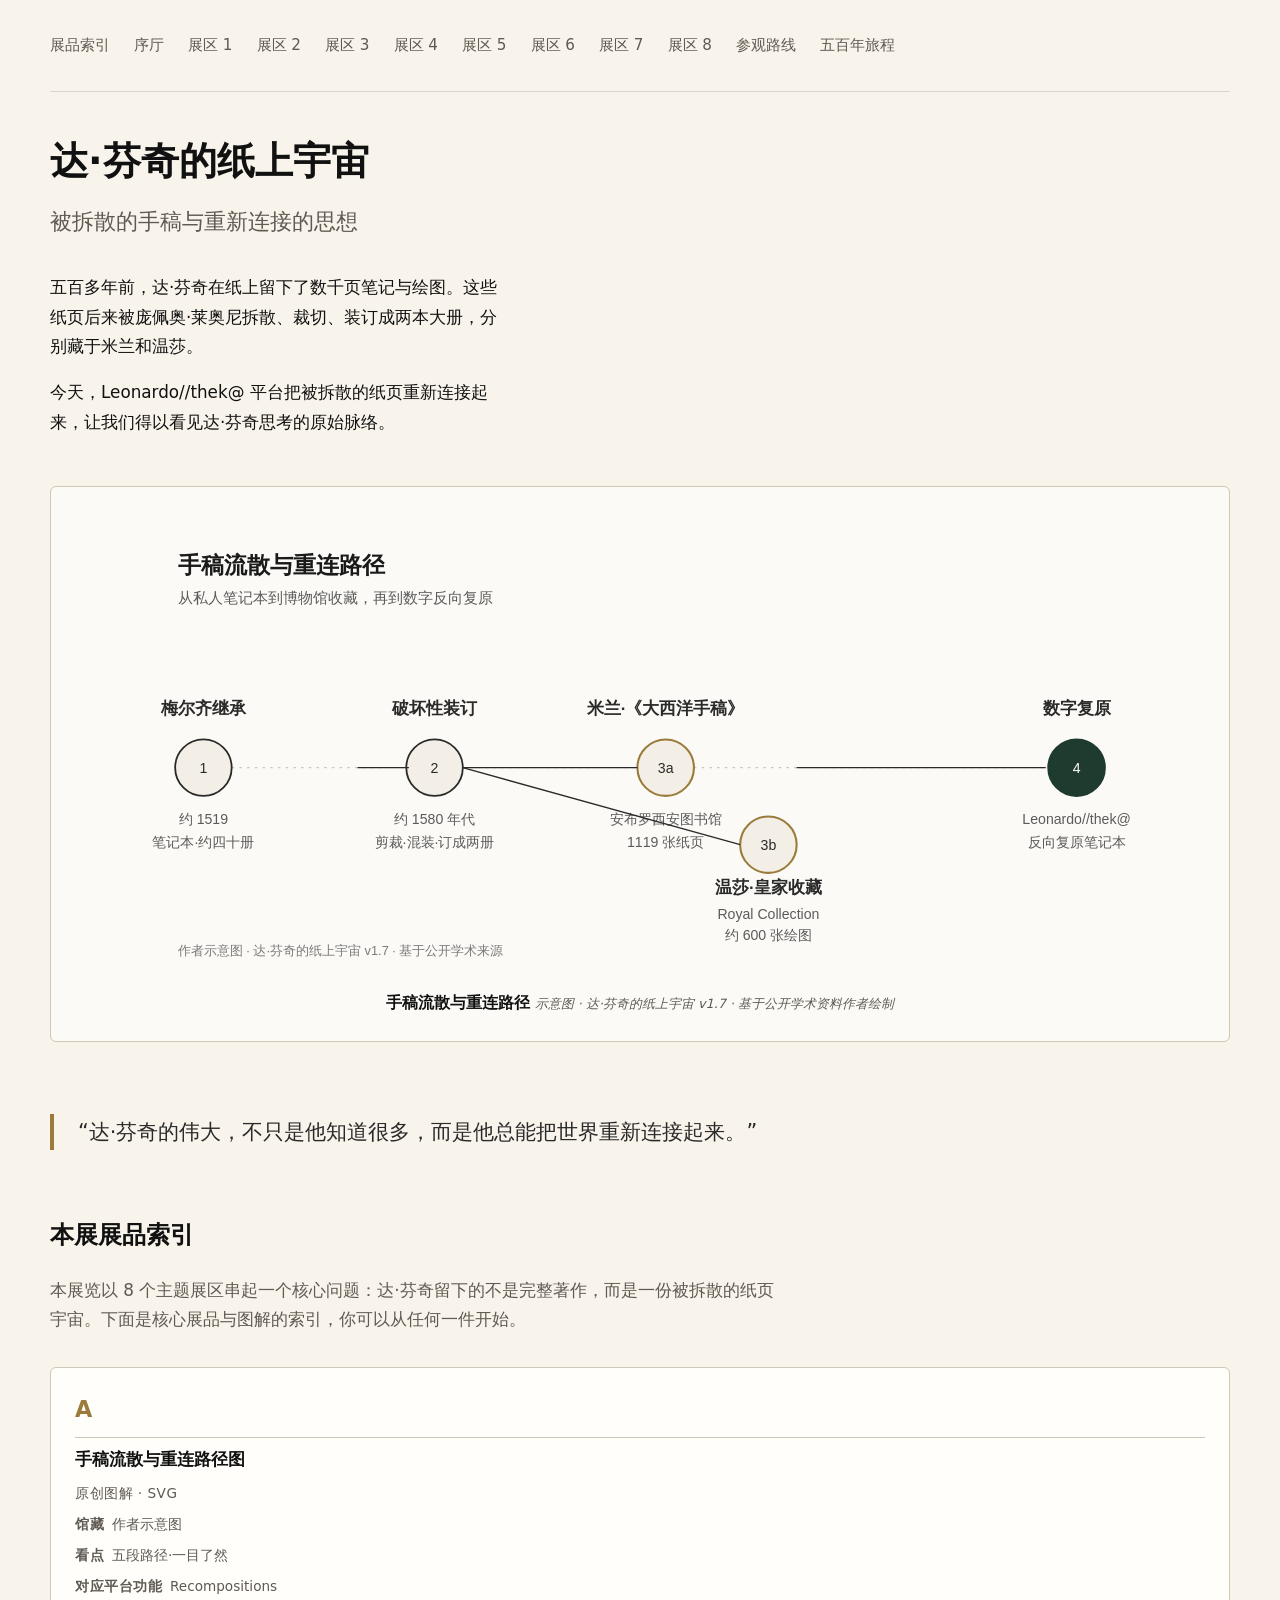
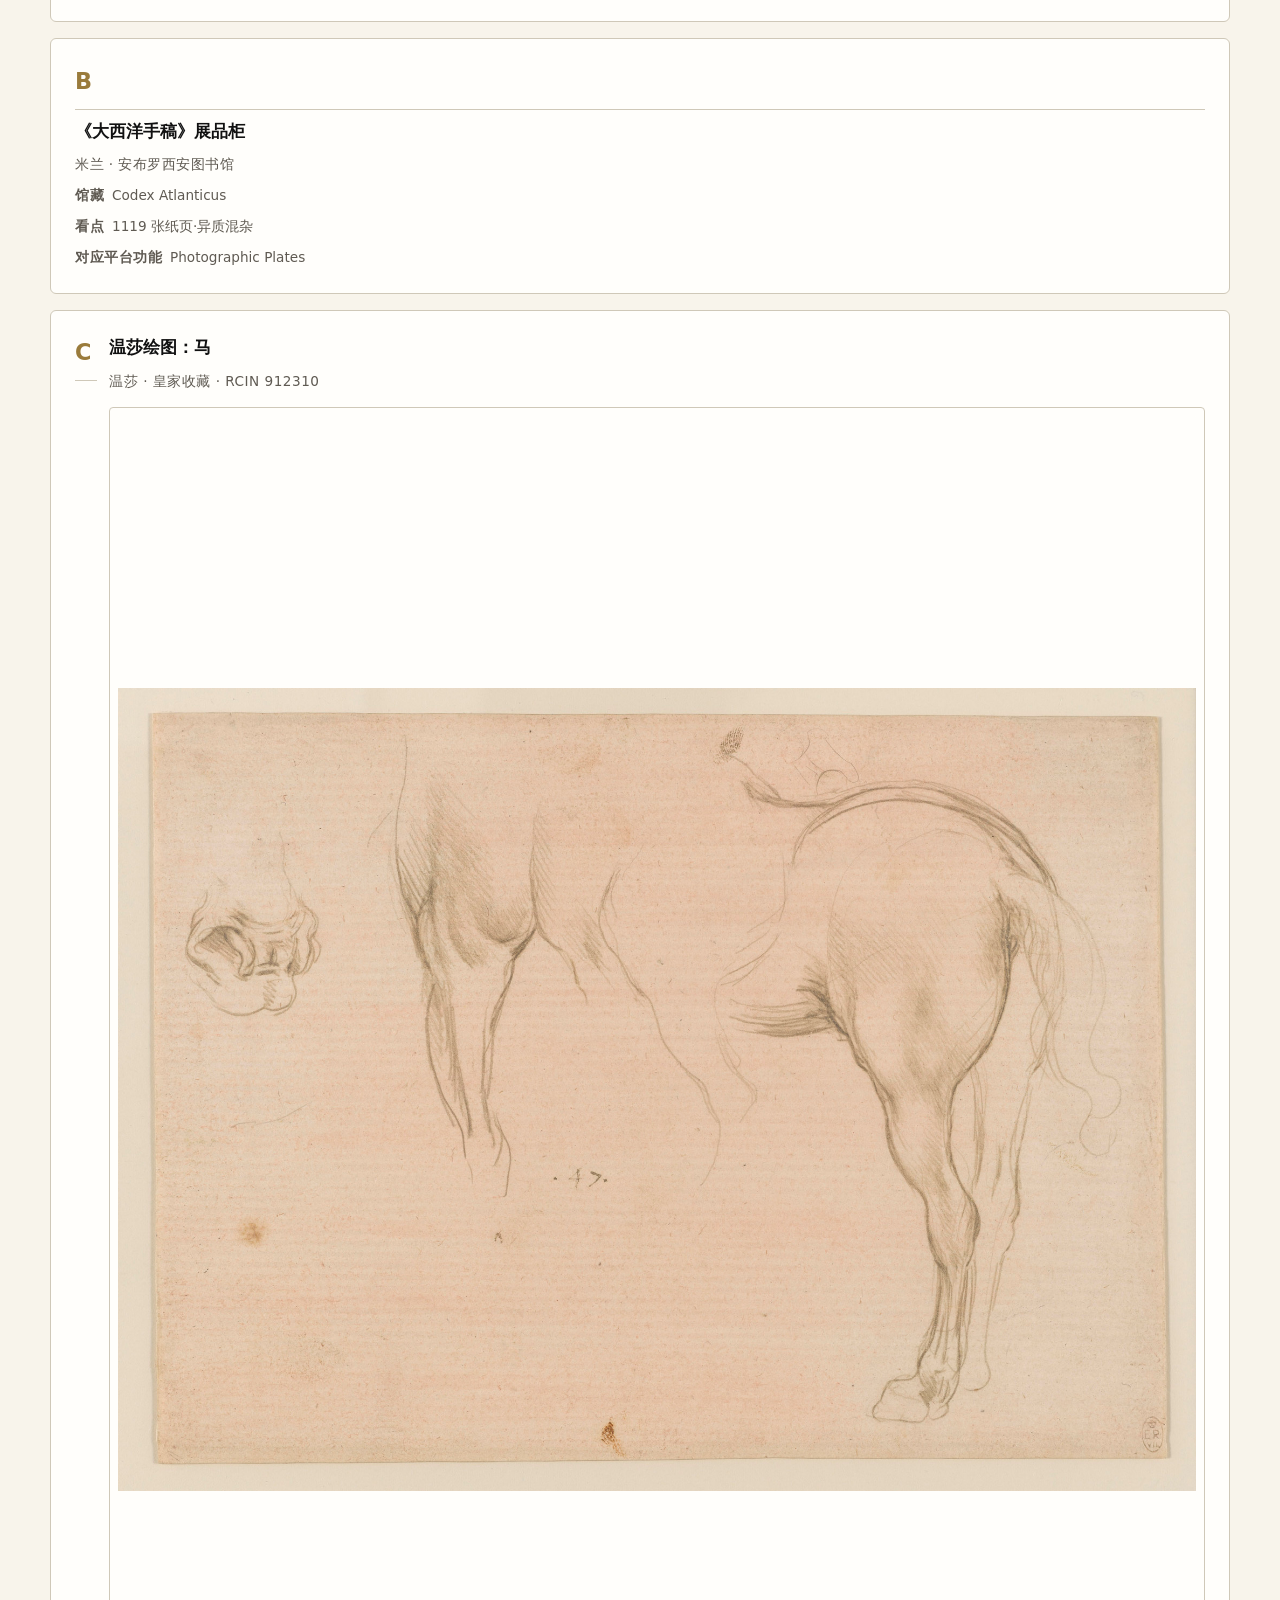
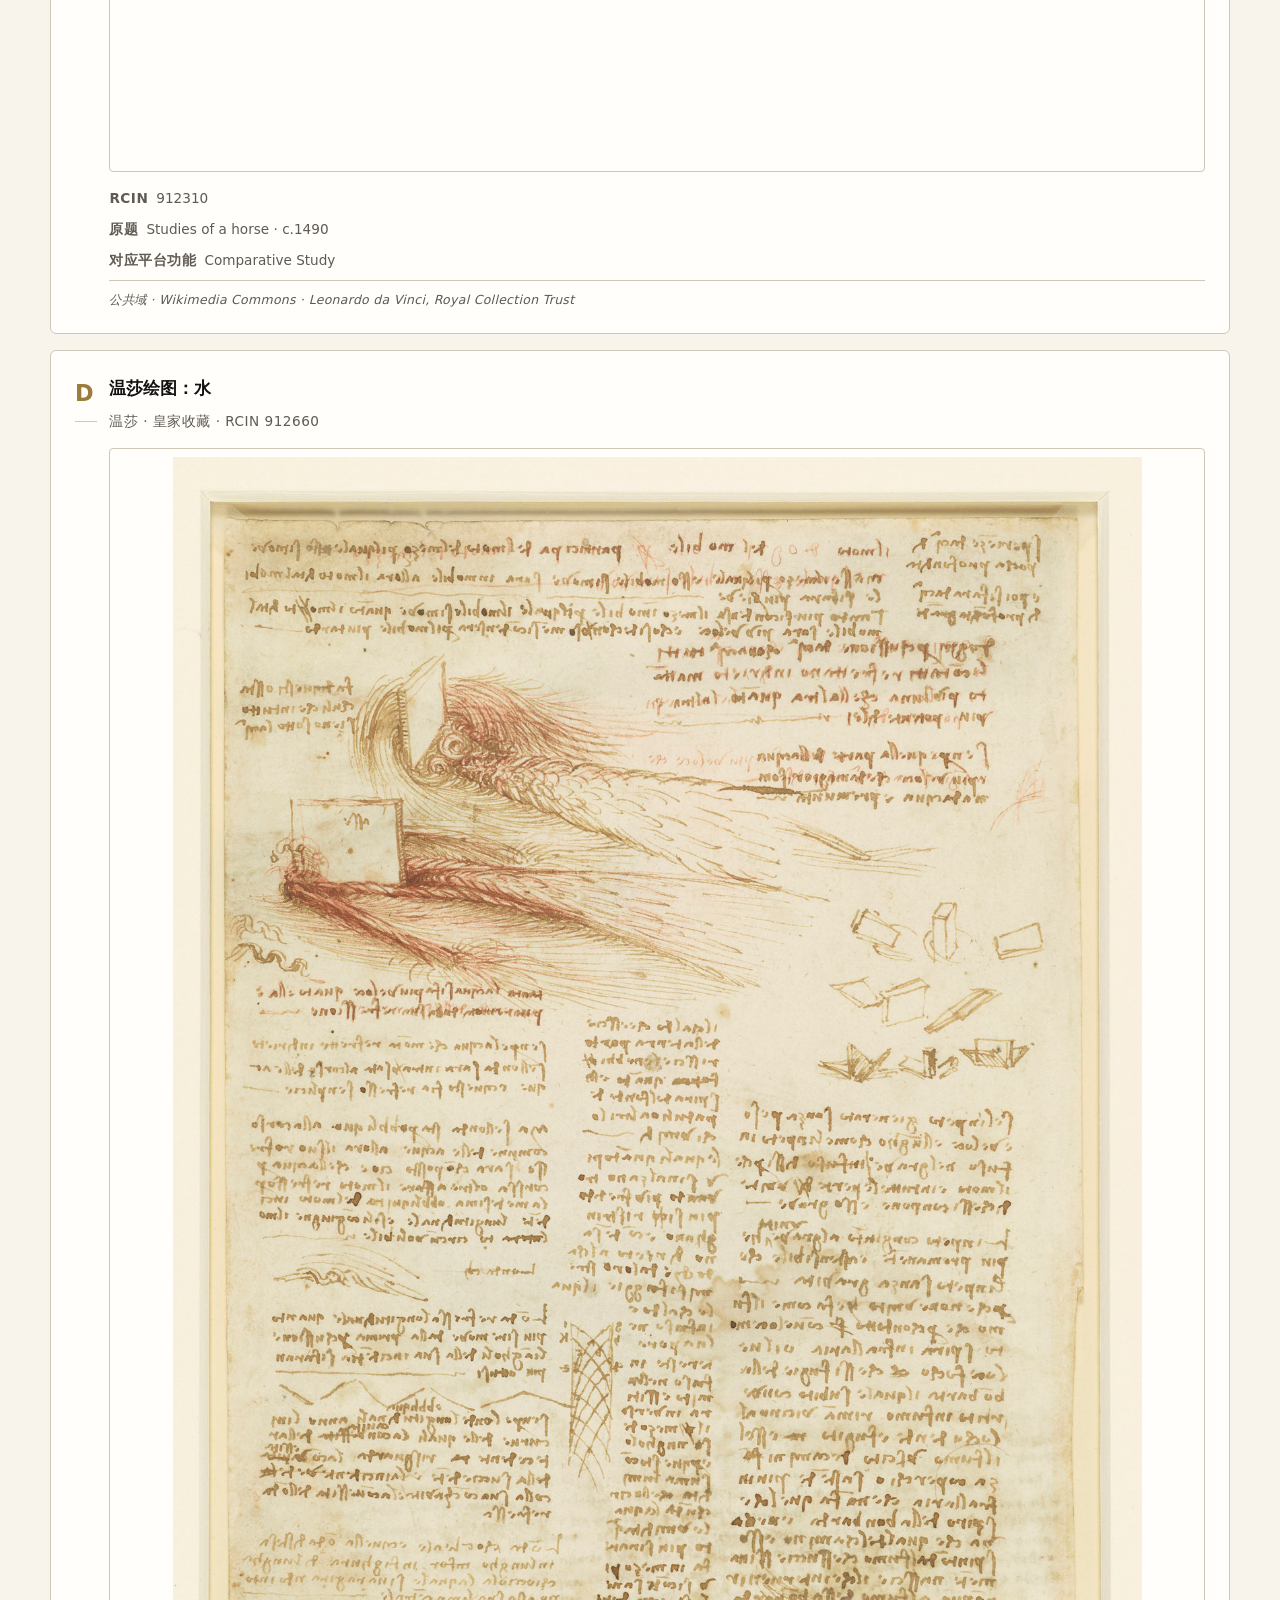
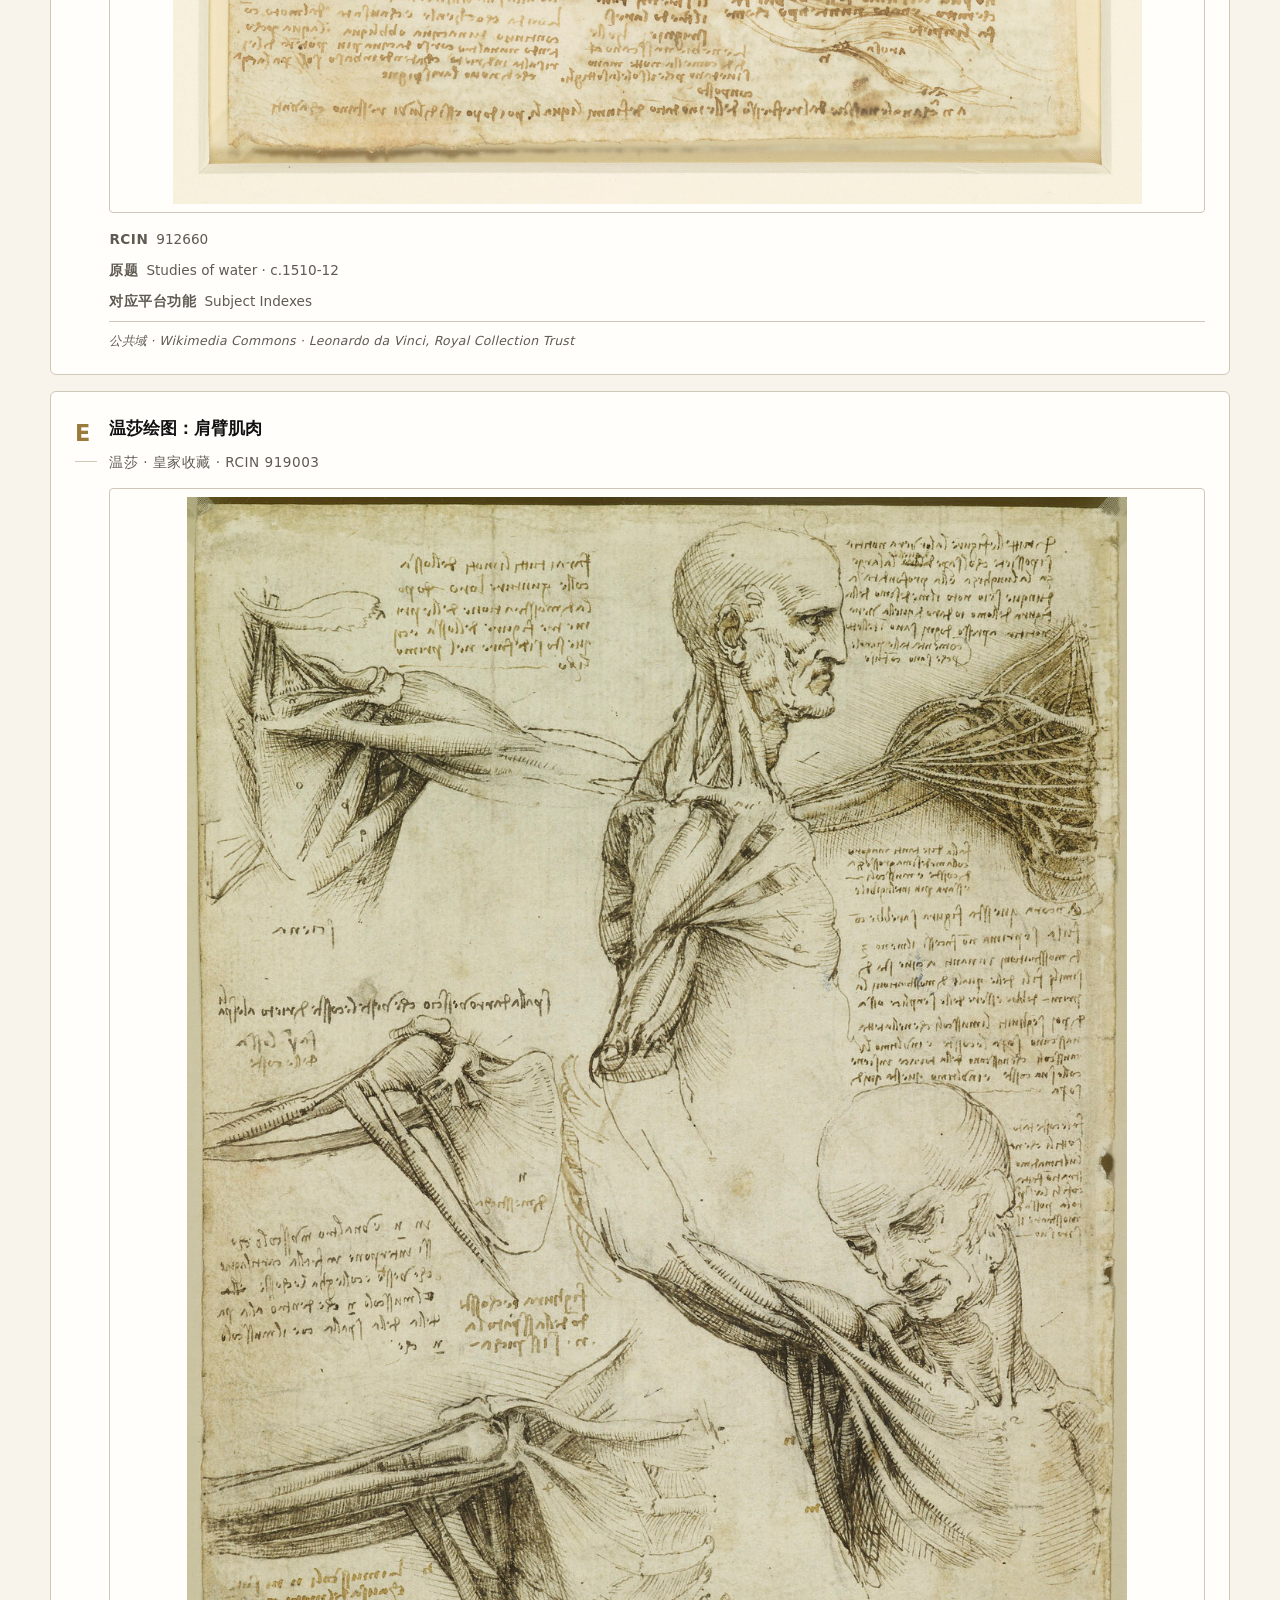
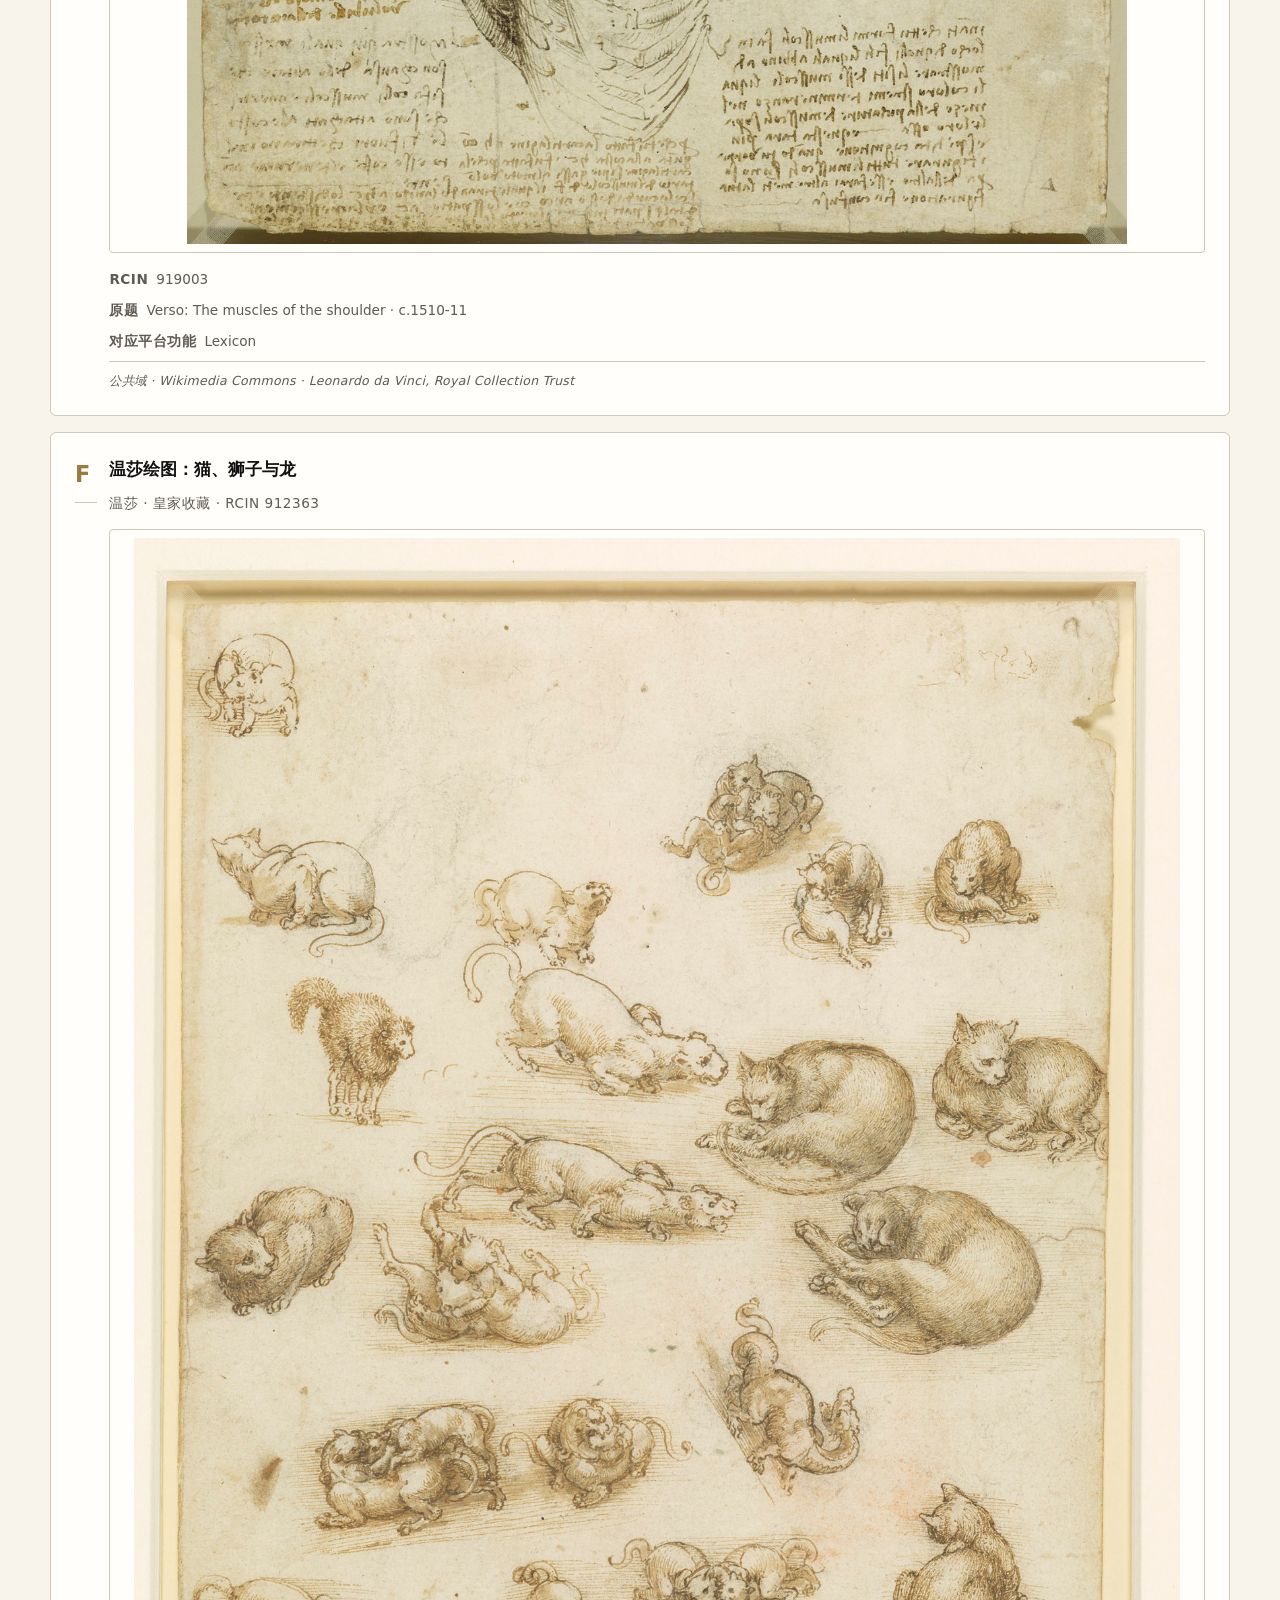
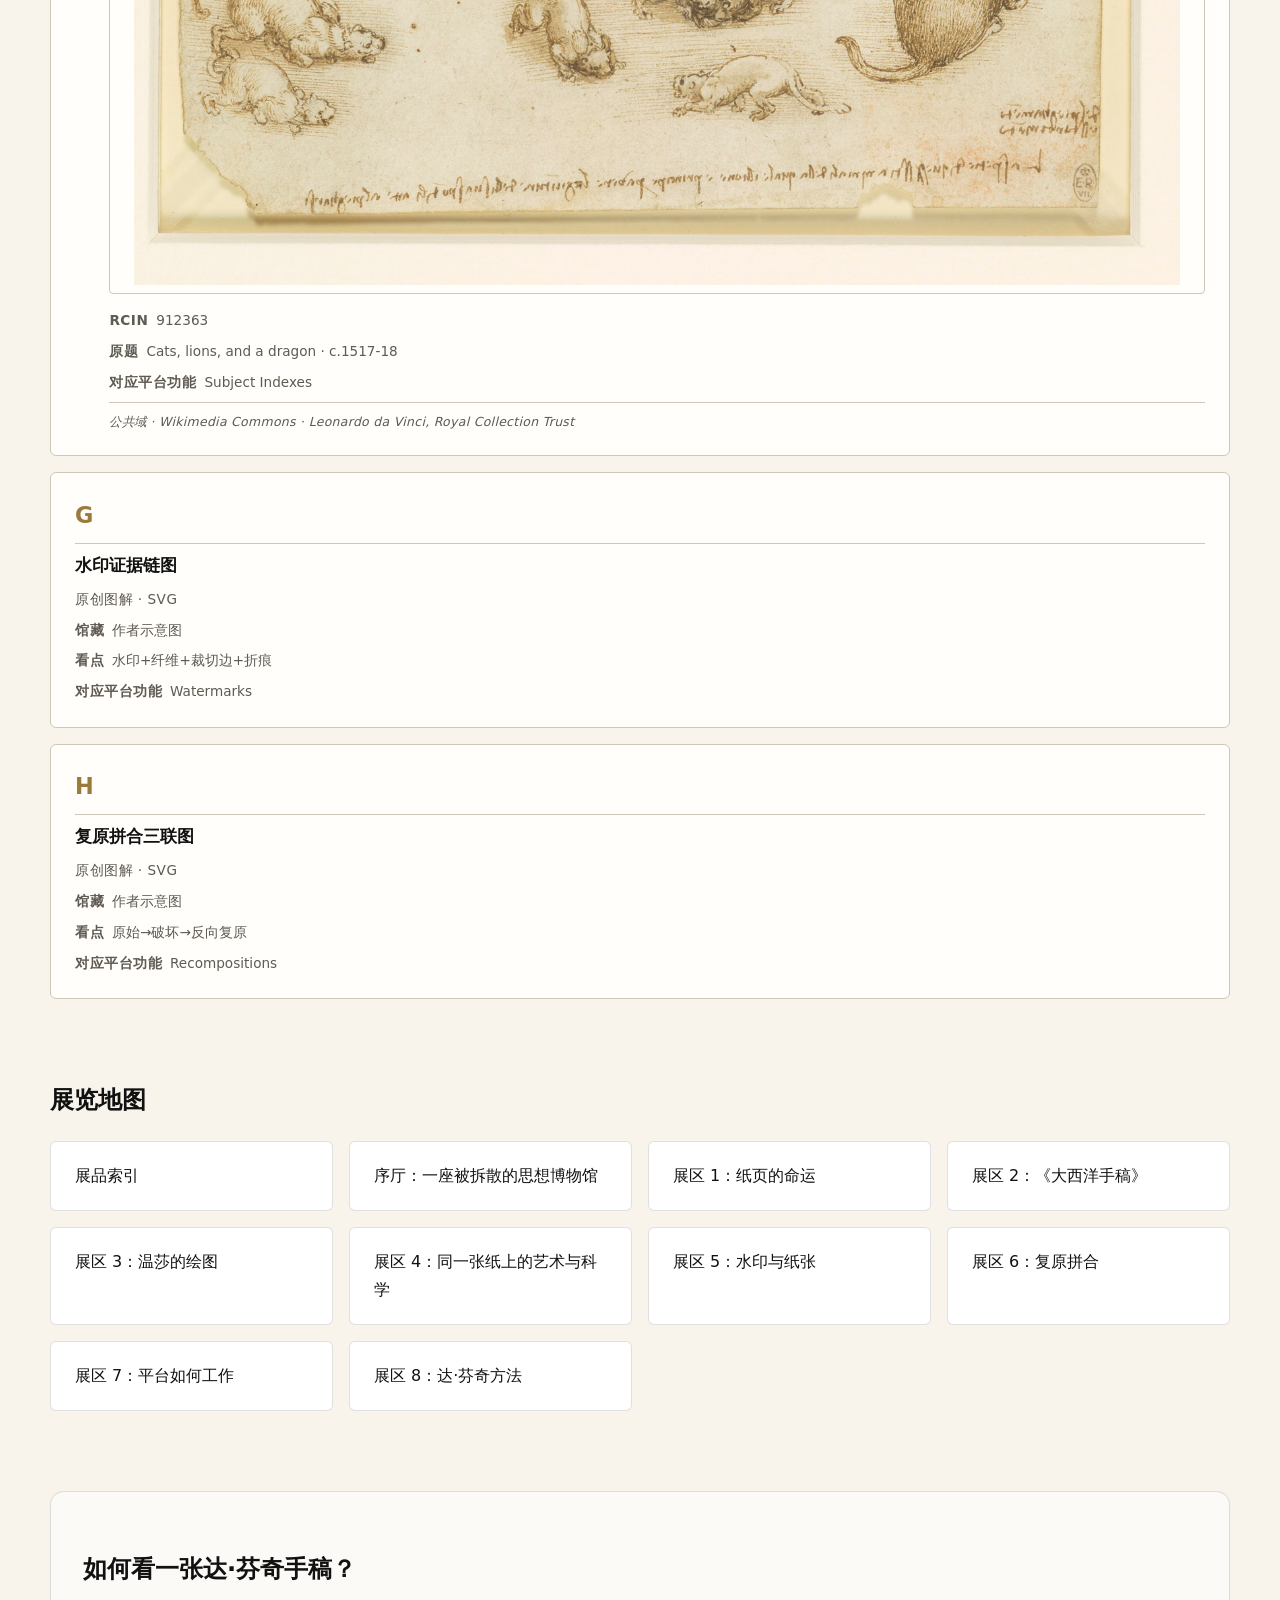
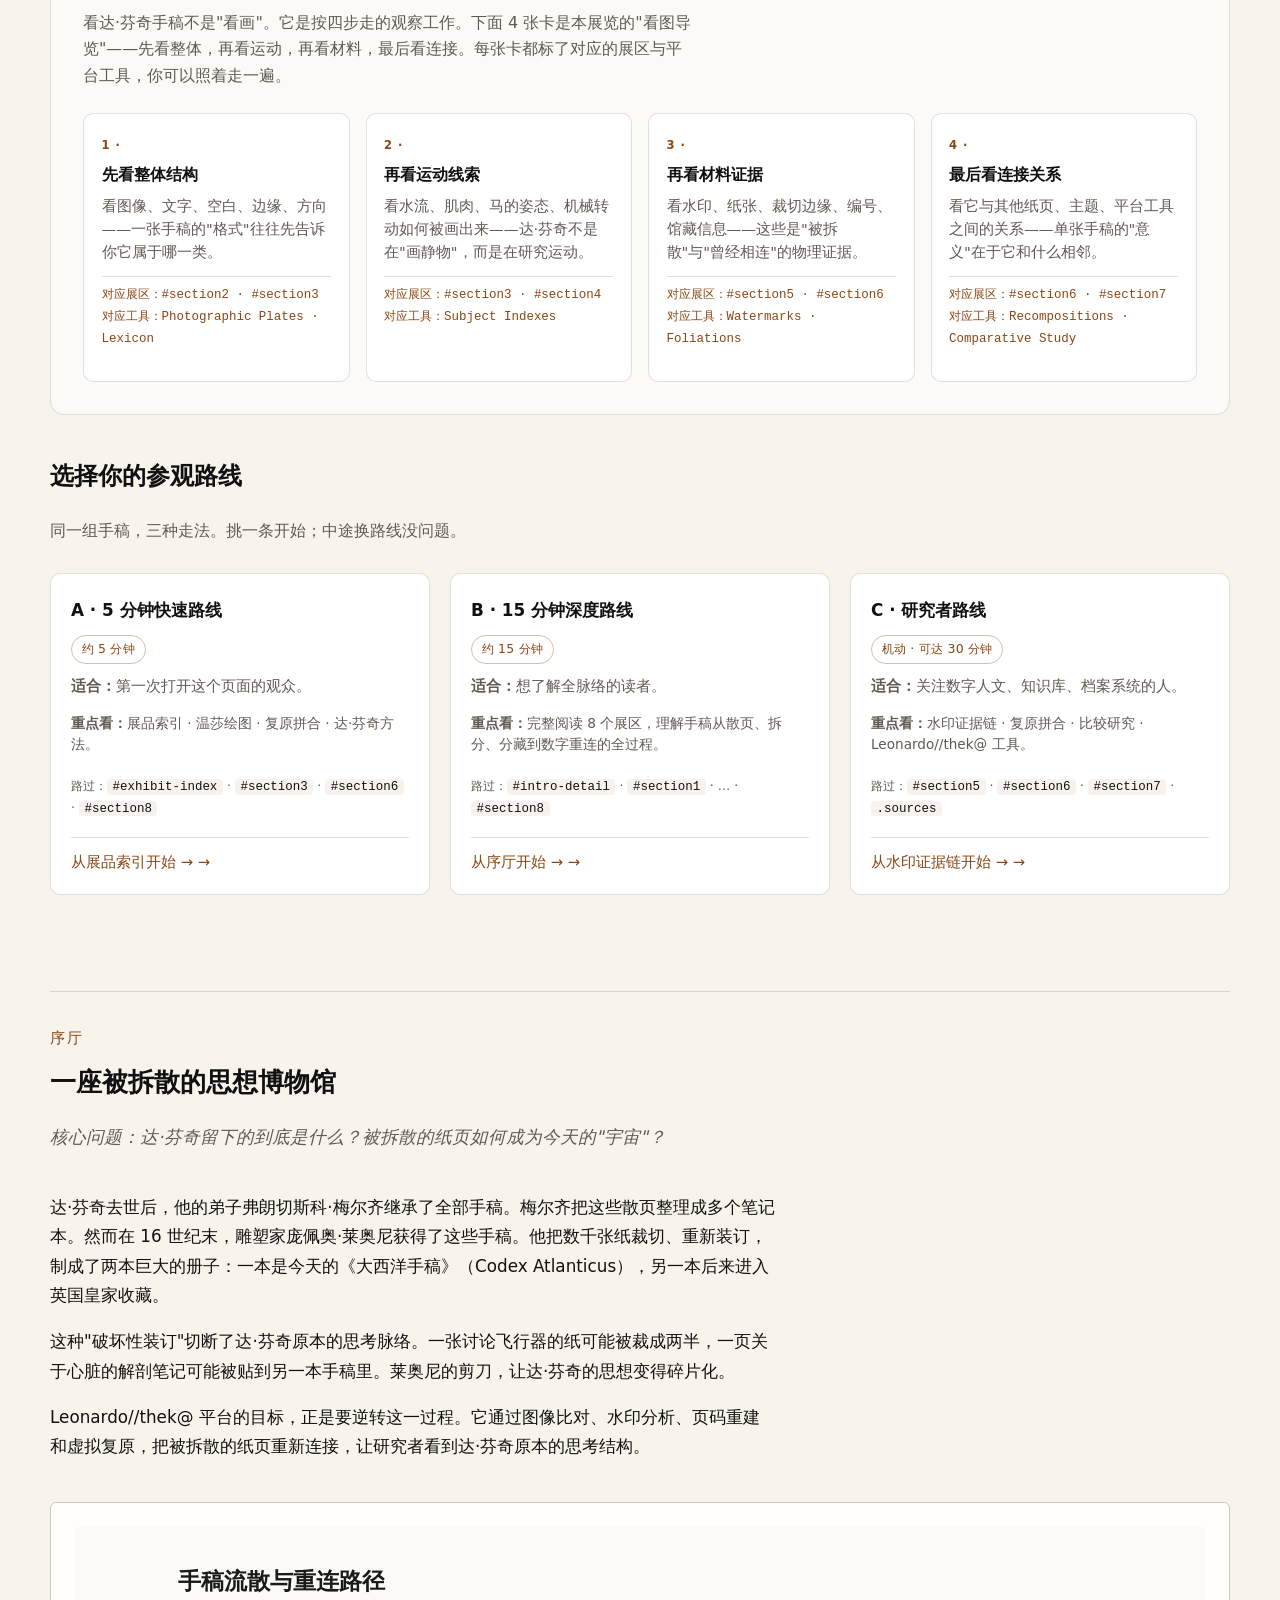
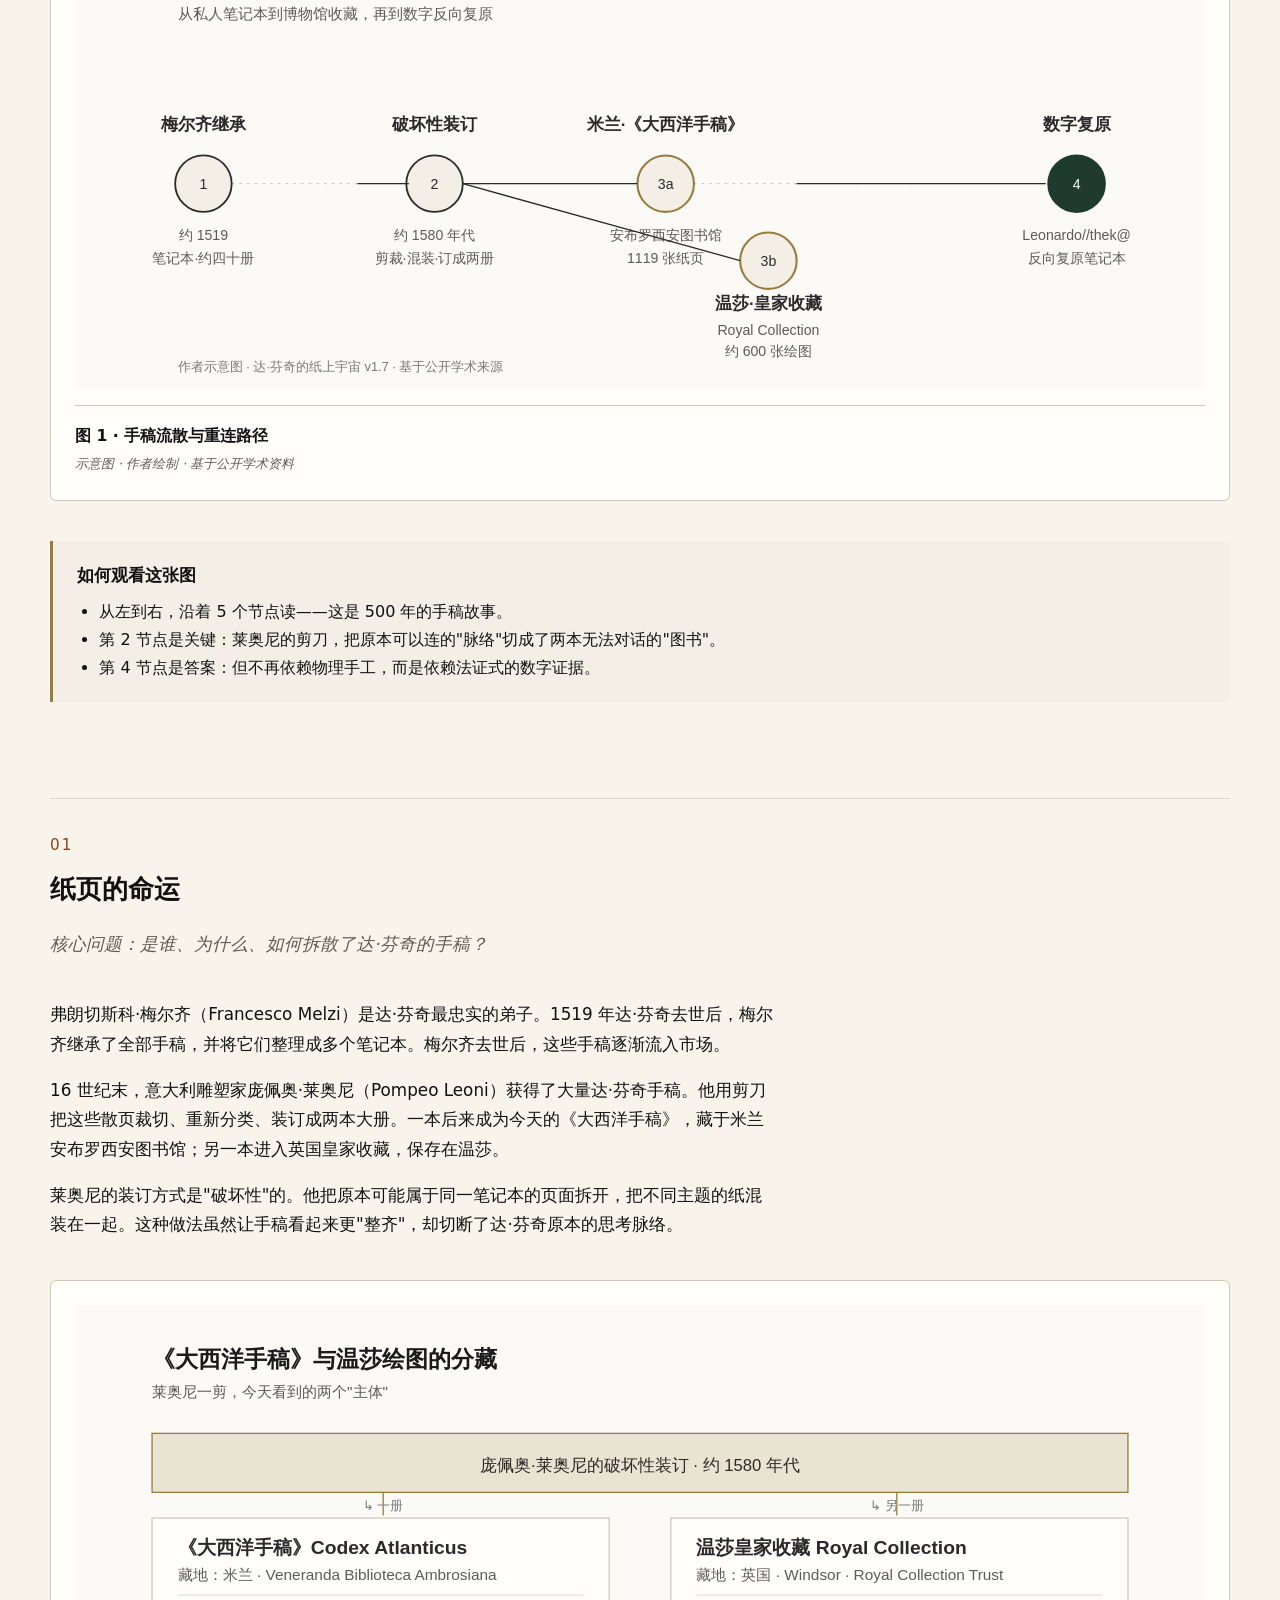
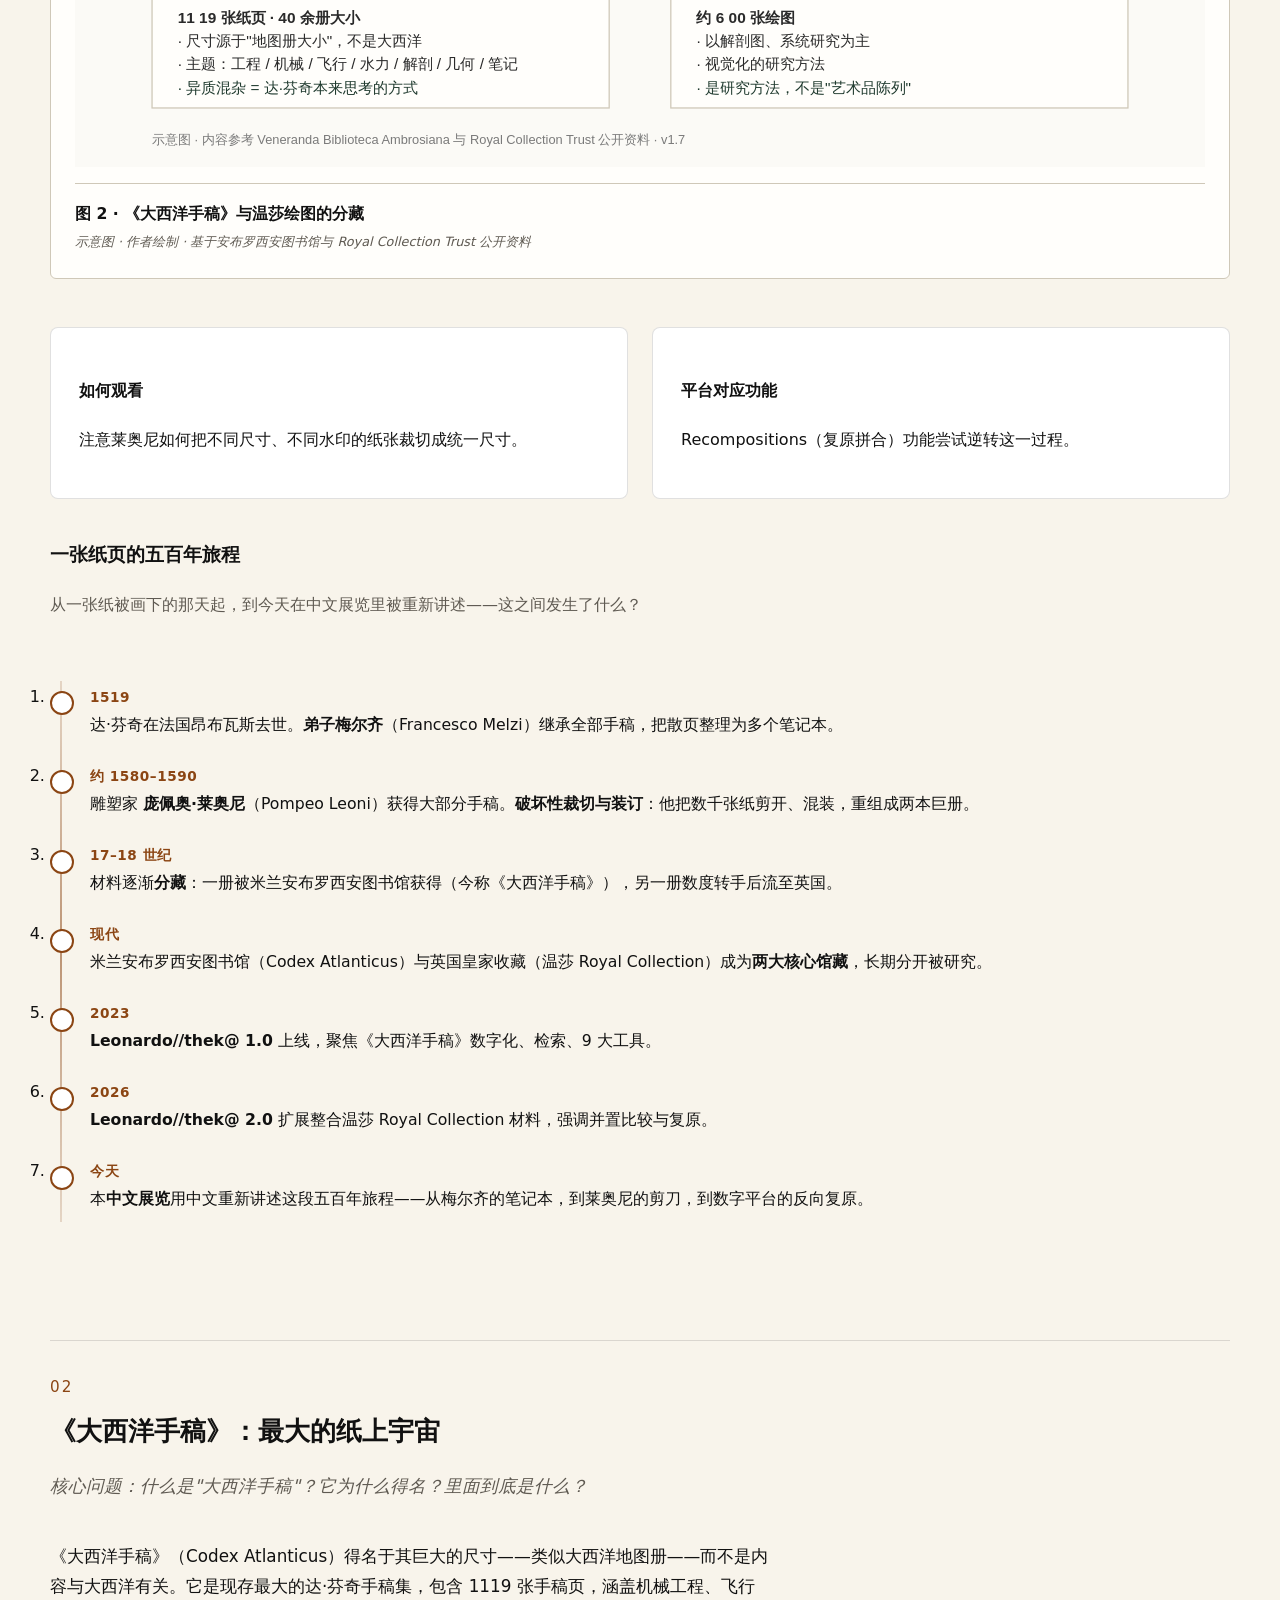
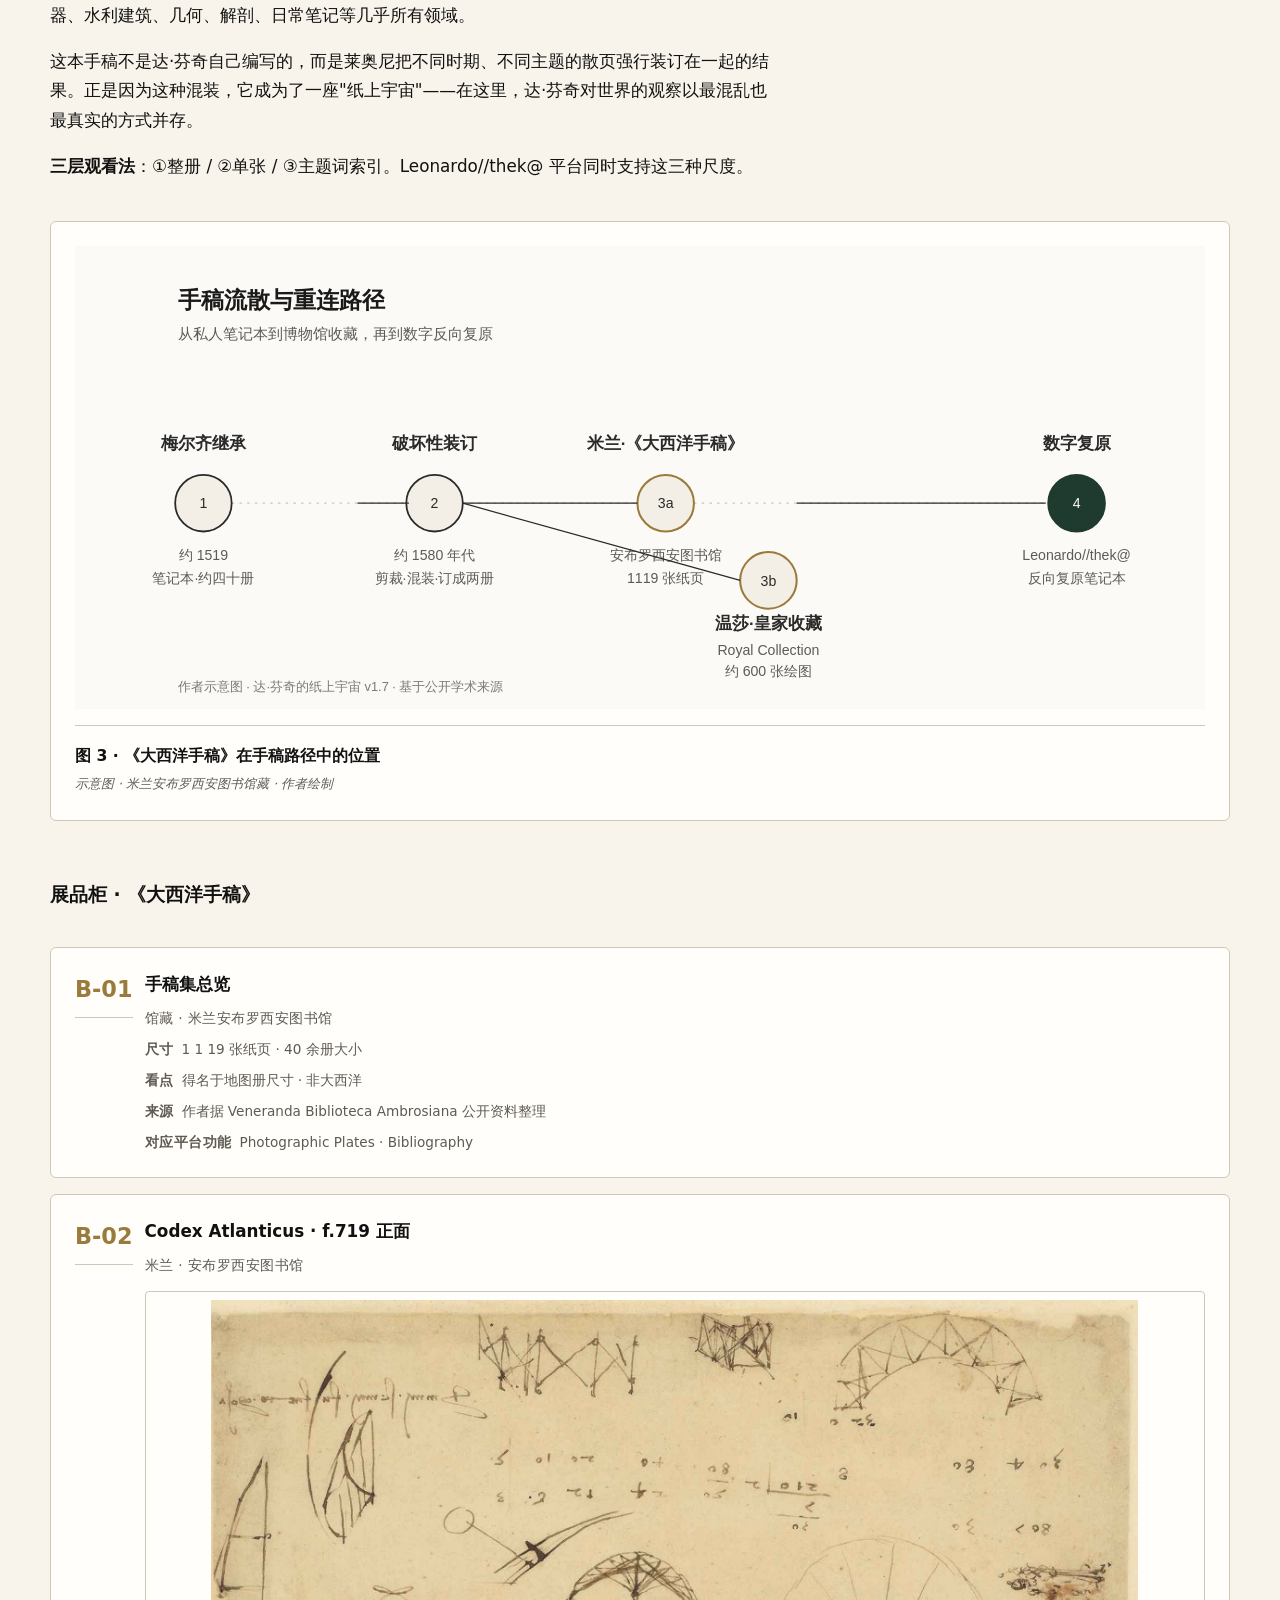
==== site/index.html @ c3c3e0ba "Add artifact annotation and glossary layer" ====
<!DOCTYPE html>
<html lang="zh-CN">
<head>
  <meta charset="UTF-8">
  <meta name="viewport" content="width=device-width, initial-scale=1.0">
  <title>达·芬奇的纸上宇宙：被拆散的手稿与重新连接的思想</title>
  <meta name="description" content="基于 Leonardo//thek@ 平台的中文数字展览，聚焦达·芬奇手稿的拆散与复原、纸张证据与研究工具。">
  <meta name="version" content="v1.5b-live-hotfix">
  <meta name="version" content="v1.7-exhibit-image-upgrade">
  <meta name="version" content="v1.8-real-image-integration">
  <meta name="version" content="v2.2-exhibition-experience-upgrade">
  <meta name="version" content="v2.3-platform-screenshot-upgrade">
  <meta name="version" content="v2.4-artifact-annotation-upgrade">
  <link rel="icon" type="image/svg+xml" href="assets/favicon.svg">
  <meta property="og:image" content="assets/og-cover.svg">
  <meta name="twitter:card" content="summary_large_image">
  <link rel="stylesheet" href="style.css">
</head>
<body>

<!-- leonardo-chinese-exhibition v1.5b-live-hotfix -->
<!-- leonardo-chinese-exhibition v1.7 exhibit image upgrade -->
<!-- leonardo-chinese-exhibition v1.8 real image integration -->
<!-- leonardo-chinese-exhibition v2.2 exhibition experience upgrade -->
<!-- leonardo-chinese-exhibition v2.3 platform screenshot upgrade -->
<!-- leonardo-chinese-exhibition v2.4 artifact annotation upgrade -->

<header>
  <nav>
    <a href="#exhibit-index">展品索引</a>
    <a href="#intro">序厅</a>
    <a href="#section1">展区 1</a>
    <a href="#section2">展区 2</a>
    <a href="#section3">展区 3</a>
    <a href="#section4">展区 4</a>
    <a href="#section5">展区 5</a>
    <a href="#section6">展区 6</a>
    <a href="#section7">展区 7</a>
    <a href="#section8">展区 8</a>
    <a href="#visit-routes">参观路线</a>
    <a href="#timeline">五百年旅程</a>
  </nav>
</header>

<section class="hero">
  <div class="hero-content">
    <h1>达·芬奇的纸上宇宙</h1>
    <p class="subtitle">被拆散的手稿与重新连接的思想</p>
    <div class="hero-text">
      <p>五百多年前，达·芬奇在纸上留下了数千页笔记与绘图。这些纸页后来被庞佩奥·莱奥尼拆散、裁切、装订成两本大册，分别藏于米兰和温莎。</p>
      <p>今天，Leonardo//thek@ 平台把被拆散的纸页重新连接起来，让我们得以看见达·芬奇思考的原始脉络。</p>
    </div>
  </div>
  <figure class="exhibit-hero">
    <img src="assets/diagrams/manuscript-journey.svg" alt="达·芬奇手稿流散与重连路径图：从梅尔齐继承到莱奥尼破坏性装订、再到米兰与温莎分藏，最后通过 Leonardo//thek@ 平台反向复原。">
    <figcaption>
      <span class="figure-title">手稿流散与重连路径</span>
      <span class="source-note">示意图 · 达·芬奇的纸上宇宙 v1.7 · 基于公开学术资料作者绘制</span>
    </figcaption>
  </figure>
</section>

<blockquote class="hero-quote">
  “达·芬奇的伟大，不只是他知道很多，而是他总能把世界重新连接起来。”
</blockquote>

<!-- 展品索引 -->
<section class="exhibit-index" id="exhibit-index">
  <h2>本展展品索引</h2>
  <p class="section-lead">本展览以 8 个主题展区串起一个核心问题：达·芬奇留下的不是完整著作，而是一份被拆散的纸页宇宙。下面是核心展品与图解的索引，你可以从任何一件开始。</p>
  <div class="exhibit-grid">
    <a class="artifact-card" href="#intro">
      <span class="exhibit-no">A</span>
      <span class="exhibit-title">手稿流散与重连路径图</span>
      <span class="exhibit-kind">原创图解 · SVG</span>
      <span class="exhibit-meta"><span class="label">馆藏</span><span class="value">作者示意图</span></span>
      <span class="exhibit-meta"><span class="label">看点</span><span class="value">五段路径·一目了然</span></span>
      <span class="exhibit-meta"><span class="label">对应平台功能</span><span class="value">Recompositions</span></span>
    </a>
    <a class="artifact-card" href="#section2">
      <span class="exhibit-no">B</span>
      <span class="exhibit-title">《大西洋手稿》展品柜</span>
      <span class="exhibit-kind">米兰 · 安布罗西安图书馆</span>
      <span class="exhibit-meta"><span class="label">馆藏</span><span class="value">Codex Atlanticus</span></span>
      <span class="exhibit-meta"><span class="label">看点</span><span class="value">1119 张纸页·异质混杂</span></span>
      <span class="exhibit-meta"><span class="label">对应平台功能</span><span class="value">Photographic Plates</span></span>
    </a>
    <a class="artifact-card image-card" href="#section3">
      <span class="exhibit-no">C</span>
      <span class="exhibit-title">温莎绘图：马</span>
      <span class="exhibit-kind">温莎 · 皇家收藏 · RCIN 912310</span>
      <figure class="artifact-image">
        <img src="assets/images/royal-collection/royal-horse-studies-rcin-912310.jpg" alt="温莎皇家收藏 · RCIN 912310：Studies of a horse，c.1490，钢笔与墨水，反复绘同一匹马的动态。"
             data-lightbox data-section="exhibit-index"
             data-title="Studies of a horse · 展品索引速览"
             data-subtitle="温莎 · 皇家收藏 · RCIN 912310 · 速览缩略"
             data-credit="公共域 · Wikimedia Commons · Leonardo da Vinci, Royal Collection Trust"
             data-viewing="展品索引卡——目的是让你一眼看到本展的核心展品全貌。点进展区 3 可以看到完整图注。">
      </figure>
      <span class="exhibit-meta"><span class="label">RCIN</span><span class="value">912310</span></span>
      <span class="exhibit-meta"><span class="label">原题</span><span class="value">Studies of a horse · c.1490</span></span>
      <span class="exhibit-meta"><span class="label">对应平台功能</span><span class="value">Comparative Study</span></span>
      <span class="credit-line">公共域 · Wikimedia Commons · Leonardo da Vinci, Royal Collection Trust</span>
    </a>
    <a class="artifact-card image-card" href="#section3">
      <span class="exhibit-no">D</span>
      <span class="exhibit-title">温莎绘图：水</span>
      <span class="exhibit-kind">温莎 · 皇家收藏 · RCIN 912660</span>
      <figure class="artifact-image">
        <img src="assets/images/royal-collection/royal-water-studies-rcin-912660.jpg" alt="温莎皇家收藏 · RCIN 912660：Studies of water，c.1510-12，连续的涡旋、笔触、投射。"
             data-lightbox data-section="exhibit-index"
             data-title="Studies of water · 展品索引速览"
             data-subtitle="温莎 · 皇家收藏 · RCIN 912660 · 速览缩略"
             data-credit="公共域 · Wikimedia Commons · Leonardo da Vinci, Royal Collection Trust"
             data-viewing="展品索引卡——点进展区 3 可以看到水的涡旋动力学如何被多次绘图逼近。">
      </figure>
      <span class="exhibit-meta"><span class="label">RCIN</span><span class="value">912660</span></span>
      <span class="exhibit-meta"><span class="label">原题</span><span class="value">Studies of water · c.1510-12</span></span>
      <span class="exhibit-meta"><span class="label">对应平台功能</span><span class="value">Subject Indexes</span></span>
      <span class="credit-line">公共域 · Wikimedia Commons · Leonardo da Vinci, Royal Collection Trust</span>
    </a>
    <a class="artifact-card image-card" href="#section3">
      <span class="exhibit-no">E</span>
      <span class="exhibit-title">温莎绘图：肩臂肌肉</span>
      <span class="exhibit-kind">温莎 · 皇家收藏 · RCIN 919003</span>
      <figure class="artifact-image">
        <img src="assets/images/royal-collection/royal-shoulder-arm-rcin-919003.jpg" alt="温莎皇家收藏 · RCIN 919003：Verso: The muscles of the shoulder，c.1510-11。"
             data-lightbox data-section="exhibit-index"
             data-title="The muscles of the shoulder · 展品索引速览"
             data-subtitle="温莎 · 皇家收藏 · RCIN 919003 · 速览缩略"
             data-credit="公共域 · Wikimedia Commons · Leonardo da Vinci, Royal Collection Trust"
             data-viewing="展品索引卡——点进展区 3 可以看到"运动解剖学"如何被达·芬奇画成机器图。">
      </figure>
      <span class="exhibit-meta"><span class="label">RCIN</span><span class="value">919003</span></span>
      <span class="exhibit-meta"><span class="label">原题</span><span class="value">Verso: The muscles of the shoulder · c.1510-11</span></span>
      <span class="exhibit-meta"><span class="label">对应平台功能</span><span class="value">Lexicon</span></span>
      <span class="credit-line">公共域 · Wikimedia Commons · Leonardo da Vinci, Royal Collection Trust</span>
    </a>
    <a class="artifact-card image-card" href="#section3">
      <span class="exhibit-no">F</span>
      <span class="exhibit-title">温莎绘图：猫、狮子与龙</span>
      <span class="exhibit-kind">温莎 · 皇家收藏 · RCIN 912363</span>
      <figure class="artifact-image">
        <img src="assets/images/royal-collection/royal-cats-lions-dragon-rcin-912363.jpg" alt="温莎皇家收藏 · RCIN 912363：Cats, lions, and a dragon，c.1517-18。"
             data-lightbox data-section="exhibit-index"
             data-title="Cats, lions, and a dragon · 展品索引速览"
             data-subtitle="温莎 · 皇家收藏 · RCIN 912363 · 速览缩略"
             data-credit="公共域 · Wikimedia Commons · Leonardo da Vinci, Royal Collection Trust"
             data-viewing="展品索引卡——点进展区 3 可以看到三种猛兽的姿态如何被"对照研究"。">
      </figure>
      <span class="exhibit-meta"><span class="label">RCIN</span><span class="value">912363</span></span>
      <span class="exhibit-meta"><span class="label">原题</span><span class="value">Cats, lions, and a dragon · c.1517-18</span></span>
      <span class="exhibit-meta"><span class="label">对应平台功能</span><span class="value">Subject Indexes</span></span>
      <span class="credit-line">公共域 · Wikimedia Commons · Leonardo da Vinci, Royal Collection Trust</span>
    </a>
    <a class="artifact-card" href="#section5">
      <span class="exhibit-no">G</span>
      <span class="exhibit-title">水印证据链图</span>
      <span class="exhibit-kind">原创图解 · SVG</span>
      <span class="exhibit-meta"><span class="label">馆藏</span><span class="value">作者示意图</span></span>
      <span class="exhibit-meta"><span class="label">看点</span><span class="value">水印+纤维+裁切边+折痕</span></span>
      <span class="exhibit-meta"><span class="label">对应平台功能</span><span class="value">Watermarks</span></span>
    </a>
    <a class="artifact-card" href="#section6">
      <span class="exhibit-no">H</span>
      <span class="exhibit-title">复原拼合三联图</span>
      <span class="exhibit-kind">原创图解 · SVG</span>
      <span class="exhibit-meta"><span class="label">馆藏</span><span class="value">作者示意图</span></span>
      <span class="exhibit-meta"><span class="label">看点</span><span class="value">原始→破坏→反向复原</span></span>
      <span class="exhibit-meta"><span class="label">对应平台功能</span><span class="value">Recompositions</span></span>
    </a>
  </div>
</section>

<section class="exhibition-map">
  <h2>展览地图</h2>
  <div class="map-grid">
    <a href="#exhibit-index">展品索引</a>
    <a href="#intro">序厅：一座被拆散的思想博物馆</a>
    <a href="#section1">展区 1：纸页的命运</a>
    <a href="#section2">展区 2：《大西洋手稿》</a>
    <a href="#section3">展区 3：温莎的绘图</a>
    <a href="#section4">展区 4：同一张纸上的艺术与科学</a>
    <a href="#section5">展区 5：水印与纸张</a>
    <a href="#section6">展区 6：复原拼合</a>
    <a href="#section7">展区 7：平台如何工作</a>
    <a href="#section8">展区 8：达·芬奇方法</a>
  </div>
</section>

<!-- v2.4 — 如何看一张达·芬奇手稿 -->
<section class="viewing-primer" id="viewing-primer">
  <h2>如何看一张达·芬奇手稿？</h2>
  <p class="primer-lede">看达·芬奇手稿不是"看画"。它是按四步走的观察工作。下面 4 张卡是本展览的"看图导览"——先看整体，再看运动，再看材料，最后看连接。每张卡都标了对应的展区与平台工具，你可以照着走一遍。</p>
  <div class="primer-grid">
    <article class="primer-card">
      <h3 class="primer-name">先看整体结构</h3>
      <p class="primer-text">看图像、文字、空白、边缘、方向——一张手稿的"格式"往往先告诉你它属于哪一类。</p>
      <p class="primer-meta">对应展区：#section2 · #section3<br/>对应工具：Photographic Plates · Lexicon</p>
    </article>
    <article class="primer-card">
      <h3 class="primer-name">再看运动线索</h3>
      <p class="primer-text">看水流、肌肉、马的姿态、机械转动如何被画出来——达·芬奇不是在"画静物"，而是在研究运动。</p>
      <p class="primer-meta">对应展区：#section3 · #section4<br/>对应工具：Subject Indexes</p>
    </article>
    <article class="primer-card">
      <h3 class="primer-name">再看材料证据</h3>
      <p class="primer-text">看水印、纸张、裁切边缘、编号、馆藏信息——这些是"被拆散"与"曾经相连"的物理证据。</p>
      <p class="primer-meta">对应展区：#section5 · #section6<br/>对应工具：Watermarks · Foliations</p>
    </article>
    <article class="primer-card">
      <h3 class="primer-name">最后看连接关系</h3>
      <p class="primer-text">看它与其他纸页、主题、平台工具之间的关系——单张手稿的"意义"在于它和什么相邻。</p>
      <p class="primer-meta">对应展区：#section6 · #section7<br/>对应工具：Recompositions · Comparative Study</p>
    </article>
  </div>
</section>

<!-- v2.2 — 参观路线 -->
<section class="visit-routes" id="visit-routes">
  <h2>选择你的参观路线</h2>
  <p class="route-lede">同一组手稿，三种走法。挑一条开始；中途换路线没问题。</p>
  <div class="route-grid">
    <article class="route-card">
      <h3 class="route-name">A · 5 分钟快速路线</h3>
      <span class="route-time">约 5 分钟</span>
      <p class="route-for"><strong>适合：</strong>第一次打开这个页面的观众。</p>
      <p class="route-stops">
        <strong>重点看：</strong>展品索引 · 温莎绘图 · 复原拼合 · 达·芬奇方法。
      </p>
      <p class="route-stops" style="font-size:0.78rem;">
        路过：<code>#exhibit-index</code> · <code>#section3</code> · <code>#section6</code> · <code>#section8</code>
      </p>
      <a class="route-cta" href="#exhibit-index">从展品索引开始 →</a>
    </article>

    <article class="route-card">
      <h3 class="route-name">B · 15 分钟深度路线</h3>
      <span class="route-time">约 15 分钟</span>
      <p class="route-for"><strong>适合：</strong>想了解全脉络的读者。</p>
      <p class="route-stops">
        <strong>重点看：</strong>完整阅读 8 个展区，理解手稿从散页、拆分、分藏到数字重连的全过程。
      </p>
      <p class="route-stops" style="font-size:0.78rem;">
        路过：<code>#intro-detail</code> · <code>#section1</code> · … · <code>#section8</code>
      </p>
      <a class="route-cta" href="#intro-detail">从序厅开始 →</a>
    </article>

    <article class="route-card">
      <h3 class="route-name">C · 研究者路线</h3>
      <span class="route-time">机动 · 可达 30 分钟</span>
      <p class="route-for"><strong>适合：</strong>关注数字人文、知识库、档案系统的人。</p>
      <p class="route-stops">
        <strong>重点看：</strong>水印证据链 · 复原拼合 · 比较研究 · Leonardo//thek@ 工具。
      </p>
      <p class="route-stops" style="font-size:0.78rem;">
        路过：<code>#section5</code> · <code>#section6</code> · <code>#section7</code> · <code>.sources</code>
      </p>
      <a class="route-cta" href="#section5">从水印证据链开始 →</a>
    </article>
  </div>
</section>

<!-- 序厅 -->
<section id="intro-detail" class="exhibition-section exhibit-hero-section">
  <div class="section-header">
    <span class="section-number">序厅</span>
    <h2>一座被拆散的思想博物馆</h2>
    <p class="core-question">核心问题：达·芬奇留下的到底是什么？被拆散的纸页如何成为今天的"宇宙"？</p>
  </div>

  <div class="section-content">
    <p>达·芬奇去世后，他的弟子弗朗切斯科·梅尔齐继承了全部手稿。梅尔齐把这些散页整理成多个笔记本。然而在 16 世纪末，雕塑家庞佩奥·莱奥尼获得了这些手稿。他把数千张纸裁切、重新装订，制成了两本巨大的册子：一本是今天的《大西洋手稿》（Codex Atlanticus），另一本后来进入英国皇家收藏。</p>
    <p>这种"破坏性装订"切断了达·芬奇原本的思考脉络。一张讨论飞行器的纸可能被裁成两半，一页关于心脏的解剖笔记可能被贴到另一本手稿里。莱奥尼的剪刀，让达·芬奇的思想变得碎片化。</p>
    <p>Leonardo//thek@ 平台的目标，正是要逆转这一过程。它通过图像比对、水印分析、页码重建和虚拟复原，把被拆散的纸页重新连接，让研究者看到达·芬奇原本的思考结构。</p>
  </div>

  <figure class="figure-large">
    <img src="assets/diagrams/manuscript-journey.svg" alt="手稿流散与重连路径图：从梅尔齐继承，经莱奥尼破坏性装订，分藏于米兰《大西洋手稿》与温莎皇家收藏，再经 Leonardo//thek@ 反向复原。">
    <figcaption>
      <span class="figure-title">图 1 · 手稿流散与重连路径</span>
      <span class="source-note">示意图 · 作者绘制 · 基于公开学术资料</span>
    </figcaption>
  </figure>

  <div class="viewing-guide">
    <h3>如何观看这张图</h3>
    <ul>
      <li>从左到右，沿着 5 个节点读——这是 500 年的手稿故事。</li>
      <li>第 2 节点是关键：莱奥尼的剪刀，把原本可以连的"脉络"切成了两本无法对话的"图书"。</li>
      <li>第 4 节点是答案：但不再依赖物理手工，而是依赖法证式的数字证据。</li>
    </ul>
  </div>
</section>

<!-- 展区 1 -->
<section id="section1" class="exhibition-section">
  <div class="section-header">
    <span class="section-number">01</span>
    <h2>纸页的命运</h2>
    <p class="core-question">核心问题：是谁、为什么、如何拆散了达·芬奇的手稿？</p>
  </div>

  <div class="section-content">
    <p>弗朗切斯科·梅尔齐（Francesco Melzi）是达·芬奇最忠实的弟子。1519 年达·芬奇去世后，梅尔齐继承了全部手稿，并将它们整理成多个笔记本。梅尔齐去世后，这些手稿逐渐流入市场。</p>
    <p>16 世纪末，意大利雕塑家庞佩奥·莱奥尼（Pompeo Leoni）获得了大量达·芬奇手稿。他用剪刀把这些散页裁切、重新分类、装订成两本大册。一本后来成为今天的《大西洋手稿》，藏于米兰安布罗西安图书馆；另一本进入英国皇家收藏，保存在温莎。</p>
    <p>莱奥尼的装订方式是"破坏性"的。他把原本可能属于同一笔记本的页面拆开，把不同主题的纸混装在一起。这种做法虽然让手稿看起来更"整齐"，却切断了达·芬奇原本的思考脉络。</p>
  </div>

  <figure class="figure-large">
    <img src="assets/diagrams/collection-split.svg" alt="《大西洋手稿》与温莎皇家收藏的分藏关系图：一组原本的手稿被莱奥尼剪裁后分装为两册。">
    <figcaption>
      <span class="figure-title">图 2 · 《大西洋手稿》与温莎绘图的分藏</span>
      <span class="source-note">示意图 · 作者绘制 · 基于安布罗西安图书馆与 Royal Collection Trust 公开资料</span>
    </figcaption>
  </figure>

  <div class="meta-cards">
    <div class="meta-card">
      <h4>如何观看</h4>
      <p>注意莱奥尼如何把不同尺寸、不同水印的纸张裁切成统一尺寸。</p>
    </div>
    <div class="meta-card">
      <h4>平台对应功能</h4>
      <p>Recompositions（复原拼合）功能尝试逆转这一过程。</p>
    </div>
  </div>

  <!-- v2.2 — 一张纸页的五百年旅程 (timeline) -->
  <h3 class="timeline-heading" id="timeline" style="margin-top:2.5rem;">一张纸页的五百年旅程</h3>
  <p style="margin-top:0.4rem;color:var(--text-secondary);">从一张纸被画下的那天起，到今天在中文展览里被重新讲述——这之间发生了什么？</p>
  <ol class="timeline">
    <li class="timeline-item">
      <span class="t-year">1519</span>
      <p class="t-text">达·芬奇在法国昂布瓦斯去世。<strong>弟子梅尔齐</strong>（Francesco Melzi）继承全部手稿，把散页整理为多个笔记本。</p>
    </li>
    <li class="timeline-item">
      <span class="t-year">约 1580–1590</span>
      <p class="t-text">雕塑家 <strong>庞佩奥·莱奥尼</strong>（Pompeo Leoni）获得大部分手稿。<strong>破坏性裁切与装订</strong>：他把数千张纸剪开、混装，重组成两本巨册。</p>
    </li>
    <li class="timeline-item">
      <span class="t-year">17–18 世纪</span>
      <p class="t-text">材料逐渐<strong>分藏</strong>：一册被米兰安布罗西安图书馆获得（今称《大西洋手稿》），另一册数度转手后流至英国。</p>
    </li>
    <li class="timeline-item">
      <span class="t-year">现代</span>
      <p class="t-text">米兰安布罗西安图书馆（Codex Atlanticus）与英国皇家收藏（温莎 Royal Collection）成为<strong>两大核心馆藏</strong>，长期分开被研究。</p>
    </li>
    <li class="timeline-item">
      <span class="t-year">2023</span>
      <p class="t-text"><strong>Leonardo//thek@ 1.0</strong> 上线，聚焦《大西洋手稿》数字化、检索、9 大工具。</p>
    </li>
    <li class="timeline-item">
      <span class="t-year">2026</span>
      <p class="t-text"><strong>Leonardo//thek@ 2.0</strong> 扩展整合温莎 Royal Collection 材料，强调并置比较与复原。</p>
    </li>
    <li class="timeline-item">
      <span class="t-year">今天</span>
      <p class="t-text">本<strong>中文展览</strong>用中文重新讲述这段五百年旅程——从梅尔齐的笔记本，到莱奥尼的剪刀，到数字平台的反向复原。</p>
    </li>
  </ol>
</section>
<!-- 展区 2 -->
<section id="section2" class="exhibition-section">
  <div class="section-header">
    <span class="section-number">02</span>
    <h2>《大西洋手稿》：最大的纸上宇宙</h2>
    <p class="core-question">核心问题：什么是"大西洋手稿"？它为什么得名？里面到底是什么？</p>
  </div>

  <div class="section-content">
    <p>《大西洋手稿》（Codex Atlanticus）得名于其巨大的尺寸——类似大西洋地图册——而不是内容与大西洋有关。它是现存最大的达·芬奇手稿集，包含 1119 张手稿页，涵盖机械工程、飞行器、水利建筑、几何、解剖、日常笔记等几乎所有领域。</p>
    <p>这本手稿不是达·芬奇自己编写的，而是莱奥尼把不同时期、不同主题的散页强行装订在一起的结果。正是因为这种混装，它成为了一座"纸上宇宙"——在这里，达·芬奇对世界的观察以最混乱也最真实的方式并存。</p>
    <p><strong>三层观看法</strong>：①整册 / ②单张 / ③主题词索引。Leonardo//thek@ 平台同时支持这三种尺度。</p>
  </div>

  <figure class="figure-large">
    <img src="assets/diagrams/manuscript-journey.svg" alt="《大西洋手稿》在米兰安布罗西安图书馆的具体节点（示意图）。">
    <figcaption>
      <span class="figure-title">图 3 · 《大西洋手稿》在手稿路径中的位置</span>
      <span class="source-note">示意图 · 米兰安布罗西安图书馆藏 · 作者绘制</span>
    </figcaption>
  </figure>

  <div class="exhibit-cabinet">
    <h3>展品柜 · 《大西洋手稿》</h3>
    <div class="artifact-card image-card">
      <span class="exhibit-no">B-01</span>
      <span class="exhibit-title">手稿集总览</span>
      <span class="exhibit-kind">馆藏 · 米兰安布罗西安图书馆</span>
      <span class="exhibit-meta"><span class="label">尺寸</span><span class="value">1 1 19 张纸页 · 40 余册大小</span></span>
      <span class="exhibit-meta"><span class="label">看点</span><span class="value">得名于地图册尺寸 · 非大西洋</span></span>
      <span class="exhibit-meta"><span class="label">来源</span><span class="value">作者据 Veneranda Biblioteca Ambrosiana 公开资料整理</span></span>
      <span class="exhibit-meta"><span class="label">对应平台功能</span><span class="value">Photographic Plates · Bibliography</span></span>
    </div>
    <article class="artifact-card image-card">
      <span class="exhibit-no">B-02</span>
      <span class="exhibit-title">Codex Atlanticus · f.719 正面</span>
      <span class="exhibit-kind">米兰 · 安布罗西安图书馆</span>
      <figure class="artifact-image">
        <img src="assets/images/codex-atlanticus/codex-atlanticus-f719-recto.jpg" alt="Codex Atlanticus f.719 recto：钢笔与墨水，包含机械与飞行器相关元素；本图为代表页之一。"
             data-lightbox
             data-title="Codex Atlanticus · f.719 正面"
             data-subtitle="钢笔与墨水 · 机械与飞行器 · 表格式布局"
             data-credit="公共域 · Wikimedia Commons · Codex Atlanticus, Veneranda Biblioteca Ambrosiana"
             data-viewing="同一页里塞了 8 个方向的草图——达·芬奇在做"组合优化"：让一页承担更多草稿想法。">
      </figure>
      <span class="exhibit-meta"><span class="label">folio</span><span class="value">f.719 recto</span></span>
      <span class="exhibit-meta"><span class="label">图注</span><span class="value">钢笔与墨水，混合机械图与飞行器元素。</span></span>
      <span class="exhibit-meta"><span class="label">看点</span><span class="value">一页中同时呈现工程与艺术的双重思考。</span></span>
      <span class="credit-line">公共域 · Wikimedia Commons · Codex Atlanticus, Veneranda Biblioteca Ambrosiana</span>
    </article>

    <!-- v2.4 — 展品注释：Codex Atlanticus f.719 -->
    <aside class="annotation-panel">
      <p class="annotation-tag">细读提示 · 展品 D</p>
      <h4 class="annotation-heading">Codex Atlanticus · f.719 正面 · 这张图在画什么</h4>
      <ul class="annotation-list">
        <li><strong>文字、草图、工程结构共存：</strong>同一页里出现了文字、平面草图、三维结构图——这不是"插图"，是"工作面"。</li>
        <li><strong>页面不是插图，而是工作现场：</strong>达·芬奇把"想清楚"和"画出来"放在同一处——纸就是他的"工作内存"。</li>
        <li><strong>同一张纸上多个主题并置：</strong>机械、力学、几何、注释，全部塞进同一页——这种"主题混杂"是莱奥尼剪裁后能拼合的物理基础。</li>
      </ul>
      <p class="annotation-so-what">《大西洋手稿》有 1119 张这样的页。它不是一本书，是一座"被剪裁的纸页博物馆"。Watermarks + Recompositions 是反向拆散它的工具。</p>
    </aside>
    <article class="artifact-card image-card">
      <span class="exhibit-no">B-03</span>
      <span class="exhibit-title">Codex Atlanticus · f.21 正面</span>
      <span class="exhibit-kind">米兰 · 安布罗西安图书馆</span>
      <figure class="artifact-image">
        <img src="assets/images/codex-atlanticus/codex-atlanticus-f21-recto.jpg" alt="Codex Atlanticus f.21 recto：早期笔记本中的混合主题页，常被用作"莱奥尼剪刀"研究的示例。"
             data-lightbox
             data-section="section2"
             data-title="Codex Atlanticus · f.21 正面"
             data-subtitle="早期笔记本 · 混合主题 · "莱奥尼剪刀"的典型样本"
             data-credit="公共域 · Wikimedia Commons · Codex Atlanticus, Veneranda Biblioteca Ambrosiana"
             data-viewing="把这张图当成"剪过的样本"：箭头方向、纸边折痕、擦除痕迹会告诉你莱奥尼从哪里下剪刀。">
      </figure>
      <span class="exhibit-meta"><span class="label">folio</span><span class="value">f.21 recto</span></span>
      <span class="exhibit-meta"><span class="label">图注</span><span class="value">早期笔记本中的混合主题页。</span></span>
      <span class="exhibit-meta"><span class="label">看点</span><span class="value">裁切与重新装订后，被分到不同"笔记本"——正是平台工作的反例。</span></span>
      <span class="credit-line">公共域 · Wikimedia Commons · Codex Atlanticus, Veneranda Biblioteca Ambrosiana</span>
    </article>
  </div>

  <p class="source-note">Codex Atlanticus f.719 / f.21 的高清数字影印来自 Wikimedia Commons（公共域），原物由米兰 Veneranda Biblioteca Ambrosiana 收藏。</p>

  <div class="meta-cards">
    <div class="meta-card">
      <h4>如何观看</h4>
      <p>不要把这本手稿当成"一本有主题的书"去看。把它当成一座按数字编号的展柜——每张纸都是独立的展位。</p>
    </div>
    <div class="meta-card">
      <h4>平台对应功能</h4>
      <p>Photographic Plates 是基底；Subject Indexes 与 Advanced Search 是检索层。</p>
    </div>
  </div>
</section>

<!-- 展区 3 -->
<section id="section3" class="exhibition-section">
  <div class="section-header">
    <span class="section-number">03</span>
    <h2>温莎的绘图</h2>
    <p class="core-question">核心问题：温莎手稿与《大西洋手稿》有什么不同？为什么不能把它们当成"另一种大西洋"？</p>
  </div>

  <div class="section-content">
    <p>温莎皇家图书馆收藏了约 600 张达·芬奇绘图，其中解剖图最为系统，动物与风景图最为生动。这些绘图不是单纯的"艺术作品"，而是达·芬奇用来观察和理解世界的工具。</p>
    <p>与《大西洋手稿》的工程笔记不同，温莎手稿更强调视觉记录。达·芬奇在这里反复描绘同一主题——马的运动、水的涡旋、猫的姿态、老人的面容——他用画笔进行研究。</p>
  </div>

  <div class="gallery image-grid">
    <article class="artifact-card image-card">
      <span class="exhibit-no">C</span>
      <span class="exhibit-title">马的研究</span>
      <span class="exhibit-kind">温莎 · 皇家收藏 · RCIN 912310</span>
      <figure class="artifact-image">
        <img src="assets/images/royal-collection/royal-horse-studies-rcin-912310.jpg" alt="温莎皇家收藏 · RCIN 912310：Studies of a horse，c.1490，钢笔与墨水，反复绘同一匹马的动态。"
             data-lightbox data-section="section3"
             data-title="Studies of a horse（马的研究）"
             data-subtitle="c.1490 · 温莎皇家收藏 · RCIN 912310"
             data-credit="公共域 · Wikimedia Commons · Leonardo da Vinci, Royal Collection Trust"
             data-viewing="同一匹马被画了 3–4 次，但每次都在不同动作状态：抬腿、行走、回头。把"同一个对象在动作中重复画"本身当成一种研究方法。">
      </figure>
      <span class="exhibit-meta"><span class="label">原题</span><span class="value">Studies of a horse · c.1490</span></span>
      <span class="exhibit-meta"><span class="label">图注</span><span class="value">同一匹马在不同运动状态下的反复描绘。</span></span>
      <span class="exhibit-meta"><span class="label">为什么重要</span><span class="value">把"重复描绘同一主题"提升为研究方法。</span></span>
      <span class="exhibit-meta"><span class="label">外链</span><span class="value"><a href="https://www.rct.uk/collection/912310" target="_blank" rel="noopener noreferrer">rct.uk/collection/912310</a></span></span>
      <span class="credit-line">公共域 · Wikimedia Commons · Leonardo da Vinci, Royal Collection Trust</span>
    </article>
    <article class="artifact-card image-card">
      <span class="exhibit-no">D</span>
      <span class="exhibit-title">水的研究</span>
      <span class="exhibit-kind">温莎 · 皇家收藏 · RCIN 912660</span>
      <figure class="artifact-image">
        <img src="assets/images/royal-collection/royal-water-studies-rcin-912660.jpg" alt="温莎皇家收藏 · RCIN 912660：Studies of water，c.1510-12，连续的涡旋、笔触、投射。"
             data-lightbox data-section="section3"
             data-title="Studies of water（水的涡旋）"
             data-subtitle="c.1510-12 · 温莎皇家收藏 · RCIN 912660"
             data-credit="公共域 · Wikimedia Commons · Leonardo da Vinci, Royal Collection Trust"
             data-viewing="把图竖起来：水是从底部往上流的，涡旋的"种子"在每次碰撞时重启。达·芬奇后来对"流体本质"的早期研究就是从这张开始的。">
      </figure>
      <span class="exhibit-meta"><span class="label">原题</span><span class="value">Studies of water · c.1510-12</span></span>
      <span class="exhibit-meta"><span class="label">图注</span><span class="value">连续的涡旋、笔触、投射，研究不同边界下的水运动。</span></span>
      <span class="exhibit-meta"><span class="label">为什么重要</span><span class="value">用绘图研究物理现象的早期科学方法。</span></span>
      <span class="exhibit-meta"><span class="label">外链</span><span class="value"><a href="https://www.rct.uk/collection/912660" target="_blank" rel="noopener noreferrer">rct.uk/collection/912660</a></span></span>
      <span class="credit-line">公共域 · Wikimedia Commons · Leonardo da Vinci, Royal Collection Trust</span>
    </article>

    <!-- v2.4 — 展品注释：Studies of water -->
    <aside class="annotation-panel">
      <p class="annotation-tag">细读提示 · 展品 A</p>
      <h4 class="annotation-heading">Studies of water · 这张图在画什么</h4>
      <ul class="annotation-list">
        <li><strong>障碍物周围的水流：</strong>每个涡旋的"种子"都画在一条流线落入障碍物的位置——这是一次关于"流体力学"的早期记录。</li>
        <li><strong>下落水柱与气泡：</strong>纸面上半部分那种"水柱断成滴再聚成线"的画法，是达·芬奇在揣测水与空气的边界。</li>
        <li><strong>波纹如何变成运动研究：</strong><span class="annotation-paren">（"稳定图案"概念）</span>同一张纸上重复 8–10 次画同一类涡旋——是实验，不是装饰。</li>
      </ul>
      <p class="annotation-so-what">达·芬奇在 1510 年前后没有"流体力学"这个学科，但他用画图做这件事。Leonardo//thek@ Subject Indexes 把同一类研究集中起来，让跨页比较成为可能。</p>
    </aside>
    <article class="artifact-card image-card">
      <span class="exhibit-no">E</span>
      <span class="exhibit-title">肩臂肌肉</span>
      <span class="exhibit-kind">温莎 · 皇家收藏 · RCIN 919003</span>
      <figure class="artifact-image">
        <img src="assets/images/royal-collection/royal-shoulder-arm-rcin-919003.jpg" alt="温莎皇家收藏 · RCIN 919003：Verso - The muscles of the shoulder，c.1510-11，剑士抬臂肌肉状态的精确记录。"
             data-lightbox data-section="section3"
             data-title="The muscles of the shoulder（肩臂肌肉）"
             data-subtitle="c.1510-11 · 温莎皇家收藏 · RCIN 919003 · Verso"
             data-credit="公共域 · Wikimedia Commons · Leonardo da Vinci, Royal Collection Trust"
             data-viewing="肩部肌肉的起点、韧带走向、呼吸结构——都画在同一笔。它不是艺术品，是运动解剖学示范。">
      </figure>
      <span class="exhibit-meta"><span class="label">原题</span><span class="value">Verso: The muscles of the shoulder · c.1510-11</span></span>
      <span class="exhibit-meta"><span class="label">图注</span><span class="value">剑士抬起手臂时肌肉状态的精确记录。</span></span>
      <span class="exhibit-meta"><span class="label">为什么重要</span><span class="value">不是艺术品，是运动解剖学的早期示范。</span></span>
      <span class="exhibit-meta"><span class="label">外链</span><span class="value"><a href="https://www.rct.uk/collection/919003" target="_blank" rel="noopener noreferrer">rct.uk/collection/919003</a></span></span>
      <span class="credit-line">公共域 · Wikimedia Commons · Leonardo da Vinci, Royal Collection Trust</span>
    </article>

    <!-- v2.4 — 展品注释：The muscles of the shoulder and arm -->
    <aside class="annotation-panel">
      <p class="annotation-tag">细读提示 · 展品 B</p>
      <h4 class="annotation-heading">The muscles of the shoulder · 这张图在画什么</h4>
      <ul class="annotation-list">
        <li><strong>肌肉层次：</strong>从最外层的三角肌到深层的冈上肌，达·芬奇用了"剥洋葱"的方式一层层展示。</li>
        <li><strong>骨骼结构：</strong>肩胛骨的隆起、锁骨的角度都被画进背景——他在画"带骨骼的肌肉"，而不是孤立的肌肉。</li>
        <li><strong>身体作为机械系统：</strong><span class="annotation-paren">（杠杆 · 滑轮 · 张力）</span>三头肌怎么"提"前臂、二头肌怎么"压"、三角肌怎么把力传到锁骨——这是一张早期的人体杠杆图。</li>
      </ul>
      <p class="annotation-so-what">这张图的"作品意识"很弱、"工程意识"很强。Leonardo//thek@ Lexicon 把"deltoid" "trapezius" 这类术语统一索引，跨页检索同一部位。</p>
    </aside>
    <article class="artifact-card image-card">
      <span class="exhibit-no">F</span>
      <span class="exhibit-title">猫、狮子与龙</span>
      <span class="exhibit-kind">温莎 · 皇家收藏 · RCIN 912363</span>
      <figure class="artifact-image">
        <img src="assets/images/royal-collection/royal-cats-lions-dragon-rcin-912363.jpg" alt="温莎皇家收藏 · RCIN 912363：Cats, lions, and a dragon，c.1517-18，猛兽的运动、肌肉、毛发对比。"
             data-lightbox data-section="section3"
             data-title="Cats, lions, and a dragon（猫、狮子与龙）"
             data-subtitle="c.1517-18 · 温莎皇家收藏 · RCIN 912363"
             data-credit="公共域 · Wikimedia Commons · Leonardo da Vinci, Royal Collection Trust"
             data-viewing="同一张纸里画了三种猛兽的姿态对比——猫在收缩、狮子在跃、龙在扭曲。这是达·芬奇晚期的"动物动力学总结"。">
      </figure>
      <span class="exhibit-meta"><span class="label">原题</span><span class="value">Cats, lions, and a dragon · c.1517-18</span></span>
      <span class="exhibit-meta"><span class="label">图注</span><span class="value">猛兽的运动、肌肉、毛发对比。</span></span>
      <span class="exhibit-meta"><span class="label">为什么重要</span><span class="value">温莎动物速写的代表——同一页画不同猛兽对比。</span></span>
      <span class="exhibit-meta"><span class="label">外链</span><span class="value"><a href="https://www.rct.uk/collection/912363" target="_blank" rel="noopener noreferrer">rct.uk/collection/912363</a></span></span>
      <span class="credit-line">公共域 · Wikimedia Commons · Leonardo da Vinci, Royal Collection Trust</span>
    </article>

    <!-- v2.4 — 展品注释：Cats, lions and a dragon -->
    <aside class="annotation-panel">
      <p class="annotation-tag">细读提示 · 展品 C</p>
      <h4 class="annotation-heading">Cats, lions and a dragon · 这张图在画什么</h4>
      <ul class="annotation-list">
        <li><strong>连续姿态：</strong>同一张纸画了三种"猛兽压缩身体再释放"的不同瞬间——这是把"运动分解成几帧"的最早做法。</li>
        <li><strong>生命观察：</strong>画里那种肌肉"卷起来再弹开"的曲线是真实的猫/狮瞬间的形状，不是想象。</li>
        <li><strong>想象动物与真实动物之间的关系：</strong><span class="annotation-paren">（龙 = 狮 + 蛇 + 蝙蝠）</span>龙的"存在"是建立在真实动物解剖学之上的——达·芬奇用 cat 的肩胛骨画龙翅、用蛇画龙身。</li>
      </ul>
      <p class="annotation-so-what">晚年的达·芬奇把"动物"当成"运动的几何形状"来研究。这正是 Comparative Study 想让跨馆藏并置展示的——同一类问题在不同馆藏里的不同画法。</p>
    </aside>
  </div>

  <div class="meta-cards">
    <div class="meta-card">
      <h4>如何观看</h4>
      <p>把温莎当作"达·芬奇的研究日志"——每一张都是一项实验。每张卡片都给出 RCIN，可以去 Royal Collection Trust 直接调阅高清图。</p>
    </div>
    <div class="meta-card">
      <h4>平台对应功能</h4>
      <p>Comparative Study（对比研究）让两张图并置比较；Subject Indexes 用主题词跨手稿检索。</p>
    </div>
  </div>

  <p class="source-note">本展厅所有 RCIN 编号与原题引自 Royal Collection Trust 公开在线收藏，访问时间 2026 年 7 月。</p>

  <!-- v2.2 — 展品细读 (close-reading module) -->
  <h3 class="close-reading-heading" id="close-reading" style="margin-top:2.5rem;">如何细读一张达·芬奇手稿？</h3>
  <p style="margin-top:0.4rem;color:var(--text-secondary);">下面两张温莎皇家收藏的图，作者提供"先看哪里 / 再看什么 / 最后理解什么"三步细读法。点击图片可放大查看。</p>
  <div class="reading-cards">
    <article class="reading-card">
      <figure class="reading-image">
        <img
          src="assets/images/royal-collection/royal-water-studies-rcin-912660.jpg"
          alt="温莎皇家收藏 · RCIN 912660：Studies of water，c.1510-12，连续的涡旋与笔触。"
          data-lightbox
          data-title="Studies of water（水的涡旋）"
          data-subtitle="c.1510-12 · 温莎皇家收藏 · RCIN 912660 · 钢笔与墨水"
          data-credit="公共域 · Wikimedia Commons · Leonardo da Vinci, Royal Collection Trust"
          data-viewing="把图竖过来看：水是从底部往上流的，涡旋的"种子"在每次碰撞时重新启动。达·芬奇在反复描摹同一类涡旋。">
      </figure>
      <h4 class="reading-title">A · Studies of water · 水的涡旋</h4>
      <p class="reading-meta">RCIN 912660 · c.1510-12 · 涡旋动力学</p>
      <ol class="reading-steps">
        <li><strong>先看哪里：</strong>每一个"涡旋头"都画在一条流线落入障碍物的位置。</li>
        <li><strong>再看什么：</strong>同一张纸上重复绘制 = 达·芬奇在试不同参数，而不是在"画一张完整的图"。</li>
        <li><strong>最后理解什么：</strong>他在研究"稳定图案"——水流如何绕过障碍并恢复稳定。</li>
      </ol>
      <p class="reading-method">与达·芬奇方法的关系：把自然观察变成运动研究，再用多次绘图逼近一个理论。这正是 Leonardo//thek@ Subject Indexes 试图在数字侧复现的工作。</p>
    </article>

    <article class="reading-card">
      <figure class="reading-image">
        <img
          src="assets/images/royal-collection/royal-shoulder-arm-rcin-919003.jpg"
          alt="温莎皇家收藏 · RCIN 919003：Verso - The muscles of the shoulder，剑士抬臂肌肉结构记录。"
          data-lightbox
          data-title="The muscles of the shoulder（肩臂肌肉）"
          data-subtitle="c.1510-11 · 温莎皇家收藏 · RCIN 919003 · Verso · 钢笔与红粉笔"
          data-credit="公共域 · Wikimedia Commons · Leonardo da Vinci, Royal Collection Trust"
          data-viewing="这是一张"反面"（Verso）——这张纸的两面都被达·芬奇画满了。肩部肌肉起点、韧带走向、呼吸结构都画在同一笔。">
      </figure>
      <h4 class="reading-title">B · The muscles of the shoulder · 肩臂肌肉</h4>
      <p class="reading-meta">RCIN 919003 · c.1510-11 · 解剖力学</p>
      <ol class="reading-steps">
        <li><strong>先看哪里：</strong>肩胛骨的隆起方向——它决定所有肩部肌肉的力学方向。</li>
        <li><strong>再看什么：</strong>肱二头肌、肱三头肌、三角肌如何在抬臂时同时被"分配工作"。</li>
        <li><strong>最后理解什么：</strong>解剖不是静态描摹，而是把骨骼、肌肉、呼吸整合成一张"动力图"。</li>
      </ol>
      <p class="reading-method">与达·芬奇方法的关系：把身体当作一台机器来理解，绘图是它的工程图。这正是他画《维特鲁威人》的同一套思维。</p>
    </article>
  </div>
</section>

<!-- 展区 4 -->
<section id="section4" class="exhibition-section">
  <div class="section-header">
    <span class="section-number">04</span>
    <h2>同一张纸上的艺术与科学</h2>
    <p class="core-question">核心问题：达·芬奇真的把"艺术"与"科学"分开了吗？还是他在同一张纸上同时做着两件事？</p>
  </div>

  <div class="section-content">
    <p>传统叙事里，达·芬奇是"艺术 + 科学"的代表人物。但如果只看《大西洋手稿》，你会发现：他没有把艺术和科学分开过——他把它们画在同一页上、同一个笔记本里、同一段笔记内。</p>
    <p>理解这一点，能让你重新认识他：他不是"既懂艺术又懂科学"的人，而是在<strong>同一张纸上同时构建两件事</strong>的人。纸页混杂，正是他思考的形状。</p>
  </div>

  <figure class="figure-large">
    <img src="assets/diagrams/thinking-map.svg" alt="达·芬奇视觉思考流程图：观察自然 → 画成结构 → 转化为机械或理论 → 输出新装置。">
    <figcaption>
      <span class="figure-title">图 4 · 图像即思考</span>
      <span class="source-note">示意图 · 作者绘制 · 强调"同一页"的多主题并存</span>
    </figcaption>
  </figure>

  <div class="comparison-strip">
    <div class="strip-cell">
      <span class="strip-label">观察自然</span>
      <p>水、肌肉、马、植物——达·芬奇回到自然反复看。</p>
    </div>
    <div class="strip-cell">
      <span class="strip-label">画成结构</span>
      <p>用钢笔与墨水，把观察抽象为可读的结构图。</p>
    </div>
    <div class="strip-cell">
      <span class="strip-label">转化为机械 / 理论</span>
      <p>从结构图直接推导出机器、装置、原理。</p>
    </div>
  </div>

  <div class="meta-cards">
    <div class="meta-card">
      <h4>如何观看</h4>
      <p>不要按"主题分类"去读手稿，而是按"哪一页同时出现了几种主题"去读。</p>
    </div>
    <div class="meta-card">
      <h4>平台对应功能</h4>
      <p>Lexicon 把达·芬奇使用的专业术语汇聚成可查询词表。</p>
    </div>
  </div>
</section>

<!-- 展区 5 -->
<section id="section5" class="exhibition-section">
  <div class="section-header">
    <span class="section-number">05</span>
    <h2>水印、纸张与隐藏证据</h2>
    <p class="core-question">核心问题：复原拼合可以靠"看着像"吗？不可以。证据来自哪里？</p>
  </div>

  <div class="section-content">
    <p>复原不是靠研究者主观判断"两张纸看起来属于同一笔记本"。它是靠物理证据的同向叠加。<strong>纸张</strong>，在这里不是背景，而是证据——水印像手稿的指纹，纤维暴露纸张年代，裁切边缘暴露了莱奥尼的剪刀痕迹。</p>
    <p>Leonardo//thek@ 平台上的 Watermarks（水印）模块，把欧洲 14-16 世纪不同造纸厂的水印编目成可查询数据库。研究者可以凭"水印形""纤维成分""纸张厚度"三条线索同时命中一个候选笔记本。</p>
  </div>

  <figure class="figure-large">
    <img src="assets/diagrams/watermark-evidence-chain.svg" alt="水印证据链图：水印、纤维、裁切边缘、折痕/装订孔四个证据同向汇聚到"复原判断"。">
    <figcaption>
      <span class="figure-title">图 5 · 水印与纸张证据链</span>
      <span class="source-note">示意图 · 作者绘制 · 强调多源证据同向</span>
    </figcaption>
  </figure>

  <!-- v2.3 — 真实平台截图：Watermarks 模块 -->
  <article class="platform-screenshot-card">
    <p class="platform-screenshot-tag">Leonardo//thek@ · 模块截图 · 关键</p>
    <h4 class="platform-screenshot-title">Watermarks 模块 · 水印目录</h4>
    <p class="platform-screenshot-subtitle">把欧洲 14–16 世纪不同造纸厂的水印编目成可查询数据库。研究者凭水印形、纤维成分、纸张厚度三条线索同时命中一个候选笔记本——这是"反向拆散"的核心判断层。</p>
    <figure class="platform-screenshot-frame">
      <img
        src="assets/images/platform/platform-watermarks.jpg"
        alt="Leonardo//thek@ 平台 Watermarks 模块的目录页面截图：按水印形、纤维成分、纸张厚度检索的目录表。"
        data-lightbox
        data-section="section5"
        data-title="Watermarks · 水印目录"
        data-subtitle="Leonardo//thek@ 模块 · teche.museogalileo.it/leonardo/filigrane"
        data-credit="截图 · Museo Galileo · Leonardo//thek@ 平台 · 公共文化资源"
        data-viewing="看第一列：每个水印对应一个制造厂和一段年代。研究者把候选纸的水印与目录比对——就是这里的工作。" />
      <figcaption class="figcaption">
        <span class="figure-title">Leonardo//thek@ · Watermarks 模块</span>
        <span class="source-note">截图自 teche.museogalileo.it/leonardo/filigrane · 2026-07-06 · 作者本地存档</span>
        <span class="credit-line">© Museo Galileo 2025 · Screenshot courtesy of Museo Galileo / Leonardo//thek@</span>
      </figcaption>
    </figure>

    <!-- v2.4 — 平台界面说明：Watermarks -->
    <div class="interface-note">
      <p class="interface-tag">研究界面说明 · Watermarks</p>
      <h4 class="interface-heading">这是 Leonardo//thek@ 的"水印目录"模块</h4>
      <dl class="interface-rows">
        <dt>这是什么</dt><dd>把欧洲 14–16 世纪不同造纸厂的水印编目成可查询数据库——每条记录对应一个"水印形 + 制造厂 + 时代"。</dd>
        <dt>解决什么</dt><dd>把"两张纸是否曾经属于同一本笔记本"这个问题，从"猜"变成"查"。</dd>
        <dt>看哪里</dt><dd>看第一列：水印形是主键。把候选纸的水印与目录比对——就是这里的工作。</dd>
        <dt>对应展区</dt><dd>#section5 · 与 #section6 的 Recompositions 联合使用。</dd>
      </dl>
    </div>
  </article>

  <div class="meta-cards">
    <div class="meta-card">
      <h4>如何观看</h4>
      <p>把水印当成"编号"。每张达·芬奇纸页都对应一个水印族，一个年代，一间造纸厂。</p>
    </div>
    <div class="meta-card">
      <h4>平台对应功能</h4>
      <p>Watermarks（水印）模块 + Comparative Study 用于并置比对。</p>
    </div>
  </div>
</section>

<!-- 展区 6 -->
<section id="section6" class="exhibition-section">
  <div class="section-header">
    <span class="section-number">06</span>
    <h2>复原拼合：把被拆散的页面接回去</h2>
    <p class="core-question">核心问题：数字工具能不能把"破坏性装订"反转？我们离答案还有多远？</p>
  </div>

  <div class="section-content">
    <p>复原拼合不是简单"把两张图放在一起"。它需要：① 候选笔记本结构（用页码、装订孔、纸张顺序推测原笔记本）；② 法证证据链（展区 5 讲过的水印、纤维、裁切边缘）；③ 数字工具（Recompositions 模块）。三件事缺一不可。</p>
    <p>平台目前仍处于"持续拼合"的状态——每一组证据新发现，都可能让一批纸页"回家"。这件事 500 年都没完成，今天正在被加速完成。</p>
  </div>

  <figure class="figure-large triptych-figure">
    <img src="assets/diagrams/recomposition-triptych.svg" alt="复原三联图：左·原始笔记本；中·莱奥尼破坏性装订；右·数字复原。">
    <figcaption>
      <span class="figure-title">图 6 · 复原三联图</span>
      <span class="source-note">示意图 · 作者绘制 · 三段式视觉证据</span>
    </figcaption>
  </figure>

  <!-- v2.3 — 真实平台截图：Recompositions 模块 -->
  <article class="platform-screenshot-card">
    <p class="platform-screenshot-tag">Leonardo//thek@ · 模块截图 · 关键</p>
    <h4 class="platform-screenshot-title">Recompositions 模块 · 复原拼合</h4>
    <p class="platform-screenshot-subtitle">Recompositions 不是"把两张图放在一起"。它结合候选笔记本结构（页码、装订孔、纸张顺序）、法证证据链（展区 5 的水印/纤维/裁切边缘）、与数字工具，输出可能被复原的页对。这是 500 年来第一次"反向拆散"有数字工具配套。</p>
    <figure class="platform-screenshot-frame">
      <img
        src="assets/images/platform/platform-recompositions.jpg"
        alt="Leonardo//thek@ 平台 Recompositions 模块的页面截图：候选纸页列表与可能复原关系图。"
        data-lightbox
        data-section="section6"
        data-title="Recompositions · 复原拼合"
        data-subtitle="Leonardo//thek@ 模块 · teche.museogalileo.it/leonardo/ricostruzioni"
        data-credit="截图 · Museo Galileo · Leonardo//thek@ 平台 · 公共文化资源"
        data-viewing="看顶部：候选纸按页码顺序排成序列。下面三组同时命中的候选——是 Recompositions 给出的"最可能曾经属于同一笔记本"集合。" />
      <figcaption class="figcaption">
        <span class="figure-title">Leonardo//thek@ · Recompositions 模块</span>
        <span class="source-note">截图自 teche.museogalileo.it/leonardo/ricostruzioni · 2026-07-06 · 作者本地存档</span>
        <span class="credit-line">© Museo Galileo 2025 · Screenshot courtesy of Museo Galileo / Leonardo//thek@</span>
      </figcaption>
    </figure>

    <!-- v2.4 — 平台界面说明：Recompositions -->
    <div class="interface-note">
      <p class="interface-tag">研究界面说明 · Recompositions</p>
      <h4 class="interface-heading">这是平台最核心的"反向拆散"工具</h4>
      <dl class="interface-rows">
        <dt>这是什么</dt><dd>把候选纸按页码、装订孔、纸张顺序排成序列——一组同时命中的候选，会被标记为"最可能曾经属于同一笔记本"。</dd>
        <dt>解决什么</dt><dd>把"被莱奥尼剪裁后分藏"的手稿，尝试用证据反向拼回原笔记本。</dd>
        <dt>看哪里</dt><dd>看顶部：候选纸序列。下面三组同时命中的候选——就是 Recompositions 给出的"最可能复原"集合。</dd>
        <dt>对应展区</dt><dd>#section6 · 与 #section5 的 Watermarks 联合使用。</dd>
      </dl>
    </div>
  </article>

  <div class="meta-cards">
    <div class="meta-card">
      <h4>如何观看</h4>
      <p>从左到右：原始关系 → 破坏性装订 → 数字复原。不是倒退，是先理解"破坏是什么"再修复它。</p>
    </div>
    <div class="meta-card">
      <h4>平台对应功能</h4>
      <p>Recompositions 是核心；Foliations 提供页码重建。</p>
    </div>
  </div>
</section>

<!-- 展区 7 -->
<section id="section7" class="exhibition-section">
  <div class="section-header">
    <span class="section-number">07</span>
    <h2>Leonardo//thek@ 如何工作</h2>
    <p class="core-question">核心问题：一个数字平台如何解决"被拆散的手稿"？它提供了哪些工具？</p>
  </div>

  <div class="section-content">
    <p>Leonardo//thek@ 把"反向拆散"拆成 9 个工具模块。它们彼此组合，构成一个研究者的"工作面"。本展重点：Watermarks（水印证据）与 Recompositions（数字复原）。</p>
  </div>

  <!-- v2.3 — 真实平台截图：首页 9 功能入口 -->
  <article class="platform-screenshot-card">
    <p class="platform-screenshot-tag">Leonardo//thek@ · 平台首页</p>
    <h4 class="platform-screenshot-title">首页 · 9 大研究工具入口</h4>
    <p class="platform-screenshot-subtitle">平台首页把全部 9 个研究工具横向铺开：Foliations · Subject Indexes · Photographic Plates · Lexicon · Watermarks · Recompositions · Bibliography · Advanced Search · Comparative Study。研究者从这里进入任何一个判断层。</p>
    <figure class="platform-screenshot-frame">
      <img
        src="assets/images/platform/platform-home-leonardotheka.jpg"
        alt="Leonardo//thek@ 平台首页截图：标题 'Leonardo Thek@' 与 Introduction 按钮，以及 9 大研究工具横向入口条带。"
        data-lightbox
        data-section="section7"
        data-title="Leonardo//thek@ 首页 · 9 大工具入口"
        data-subtitle="teche.museogalileo.it/leonardo/home/index_en.html"
        data-credit="截图 · Museo Galileo · Leonardo//thek@ 平台 · 公共文化资源"
        data-viewing="这是研究者的"主入口"——9 个工具每个都可以独立进入，但通常一次研究跨 2–4 个。本展重点是 Watermarks + Recompositions + Comparative Study。" />
      <figcaption class="figcaption">
        <span class="figure-title">Leonardo//thek@ · 平台首页</span>
        <span class="source-note">截图自 teche.museogalileo.it/leonardo/home/index_en.html · 2026-07-06 · 作者本地存档</span>
        <span class="credit-line">© Museo Galileo 2025 · Screenshot courtesy of Museo Galileo / Leonardo//thek@</span>
      </figcaption>
    </figure>

    <!-- v2.4 — 平台界面说明：首页 -->
    <div class="interface-note">
      <p class="interface-tag">研究界面说明 · 首页</p>
      <h4 class="interface-heading">这是研究者进入平台的"主入口"</h4>
      <dl class="interface-rows">
        <dt>这是什么</dt><dd>把 Leonardo//thek@ 的 9 大研究工具横向铺开——Foliations · Subject Indexes · Photographic Plates · Lexicon · Watermarks · Recompositions · Bibliography · Advanced Search · Comparative Study。</dd>
        <dt>解决什么</dt><dd>让任何研究者都能在 30 秒内找到一个"切入口"——按页码、按主题、按水印、按词条，按任意关键词。</dd>
        <dt>看哪里</dt><dd>看底部条带：9 个工具名字一行排开。本展重点是 Watermarks · Recompositions · Comparative Study。</dd>
        <dt>对应展区</dt><dd>#section7 · 整展的方法索引。</dd>
      </dl>
    </div>

    <!-- v2.4 — 研究界面档案：Comparative Study（research-asset） -->
    <div class="interface-note">
      <p class="interface-tag">研究界面档案 · Comparative Study</p>
      <h4 class="interface-heading">"并排比较"如何让跨馆藏研究成为可能</h4>
      <dl class="interface-rows">
        <dt>这是什么</dt><dd>Comparative Study（ricostruttore）把同一主题的不同手稿并置显示——一本地（米兰安布罗西安）、一异地（温莎皇家收藏），两图同屏。</dd>
        <dt>解决什么</dt><dd>"被拆散"的最直观症状就是同一主题散落两地。Comparative Study 让它们重逢。</dd>
        <dt>看哪里</dt><dd>看左右两栏的标题：左是 Codex Atlanticus 某页，右是温莎 RCIN 某页。中间对齐的不是行高，而是"同一主题的不同处理"。</dd>
        <dt>对应展区</dt><dd>#section4 · 同一张纸上的艺术与科学——同一种思想在不同馆藏里的不同表达。</dd>
      </dl>
    </div>

    <!-- v2.4 — 研究界面档案：Advanced Search（research-asset） -->
    <div class="interface-note">
      <p class="interface-tag">研究界面档案 · Advanced Search</p>
      <h4 class="interface-heading">让手稿进入"数据库式阅读"的高级检索</h4>
      <dl class="interface-rows">
        <dt>这是什么</dt><dd>Advanced Search（ricerca）让研究者按"水印 + 纤维 + 时代 + 馆藏"等多个字段同时检索——本质是把 1119 页《大西洋手稿》当成可 SQL 的数据库。</dd>
        <dt>解决什么</dt><dd>主题索引只能从已分类的词条进；高级检索让你从"我手上有这种纸"反向找到"哪些手稿可能与它同源"。</dd>
        <dt>看哪里</dt><dd>看左侧的字段面板：水印形、纤维成分、纸张厚度、页码范围、馆藏——每个字段都是独立筛选器。</dd>
        <dt>对应展区</dt><dd>#section7 · 当 Watermarks + Subject Indexes 都不够用时，进入这里。</dd>
      </dl>
    </div>
  </article>

  <figure class="figure-large tool-wall-figure">
    <img src="assets/diagrams/platform-tool-wall.svg" alt="Leonardo//thek@ 工具墙：Foliations、Subject Indexes、Photographic Plates、Lexicon、Watermarks、Recompositions、Bibliography、Advanced Search、Comparative Study 九个模块。">
    <figcaption>
      <span class="figure-title">图 7 · 工具墙 · 9 模块</span>
      <span class="source-note">示意图 · 作者基于平台公开信息绘制 · 本展重点：Watermarks 与 Recompositions</span>
    </figcaption>
  </figure>

  <div class="tool-wall">
    <div class="tool-cell" data-tool="Foliations"><h4>Foliations</h4><p>页码重建</p></div>
    <div class="tool-cell" data-tool="Subject Indexes"><h4>Subject Indexes</h4><p>主题索引</p></div>
    <div class="tool-cell" data-tool="Photographic Plates"><h4>Photographic Plates</h4><p>高清图像</p></div>
    <div class="tool-cell" data-tool="Lexicon"><h4>Lexicon</h4><p>术语库</p></div>
    <div class="tool-cell tool-cell--accent" data-tool="Watermarks"><h4>Watermarks</h4><p>水印·本展重点</p></div>
    <div class="tool-cell tool-cell--accent" data-tool="Recompositions"><h4>Recompositions</h4><p>复原·本展重点</p></div>
    <div class="tool-cell" data-tool="Bibliography"><h4>Bibliography</h4><p>研究文献</p></div>
    <div class="tool-cell" data-tool="Advanced Search"><h4>Advanced Search</h4><p>高级检索</p></div>
    <div class="tool-cell" data-tool="Comparative Study"><h4>Comparative Study</h4><p>对比研究</p></div>
  </div>

  <div class="meta-cards">
    <div class="meta-card">
      <h4>如何观看</h4>
      <p>9 个工具中，Watermarks 与 Recompositions 是关键。其余 7 个是支撑层。</p>
    </div>
    <div class="meta-card">
      <h4>平台对应功能</h4>
      <p>9 模块全图说明本平台就是"反向拆散"工具链。</p>
    </div>
  </div>

  <!-- v2.2 — 研究者如何使用 Leonardo//thek@？ -->
  <h3 class="research-scenarios-heading" id="research-scenarios" style="margin-top:2.5rem;">研究者如何使用 Leonardo//thek@？</h3>
  <p style="margin-top:0.4rem;color:var(--text-secondary);">四个真实的研究场景，每个对应一组平台工具。</p>
  <div class="research-scenarios">
    <article class="scenario-card">
      <p class="scenario-q">我想知道一张纸的原始编号</p>
      <p class="scenario-tool">对应工具：<strong>Foliations</strong>（页码重建）</p>
      <p class="scenario-out">复原在莱奥尼剪裁之前的页码顺序——比如两张今天看来不相关的纸，可能原本是同一册。</p>
      <p class="scenario-why">这是判断"这两张是否曾经相连"的最低门槛数据。</p>
    </article>

    <article class="scenario-card">
      <p class="scenario-q">我想按主题进入手稿</p>
      <p class="scenario-tool">对应工具：<strong>Subject Indexes</strong>（主题索引）</p>
      <p class="scenario-out">在 1100+ 张 Code Atlanticus 内按主题（水、机械、解剖、几何）跨页检索。</p>
      <p class="scenario-why">主题是研究者真正用的入口——不是按编号走，而是按问题走。</p>
    </article>

    <article class="scenario-card">
      <p class="scenario-q">我想判断两张纸是否原本相连</p>
      <p class="scenario-tool">对应工具：<strong>Watermarks</strong> + <strong>Recompositions</strong></p>
      <p class="scenario-out">水印、纤维、裁切边、折痕/装订孔四个证据同向汇聚 → 复原判断。</p>
      <p class="scenario-why">这是真正"反向拆散"的判断层——本展重点。</p>
    </article>

    <article class="scenario-card">
      <p class="scenario-q">我想并排比较米兰与温莎的材料</p>
      <p class="scenario-tool">对应工具：<strong>Comparative Study</strong>（对比研究）</p>
      <p class="scenario-out">两张图同一屏并列——一本地、一异地，看同一主题在不同手稿里的不同处理。</p>
      <p class="scenario-why">"被拆散"的最直观症状就是同一主题散落两地。Comparative Study 让它们重逢。</p>
    </article>
  </div>

  <p style="margin-top:1rem;color:var(--text-secondary);font-size:0.9rem;">平台 9 大工具（Foliations · Subject Indexes · Photographic Plates · Lexicon · Watermarks · Recompositions · Bibliography · Advanced Search · Comparative Study）构成完整研究工作台——上面 4 个场景只是研究者的"高频起点"。</p>
</section>

<!-- 展区 8 -->
<section id="section8" class="exhibition-section">
  <div class="section-header">
    <span class="section-number">08</span>
    <h2>达·芬奇方法：今天还能用吗？</h2>
    <p class="core-question">核心问题：一个 500 年前的人怎么思考问题？他的方法今天还能不能用？</p>
  </div>

  <div class="section-content">
    <p>达·芬奇没有把他思考的过程写成"理论"。他把思考的过程画在纸页上。我们能从他留下的方法里抽取四条核心观点，送给今天的创造者：</p>
  </div>

  <div class="method-cards">
    <div class="method-card">
      <h4>1 · 画图是思考</h4>
      <p>他不是先想清楚再画图，而是用画图来"想清楚"。今天我们仍然可以这样做：把待解问题画一遍，常常在画画过程中才发现答案。</p>
    </div>
    <div class="method-card">
      <h4>2 · 笔记不是记录结果，而是生成思想</h4>
      <p>他写笔记不是"保存已经想到的"，而是"在写字的过程中继续想"。这一点对所有内容创作都成立。</p>
    </div>
    <div class="method-card">
      <h4>3 · 好的知识库不是堆资料，而是建立关系</h4>
      <p>他把不同领域画在同一页，是在手动维护一组关系。今天做知识库的核心也不是收录量，而是关系网密度。</p>
    </div>
    <div class="method-card">
      <h4>4 · 跨学科不是拼接领域，而是重建连接</h4>
      <p>他没有"先做艺术，再做科学"。他在"做一件事"的同时调用两类材料。这就是他能比同时代人更深地看见自然的原因。</p>
    </div>
  </div>

  <figure class="figure-large">
    <img src="assets/diagrams/thinking-map.svg" alt="达·芬奇视觉思考方法循环图：观察→记录→连接→重组→新观察。">
    <figcaption>
      <span class="figure-title">图 8 · 视觉思考的循环</span>
      <span class="source-note">示意图 · 作者绘制 · 用于本展总结</span>
    </figcaption>
  </figure>

  <div class="meta-cards">
    <div class="meta-card">
      <h4>如何观看</h4>
      <p>不要把这四条当成"格言"。把它们当成"操作清单"——下次接到新课题的时候，按这四条走一遍。</p>
    </div>
    <div class="meta-card">
      <h4>对应平台功能</h4>
      <p>这套方法，今天已经被平台转化为工具。</p>
    </div>
  </div>

  <p>今天，当我们面对海量信息时，达·芬奇的方法依然有效：画图是思考，笔记是思维的延续，好的知识库不是堆资料，而是建立连接。</p>
</section>

<!-- v2.2 — 展后总结 -->
<section class="postscript" id="postscript">
  <h2>这不是一场关于天才的展览</h2>
  <p class="postscript-lede">
    本展览真正想展示的不是"达·芬奇很聪明"。它想展示的是：
  </p>
  <ul class="postscript-points">
    <li><strong>知识如何在纸上生成</strong>。纸页是达·芬奇的"工作内存"——不是抄写，是生成思想。</li>
    <li><strong>图像如何成为思考工具</strong>。画图不是为了展示，是为了"想清楚"。</li>
    <li><strong>被拆散的材料如何被数字平台重新连接</strong>。今天的 Leonardo//thek@ 9 大工具，正是按照达·芬奇的工作方式反推出来的。</li>
    <li><strong>今天的知识库和 AI 工具如何借鉴这种连接方式</strong>。好的知识库不是堆资料，而是建立关系网；好的 AI 不是替代思考，而是放大纸页的连接能力。</li>
  </ul>
  <p class="postscript-lede" style="margin-top:1rem;font-size:0.95rem;color:var(--text-secondary);">
    如果你走出这场展览后记住了一件事——希望你记住的不是"达·芬奇画马画得好"，而是"他用纸页把不同领域连在一起"。这就是这个展览的全部意义。
  </p>
</section>

<!-- v2.4 — 术语表 -->
<section class="glossary" id="glossary">
  <h2>术语表</h2>
  <p class="glossary-lede">本展览出现的专有名词和平台工具，按"中文名 + 英文/原名 + 一句话解释"的形式整理。读展览时遇到陌生词，可以回来查。</p>
  <div class="glossary-grid">
    <article class="glossary-item">
      <p class="glossary-term">Codex Atlanticus<span class="glossary-term-en">《大西洋手稿》</span></p>
      <p class="glossary-def">达·芬奇手稿的最大合集，共 1119 页，藏于米兰安布罗西安图书馆。"Atlanticus" 是因为它装订成地图册大小——和大西洋没关系。</p>
    </article>
    <article class="glossary-item">
      <p class="glossary-term">Royal Collection<span class="glossary-term-en">英国皇家收藏（温莎）</span></p>
      <p class="glossary-def">藏于温莎城堡的英国王室艺术收藏，其中约 600 张是达·芬奇手稿。温莎这部分更多是绘图和速写，工程笔记较少。</p>
    </article>
    <article class="glossary-item">
      <p class="glossary-term">Leonardo//thek@<span class="glossary-term-en">teche.museogalileo.it/leonardo</span></p>
      <p class="glossary-def">由 Museo Galileo 与意大利文化部合作运营的数字平台。把《大西洋手稿》与温莎手稿做数字化、检索、复原的工具集——本展览所有"平台截图"都来自这里。</p>
    </article>
    <article class="glossary-item">
      <p class="glossary-term">Foliations<span class="glossary-term-en">页码系统</span></p>
      <p class="glossary-def">复原在莱奥尼剪裁之前的页码顺序。研究者靠装订孔、纸张尺寸、墨水深浅推测"这张纸在原笔记本的哪一页"。</p>
    </article>
    <article class="glossary-item">
      <p class="glossary-term">Subject Indexes<span class="glossary-term-en">主题索引</span></p>
      <p class="glossary-def">按主题（水、机械、解剖、几何）跨页检索 1119 页《大西洋手稿》。主题词取自达·芬奇自己用过的拉丁/意大利语词。</p>
    </article>
    <article class="glossary-item">
      <p class="glossary-term">Watermarks<span class="glossary-term-en">水印</span></p>
      <p class="glossary-def">欧洲 14–16 世纪造纸厂在纸浆里留下的暗记——像纸的"指纹"。每种水印对应一间造纸厂和一段时代。Watermarks 模块把水印编目成可查询数据库。</p>
    </article>
    <article class="glossary-item">
      <p class="glossary-term">Recompositions<span class="glossary-term-en">复原拼合</span></p>
      <p class="glossary-def">用 Foliations + Watermarks + 候选笔记本结构，把"被莱奥尼剪裁后分藏"的纸页尝试拼回原笔记本。平台最核心的"反向拆散"工具。</p>
    </article>
    <article class="glossary-item">
      <p class="glossary-term">Comparative Study<span class="glossary-term-en">比较研究</span></p>
      <p class="glossary-def">把同一主题的不同手稿并置显示——例如 Codex Atlanticus 一页与温莎 RCIN 一页左右对照——看同一思想在不同馆藏的不同表达。</p>
    </article>
    <article class="glossary-item">
      <p class="glossary-term">Advanced Search<span class="glossary-term-en">高级检索</span></p>
      <p class="glossary-def">让研究者按水印 + 纤维 + 时代 + 馆藏等多个字段同时检索——本质是把 1119 页手稿当成可 SQL 查询的数据库。</p>
    </article>
    <article class="glossary-item">
      <p class="glossary-term">Photographic Plates<span class="glossary-term-en">摄影图版</span></p>
      <p class="glossary-def">高分辨率扫描的原始手稿图像——通常 6000+ 像素宽，是所有平台工具的"基底数据"。任何分析都从这里开始。</p>
    </article>
    <article class="glossary-item">
      <p class="glossary-term">Lexicon<span class="glossary-term-en">词汇索引</span></p>
      <p class="glossary-def">把达·芬奇用过的解剖学、植物学、机械学、几何学词汇统一索引——一个词条会指向它出现在哪几张手稿上。</p>
    </article>
    <article class="glossary-item">
      <p class="glossary-term">Bibliography<span class="glossary-term-en">书目</span></p>
      <p class="glossary-def">平台收录的与达·芬奇手稿相关的研究文献——按主题、年份、作者分类。研究者从这里找"别人已经做过什么"。</p>
    </article>
    <article class="glossary-item">
      <p class="glossary-term">Pompeo Leoni<span class="glossary-term-en">庞佩奥·莱奥尼</span></p>
      <p class="glossary-def">16 世纪末的意大利雕塑家。约 1580–1590 年获得达·芬奇手稿，进行了"破坏性裁切与装订"——把散页剪开、混装，重组成两本巨册。本展览的核心事件。</p>
    </article>
    <article class="glossary-item">
      <p class="glossary-term">Francesco Melzi<span class="glossary-term-en">弗朗切斯科·梅尔齐</span></p>
      <p class="glossary-def">达·芬奇最忠实的弟子。1519 年达·芬奇去世后，他继承了全部手稿并整理为多个笔记本。梅尔齐之后这些手稿逐渐流入市场。</p>
    </article>
  </div>
</section>

<!-- 资料来源 -->
<section class="sources">
  <h2>资料来源与延伸阅读</h2>
  <ul>
    <li>Royal Collection Trust · 温莎皇家收藏：<a href="https://www.rct.uk/collection/" target="_blank" rel="noopener noreferrer">rct.uk/collection/</a></li>
    <li>Veneranda Biblioteca Ambrosiana · 《大西洋手稿》：<a href="https://www.ambrosiana.it/" target="_blank" rel="noopener noreferrer">ambrosiana.it</a></li>
    <li>Leonardo//thek@ 平台：<a href="https://teche.museogalileo.it/leonardo/" target="_blank" rel="noopener noreferrer">teche.museogalileo.it/leonardo</a></li>
    <li>Museo Galileo 相关研究</li>
  </ul>
</section>

<footer>
  <p>本展览基于 Leonardo//thek@ 平台内容设计。温莎皇家收藏（Royal Collection Trust，RCIN 系列）与《大西洋手稿》（Codex Atlanticus，安布罗西安图书馆）的高清图像为公共域授权使用，全部通过 Wikimedia Commons 引用。原创图解（SVG）与展品卡片由作者设计。所有引用与外链均按学术规范给出。</p>
  <p class="version-footer">版本：v1.7 exhibit image upgrade / v1.8 real image integration / v2.2 exhibition experience upgrade / v2.3 platform screenshot upgrade / v2.4 artifact annotation upgrade</p>
</footer>

<script src="script.js"></script>

</body>
</html>
---- site/style.css ----
:root {
  --bg: #f8f4eb;
  --text: #111111;
  --text-secondary: #5f5a52;
  --accent: #8B4513;
  --card: #ffffff;
  --border: rgba(0,0,0,0.12);
}

body {
  font-family: system-ui, -apple-system, "PingFang SC", sans-serif;
  background: var(--bg);
  color: var(--text);
  max-width: 1180px;
  margin: 0 auto;
  padding: 0 2rem;
  line-height: 1.75;
}

header {
  padding: 2rem 0;
  border-bottom: 1px solid var(--border);
}

nav {
  display: flex;
  gap: 1.5rem;
  flex-wrap: wrap;
}

nav a {
  color: var(--text-secondary);
  text-decoration: none;
  font-size: 0.95rem;
}

nav a:hover {
  color: var(--accent);
}

.hero {
  display: grid;
  grid-template-columns: 1fr 1fr;
  gap: 4rem;
  padding: 6rem 0 4rem;
  align-items: center;
}

.hero h1 {
  font-size: 4.2rem;
  line-height: 1.1;
  margin: 0 0 1rem;
}

.hero .subtitle {
  font-size: 1.35rem;
  color: var(--text-secondary);
  margin-bottom: 2rem;
}

.hero-text {
  max-width: 42ch;
  font-size: 1.05rem;
}

.hero-actions {
  margin-top: 2.5rem;
}

.btn {
  display: inline-block;
  padding: 0.75rem 1.75rem;
  border: 1px solid var(--accent);
  color: var(--accent);
  text-decoration: none;
  border-radius: 4px;
  margin-right: 1rem;
  font-size: 0.95rem;
}

.btn.secondary {
  border-color: var(--border);
  color: var(--text-secondary);
}

.curatorial {
  max-width: 68ch;
  margin: 4rem auto;
}

.curatorial-text {
  font-size: 1.1rem;
}

blockquote {
  font-size: 1.35rem;
  border-left: 4px solid var(--accent);
  padding-left: 1.5rem;
  margin: 3rem 0;
  color: var(--text-secondary);
}

.exhibition-map {
  margin: 5rem 0;
}

.map-grid {
  display: grid;
  grid-template-columns: repeat(auto-fit, minmax(280px, 1fr));
  gap: 1rem;
}

.map-grid a {
  display: block;
  padding: 1.25rem 1.5rem;
  background: var(--card);
  border: 1px solid var(--border);
  border-radius: 6px;
  color: var(--text);
  text-decoration: none;
  transition: all 0.2s;
}

.map-grid a:hover {
  border-color: var(--accent);
  transform: translateY(-1px);
}

.exhibition-section {
  margin: 6rem 0;
  padding-top: 2rem;
  border-top: 1px solid var(--border);
}

.section-header {
  margin-bottom: 2.5rem;
}

.section-number {
  font-size: 0.95rem;
  color: var(--accent);
  letter-spacing: 2px;
}

.exhibition-section h2 {
  font-size: 2.1rem;
  margin: 0.5rem 0 1rem;
}

.core-question {
  font-size: 1.1rem;
  color: var(--text-secondary);
  font-style: italic;
}

.section-content {
  max-width: 68ch;
  font-size: 1.05rem;
}

.figure-block {
  margin: 3rem 0;
  background: var(--card);
  padding: 2rem;
  border: 1px solid var(--border);
  border-radius: 8px;
}

.figure-block img {
  width: 100%;
  height: auto;
  display: block;
}

figcaption {
  margin-top: 1rem;
  font-size: 0.95rem;
  color: var(--text-secondary);
  text-align: center;
}

.meta-cards {
  display: grid;
  grid-template-columns: repeat(auto-fit, minmax(280px, 1fr));
  gap: 1.5rem;
  margin-top: 3rem;
}

.meta-card {
  background: var(--card);
  border: 1px solid var(--border);
  padding: 1.75rem;
  border-radius: 8px;
}

.tool-grid {
  display: grid;
  grid-template-columns: repeat(auto-fit, minmax(260px, 1fr));
  gap: 1.25rem;
  margin-top: 2rem;
}

.tool-card {
  background: var(--card);
  border: 1px solid var(--border);
  padding: 1.5rem;
  border-radius: 8px;
}

.sources {
  margin-top: 6rem;
  padding-top: 3rem;
  border-top: 1px solid var(--border);
}

footer {
  margin-top: 5rem;
  padding-top: 2rem;
  border-top: 1px solid var(--border);
  font-size: 0.9rem;
  color: var(--text-secondary);
}

/* ====== v1.7 exhibit image upgrade ====== */

:root {
  --paper: #fbfaf6;
  --warm-line: #cfc8b8;
  --gold: #9a7b3b;
  --green: #1f3a2e;
  --paper-strong: #fffefb;
  --paper-soft: #f3efe6;
}

/* hero with figure */
.exhibit-hero {
  margin: 0;
  background: var(--paper);
  border: 1px solid var(--warm-line);
  border-radius: 6px;
  padding: 1.5rem;
}
.exhibit-hero img {
  width: 100%;
  height: auto;
  display: block;
}

/* section lead */
.section-lead {
  max-width: 68ch;
  color: var(--text-secondary);
  font-size: 1.05rem;
  margin-bottom: 2rem;
}

/* hero quote 朴实 */
.hero-quote {
  border-left: 4px solid var(--gold);
  font-size: 1.3rem;
  color: #2a2a2a;
  margin: 1.5rem 0 4rem;
  padding-left: 1.5rem;
  max-width: 68ch;
}

/* exhibit index grid */
.exhibit-index {
  margin: 4rem 0 2rem;
}
.exhibit-grid {
  display: grid;
  grid-template-columns: repeat(auto-fill, minmax(280px, 1fr));
  gap: 1rem;
}

/* artifact card */
.artifact-card {
  display: grid;
  grid-template-columns: auto 1fr;
  grid-template-rows: auto auto auto auto;
  grid-column-gap: 0.75rem;
  grid-row-gap: 0.45rem;
  padding: 1.4rem 1.5rem;
  background: var(--paper-strong);
  border: 1px solid var(--warm-line);
  border-radius: 6px;
  color: inherit;
  text-decoration: none;
  transition: border-color 0.18s ease, transform 0.18s ease;
}
.artifact-card:hover {
  border-color: var(--gold);
  transform: translateY(-1px);
}
.artifact-card[href]:hover {
  border-color: var(--gold);
}

.exhibit-no {
  grid-row: 1 / span 4;
  align-self: start;
  font-size: 1.4rem;
  font-weight: 600;
  color: var(--gold);
  border-right: 1px solid var(--warm-line);
  padding-right: 0.85rem;
  min-width: 1.4rem;
  text-align: center;
}
.exhibit-title {
  font-size: 1.05rem;
  font-weight: 600;
  color: var(--text);
}
.exhibit-kind {
  font-size: 0.85rem;
  color: var(--text-secondary);
  letter-spacing: 0.5px;
}
.exhibit-meta {
  display: flex;
  gap: 0.5rem;
  font-size: 0.85rem;
  color: var(--text-secondary);
  align-items: baseline;
}
.exhibit-meta .label {
  flex: 0 0 auto;
  color: var(--text-secondary);
  font-weight: 600;
  letter-spacing: 0.5px;
}
.exhibit-meta .value {
  flex: 1 1 auto;
  word-break: break-word;
}

/* gallery + cabinet containers */
.gallery {
  display: grid;
  grid-template-columns: repeat(auto-fit, minmax(300px, 1fr));
  gap: 1rem;
  margin: 2rem 0;
}
.exhibit-cabinet {
  margin: 2rem 0;
  display: grid;
  grid-template-columns: repeat(auto-fit, minmax(320px, 1fr));
  gap: 1rem;
}

/* large figure (different from .figure-block) */
.figure-large {
  margin: 2.5rem 0;
  background: var(--paper-strong);
  border: 1px solid var(--warm-line);
  padding: 1.5rem;
  border-radius: 6px;
}
.figure-large img {
  width: 100%;
  height: auto;
  display: block;
}
.figure-large figcaption {
  display: flex;
  flex-direction: column;
  gap: 0.25rem;
  margin-top: 1rem;
  text-align: left;
  padding-top: 1rem;
  border-top: 1px solid var(--warm-line);
}
.figure-title {
  font-weight: 600;
  color: var(--text);
  font-size: 0.98rem;
}
.source-note {
  font-size: 0.8rem;
  color: var(--text-secondary);
  font-style: italic;
}

/* viewing guide */
.viewing-guide {
  margin: 2rem 0;
  padding: 1.25rem 1.5rem;
  background: var(--paper-soft);
  border-left: 3px solid var(--gold);
  border-radius: 0 6px 6px 0;
}
.viewing-guide h3 {
  margin: 0 0 0.5rem;
  font-size: 1.05rem;
}
.viewing-guide ul {
  margin: 0.5rem 0 0;
  padding-left: 1.4rem;
}

/* comparison strip */
.comparison-strip {
  display: grid;
  grid-template-columns: repeat(auto-fit, minmax(220px, 1fr));
  gap: 1rem;
  margin: 2rem 0;
  counter-reset: strip;
}
.strip-cell {
  background: var(--paper-strong);
  border: 1px solid var(--warm-line);
  border-radius: 6px;
  padding: 1.25rem 1.5rem;
  position: relative;
}
.strip-cell .strip-label {
  display: block;
  font-weight: 600;
  margin-bottom: 0.4rem;
  color: var(--gold);
}
.strip-cell p {
  margin: 0;
  font-size: 0.95rem;
  color: var(--text-secondary);
}

/* tool wall 9-grid */
.tool-wall {
  display: grid;
  grid-template-columns: repeat(auto-fit, minmax(240px, 1fr));
  gap: 1rem;
  margin: 2rem 0;
}
.tool-cell {
  padding: 1.25rem 1.5rem;
  background: var(--paper-strong);
  border: 1px solid var(--warm-line);
  border-radius: 6px;
}
.tool-cell h4 {
  margin: 0 0 0.4rem;
  font-size: 1rem;
}
.tool-cell p {
  margin: 0;
  font-size: 0.92rem;
  color: var(--text-secondary);
}
.tool-cell--accent {
  background: var(--green);
  border-color: var(--green);
  color: var(--paper);
}
.tool-cell--accent h4 {
  color: var(--paper);
}
.tool-cell--accent p {
  color: var(--gold);
}

/* triptych figure emphasis */
.triptych-figure {
  border-color: var(--warm-line);
}

/* method cards */
.method-cards {
  display: grid;
  grid-template-columns: repeat(auto-fit, minmax(260px, 1fr));
  gap: 1rem;
  margin: 2rem 0;
}
.method-card {
  padding: 1.5rem;
  background: var(--paper-strong);
  border: 1px solid var(--warm-line);
  border-radius: 6px;
}
.method-card h4 {
  margin: 0 0 0.4rem;
  font-size: 1.05rem;
  color: var(--gold);
}
.method-card p {
  margin: 0;
  color: var(--text);
  font-size: 0.95rem;
}

/* version footer */
.version-footer {
  margin-top: 1rem;
  font-size: 0.85rem;
  color: var(--text-secondary);
  letter-spacing: 0.4px;
}

/* ====== v1.8 real image integration ====== */

/* image card (artifact card with leading figure) */
.artifact-card.image-card {
  display: grid;
  grid-template-columns: auto 1fr;
  grid-template-rows: auto auto auto auto auto auto;
  grid-column-gap: 0.75rem;
  grid-row-gap: 0.45rem;
}
.artifact-card.image-card .artifact-image {
  grid-column: 2 / 3;
  grid-row: 3 / 4;
  margin: 0.4rem 0 0.5rem;
}
.artifact-card.image-card .exhibit-no {
  grid-row: 1 / span 6;
}
.artifact-card.image-card .credit-line {
  grid-column: 2 / 3;
  font-size: 0.78rem;
  color: var(--text-secondary);
  border-top: 1px solid var(--warm-line);
  padding-top: 0.5rem;
  letter-spacing: 0.3px;
}

.artifact-image {
  margin: 0;
  background: var(--paper-strong);
  border: 1px solid var(--warm-line);
  border-radius: 4px;
  padding: 0.5rem;
  overflow: hidden;
}
.artifact-image img {
  display: block;
  width: 100%;
  height: auto;
  aspect-ratio: 1 / 1.25;       /* manuscript-sheet-friendly ratio */
  object-fit: contain;
  background: var(--paper-strong);
  border-radius: 2px;
}

/* image-grid container (gallery / cabinet) */
.image-grid {
  display: grid;
  grid-template-columns: repeat(auto-fit, minmax(280px, 1fr));
  gap: 1rem;
  margin: 2rem 0;
}

/* credit line class (used on its own, e.g. inside a card) */
.credit-line {
  display: block;
  font-size: 0.8rem;
  color: var(--text-secondary);
  font-style: italic;
}

/* image placeholder pro (screenshot-needed card) */
.image-placeholder-pro {
  display: block;
  margin: 2rem 0;
  padding: 1.5rem 1.75rem;
  background: var(--paper-soft);
  border: 1px dashed var(--gold);
  border-radius: 6px;
}
.image-placeholder-pro h4 {
  margin: 0.5rem 0;
  font-size: 1.1rem;
  color: var(--text);
}
.image-placeholder-pro p {
  margin: 0.4rem 0;
  color: var(--text);
  font-size: 0.95rem;
  line-height: 1.6;
}
.image-placeholder-pro p code {
  background: var(--paper-strong);
  padding: 0.1rem 0.4rem;
  border-radius: 3px;
  border: 1px solid var(--warm-line);
  font-size: 0.86rem;
}
.placeholder-tag {
  display: inline-block;
  font-size: 0.72rem;
  letter-spacing: 1.2px;
  text-transform: uppercase;
  color: var(--gold);
  font-weight: 600;
  margin-bottom: 0.4rem;
}

/* collection-label minor */
.collection-label {
  font-size: 0.78rem;
  color: var(--text-secondary);
  letter-spacing: 0.4px;
}

/* source-link small caption */
.source-link {
  font-size: 0.85rem;
  color: var(--text-secondary);
}

/* Responsive (mobile) — image cards */
@media (max-width: 720px) {
  .artifact-card.image-card {
    grid-template-columns: 1fr;
  }
  .artifact-card.image-card .exhibit-no {
    grid-row: auto;
    border-right: none;
    border-bottom: 1px solid var(--warm-line);
    padding: 0 0 0.5rem 0;
    text-align: left;
  }
  .artifact-card.image-card .artifact-image,
  .artifact-card.image-card .credit-line {
    grid-column: 1 / 2;
  }
  .image-grid {
    grid-template-columns: 1fr;
  }
}

  body {
    padding: 0 1rem;
  }
  .hero {
    grid-template-columns: 1fr;
    gap: 2rem;
    padding: 3rem 0;
  }
  .hero h1 {
    font-size: 2.4rem;
  }
  .exhibition-section h2 {
    font-size: 1.6rem;
  }
  .gallery,
  .exhibit-grid,
  .tool-wall,
  .exhibit-cabinet,
  .method-cards,
  .comparison-strip {
    grid-template-columns: 1fr;
  }
  .artifact-card {
    grid-template-columns: 1fr;
  }
  .exhibit-no {
    grid-row: auto;
    border-right: none;
    border-bottom: 1px solid var(--warm-line);
    padding: 0 0 0.5rem 0;
    text-align: left;
  }
  img {
    max-width: 100%;
  }
}

/* ============================================================
   v2.2 — Exhibition Experience Upgrade
   - visit-routes / route-card
   - timeline / timeline-item
   - reading-cards / reading-card
   - research-scenarios / scenario-card
   - postscript
   - lightbox / lightbox-panel / close-lightbox
   ============================================================ */

/* --- Visit routes (参观路线) ------------------------------- */
.visit-routes {
  background: rgba(255,255,255,0.55);
  border: 1px solid var(--border);
  border-radius: 14px;
  padding: 2.5rem 2rem;
  margin: 2.5rem 0;
}
.visit-routes .route-lede {
  margin: 0.25rem 0 1.75rem;
  color: var(--text-secondary);
  font-size: 1rem;
}
.route-grid {
  display: grid;
  grid-template-columns: repeat(3, minmax(0, 1fr));
  gap: 1.25rem;
}
.route-card {
  display: flex;
  flex-direction: column;
  gap: 0.6rem;
  padding: 1.4rem 1.25rem 1.2rem;
  background: var(--card);
  border: 1px solid var(--border);
  border-radius: 10px;
  transition: transform 0.18s ease, box-shadow 0.18s ease, border-color 0.18s ease;
}
.route-card:hover {
  transform: translateY(-2px);
  box-shadow: 0 6px 18px -10px rgba(17,17,17,0.18);
  border-color: rgba(139,69,19,0.35);
}
.route-card .route-name {
  font-size: 1.05rem;
  font-weight: 600;
  color: var(--text);
  margin: 0;
}
.route-card .route-time {
  display: inline-block;
  width: fit-content;
  font-size: 0.78rem;
  letter-spacing: 0.02em;
  color: var(--accent);
  border: 1px solid rgba(139,69,19,0.35);
  border-radius: 999px;
  padding: 0.15rem 0.6rem;
}
.route-card .route-for {
  font-size: 0.92rem;
  color: var(--text-secondary);
  margin: 0;
}
.route-card .route-stops {
  font-size: 0.85rem;
  color: var(--text-secondary);
  margin: 0.25rem 0 0.5rem;
  line-height: 1.55;
}
.route-card .route-stops code {
  font-size: 0.78rem;
  color: var(--text);
  background: rgba(139,69,19,0.07);
  padding: 0.05rem 0.35rem;
  border-radius: 4px;
}
.route-card .route-cta {
  margin-top: auto;
  font-size: 0.92rem;
  color: var(--accent);
  text-decoration: none;
  border-top: 1px solid var(--border);
  padding-top: 0.7rem;
}
.route-card .route-cta::after {
  content: " →";
  font-weight: 400;
}
.route-card .route-cta:hover {
  text-decoration: underline;
}

/* --- Timeline (一张纸页的五百年旅程) ------------------------ */
.timeline {
  position: relative;
  margin: 2.5rem 0;
  padding: 1rem 0;
}
.timeline::before {
  content: "";
  position: absolute;
  left: 0.6rem;
  top: 1.4rem;
  bottom: 1.4rem;
  width: 2px;
  background: linear-gradient(to bottom, rgba(139,69,19,0.18), rgba(139,69,19,0.55), rgba(139,69,19,0.18));
}
.timeline-item {
  position: relative;
  padding: 0.5rem 0 1rem 2.5rem;
}
.timeline-item::before {
  content: "";
  position: absolute;
  left: 0;
  top: 1.05rem;
  width: 1.25rem;
  height: 1.25rem;
  border-radius: 50%;
  background: var(--card);
  border: 2px solid var(--accent);
}
.timeline-item .t-year {
  display: block;
  font-size: 0.85rem;
  font-weight: 600;
  letter-spacing: 0.04em;
  color: var(--accent);
  margin-bottom: 0.15rem;
}
.timeline-item .t-text {
  font-size: 0.98rem;
  line-height: 1.65;
  color: var(--text);
  margin: 0;
}
.timeline-item .t-text strong {
  font-weight: 600;
}

/* --- Reading module (展品细读) ------------------------------ */
.reading-cards {
  display: grid;
  grid-template-columns: repeat(2, minmax(0, 1fr));
  gap: 1.5rem;
  margin: 1.75rem 0 0;
}
.reading-card {
  background: var(--card);
  border: 1px solid var(--border);
  border-radius: 12px;
  padding: 1.4rem;
  display: flex;
  flex-direction: column;
  gap: 0.7rem;
}
.reading-card .reading-image {
  margin: 0;
  border-radius: 8px;
  overflow: hidden;
  background: #efe9dc;
}
.reading-card .reading-image img {
  display: block;
  width: 100%;
  height: auto;
  object-fit: cover;
  max-height: 280px;
  cursor: zoom-in;
  transition: transform 0.18s ease;
}
.reading-card .reading-image img:hover {
  transform: scale(1.01);
}
.reading-card .reading-title {
  font-size: 1rem;
  font-weight: 600;
  margin: 0;
  color: var(--text);
}
.reading-card .reading-meta {
  font-size: 0.85rem;
  color: var(--text-secondary);
  margin: 0;
}
.reading-card ol.reading-steps {
  margin: 0.3rem 0 0;
  padding-left: 1.15rem;
  color: var(--text);
  font-size: 0.93rem;
  line-height: 1.7;
}
.reading-card ol.reading-steps li {
  margin: 0.15rem 0;
}
.reading-card ol.reading-steps li strong {
  color: var(--accent);
  font-weight: 600;
}
.reading-card .reading-method {
  margin-top: 0.4rem;
  padding-top: 0.7rem;
  border-top: 1px solid var(--border);
  font-size: 0.88rem;
  color: var(--text-secondary);
  font-style: italic;
}

/* --- Research scenarios (强化展区 7) ------------------------ */
.research-scenarios {
  display: grid;
  grid-template-columns: repeat(2, minmax(0, 1fr));
  gap: 1rem;
  margin: 1.5rem 0 0;
}
.scenario-card {
  background: var(--card);
  border: 1px solid var(--border);
  border-radius: 10px;
  padding: 1.2rem 1.25rem;
  display: flex;
  flex-direction: column;
  gap: 0.5rem;
}
.scenario-card .scenario-q {
  font-size: 1rem;
  font-weight: 600;
  color: var(--text);
  margin: 0;
  line-height: 1.4;
}
.scenario-card .scenario-q::before {
  content: "问：";
  color: var(--accent);
  font-weight: 600;
  margin-right: 0.2rem;
}
.scenario-card .scenario-tool {
  font-size: 0.85rem;
  color: var(--text-secondary);
  margin: 0;
  font-family: ui-monospace, "SF Mono", "Cascadia Code", Menlo, monospace;
}
.scenario-card .scenario-tool strong {
  color: var(--text);
  font-weight: 600;
}
.scenario-card .scenario-out,
.scenario-card .scenario-why {
  font-size: 0.9rem;
  color: var(--text-secondary);
  margin: 0;
  line-height: 1.6;
}
.scenario-card .scenario-out::before {
  content: "得到：";
  color: var(--accent);
  font-weight: 600;
}
.scenario-card .scenario-why::before {
  content: "为什么：";
  color: var(--accent);
  font-weight: 600;
}

/* --- Postscript (展后总结) --------------------------------- */
.postscript {
  background: linear-gradient(180deg, rgba(255,255,255,0.4), rgba(255,255,255,0));
  border-left: 3px solid var(--accent);
  border-radius: 0 12px 12px 0;
  padding: 2rem 2.25rem;
  margin: 2.5rem 0;
}
.postscript h2 {
  margin: 0 0 0.8rem;
  font-size: 1.6rem;
  letter-spacing: -0.005em;
}
.postscript .postscript-lede {
  font-size: 1.05rem;
  color: var(--text);
  margin: 0 0 1rem;
  line-height: 1.75;
}
.postscript ul.postscript-points {
  margin: 0.75rem 0 0;
  padding-left: 1.15rem;
  font-size: 0.98rem;
  color: var(--text);
  line-height: 1.7;
}
.postscript ul.postscript-points li {
  margin: 0.25rem 0;
}
.postscript ul.postscript-points li strong {
  color: var(--accent);
  font-weight: 600;
}

/* --- Lightbox (lightweight, native JS) --------------------- */
.lightbox {
  position: fixed;
  inset: 0;
  display: none;
  align-items: center;
  justify-content: center;
  padding: 2rem;
  background: rgba(17,17,17,0.78);
  z-index: 9999;
  animation: lb-fade 0.18s ease;
}
.lightbox[aria-hidden="false"] {
  display: flex;
}
@keyframes lb-fade {
  from { opacity: 0; }
  to   { opacity: 1; }
}
.lightbox-panel {
  position: relative;
  background: var(--bg);
  border-radius: 12px;
  max-width: min(1100px, 96vw);
  max-height: 92vh;
  display: grid;
  grid-template-columns: minmax(0, 1.5fr) minmax(280px, 1fr);
  overflow: hidden;
  box-shadow: 0 24px 60px -20px rgba(0,0,0,0.5);
}
.lightbox-image {
  background: #efe9dc;
  display: flex;
  align-items: center;
  justify-content: center;
  overflow: hidden;
}
.lightbox-image img {
  width: 100%;
  height: 100%;
  max-height: 92vh;
  object-fit: contain;
  display: block;
}
.lightbox-meta {
  padding: 2rem 1.75rem;
  display: flex;
  flex-direction: column;
  gap: 0.65rem;
  overflow-y: auto;
  background: var(--card);
}
.lightbox-meta .lb-tag {
  font-size: 0.75rem;
  letter-spacing: 0.08em;
  text-transform: uppercase;
  color: var(--accent);
  font-weight: 600;
  margin: 0;
}
.lightbox-meta .lb-title {
  font-size: 1.35rem;
  font-weight: 600;
  margin: 0;
  line-height: 1.35;
}
.lightbox-meta .lb-subtitle {
  font-size: 0.95rem;
  color: var(--text-secondary);
  margin: 0;
  line-height: 1.6;
  font-style: italic;
}
.lightbox-meta .lb-section-label {
  font-size: 0.82rem;
  text-transform: uppercase;
  letter-spacing: 0.05em;
  color: var(--text-secondary);
  margin: 0.65rem 0 0.15rem;
  border-top: 1px solid var(--border);
  padding-top: 0.7rem;
}
.lightbox-meta .lb-credit,
.lightbox-meta .lb-viewing {
  font-size: 0.9rem;
  color: var(--text-secondary);
  margin: 0;
  line-height: 1.6;
}
.lightbox-meta .lb-hint {
  margin-top: auto;
  font-size: 0.78rem;
  color: var(--text-secondary);
  opacity: 0.7;
}
.close-lightbox {
  position: absolute;
  top: 0.6rem;
  right: 0.6rem;
  width: 2.4rem;
  height: 2.4rem;
  border-radius: 50%;
  background: var(--card);
  border: 1px solid var(--border);
  cursor: pointer;
  font-size: 1.2rem;
  color: var(--text);
  display: flex;
  align-items: center;
  justify-content: center;
  transition: background 0.15s, transform 0.15s;
  z-index: 2;
}
.close-lightbox:hover {
  background: rgba(139,69,19,0.1);
  transform: scale(1.06);
}
body.lb-open {
  overflow: hidden;
}

/* Lightbox-enabled images get a subtle zoom-in cursor */
.artifact-image img,
.reading-image img {
  cursor: zoom-in;
}
.artifact-image img[role="button"]:focus-visible,
.reading-image img[role="button"]:focus-visible {
  outline: 3px solid var(--accent);
  outline-offset: 2px;
  border-radius: 4px;
}

/* ============================================================
   v2.2 — mobile additions (under existing @media block)
   ============================================================ */
@media (max-width: 720px) {
  .route-grid {
    grid-template-columns: 1fr;
  }
  .reading-cards,
  .research-scenarios {
    grid-template-columns: 1fr;
  }
  .timeline::before {
    left: 0.3rem;
  }
  .timeline-item {
    padding-left: 1.9rem;
  }
  .timeline-item::before {
    width: 1rem;
    height: 1rem;
  }
  .postscript {
    padding: 1.4rem 1.25rem;
  }
  /* Stack lightbox vertically on mobile */
  .lightbox-panel {
    grid-template-columns: 1fr;
    grid-template-rows: minmax(0, 60vh) minmax(0, 1fr);
    max-height: 96vh;
  }
  .lightbox-image img {
    max-height: 60vh;
  }
  .lightbox-meta {
    padding: 1.2rem 1.1rem;
  }
}

/* Tablet breakpoint for routes (2-col on tablet) */
@media (min-width: 721px) and (max-width: 1024px) {
  .route-grid {
    grid-template-columns: repeat(2, minmax(0, 1fr));
  }
}

/* ============================================================
   v2.3 — Platform Screenshot Cards
   Replacement for .image-placeholder-pro · genuine screenshots
   of teche.museogalileo.it/leonardo/* rendered into the page
   with proper figcaption + source-note + credit-line + lightbox.
   ============================================================ */
.platform-screenshot-card {
  margin: 1.75rem 0;
  padding: 1.2rem 1.25rem 1.1rem;
  background: var(--card);
  border: 1px solid var(--border);
  border-radius: 12px;
  display: flex;
  flex-direction: column;
  gap: 0.6rem;
}
.platform-screenshot-card .platform-screenshot-tag {
  display: inline-block;
  width: fit-content;
  font-size: 0.72rem;
  letter-spacing: 0.06em;
  text-transform: uppercase;
  color: var(--accent);
  font-weight: 600;
  border: 1px solid rgba(139,69,19,0.35);
  border-radius: 999px;
  padding: 0.18rem 0.65rem;
  margin: 0;
}
.platform-screenshot-card .platform-screenshot-title {
  font-size: 1.05rem;
  font-weight: 600;
  color: var(--text);
  margin: 0;
  line-height: 1.4;
}
.platform-screenshot-card .platform-screenshot-subtitle {
  font-size: 0.88rem;
  color: var(--text-secondary);
  margin: 0;
  line-height: 1.55;
}
.platform-screenshot-frame {
  margin: 0;
  border-radius: 8px;
  overflow: hidden;
  background: #efe9dc;
  border: 1px solid rgba(139,69,19,0.15);
  display: block;
}
.platform-screenshot-frame img {
  display: block;
  width: 100%;
  height: auto;
  max-width: 100%;
  cursor: zoom-in;
  transition: transform 0.18s ease, box-shadow 0.18s ease;
}
.platform-screenshot-frame img:hover {
  transform: scale(1.005);
  box-shadow: 0 8px 24px -12px rgba(0,0,0,0.18);
}
.platform-screenshot-frame .figcaption {
  padding: 0.7rem 0.25rem 0.05rem;
  display: flex;
  flex-direction: column;
  gap: 0.2rem;
  background: var(--card);
}
.platform-screenshot-frame .figcaption .figure-title {
  font-size: 0.9rem;
  color: var(--text);
  font-weight: 600;
}
.platform-screenshot-frame .figcaption .source-note {
  font-size: 0.78rem;
  color: var(--text-secondary);
  font-style: italic;
  margin-top: 0.15rem;
}
.platform-screenshot-frame .figcaption .credit-line {
  display: block;
  font-size: 0.78rem;
  color: var(--text-secondary);
  border-top: 1px dashed var(--border);
  padding-top: 0.4rem;
  margin-top: 0.4rem;
}

/* Tight stack on mobile — keep image full-width but smaller padding */
@media (max-width: 720px) {
  .platform-screenshot-card {
    padding: 1rem 0.9rem 0.85rem;
    margin: 1.25rem 0;
  }
  .platform-screenshot-card .platform-screenshot-title {
    font-size: 0.98rem;
  }
  .platform-screenshot-card .platform-screenshot-subtitle {
    font-size: 0.85rem;
  }
}

/* Once a placeholder card is fully replaced, the empty legacy state
   (`.image-placeholder-pro`) shouldn't be rendered. We keep it in the
   CSS file but make any leftover match a research entry card fallback
   (zero `.image-placeholder-pro` card should remain in v2.3+). */
.source-entry-card {
  margin: 1.5rem 0;
  padding: 1rem 1.15rem;
  background: rgba(255,255,255,0.6);
  border: 1px solid var(--border);
  border-left: 3px solid var(--accent);
  border-radius: 0 10px 10px 0;
}
.source-entry-card .source-entry-kind {
  font-size: 0.78rem;
  letter-spacing: 0.04em;
  text-transform: uppercase;
  color: var(--accent);
  font-weight: 600;
  margin: 0;
}
.source-entry-card .source-entry-text {
  font-size: 0.95rem;
  color: var(--text);
  margin: 0.35rem 0 0.2rem;
  line-height: 1.6;
}
.source-entry-card .source-entry-link {
  font-size: 0.85rem;
  color: var(--text-secondary);
  margin: 0;
  word-break: break-all;
}

/* ============================================================
   v2.4 — Artifact Annotation Upgrade
   - .viewing-primer (4-step guide before exhibits)
   - .primer-card (4 cards)
   - .annotation-panel (close-reading annotation block)
   - .annotation-list (3 bullets)
   - .interface-note (platform screenshot explanation)
   - .glossary + .glossary-grid + .glossary-item
   - .lightbox-viewing-label
   ============================================================ */

/* --- Viewing primer (导览) ------------------------------- */
.viewing-primer {
  margin: 2.5rem 0;
  padding: 2.25rem 2rem 2rem;
  background: rgba(255,255,255,0.55);
  border: 1px solid var(--border);
  border-radius: 14px;
}
.viewing-primer .primer-lede {
  margin: 0.25rem 0 1.5rem;
  color: var(--text-secondary);
  font-size: 1rem;
  line-height: 1.65;
  max-width: 60ch;
}
.primer-grid {
  display: grid;
  grid-template-columns: repeat(4, minmax(0, 1fr));
  gap: 1rem;
  counter-reset: primer;
}
.primer-card {
  position: relative;
  padding: 1.3rem 1.1rem 1.1rem;
  background: var(--card);
  border: 1px solid var(--border);
  border-radius: 10px;
  display: flex;
  flex-direction: column;
  gap: 0.55rem;
  counter-increment: primer;
}
.primer-card::before {
  content: counter(primer) " · ";
  font-size: 0.72rem;
  letter-spacing: 0.08em;
  color: var(--accent);
  font-weight: 600;
  text-transform: uppercase;
}
.primer-card .primer-name {
  font-size: 1rem;
  font-weight: 600;
  color: var(--text);
  margin: 0;
  line-height: 1.4;
}
.primer-card .primer-text {
  font-size: 0.92rem;
  color: var(--text-secondary);
  margin: 0;
  line-height: 1.55;
}
.primer-card .primer-meta {
  font-size: 0.78rem;
  color: var(--accent);
  border-top: 1px solid var(--border);
  padding-top: 0.5rem;
  margin-top: 0.25rem;
  font-family: ui-monospace, "SF Mono", "Cascadia Code", Menlo, monospace;
}

/* --- Annotation panel (展品细读) -------------------------- */
.annotation-panel {
  margin: 1.4rem 0 0;
  padding: 1.05rem 1.2rem 1.1rem;
  background: rgba(248,244,235,0.7);
  border: 1px solid var(--border);
  border-left: 3px solid var(--accent);
  border-radius: 0 10px 10px 0;
  display: flex;
  flex-direction: column;
  gap: 0.6rem;
}
.annotation-panel .annotation-tag {
  font-size: 0.72rem;
  letter-spacing: 0.08em;
  text-transform: uppercase;
  color: var(--accent);
  font-weight: 600;
  margin: 0;
}
.annotation-panel .annotation-heading {
  font-size: 0.95rem;
  font-weight: 600;
  color: var(--text);
  margin: 0;
  line-height: 1.45;
}
.annotation-list {
  margin: 0;
  padding: 0;
  list-style: none;
  display: flex;
  flex-direction: column;
  gap: 0.45rem;
}
.annotation-list li {
  position: relative;
  padding-left: 1.4rem;
  font-size: 0.9rem;
  line-height: 1.55;
  color: var(--text);
}
.annotation-list li::before {
  content: "◦";
  position: absolute;
  left: 0;
  top: 0;
  color: var(--accent);
  font-weight: 600;
  font-size: 1.1rem;
  line-height: 1.4;
}
.annotation-list li strong {
  color: var(--text);
  font-weight: 600;
}
.annotation-list li .annotation-paren {
  color: var(--text-secondary);
}
.annotation-panel .annotation-so-what {
  font-size: 0.86rem;
  font-style: italic;
  color: var(--text-secondary);
  border-top: 1px dashed var(--border);
  padding-top: 0.55rem;
  margin: 0.15rem 0 0;
  line-height: 1.55;
}
.annotation-panel .annotation-so-what::before {
  content: "这说明什么：";
  font-style: normal;
  font-weight: 600;
  color: var(--accent);
  margin-right: 0.2rem;
}

/* --- Interface note (平台截图解读) ----------------------- */
.interface-note {
  margin: 1.4rem 0 0;
  padding: 1.05rem 1.2rem;
  background: rgba(255,255,255,0.55);
  border: 1px solid var(--border);
  border-radius: 10px;
  display: flex;
  flex-direction: column;
  gap: 0.55rem;
}
.interface-note .interface-tag {
  font-size: 0.72rem;
  letter-spacing: 0.08em;
  text-transform: uppercase;
  color: var(--accent);
  font-weight: 600;
  margin: 0;
}
.interface-note .interface-heading {
  font-size: 0.95rem;
  font-weight: 600;
  color: var(--text);
  margin: 0;
  line-height: 1.45;
}
.interface-note .interface-rows {
  display: grid;
  grid-template-columns: minmax(120px, max-content) 1fr;
  gap: 0.35rem 0.9rem;
  margin: 0;
  font-size: 0.88rem;
  line-height: 1.55;
}
.interface-note .interface-rows dt {
  color: var(--accent);
  font-weight: 600;
  margin: 0;
}
.interface-note .interface-rows dd {
  color: var(--text);
  margin: 0;
}

/* --- Glossary (术语表) ------------------------------------ */
.glossary {
  margin: 2.5rem 0;
  padding: 2.25rem 2rem;
  background: rgba(255,255,255,0.55);
  border: 1px solid var(--border);
  border-radius: 14px;
}
.glossary .glossary-lede {
  margin: 0.25rem 0 1.5rem;
  color: var(--text-secondary);
  font-size: 0.98rem;
  line-height: 1.65;
  max-width: 60ch;
}
.glossary-grid {
  display: grid;
  grid-template-columns: repeat(2, minmax(0, 1fr));
  gap: 0.85rem 1.25rem;
}
.glossary-item {
  display: grid;
  grid-template-columns: minmax(140px, max-content) 1fr;
  gap: 0.6rem 1rem;
  padding: 0.85rem 1rem 0.8rem;
  background: var(--card);
  border: 1px solid var(--border);
  border-radius: 8px;
  align-items: start;
}
.glossary-item .glossary-term {
  font-weight: 600;
  color: var(--text);
  font-size: 0.95rem;
  line-height: 1.4;
  margin: 0;
}
.glossary-item .glossary-term .glossary-term-en {
  display: block;
  font-weight: 400;
  color: var(--text-secondary);
  font-size: 0.78rem;
  font-family: ui-monospace, "SF Mono", "Cascadia Code", Menlo, monospace;
  margin-top: 0.1rem;
}
.glossary-item .glossary-def {
  margin: 0;
  font-size: 0.88rem;
  line-height: 1.6;
  color: var(--text-secondary);
}

/* --- Lightbox viewing-label (mirror of HTML structure) --- */
.lightbox-meta .lightbox-viewing-label {
  font-size: 0.78rem;
  letter-spacing: 0.04em;
  color: var(--accent);
  font-weight: 600;
  margin: 0.6rem 0 0.2rem;
  border-top: 1px solid var(--border);
  padding-top: 0.6rem;
  text-transform: uppercase;
}

/* ============================================================
   v2.4 — mobile additions
   ============================================================ */
@media (max-width: 720px) {
  .primer-grid {
    grid-template-columns: 1fr;
  }
  .glossary-grid {
    grid-template-columns: 1fr;
  }
  .glossary-item {
    grid-template-columns: 1fr;
    gap: 0.25rem;
  }
  .viewing-primer,
  .glossary {
    padding: 1.4rem 1.2rem;
  }
  .annotation-panel,
  .interface-note {
    padding: 0.95rem 1rem;
  }
  .interface-note .interface-rows {
    grid-template-columns: 1fr;
    gap: 0.15rem 0;
  }
  .interface-note .interface-rows dt {
    margin-top: 0.3rem;
  }
}

/* Tablet: primer 2x2 */
@media (min-width: 721px) and (max-width: 1024px) {
  .primer-grid {
    grid-template-columns: repeat(2, minmax(0, 1fr));
  }
}
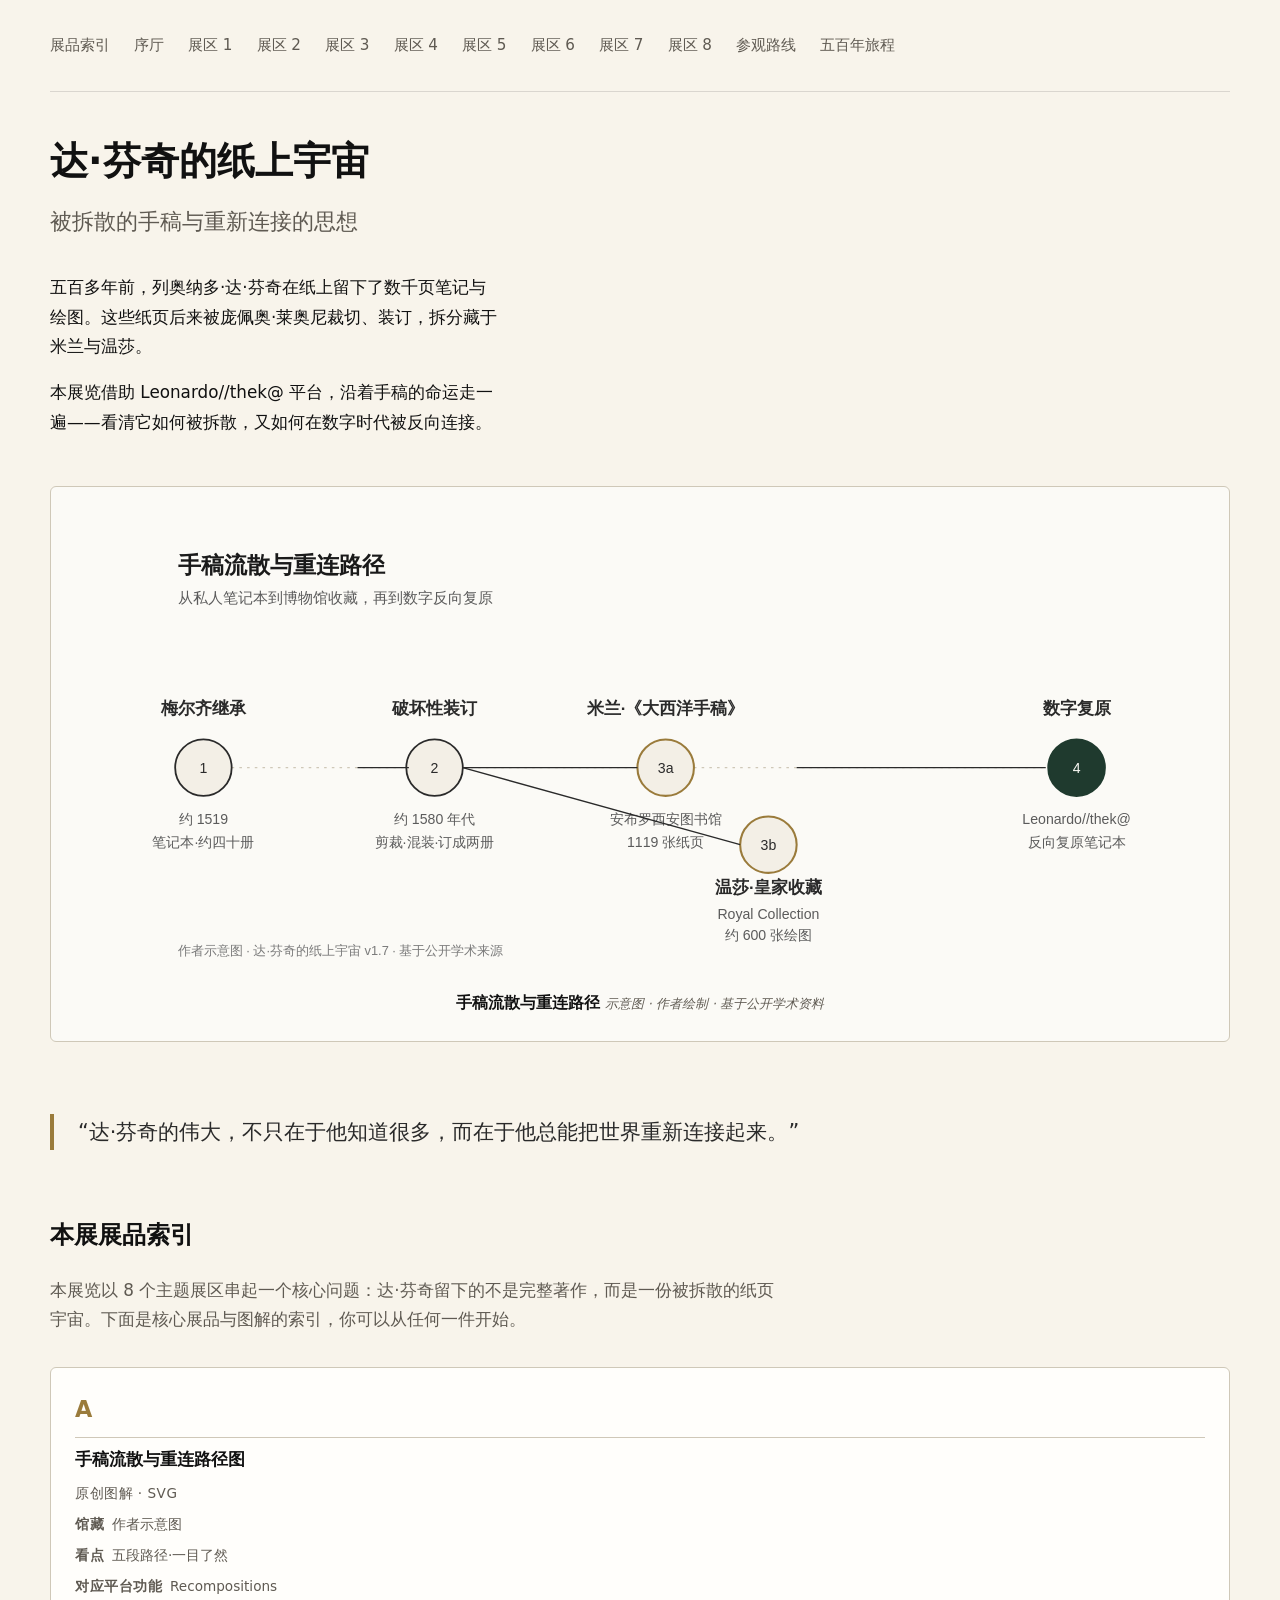
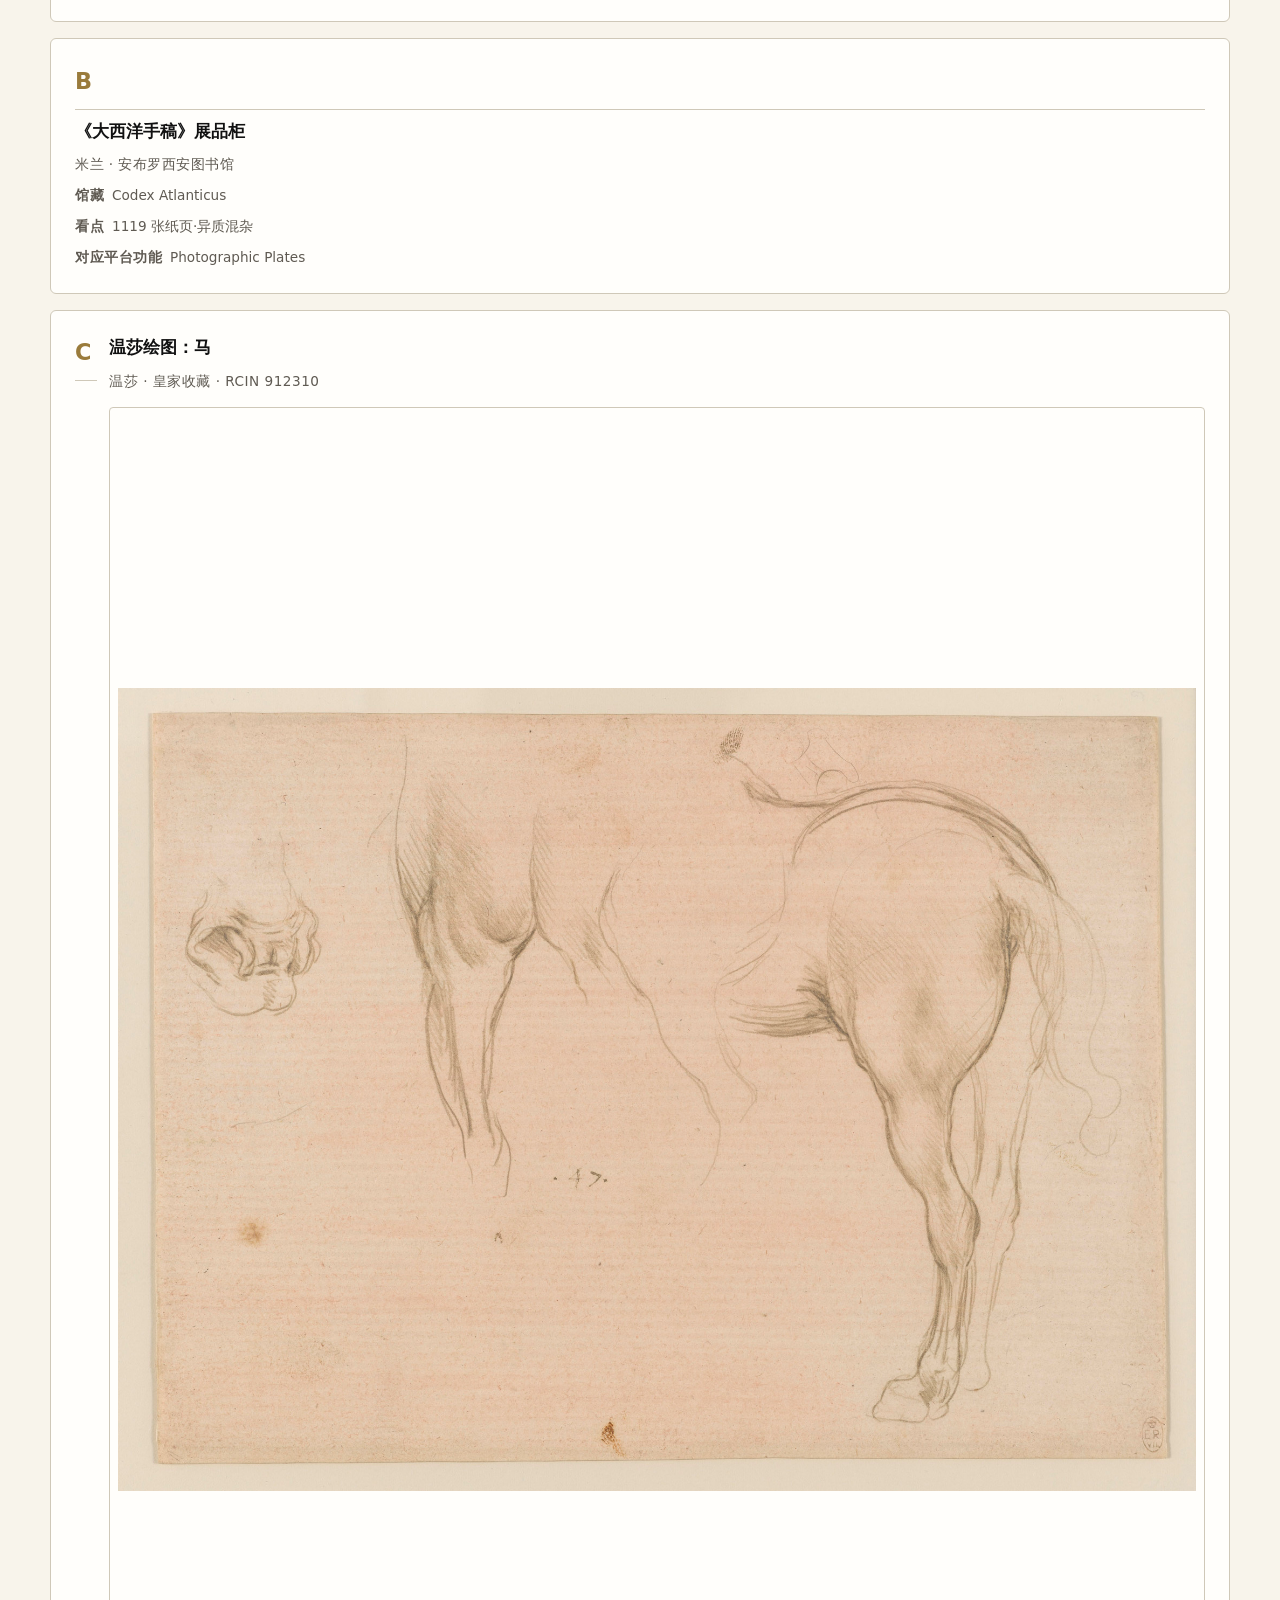
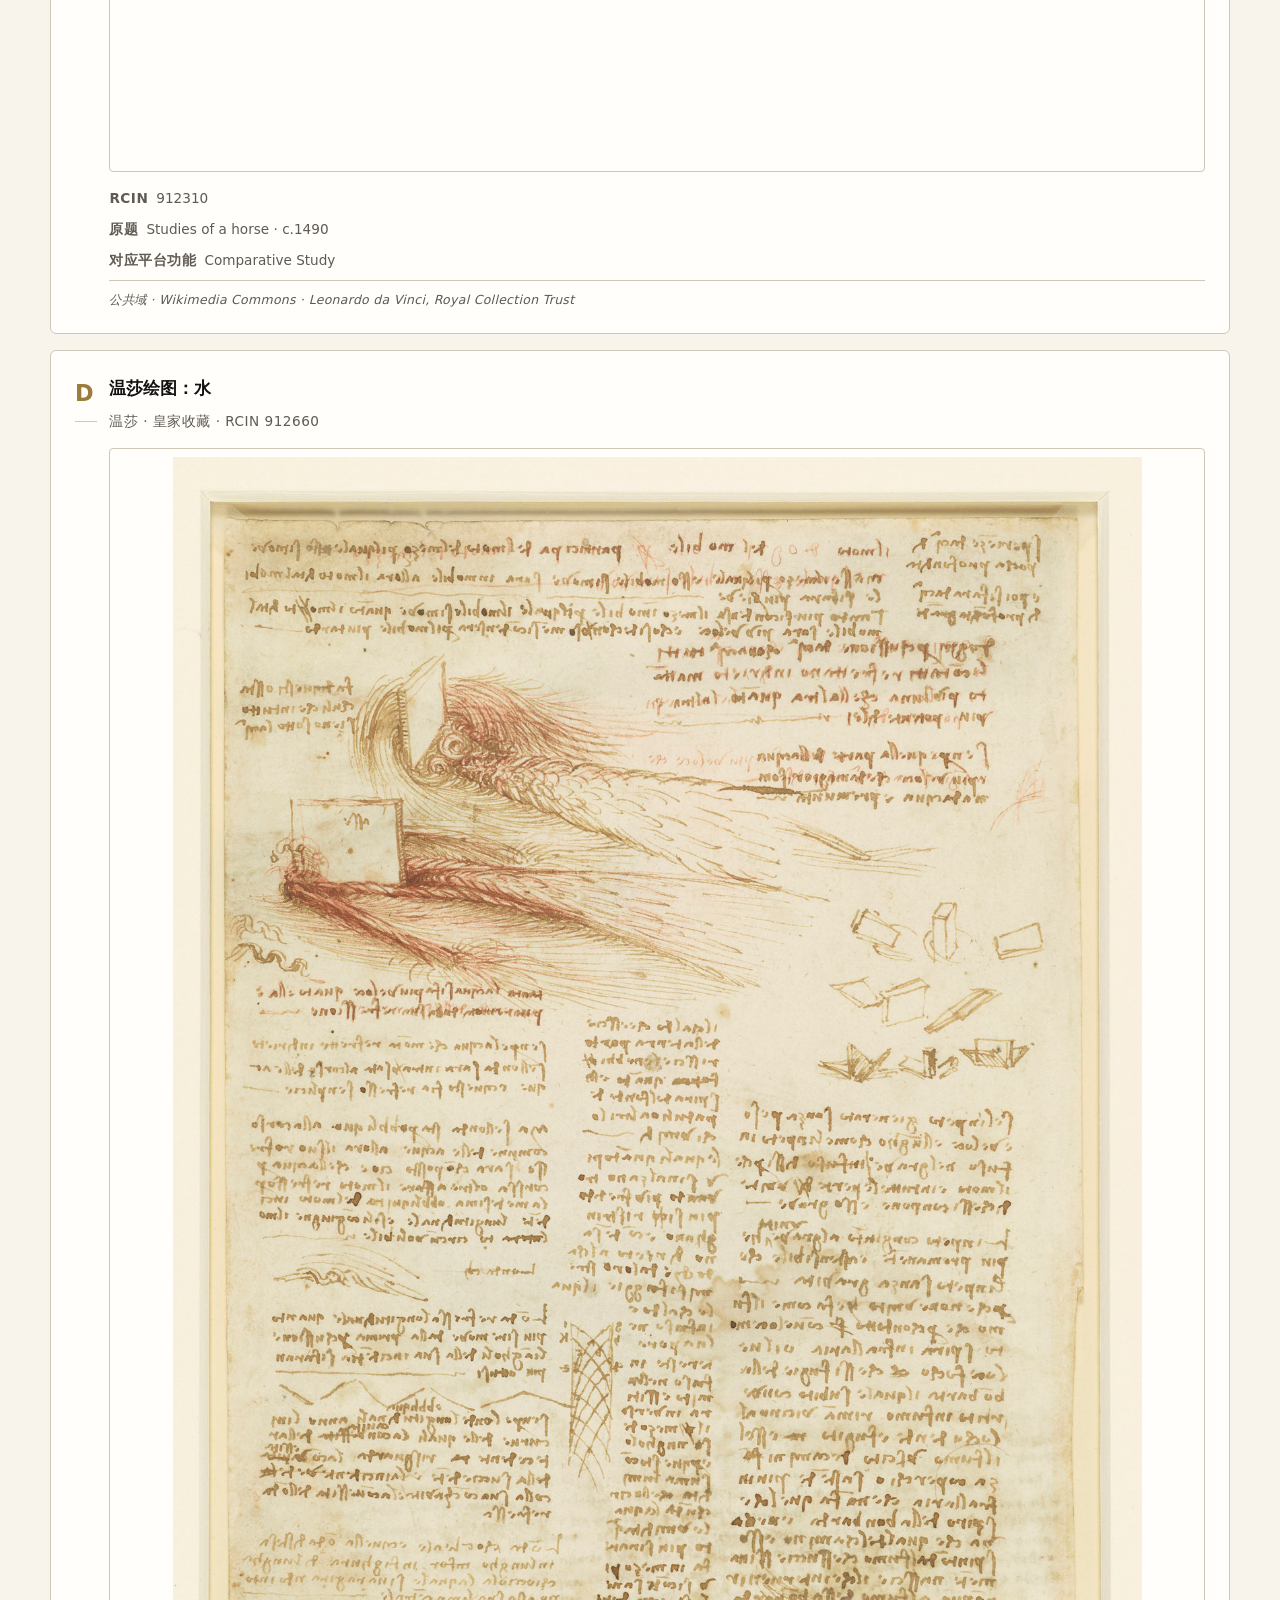
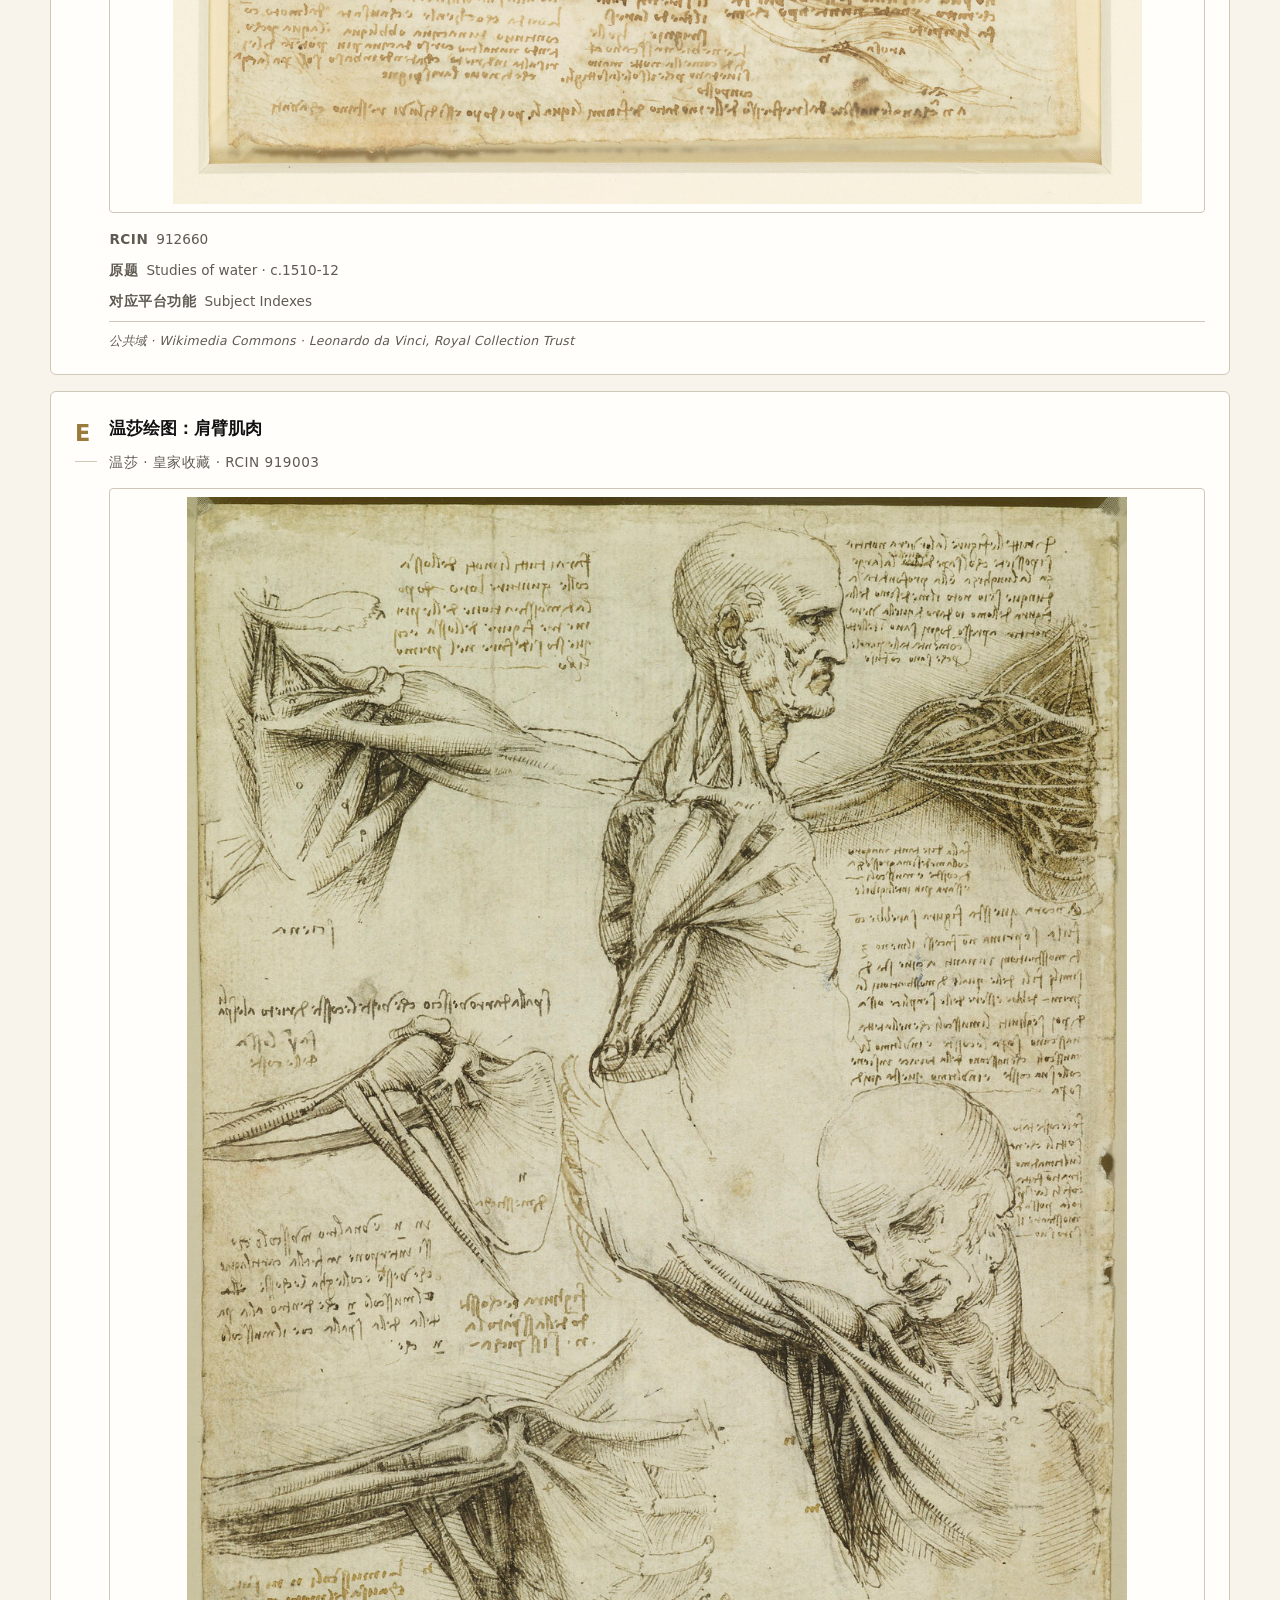
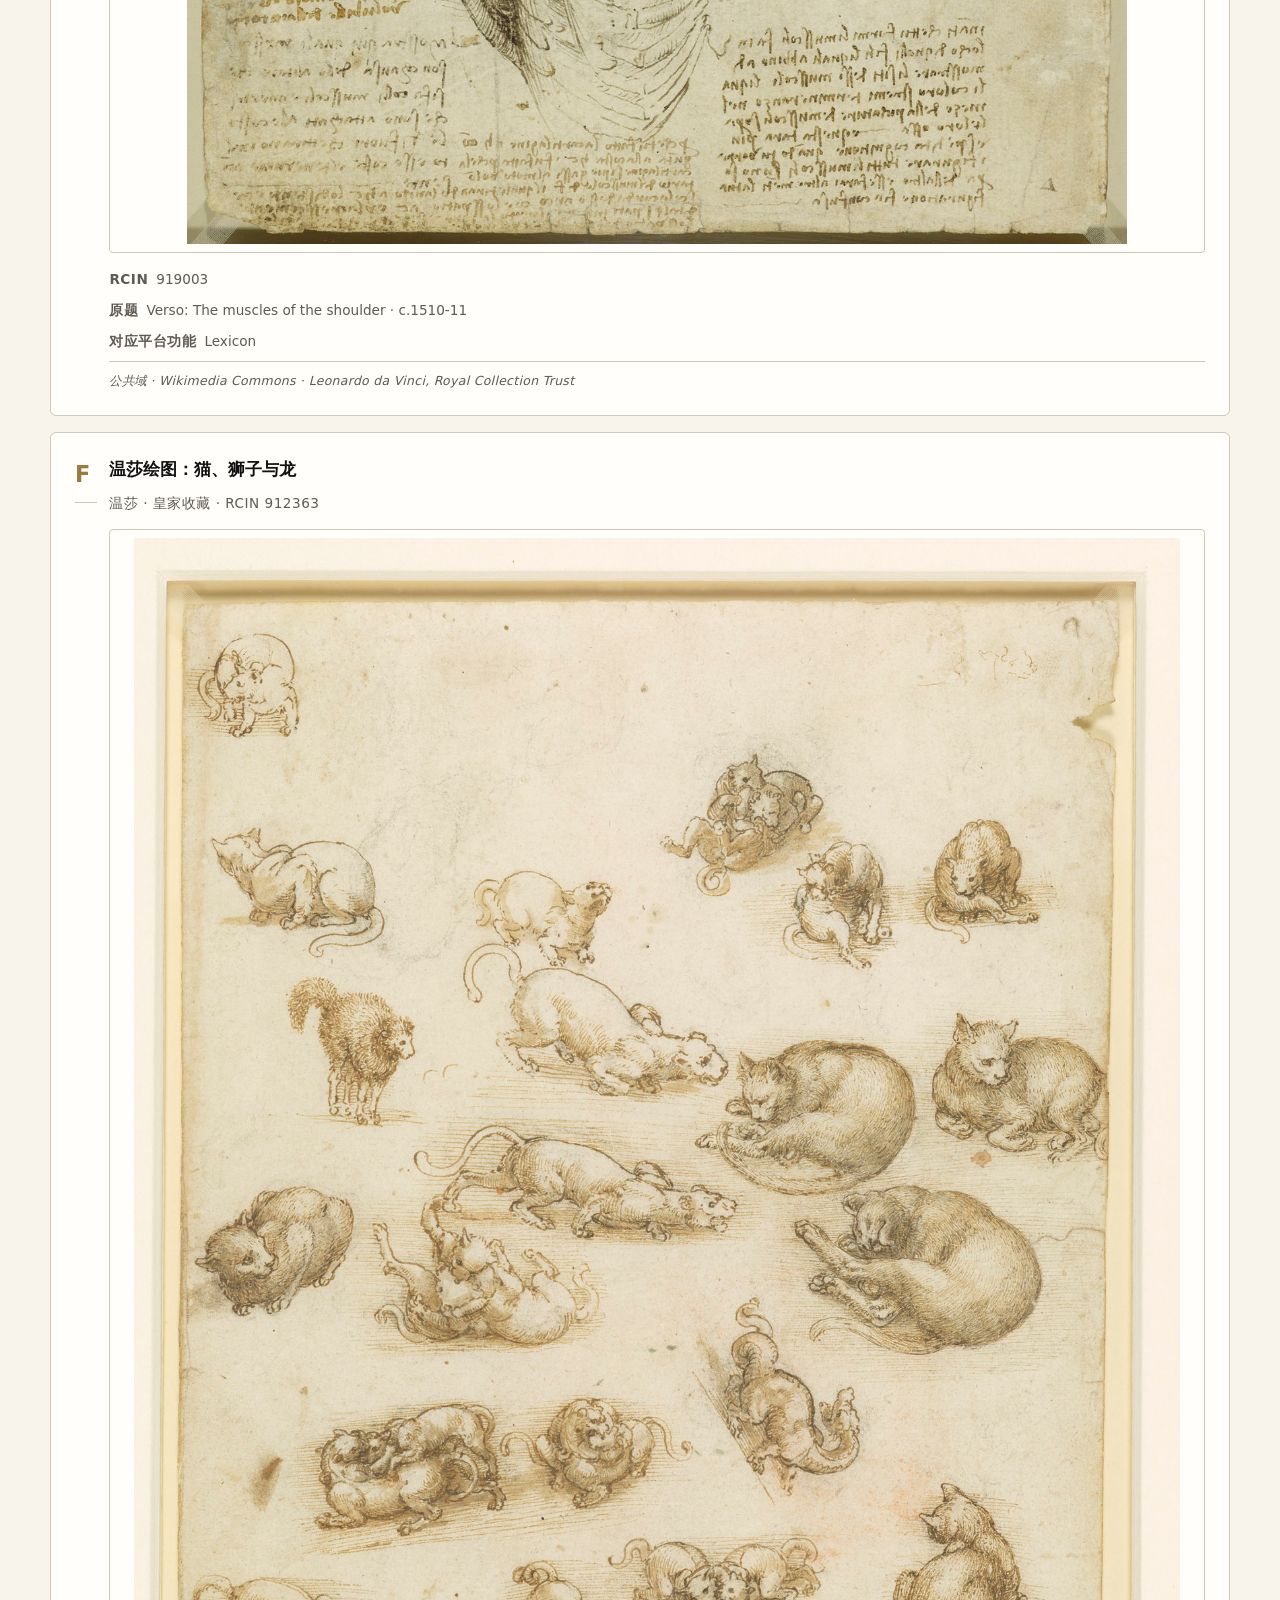
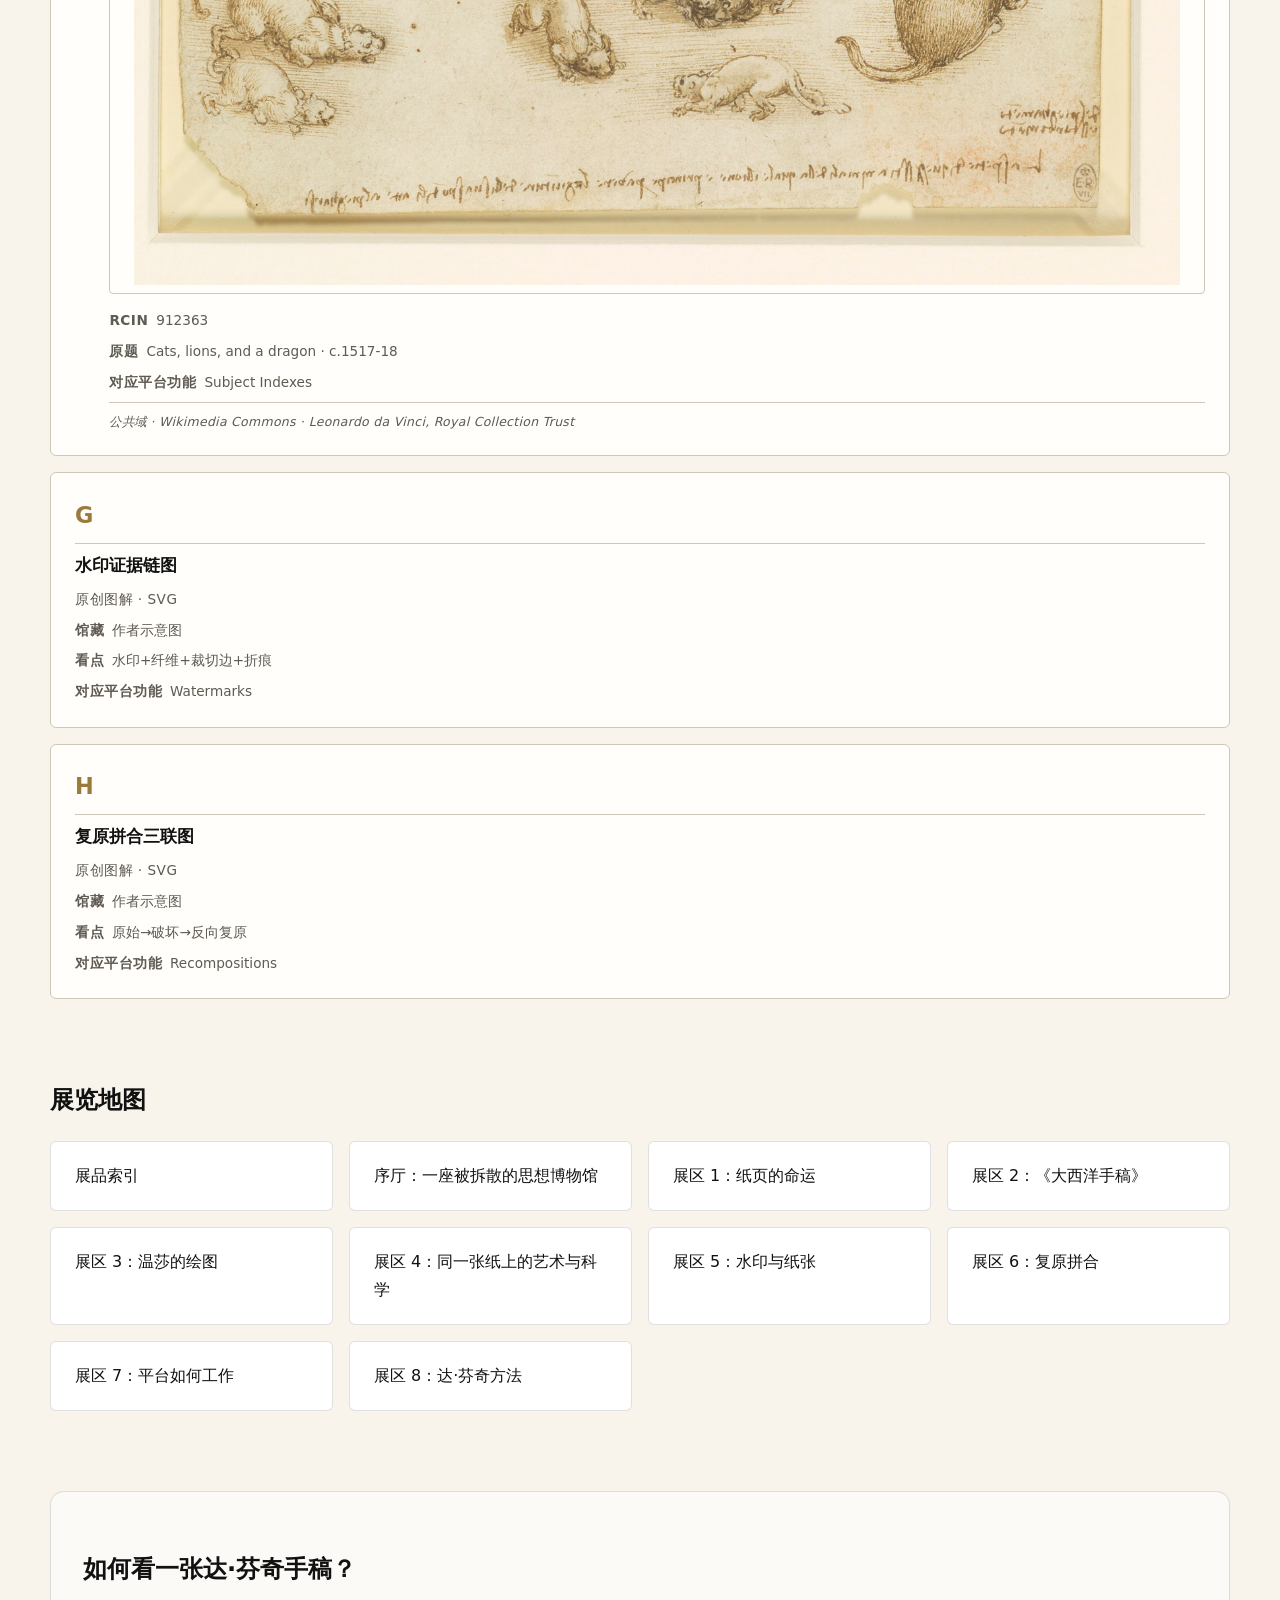
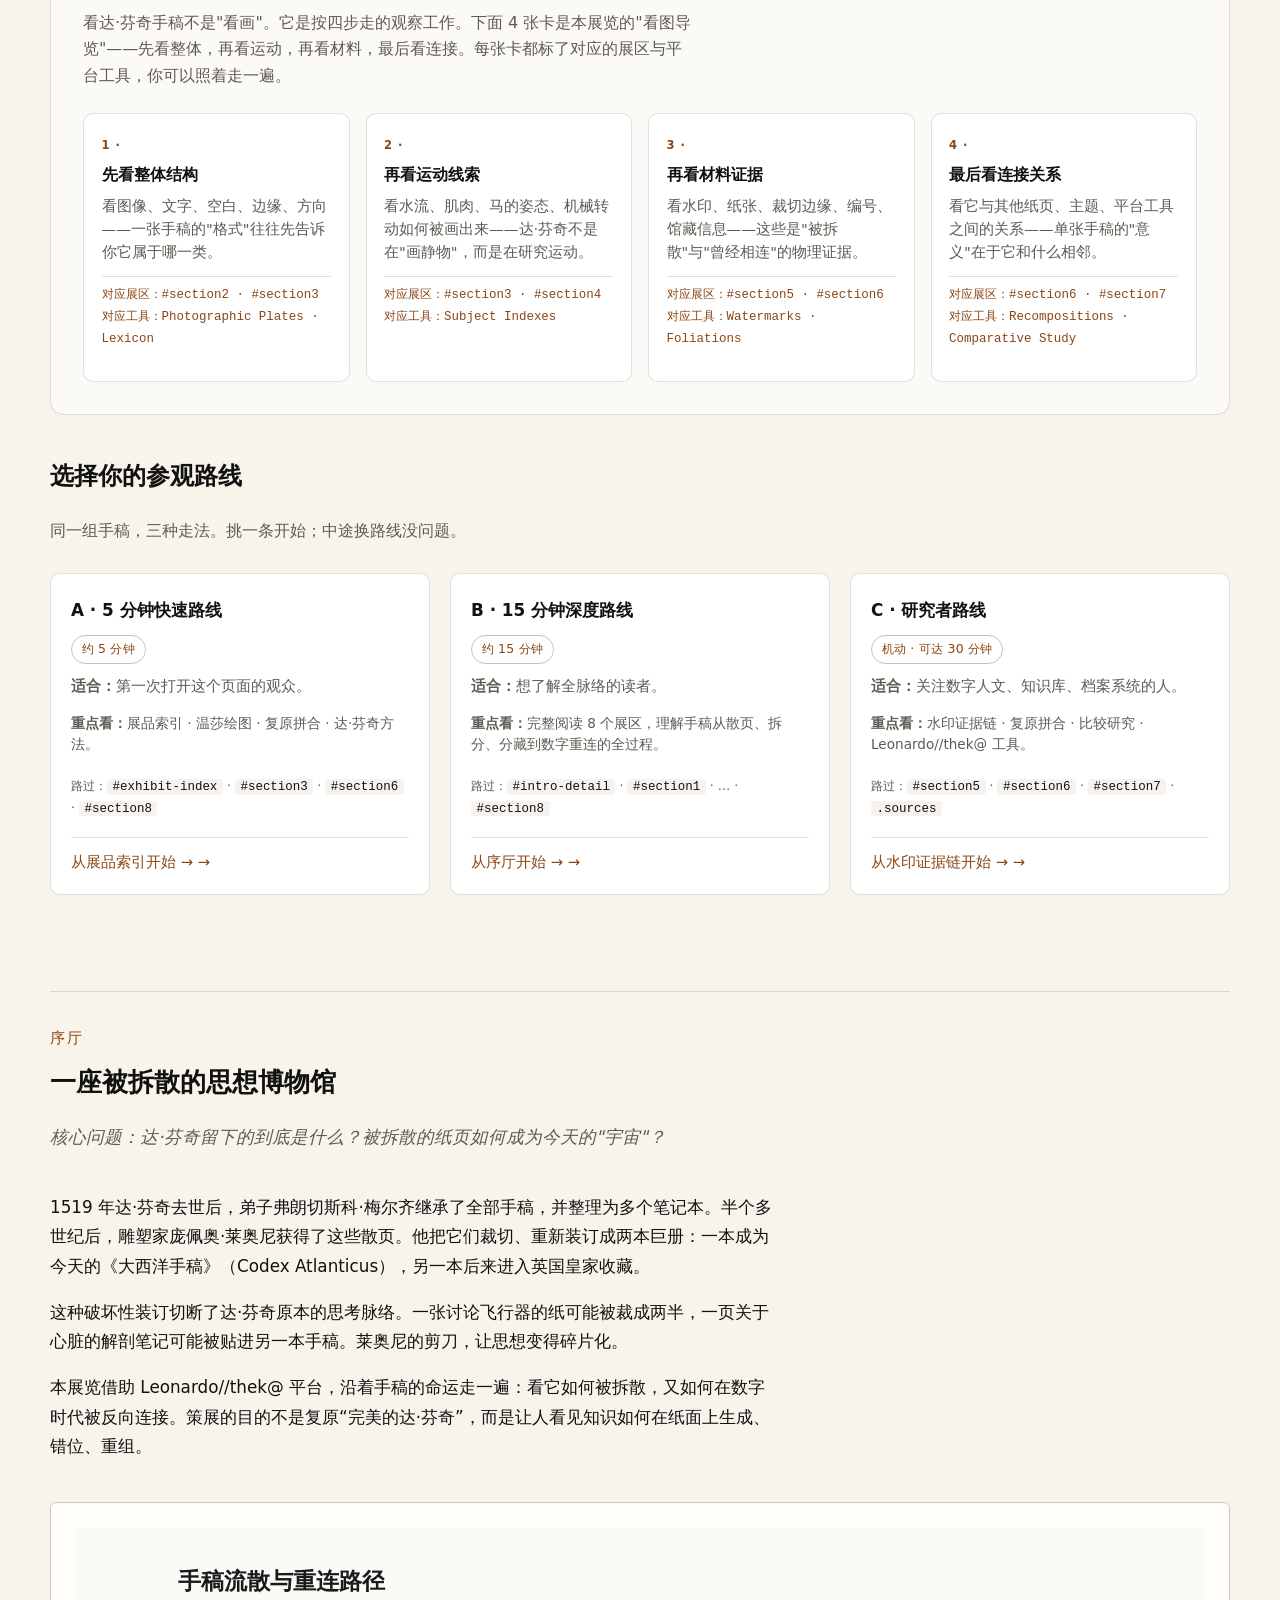
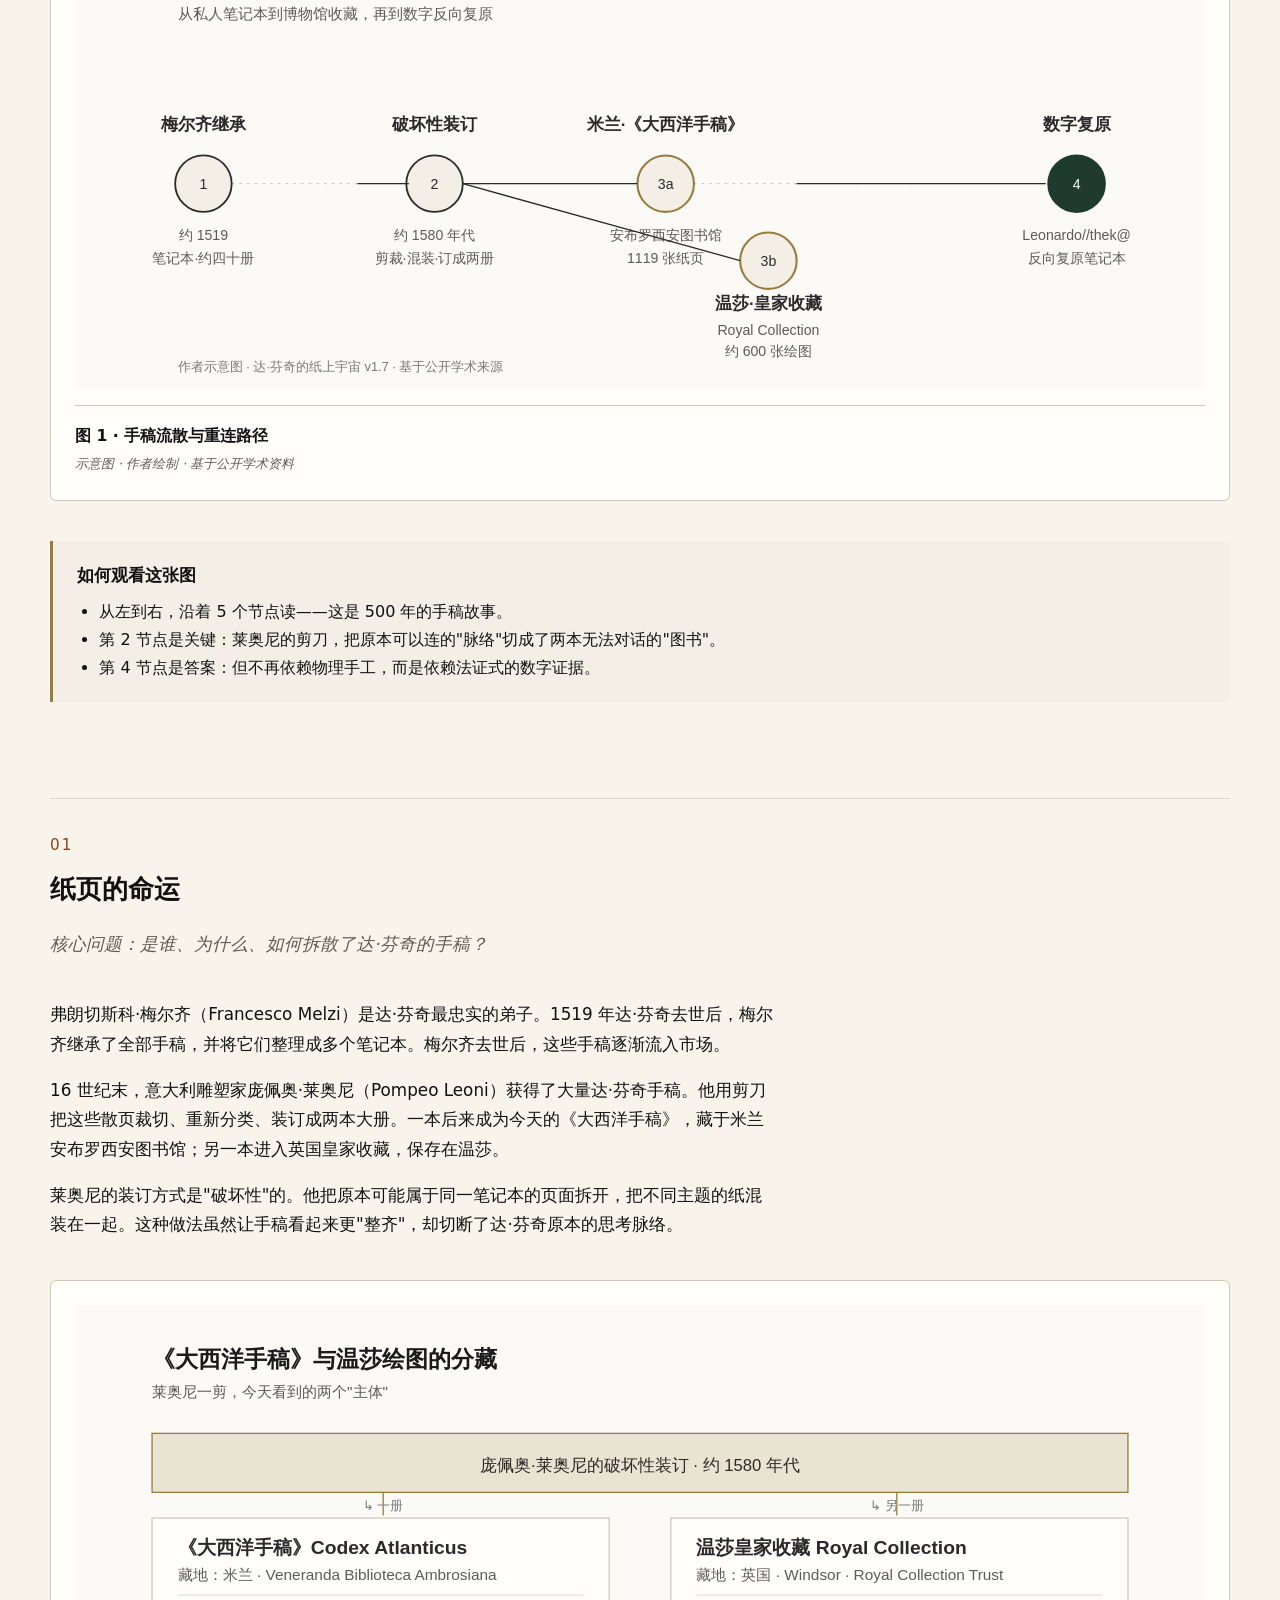
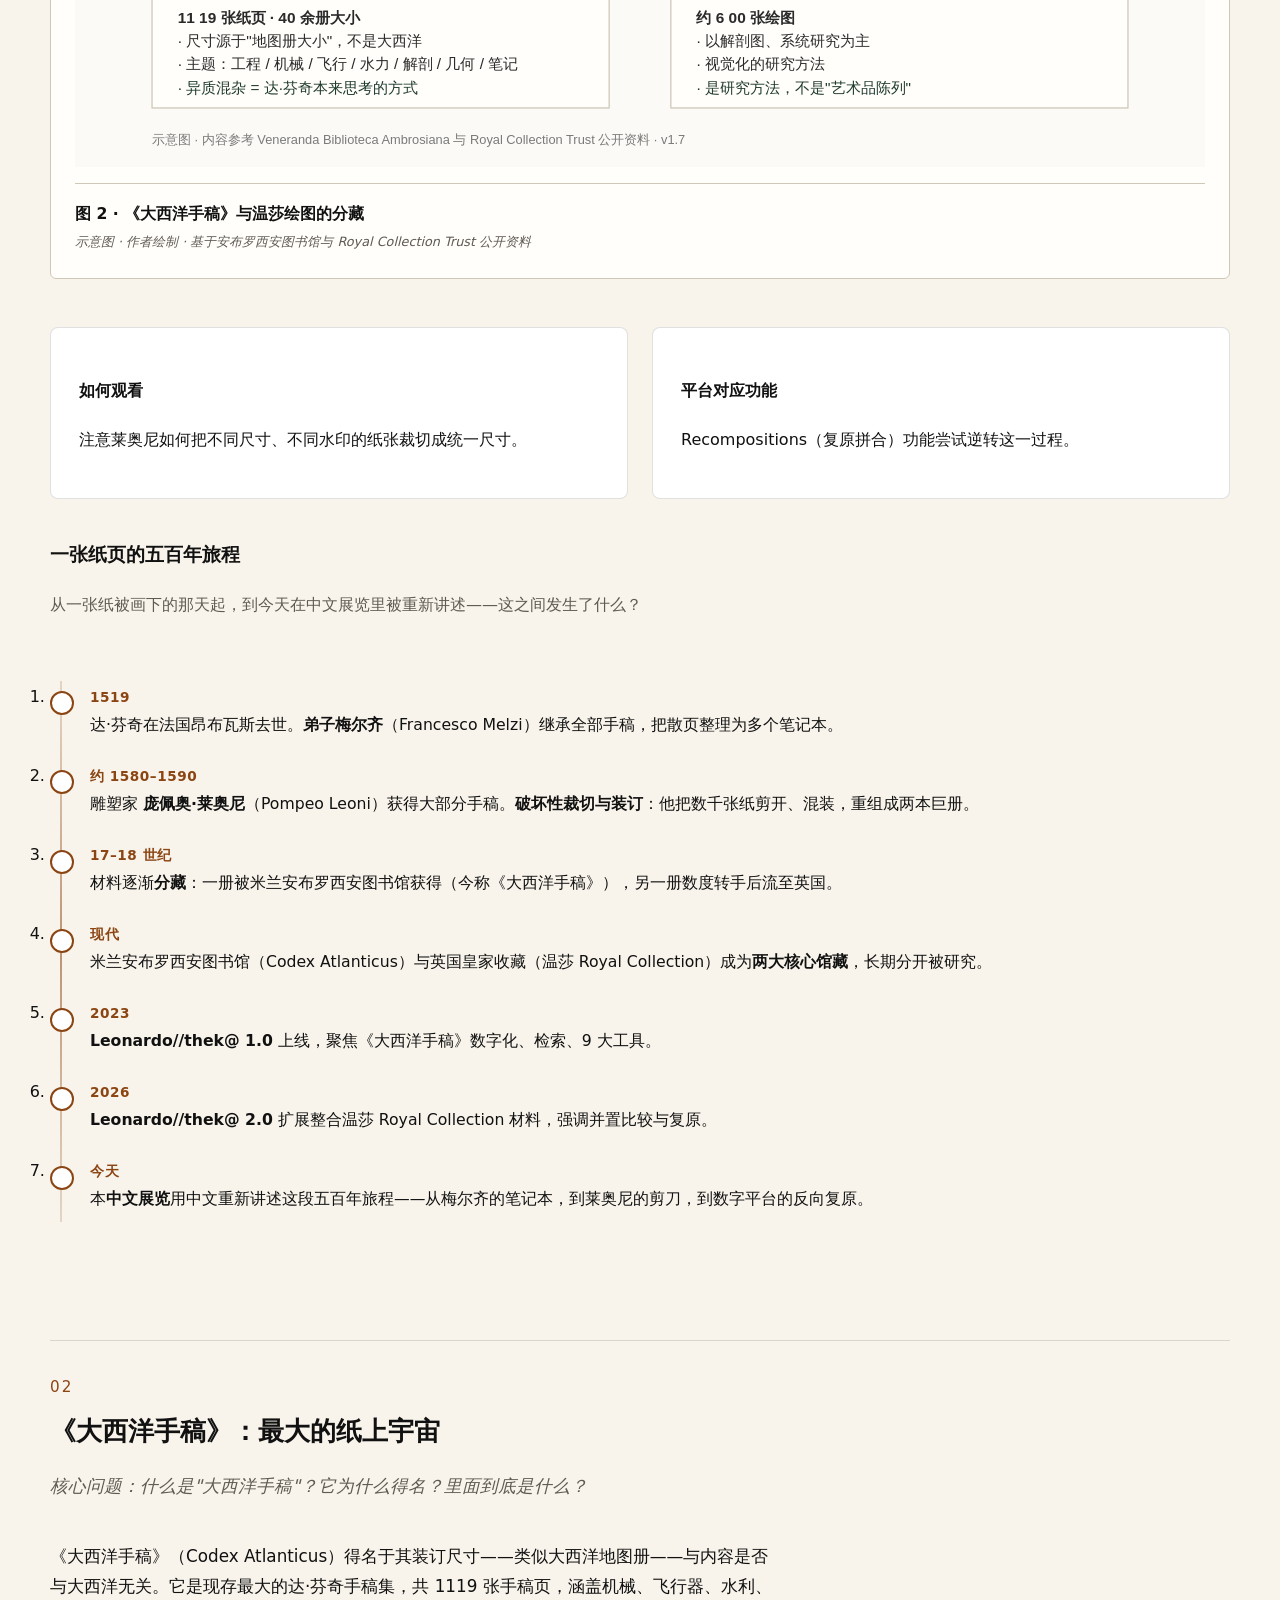
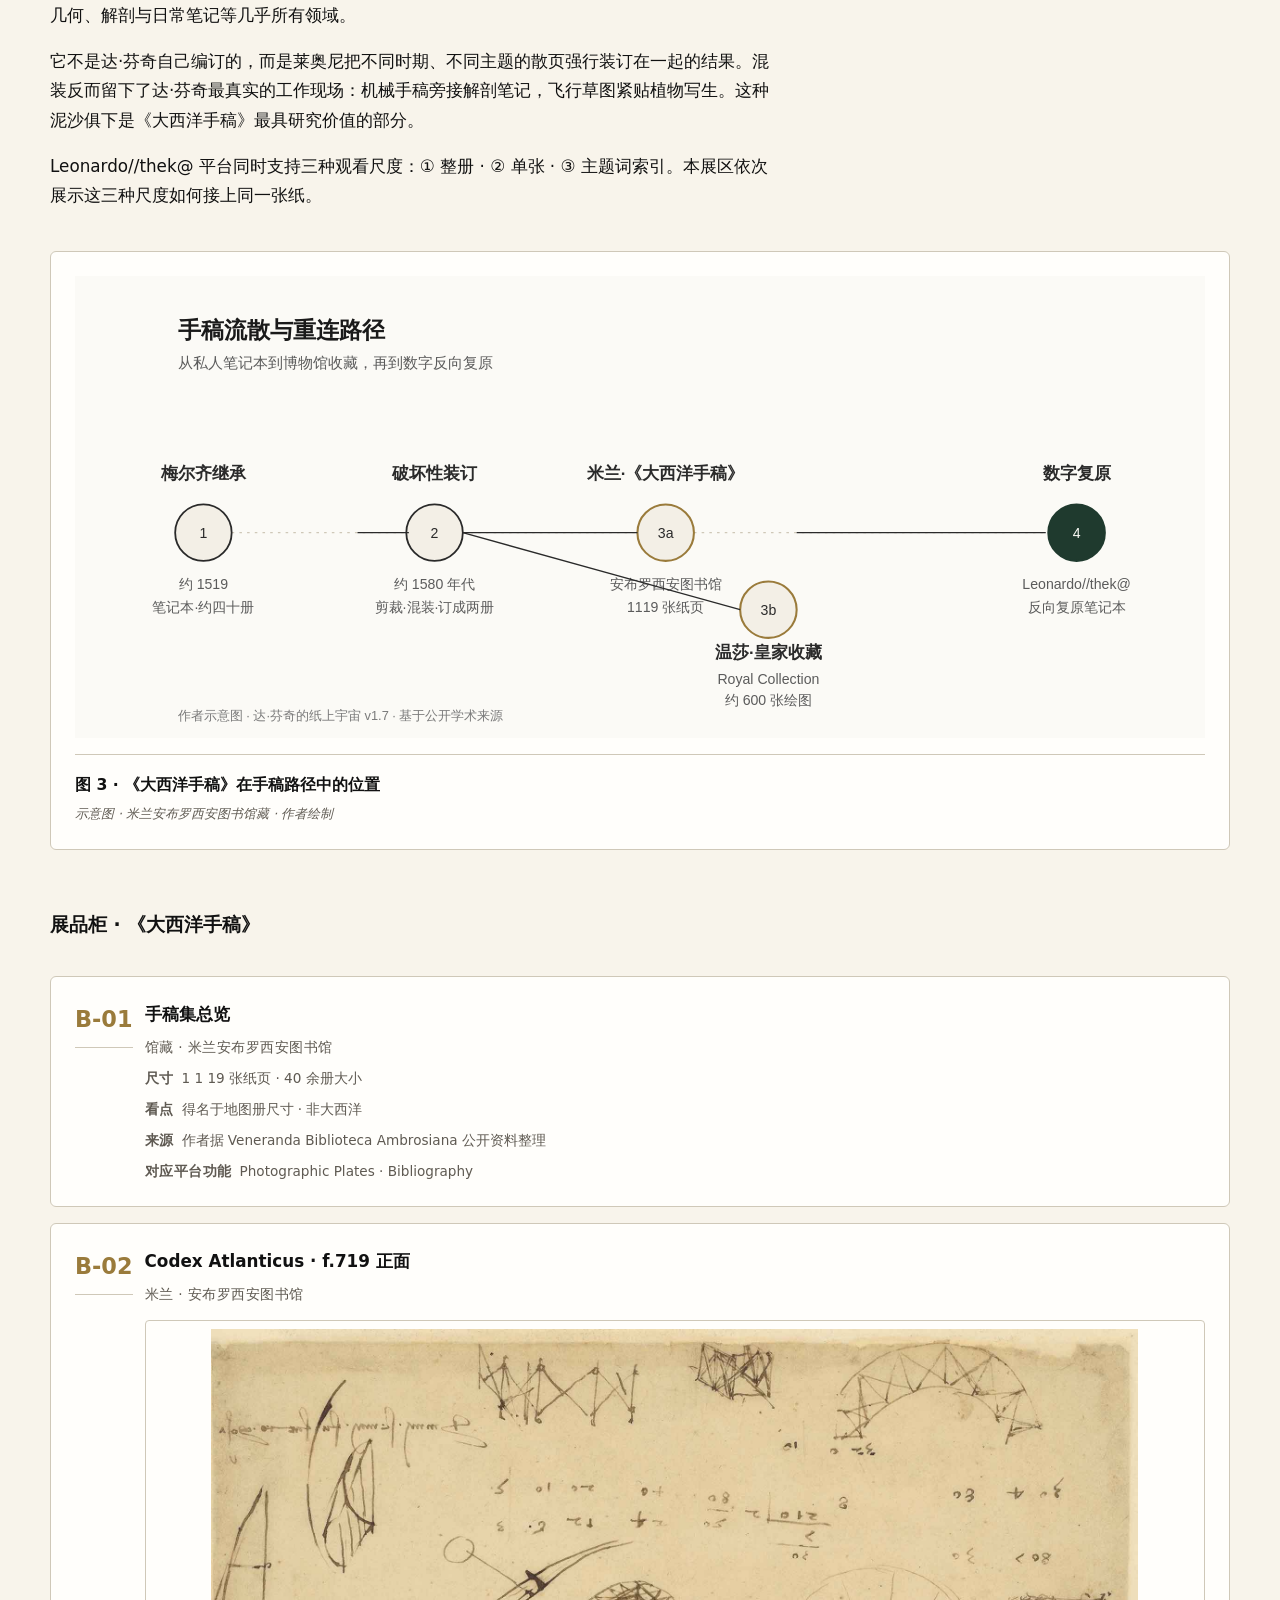
==== commit 31e51265: "Polish exhibition copy and terminology v2.7 content copy polish  site/index.html: - meta + HTML comm" ====
--- a/site/index.html
+++ b/site/index.html
@@ -11,6 +11,7 @@
   <meta name="version" content="v2.2-exhibition-experience-upgrade">
   <meta name="version" content="v2.3-platform-screenshot-upgrade">
   <meta name="version" content="v2.4-artifact-annotation-upgrade">
+<meta name="version" content="v2.7-content-copy-polish">
   <link rel="icon" type="image/svg+xml" href="assets/favicon.svg">
   <meta property="og:image" content="assets/og-cover.svg">
   <meta name="twitter:card" content="summary_large_image">
@@ -24,6 +25,7 @@
 <!-- leonardo-chinese-exhibition v2.2 exhibition experience upgrade -->
 <!-- leonardo-chinese-exhibition v2.3 platform screenshot upgrade -->
 <!-- leonardo-chinese-exhibition v2.4 artifact annotation upgrade -->
+<!-- leonardo-chinese-exhibition v2.7 content copy polish -->
 
 <header>
   <nav>
@@ -47,21 +49,21 @@
     <h1>达·芬奇的纸上宇宙</h1>
     <p class="subtitle">被拆散的手稿与重新连接的思想</p>
     <div class="hero-text">
-      <p>五百多年前，达·芬奇在纸上留下了数千页笔记与绘图。这些纸页后来被庞佩奥·莱奥尼拆散、裁切、装订成两本大册，分别藏于米兰和温莎。</p>
-      <p>今天，Leonardo//thek@ 平台把被拆散的纸页重新连接起来，让我们得以看见达·芬奇思考的原始脉络。</p>
+      <p>五百多年前，列奥纳多·达·芬奇在纸上留下了数千页笔记与绘图。这些纸页后来被庞佩奥·莱奥尼裁切、装订，拆分藏于米兰与温莎。</p>
+      <p>本展览借助 Leonardo//thek@ 平台，沿着手稿的命运走一遍——看清它如何被拆散，又如何在数字时代被反向连接。</p>
     </div>
   </div>
   <figure class="exhibit-hero">
     <img src="assets/diagrams/manuscript-journey.svg" alt="达·芬奇手稿流散与重连路径图：从梅尔齐继承到莱奥尼破坏性装订、再到米兰与温莎分藏，最后通过 Leonardo//thek@ 平台反向复原。">
     <figcaption>
       <span class="figure-title">手稿流散与重连路径</span>
-      <span class="source-note">示意图 · 达·芬奇的纸上宇宙 v1.7 · 基于公开学术资料作者绘制</span>
+      <span class="source-note">示意图 · 作者绘制 · 基于公开学术资料</span>
     </figcaption>
   </figure>
 </section>
 
 <blockquote class="hero-quote">
-  “达·芬奇的伟大，不只是他知道很多，而是他总能把世界重新连接起来。”
+  “达·芬奇的伟大，不只在于他知道很多，而在于他总能把世界重新连接起来。”
 </blockquote>
 
 <!-- 展品索引 -->
@@ -90,7 +92,7 @@
       <span class="exhibit-title">温莎绘图：马</span>
       <span class="exhibit-kind">温莎 · 皇家收藏 · RCIN 912310</span>
       <figure class="artifact-image">
-        <img src="assets/images/royal-collection/royal-horse-studies-rcin-912310.jpg" alt="温莎皇家收藏 · RCIN 912310：Studies of a horse，c.1490，钢笔与墨水，反复绘同一匹马的动态。"
+        <img src="assets/images/royal-collection/royal-horse-studies-rcin-912310.jpg" decoding="async" alt="温莎皇家收藏 · RCIN 912310：Studies of a horse，c.1490，钢笔与墨水，反复绘同一匹马的动态。"
              data-lightbox data-section="exhibit-index"
              data-title="Studies of a horse · 展品索引速览"
              data-subtitle="温莎 · 皇家收藏 · RCIN 912310 · 速览缩略"
@@ -107,7 +109,7 @@
       <span class="exhibit-title">温莎绘图：水</span>
       <span class="exhibit-kind">温莎 · 皇家收藏 · RCIN 912660</span>
       <figure class="artifact-image">
-        <img src="assets/images/royal-collection/royal-water-studies-rcin-912660.jpg" alt="温莎皇家收藏 · RCIN 912660：Studies of water，c.1510-12，连续的涡旋、笔触、投射。"
+        <img src="assets/images/royal-collection/royal-water-studies-rcin-912660.jpg" decoding="async" alt="温莎皇家收藏 · RCIN 912660：Studies of water，c.1510-12，连续的涡旋、笔触、投射。"
              data-lightbox data-section="exhibit-index"
              data-title="Studies of water · 展品索引速览"
              data-subtitle="温莎 · 皇家收藏 · RCIN 912660 · 速览缩略"
@@ -124,7 +126,7 @@
       <span class="exhibit-title">温莎绘图：肩臂肌肉</span>
       <span class="exhibit-kind">温莎 · 皇家收藏 · RCIN 919003</span>
       <figure class="artifact-image">
-        <img src="assets/images/royal-collection/royal-shoulder-arm-rcin-919003.jpg" alt="温莎皇家收藏 · RCIN 919003：Verso: The muscles of the shoulder，c.1510-11。"
+        <img src="assets/images/royal-collection/royal-shoulder-arm-rcin-919003.jpg" decoding="async" alt="温莎皇家收藏 · RCIN 919003：Verso: The muscles of the shoulder，c.1510-11。"
              data-lightbox data-section="exhibit-index"
              data-title="The muscles of the shoulder · 展品索引速览"
              data-subtitle="温莎 · 皇家收藏 · RCIN 919003 · 速览缩略"
@@ -141,7 +143,7 @@
       <span class="exhibit-title">温莎绘图：猫、狮子与龙</span>
       <span class="exhibit-kind">温莎 · 皇家收藏 · RCIN 912363</span>
       <figure class="artifact-image">
-        <img src="assets/images/royal-collection/royal-cats-lions-dragon-rcin-912363.jpg" alt="温莎皇家收藏 · RCIN 912363：Cats, lions, and a dragon，c.1517-18。"
+        <img src="assets/images/royal-collection/royal-cats-lions-dragon-rcin-912363.jpg" decoding="async" alt="温莎皇家收藏 · RCIN 912363：Cats, lions, and a dragon，c.1517-18。"
              data-lightbox data-section="exhibit-index"
              data-title="Cats, lions, and a dragon · 展品索引速览"
              data-subtitle="温莎 · 皇家收藏 · RCIN 912363 · 速览缩略"
@@ -271,13 +273,13 @@
   </div>
 
   <div class="section-content">
-    <p>达·芬奇去世后，他的弟子弗朗切斯科·梅尔齐继承了全部手稿。梅尔齐把这些散页整理成多个笔记本。然而在 16 世纪末，雕塑家庞佩奥·莱奥尼获得了这些手稿。他把数千张纸裁切、重新装订，制成了两本巨大的册子：一本是今天的《大西洋手稿》（Codex Atlanticus），另一本后来进入英国皇家收藏。</p>
-    <p>这种"破坏性装订"切断了达·芬奇原本的思考脉络。一张讨论飞行器的纸可能被裁成两半，一页关于心脏的解剖笔记可能被贴到另一本手稿里。莱奥尼的剪刀，让达·芬奇的思想变得碎片化。</p>
-    <p>Leonardo//thek@ 平台的目标，正是要逆转这一过程。它通过图像比对、水印分析、页码重建和虚拟复原，把被拆散的纸页重新连接，让研究者看到达·芬奇原本的思考结构。</p>
+    <p>1519 年达·芬奇去世后，弟子弗朗切斯科·梅尔齐继承了全部手稿，并整理为多个笔记本。半个多世纪后，雕塑家庞佩奥·莱奥尼获得了这些散页。他把它们裁切、重新装订成两本巨册：一本成为今天的《大西洋手稿》（Codex Atlanticus），另一本后来进入英国皇家收藏。</p>
+    <p>这种破坏性装订切断了达·芬奇原本的思考脉络。一张讨论飞行器的纸可能被裁成两半，一页关于心脏的解剖笔记可能被贴进另一本手稿。莱奥尼的剪刀，让思想变得碎片化。</p>
+    <p>本展览借助 Leonardo//thek@ 平台，沿着手稿的命运走一遍：看它如何被拆散，又如何在数字时代被反向连接。策展的目的不是复原“完美的达·芬奇”，而是让人看见知识如何在纸面上生成、错位、重组。</p>
   </div>
 
   <figure class="figure-large">
-    <img src="assets/diagrams/manuscript-journey.svg" alt="手稿流散与重连路径图：从梅尔齐继承，经莱奥尼破坏性装订，分藏于米兰《大西洋手稿》与温莎皇家收藏，再经 Leonardo//thek@ 反向复原。">
+    <img src="assets/diagrams/manuscript-journey.svg" decoding="async" alt="手稿流散与重连路径图：从梅尔齐继承，经莱奥尼破坏性装订，分藏于米兰《大西洋手稿》与温莎皇家收藏，再经 Leonardo//thek@ 反向复原。">
     <figcaption>
       <span class="figure-title">图 1 · 手稿流散与重连路径</span>
       <span class="source-note">示意图 · 作者绘制 · 基于公开学术资料</span>
@@ -309,7 +311,7 @@
   </div>
 
   <figure class="figure-large">
-    <img src="assets/diagrams/collection-split.svg" alt="《大西洋手稿》与温莎皇家收藏的分藏关系图：一组原本的手稿被莱奥尼剪裁后分装为两册。">
+    <img src="assets/diagrams/collection-split.svg" decoding="async" alt="《大西洋手稿》与温莎皇家收藏的分藏关系图：一组原本的手稿被莱奥尼剪裁后分装为两册。">
     <figcaption>
       <span class="figure-title">图 2 · 《大西洋手稿》与温莎绘图的分藏</span>
       <span class="source-note">示意图 · 作者绘制 · 基于安布罗西安图书馆与 Royal Collection Trust 公开资料</span>
@@ -370,13 +372,13 @@
   </div>
 
   <div class="section-content">
-    <p>《大西洋手稿》（Codex Atlanticus）得名于其巨大的尺寸——类似大西洋地图册——而不是内容与大西洋有关。它是现存最大的达·芬奇手稿集，包含 1119 张手稿页，涵盖机械工程、飞行器、水利建筑、几何、解剖、日常笔记等几乎所有领域。</p>
-    <p>这本手稿不是达·芬奇自己编写的，而是莱奥尼把不同时期、不同主题的散页强行装订在一起的结果。正是因为这种混装，它成为了一座"纸上宇宙"——在这里，达·芬奇对世界的观察以最混乱也最真实的方式并存。</p>
-    <p><strong>三层观看法</strong>：①整册 / ②单张 / ③主题词索引。Leonardo//thek@ 平台同时支持这三种尺度。</p>
+    <p>《大西洋手稿》（Codex Atlanticus）得名于其装订尺寸——类似大西洋地图册——与内容是否与大西洋无关。它是现存最大的达·芬奇手稿集，共 1119 张手稿页，涵盖机械、飞行器、水利、几何、解剖与日常笔记等几乎所有领域。</p>
+    <p>它不是达·芬奇自己编订的，而是莱奥尼把不同时期、不同主题的散页强行装订在一起的结果。混装反而留下了达·芬奇最真实的工作现场：机械手稿旁接解剖笔记，飞行草图紧贴植物写生。这种泥沙俱下是《大西洋手稿》最具研究价值的部分。</p>
+    <p>Leonardo//thek@ 平台同时支持三种观看尺度：① 整册 · ② 单张 · ③ 主题词索引。本展区依次展示这三种尺度如何接上同一张纸。</p>
   </div>
 
   <figure class="figure-large">
-    <img src="assets/diagrams/manuscript-journey.svg" alt="《大西洋手稿》在米兰安布罗西安图书馆的具体节点（示意图）。">
+    <img src="assets/diagrams/manuscript-journey.svg" decoding="async" alt="《大西洋手稿》在米兰安布罗西安图书馆的具体节点（示意图）。">
     <figcaption>
       <span class="figure-title">图 3 · 《大西洋手稿》在手稿路径中的位置</span>
       <span class="source-note">示意图 · 米兰安布罗西安图书馆藏 · 作者绘制</span>
@@ -399,7 +401,7 @@
       <span class="exhibit-title">Codex Atlanticus · f.719 正面</span>
       <span class="exhibit-kind">米兰 · 安布罗西安图书馆</span>
       <figure class="artifact-image">
-        <img src="assets/images/codex-atlanticus/codex-atlanticus-f719-recto.jpg" alt="Codex Atlanticus f.719 recto：钢笔与墨水，包含机械与飞行器相关元素；本图为代表页之一。"
+        <img src="assets/images/codex-atlanticus/codex-atlanticus-f719-recto.jpg" decoding="async" alt="Codex Atlanticus f.719 recto：钢笔与墨水，包含机械与飞行器相关元素；本图为代表页之一。"
              data-lightbox
              data-title="Codex Atlanticus · f.719 正面"
              data-subtitle="钢笔与墨水 · 机械与飞行器 · 表格式布局"
@@ -428,7 +430,7 @@
       <span class="exhibit-title">Codex Atlanticus · f.21 正面</span>
       <span class="exhibit-kind">米兰 · 安布罗西安图书馆</span>
       <figure class="artifact-image">
-        <img src="assets/images/codex-atlanticus/codex-atlanticus-f21-recto.jpg" alt="Codex Atlanticus f.21 recto：早期笔记本中的混合主题页，常被用作"莱奥尼剪刀"研究的示例。"
+        <img src="assets/images/codex-atlanticus/codex-atlanticus-f21-recto.jpg" decoding="async" alt="Codex Atlanticus f.21 recto：早期笔记本中的混合主题页，常被用作"莱奥尼剪刀"研究的示例。"
              data-lightbox
              data-section="section2"
              data-title="Codex Atlanticus · f.21 正面"
@@ -466,8 +468,8 @@
   </div>
 
   <div class="section-content">
-    <p>温莎皇家图书馆收藏了约 600 张达·芬奇绘图，其中解剖图最为系统，动物与风景图最为生动。这些绘图不是单纯的"艺术作品"，而是达·芬奇用来观察和理解世界的工具。</p>
-    <p>与《大西洋手稿》的工程笔记不同，温莎手稿更强调视觉记录。达·芬奇在这里反复描绘同一主题——马的运动、水的涡旋、猫的姿态、老人的面容——他用画笔进行研究。</p>
+    <p>温莎皇家图书馆收藏了约 600 张达·芬奇绘图，其中解剖图最系统，动物与风景图最生动。这些绘图不是艺术作品，而是达·芬奇用来观察与理解世界的工具。</p>
+    <p>与《大西洋手稿》的工程笔记不同，温莎手稿更强调视觉记录。达·芬奇在这里反复描绘同一主题——马的运动、水的涡旋、猫的姿态、老人的面容——他用画笔进行的是研究，不是创作。</p>
   </div>
 
   <div class="gallery image-grid">
@@ -476,7 +478,7 @@
       <span class="exhibit-title">马的研究</span>
       <span class="exhibit-kind">温莎 · 皇家收藏 · RCIN 912310</span>
       <figure class="artifact-image">
-        <img src="assets/images/royal-collection/royal-horse-studies-rcin-912310.jpg" alt="温莎皇家收藏 · RCIN 912310：Studies of a horse，c.1490，钢笔与墨水，反复绘同一匹马的动态。"
+        <img src="assets/images/royal-collection/royal-horse-studies-rcin-912310.jpg" decoding="async" alt="温莎皇家收藏 · RCIN 912310：Studies of a horse，c.1490，钢笔与墨水，反复绘同一匹马的动态。"
              data-lightbox data-section="section3"
              data-title="Studies of a horse（马的研究）"
              data-subtitle="c.1490 · 温莎皇家收藏 · RCIN 912310"
@@ -494,7 +496,7 @@
       <span class="exhibit-title">水的研究</span>
       <span class="exhibit-kind">温莎 · 皇家收藏 · RCIN 912660</span>
       <figure class="artifact-image">
-        <img src="assets/images/royal-collection/royal-water-studies-rcin-912660.jpg" alt="温莎皇家收藏 · RCIN 912660：Studies of water，c.1510-12，连续的涡旋、笔触、投射。"
+        <img src="assets/images/royal-collection/royal-water-studies-rcin-912660.jpg" decoding="async" alt="温莎皇家收藏 · RCIN 912660：Studies of water，c.1510-12，连续的涡旋、笔触、投射。"
              data-lightbox data-section="section3"
              data-title="Studies of water（水的涡旋）"
              data-subtitle="c.1510-12 · 温莎皇家收藏 · RCIN 912660"
@@ -524,7 +526,7 @@
       <span class="exhibit-title">肩臂肌肉</span>
       <span class="exhibit-kind">温莎 · 皇家收藏 · RCIN 919003</span>
       <figure class="artifact-image">
-        <img src="assets/images/royal-collection/royal-shoulder-arm-rcin-919003.jpg" alt="温莎皇家收藏 · RCIN 919003：Verso - The muscles of the shoulder，c.1510-11，剑士抬臂肌肉状态的精确记录。"
+        <img src="assets/images/royal-collection/royal-shoulder-arm-rcin-919003.jpg" decoding="async" alt="温莎皇家收藏 · RCIN 919003：Verso - The muscles of the shoulder，c.1510-11，剑士抬臂肌肉状态的精确记录。"
              data-lightbox data-section="section3"
              data-title="The muscles of the shoulder（肩臂肌肉）"
              data-subtitle="c.1510-11 · 温莎皇家收藏 · RCIN 919003 · Verso"
@@ -554,7 +556,7 @@
       <span class="exhibit-title">猫、狮子与龙</span>
       <span class="exhibit-kind">温莎 · 皇家收藏 · RCIN 912363</span>
       <figure class="artifact-image">
-        <img src="assets/images/royal-collection/royal-cats-lions-dragon-rcin-912363.jpg" alt="温莎皇家收藏 · RCIN 912363：Cats, lions, and a dragon，c.1517-18，猛兽的运动、肌肉、毛发对比。"
+        <img src="assets/images/royal-collection/royal-cats-lions-dragon-rcin-912363.jpg" decoding="async" alt="温莎皇家收藏 · RCIN 912363：Cats, lions, and a dragon，c.1517-18，猛兽的运动、肌肉、毛发对比。"
              data-lightbox data-section="section3"
              data-title="Cats, lions, and a dragon（猫、狮子与龙）"
              data-subtitle="c.1517-18 · 温莎皇家收藏 · RCIN 912363"
@@ -600,8 +602,7 @@
   <div class="reading-cards">
     <article class="reading-card">
       <figure class="reading-image">
-        <img
-          src="assets/images/royal-collection/royal-water-studies-rcin-912660.jpg"
+        <img src="assets/images/royal-collection/royal-water-studies-rcin-912660.jpg" decoding="async"
           alt="温莎皇家收藏 · RCIN 912660：Studies of water，c.1510-12，连续的涡旋与笔触。"
           data-lightbox
           data-title="Studies of water（水的涡旋）"
@@ -621,8 +622,7 @@
 
     <article class="reading-card">
       <figure class="reading-image">
-        <img
-          src="assets/images/royal-collection/royal-shoulder-arm-rcin-919003.jpg"
+        <img src="assets/images/royal-collection/royal-shoulder-arm-rcin-919003.jpg" decoding="async"
           alt="温莎皇家收藏 · RCIN 919003：Verso - The muscles of the shoulder，剑士抬臂肌肉结构记录。"
           data-lightbox
           data-title="The muscles of the shoulder（肩臂肌肉）"
@@ -656,7 +656,7 @@
   </div>
 
   <figure class="figure-large">
-    <img src="assets/diagrams/thinking-map.svg" alt="达·芬奇视觉思考流程图：观察自然 → 画成结构 → 转化为机械或理论 → 输出新装置。">
+    <img src="assets/diagrams/thinking-map.svg" decoding="async" alt="达·芬奇视觉思考流程图：观察自然 → 画成结构 → 转化为机械或理论 → 输出新装置。">
     <figcaption>
       <span class="figure-title">图 4 · 图像即思考</span>
       <span class="source-note">示意图 · 作者绘制 · 强调"同一页"的多主题并存</span>
@@ -704,7 +704,7 @@
   </div>
 
   <figure class="figure-large">
-    <img src="assets/diagrams/watermark-evidence-chain.svg" alt="水印证据链图：水印、纤维、裁切边缘、折痕/装订孔四个证据同向汇聚到"复原判断"。">
+    <img src="assets/diagrams/watermark-evidence-chain.svg" decoding="async" alt="水印证据链图：水印、纤维、裁切边缘、折痕/装订孔四个证据同向汇聚到"复原判断"。">
     <figcaption>
       <span class="figure-title">图 5 · 水印与纸张证据链</span>
       <span class="source-note">示意图 · 作者绘制 · 强调多源证据同向</span>
@@ -717,8 +717,7 @@
     <h4 class="platform-screenshot-title">Watermarks 模块 · 水印目录</h4>
     <p class="platform-screenshot-subtitle">把欧洲 14–16 世纪不同造纸厂的水印编目成可查询数据库。研究者凭水印形、纤维成分、纸张厚度三条线索同时命中一个候选笔记本——这是"反向拆散"的核心判断层。</p>
     <figure class="platform-screenshot-frame">
-      <img
-        src="assets/images/platform/platform-watermarks.jpg"
+      <img src="assets/images/platform/platform-watermarks.jpg" decoding="async"
         alt="Leonardo//thek@ 平台 Watermarks 模块的目录页面截图：按水印形、纤维成分、纸张厚度检索的目录表。"
         data-lightbox
         data-section="section5"
@@ -772,7 +771,7 @@
   </div>
 
   <figure class="figure-large triptych-figure">
-    <img src="assets/diagrams/recomposition-triptych.svg" alt="复原三联图：左·原始笔记本；中·莱奥尼破坏性装订；右·数字复原。">
+    <img src="assets/diagrams/recomposition-triptych.svg" decoding="async" alt="复原三联图：左·原始笔记本；中·莱奥尼破坏性装订；右·数字复原。">
     <figcaption>
       <span class="figure-title">图 6 · 复原三联图</span>
       <span class="source-note">示意图 · 作者绘制 · 三段式视觉证据</span>
@@ -785,8 +784,7 @@
     <h4 class="platform-screenshot-title">Recompositions 模块 · 复原拼合</h4>
     <p class="platform-screenshot-subtitle">Recompositions 不是"把两张图放在一起"。它结合候选笔记本结构（页码、装订孔、纸张顺序）、法证证据链（展区 5 的水印/纤维/裁切边缘）、与数字工具，输出可能被复原的页对。这是 500 年来第一次"反向拆散"有数字工具配套。</p>
     <figure class="platform-screenshot-frame">
-      <img
-        src="assets/images/platform/platform-recompositions.jpg"
+      <img src="assets/images/platform/platform-recompositions.jpg" decoding="async"
         alt="Leonardo//thek@ 平台 Recompositions 模块的页面截图：候选纸页列表与可能复原关系图。"
         data-lightbox
         data-section="section6"
@@ -844,8 +842,7 @@
     <h4 class="platform-screenshot-title">首页 · 9 大研究工具入口</h4>
     <p class="platform-screenshot-subtitle">平台首页把全部 9 个研究工具横向铺开：Foliations · Subject Indexes · Photographic Plates · Lexicon · Watermarks · Recompositions · Bibliography · Advanced Search · Comparative Study。研究者从这里进入任何一个判断层。</p>
     <figure class="platform-screenshot-frame">
-      <img
-        src="assets/images/platform/platform-home-leonardotheka.jpg"
+      <img src="assets/images/platform/platform-home-leonardotheka.jpg" decoding="async"
         alt="Leonardo//thek@ 平台首页截图：标题 'Leonardo Thek@' 与 Introduction 按钮，以及 9 大研究工具横向入口条带。"
         data-lightbox
         data-section="section7"
@@ -898,7 +895,7 @@
   </article>
 
   <figure class="figure-large tool-wall-figure">
-    <img src="assets/diagrams/platform-tool-wall.svg" alt="Leonardo//thek@ 工具墙：Foliations、Subject Indexes、Photographic Plates、Lexicon、Watermarks、Recompositions、Bibliography、Advanced Search、Comparative Study 九个模块。">
+    <img src="assets/diagrams/platform-tool-wall.svg" decoding="async" alt="Leonardo//thek@ 工具墙：Foliations、Subject Indexes、Photographic Plates、Lexicon、Watermarks、Recompositions、Bibliography、Advanced Search、Comparative Study 九个模块。">
     <figcaption>
       <span class="figure-title">图 7 · 工具墙 · 9 模块</span>
       <span class="source-note">示意图 · 作者基于平台公开信息绘制 · 本展重点：Watermarks 与 Recompositions</span>
@@ -996,7 +993,7 @@
   </div>
 
   <figure class="figure-large">
-    <img src="assets/diagrams/thinking-map.svg" alt="达·芬奇视觉思考方法循环图：观察→记录→连接→重组→新观察。">
+    <img src="assets/diagrams/thinking-map.svg" decoding="async" alt="达·芬奇视觉思考方法循环图：观察→记录→连接→重组→新观察。">
     <figcaption>
       <span class="figure-title">图 8 · 视觉思考的循环</span>
       <span class="source-note">示意图 · 作者绘制 · 用于本展总结</span>
@@ -1021,16 +1018,16 @@
 <section class="postscript" id="postscript">
   <h2>这不是一场关于天才的展览</h2>
   <p class="postscript-lede">
-    本展览真正想展示的不是"达·芬奇很聪明"。它想展示的是：
+    本展览展示的不是“达·芬奇很聪明”，而是：
   </p>
   <ul class="postscript-points">
-    <li><strong>知识如何在纸上生成</strong>。纸页是达·芬奇的"工作内存"——不是抄写，是生成思想。</li>
-    <li><strong>图像如何成为思考工具</strong>。画图不是为了展示，是为了"想清楚"。</li>
-    <li><strong>被拆散的材料如何被数字平台重新连接</strong>。今天的 Leonardo//thek@ 9 大工具，正是按照达·芬奇的工作方式反推出来的。</li>
-    <li><strong>今天的知识库和 AI 工具如何借鉴这种连接方式</strong>。好的知识库不是堆资料，而是建立关系网；好的 AI 不是替代思考，而是放大纸页的连接能力。</li>
+    <li><strong>知识如何在纸上生成。</strong>纸页是达·芬奇的工作内存——不是抄写，是生成思想。</li>
+    <li><strong>图像如何成为思考工具。</strong>画图不是为了展示，是为了“想清楚”。</li>
+    <li><strong>被拆散的材料如何被数字平台重新连接。</strong>Leonardo//thek@ 的九大工具，按达·芬奇的工作方式反推出来。</li>
+    <li><strong>今天的知识库与 AI 工具如何借鉴这种连接方式。</strong>好的知识库是建立关系网；好的 AI 是放大纸页的连接能力。</li>
   </ul>
   <p class="postscript-lede" style="margin-top:1rem;font-size:0.95rem;color:var(--text-secondary);">
-    如果你走出这场展览后记住了一件事——希望你记住的不是"达·芬奇画马画得好"，而是"他用纸页把不同领域连在一起"。这就是这个展览的全部意义。
+    如果你走出这场展览后记住一件事，希望不是“达·芬奇画马画得好”，而是“他用纸页把不同领域连在一起”。这就是这场展览的全部意义。
   </p>
 </section>
 
@@ -1111,7 +1108,7 @@
 
 <footer>
   <p>本展览基于 Leonardo//thek@ 平台内容设计。温莎皇家收藏（Royal Collection Trust，RCIN 系列）与《大西洋手稿》（Codex Atlanticus，安布罗西安图书馆）的高清图像为公共域授权使用，全部通过 Wikimedia Commons 引用。原创图解（SVG）与展品卡片由作者设计。所有引用与外链均按学术规范给出。</p>
-  <p class="version-footer">版本：v1.7 exhibit image upgrade / v1.8 real image integration / v2.2 exhibition experience upgrade / v2.3 platform screenshot upgrade / v2.4 artifact annotation upgrade</p>
+  <p class="version-footer">版本：v1.7 exhibit image upgrade / v1.8 real image integration / v2.2 exhibition experience upgrade / v2.3 platform screenshot upgrade / v2.4 artifact annotation upgrade / v2.7 content copy polish</p>
 </footer>
 
 <script src="script.js"></script>
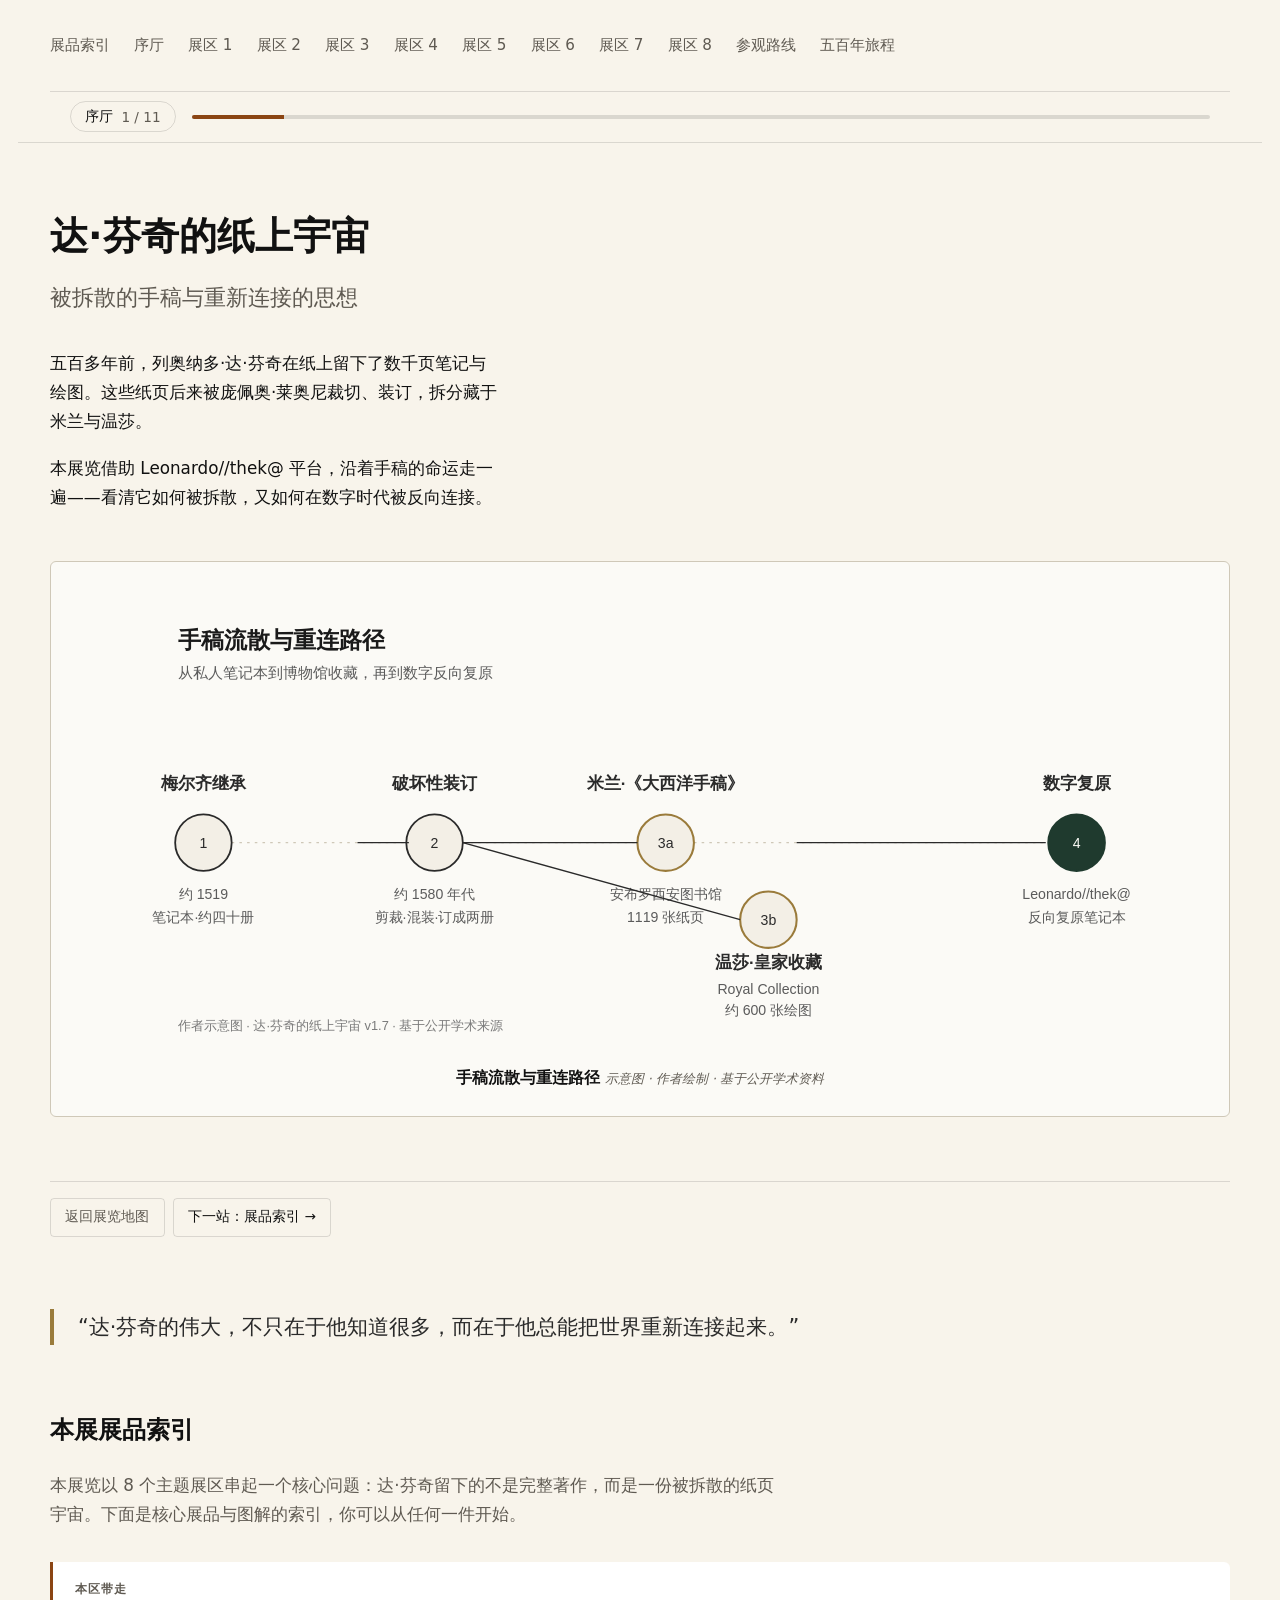
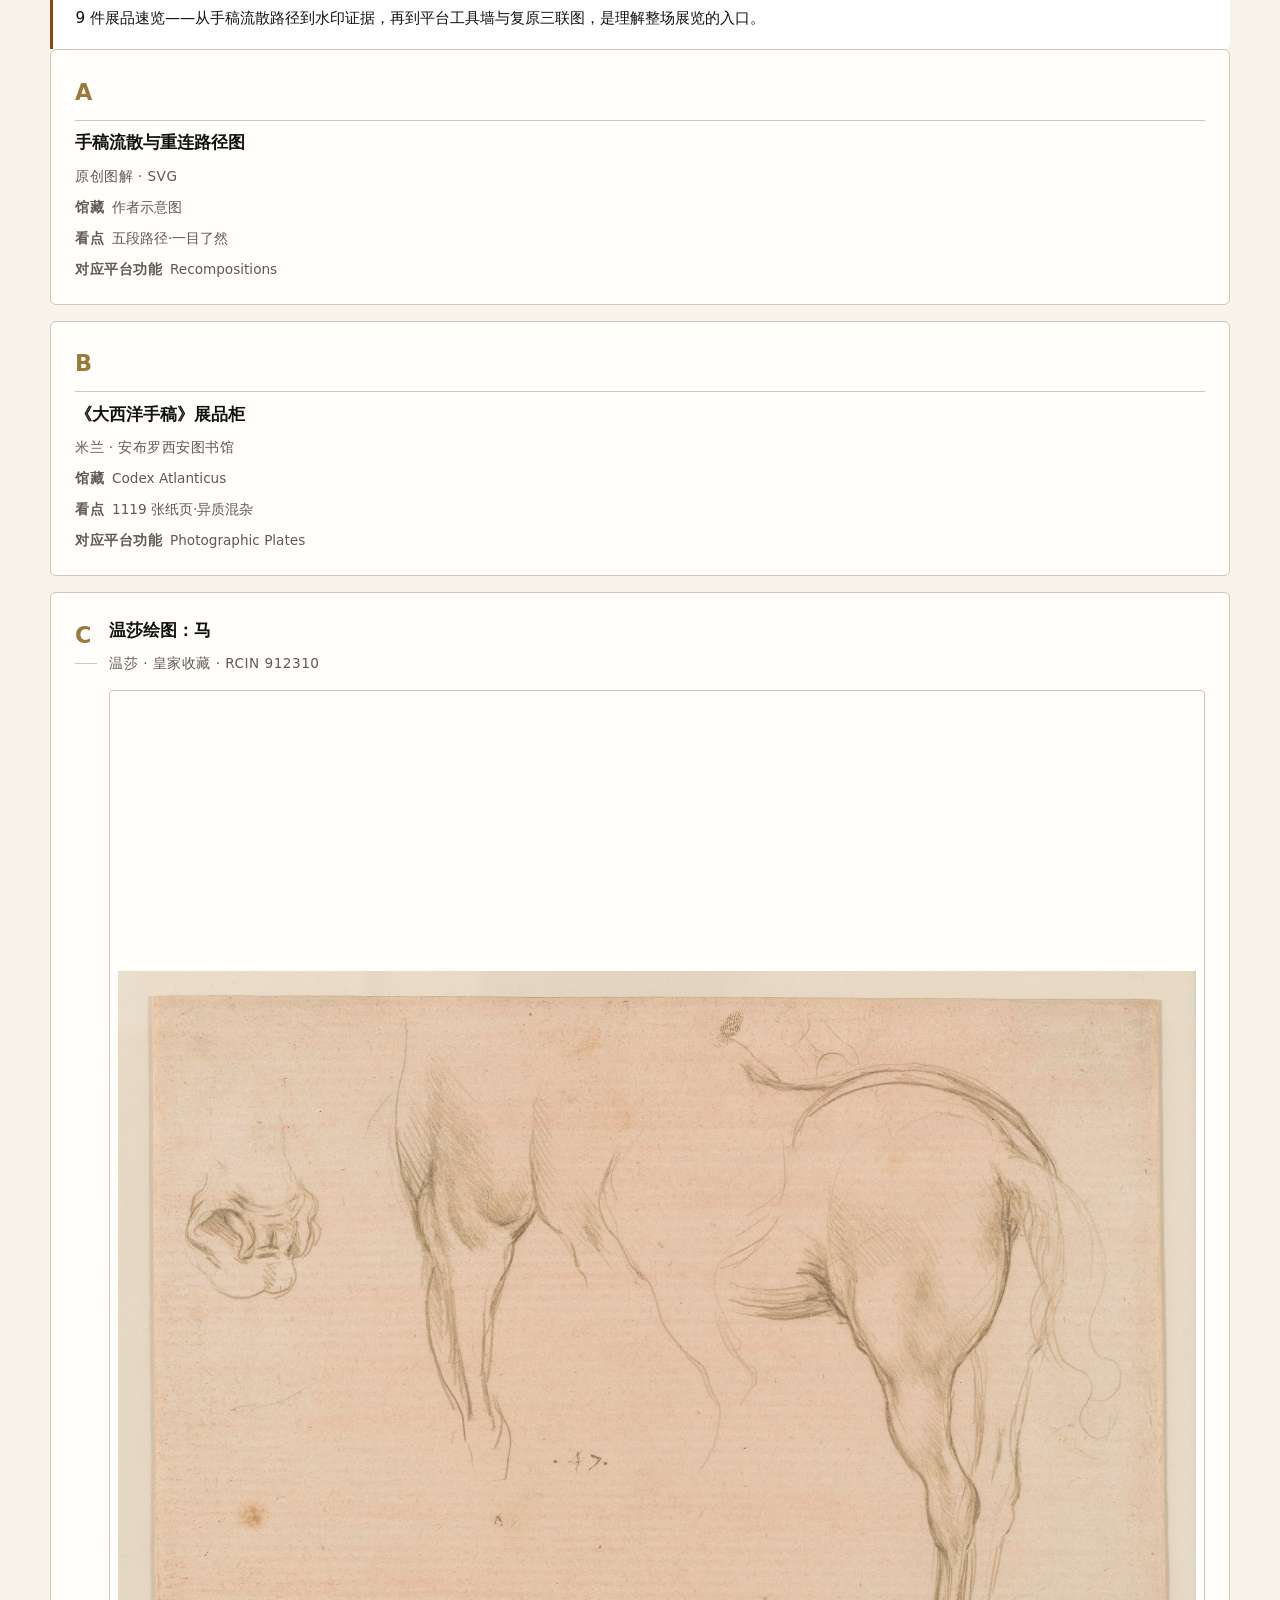
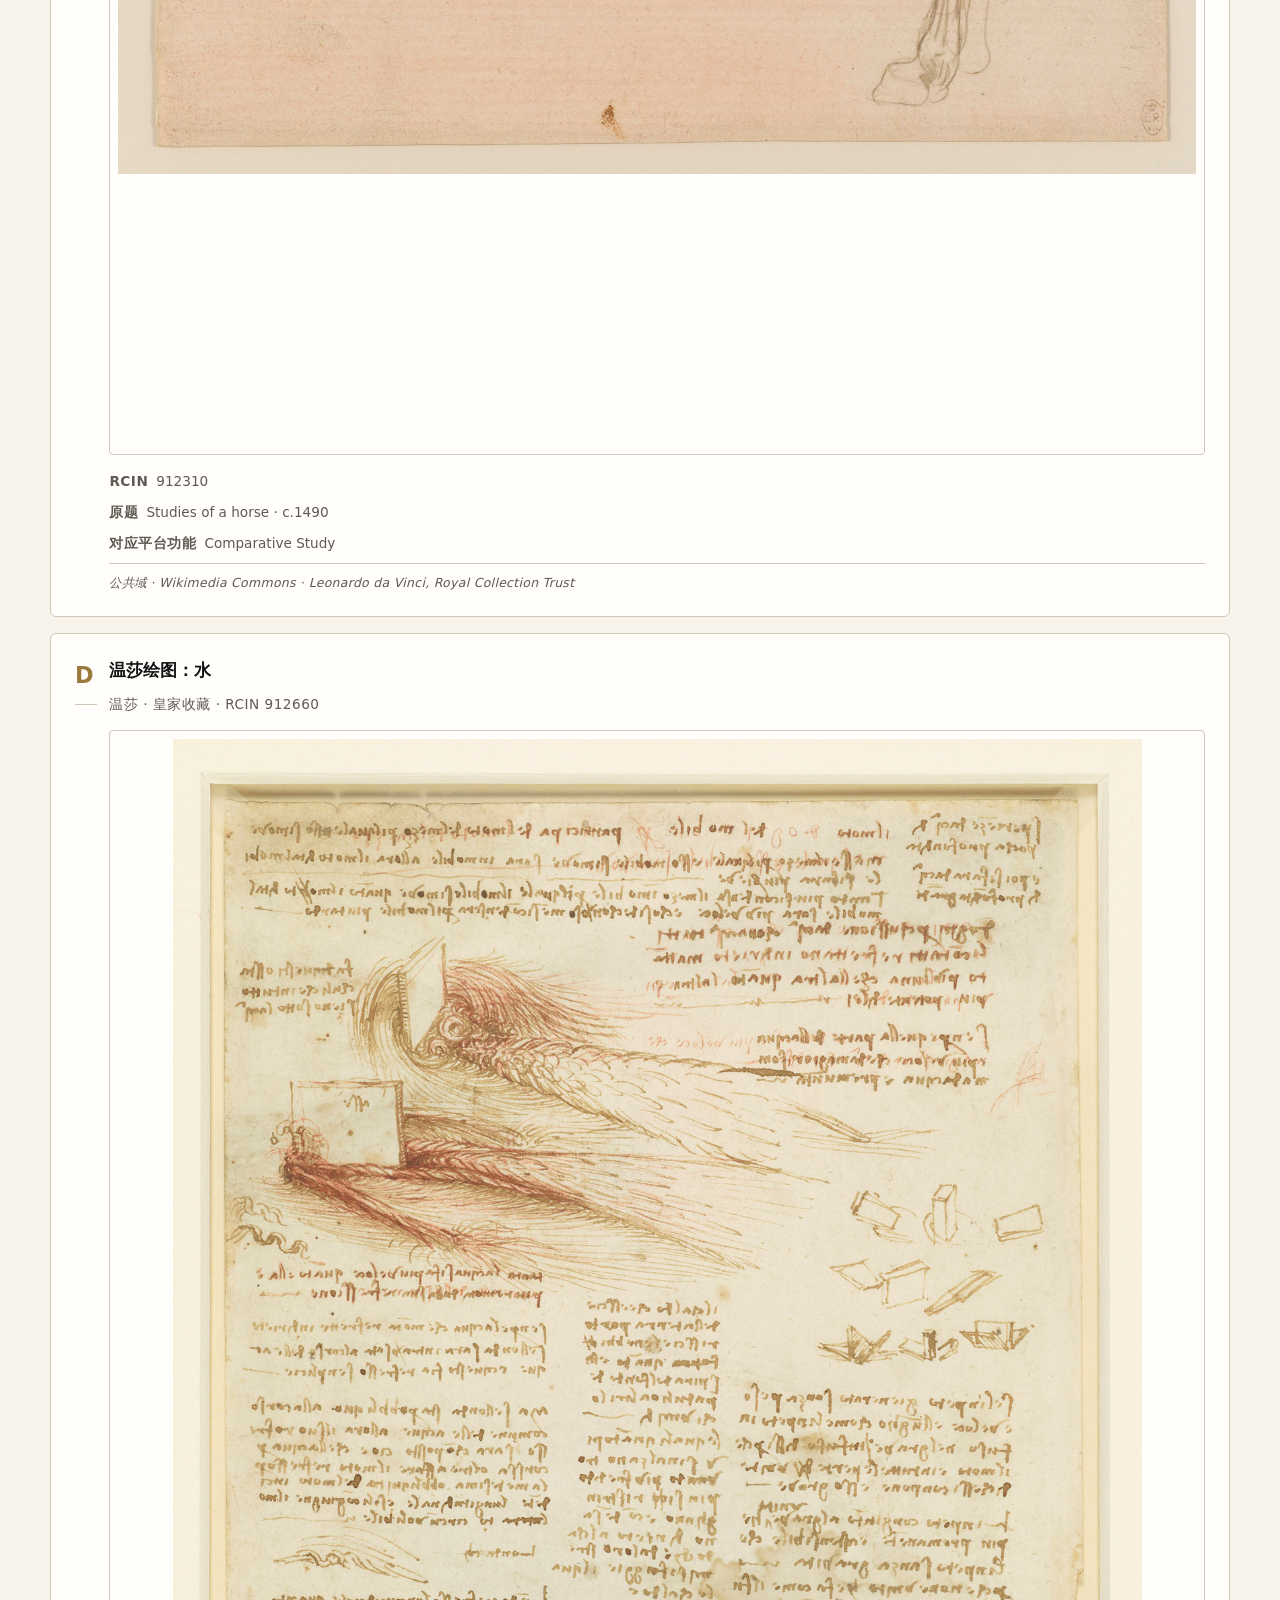
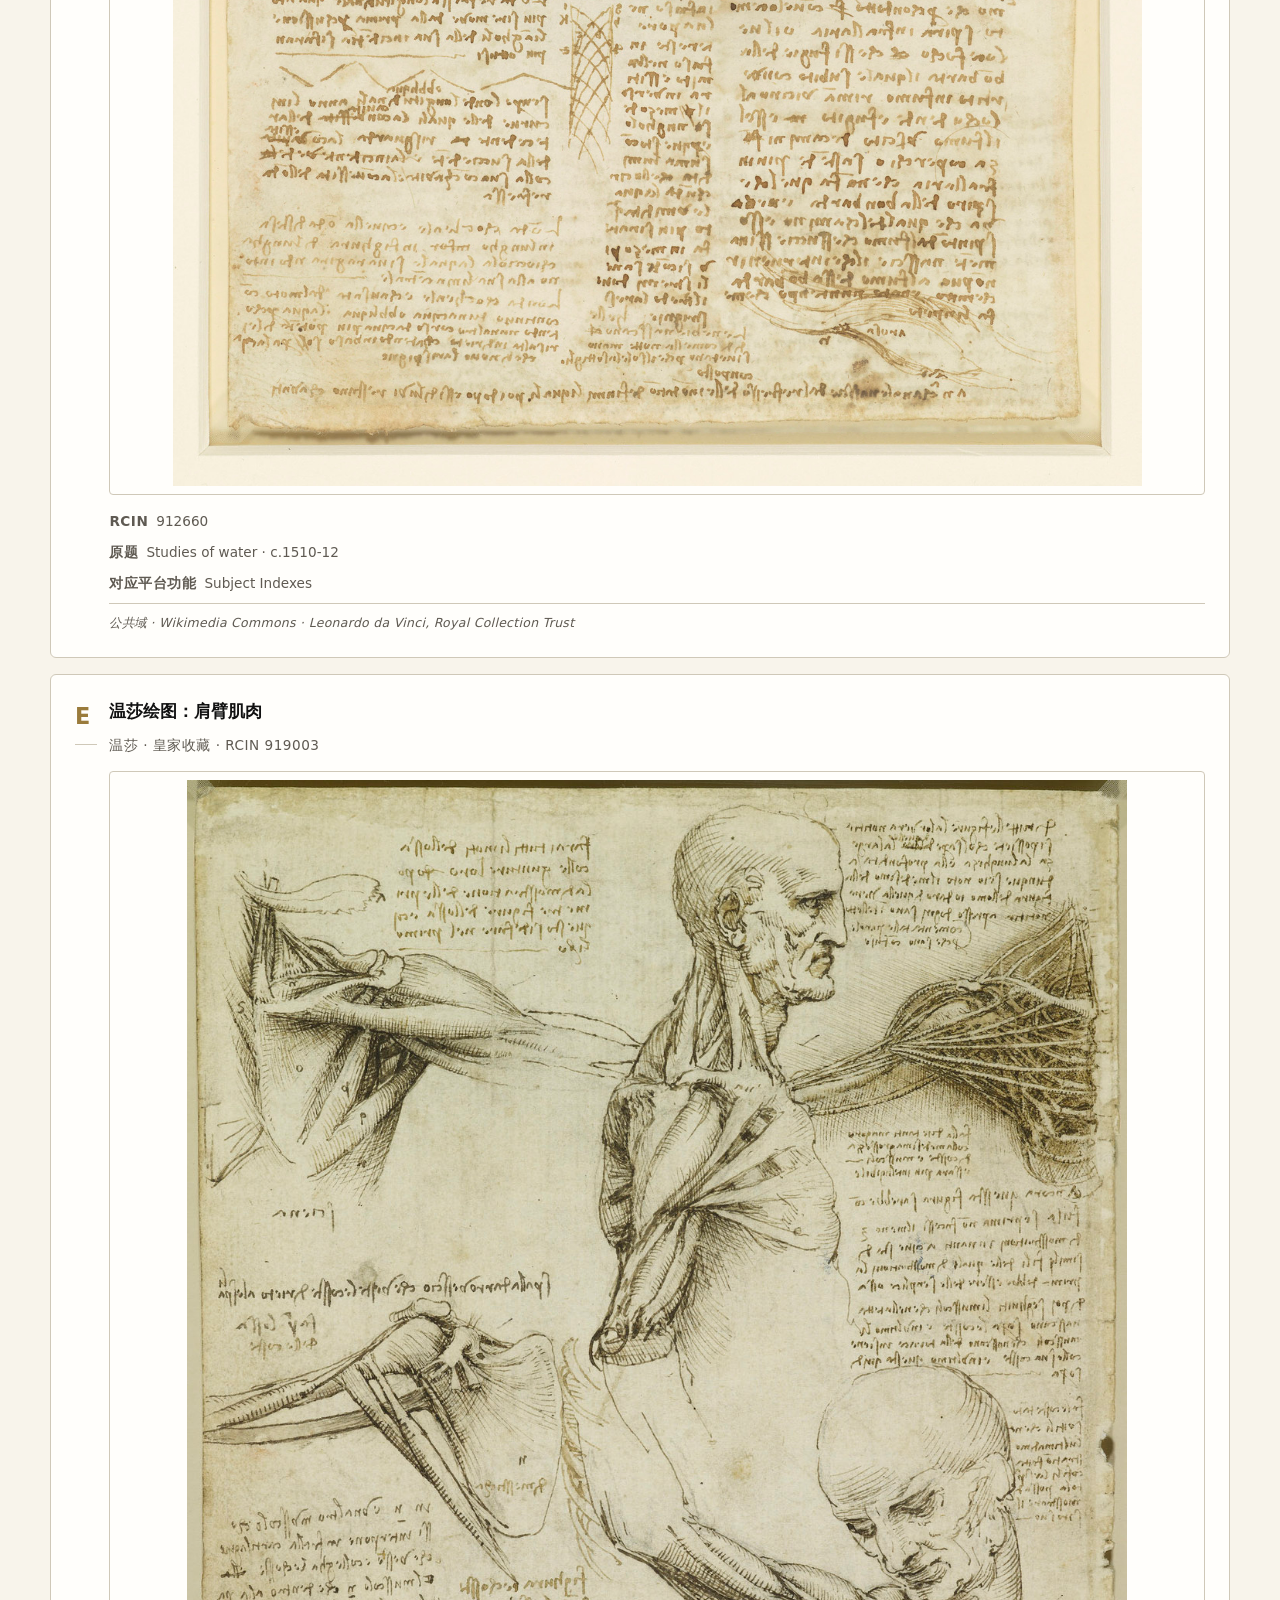
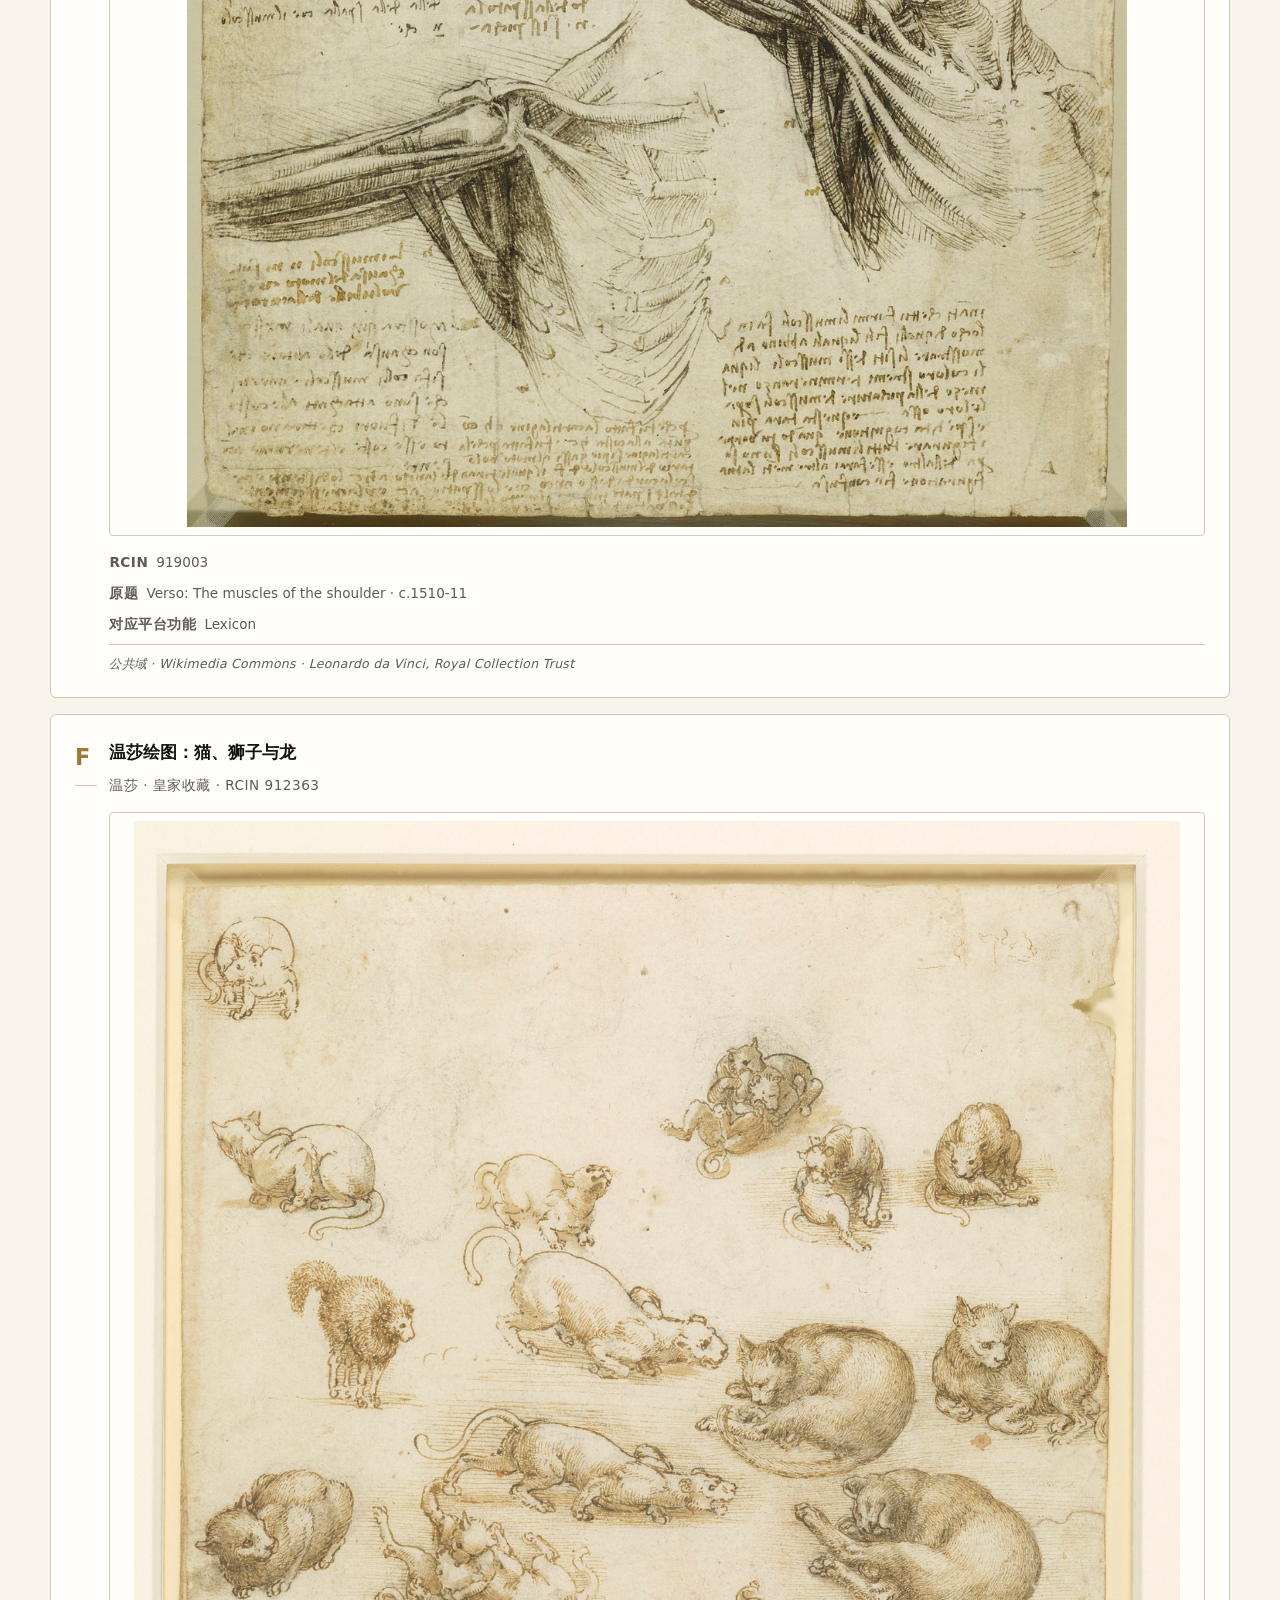
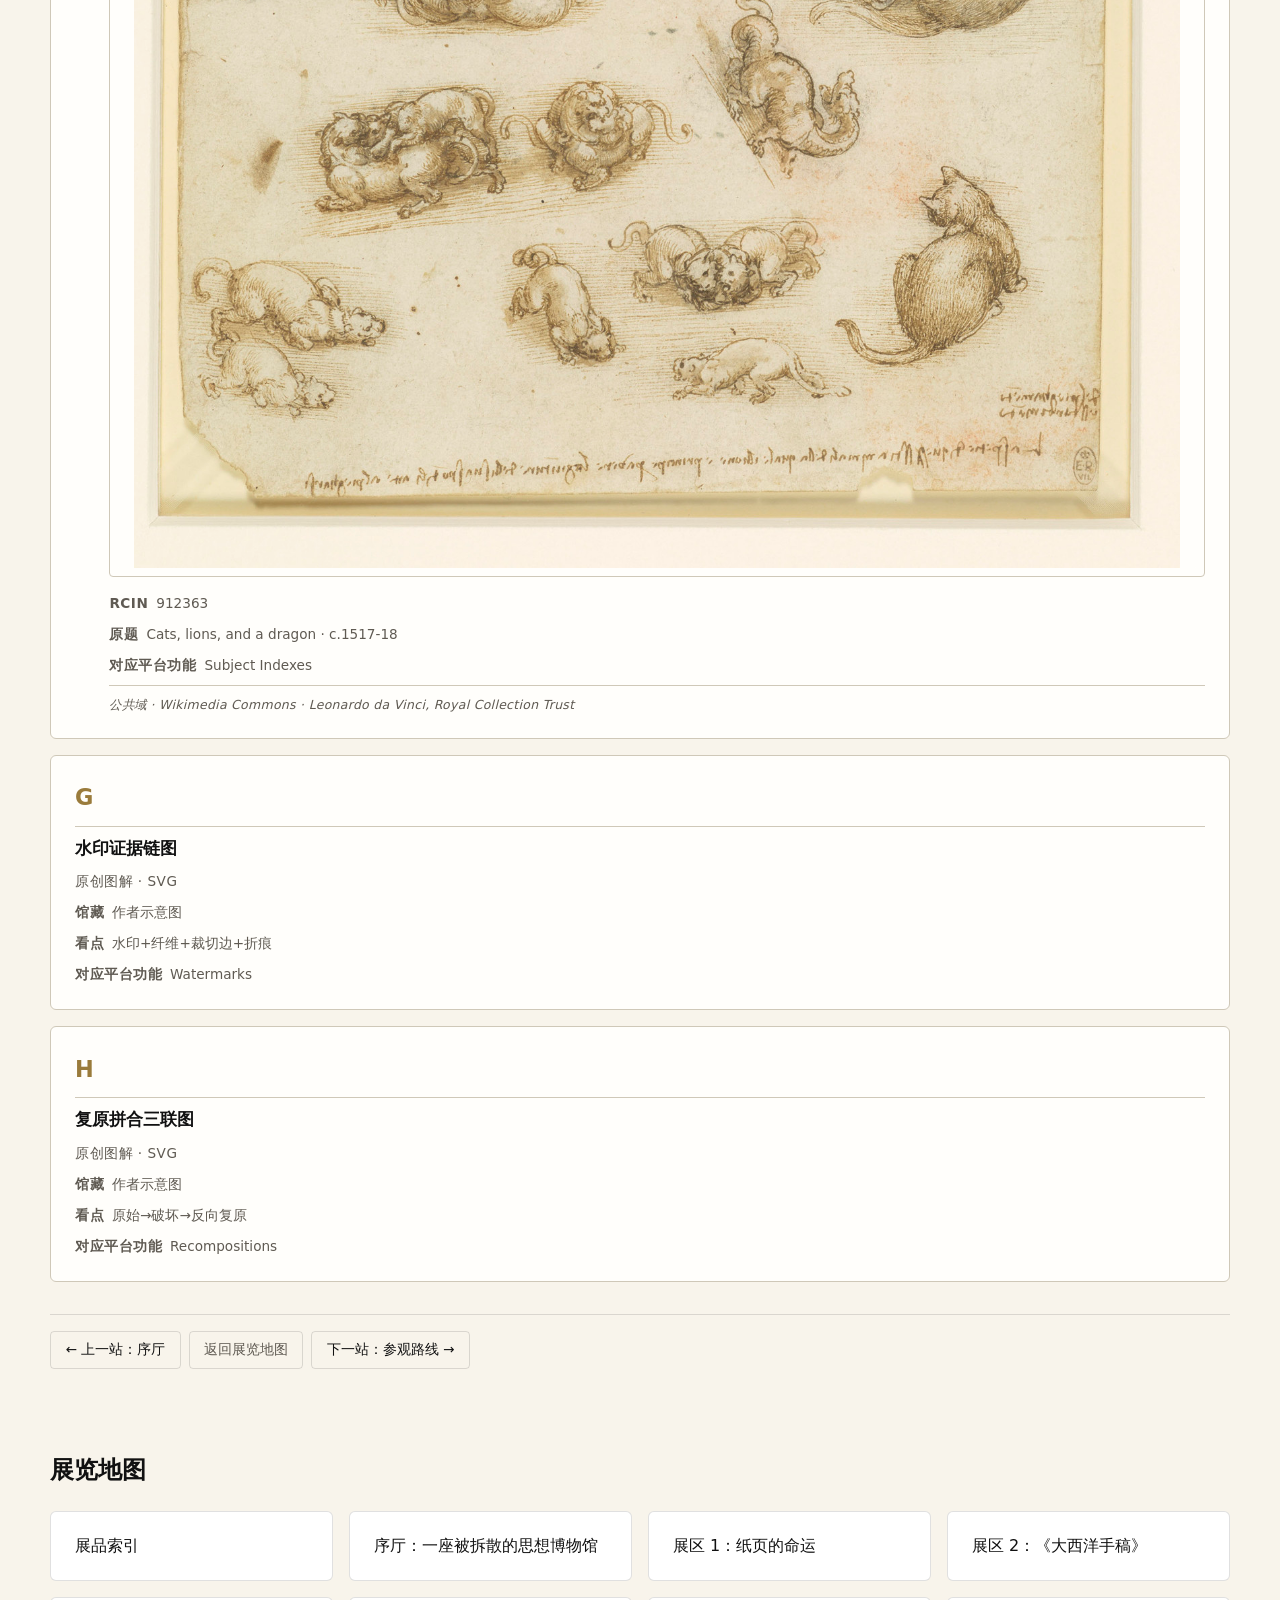
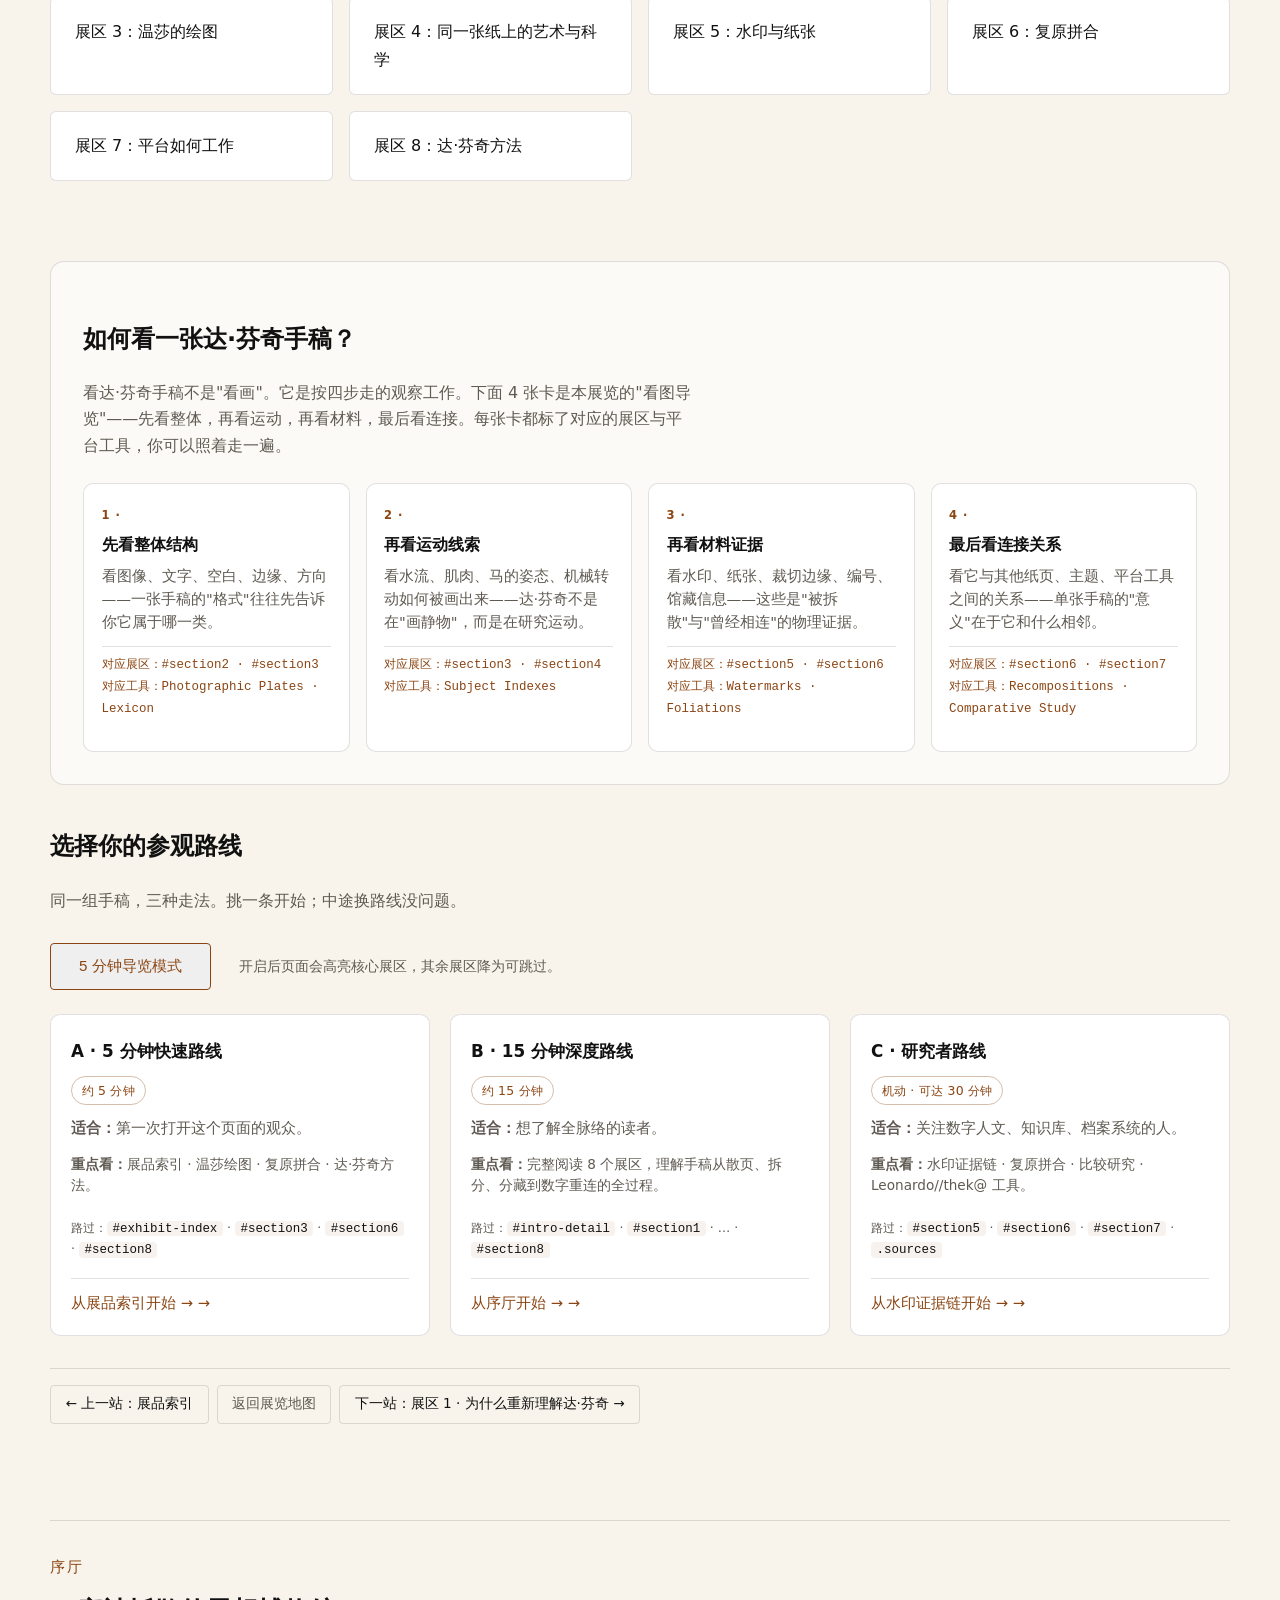
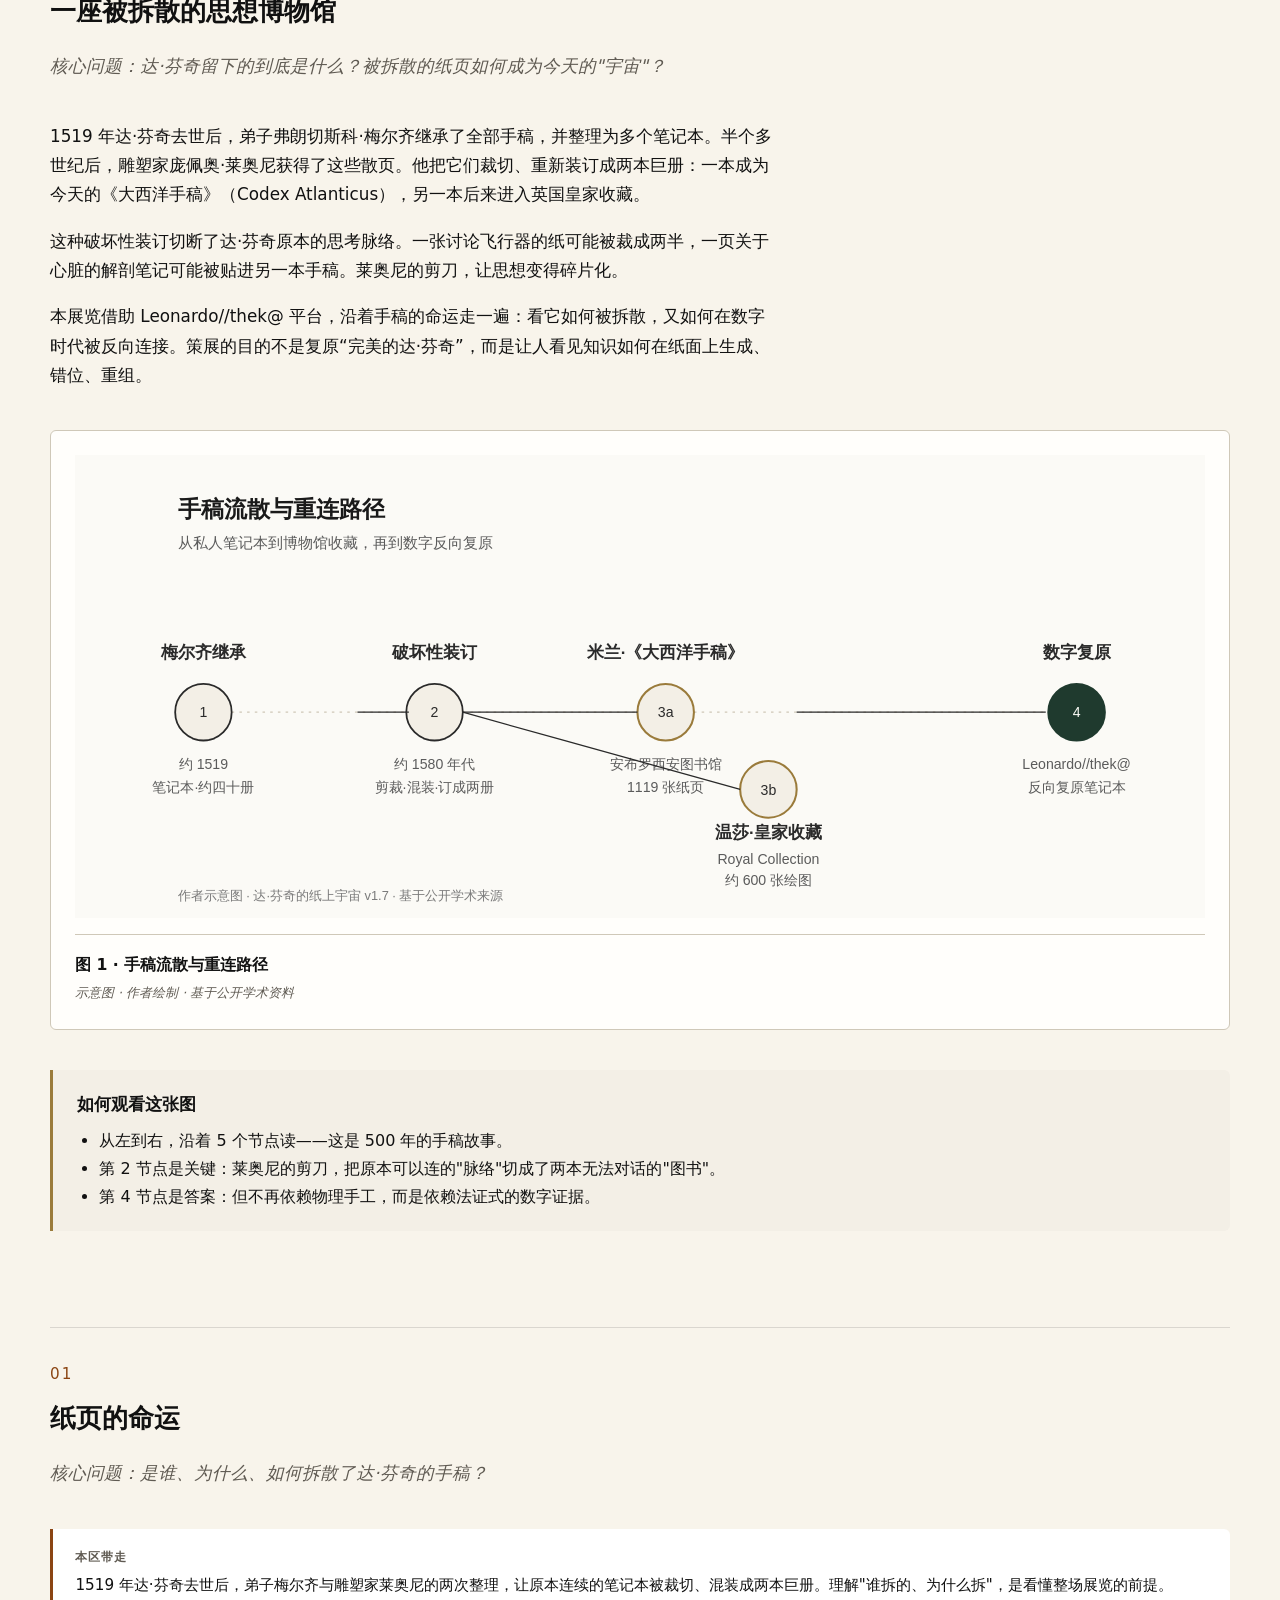
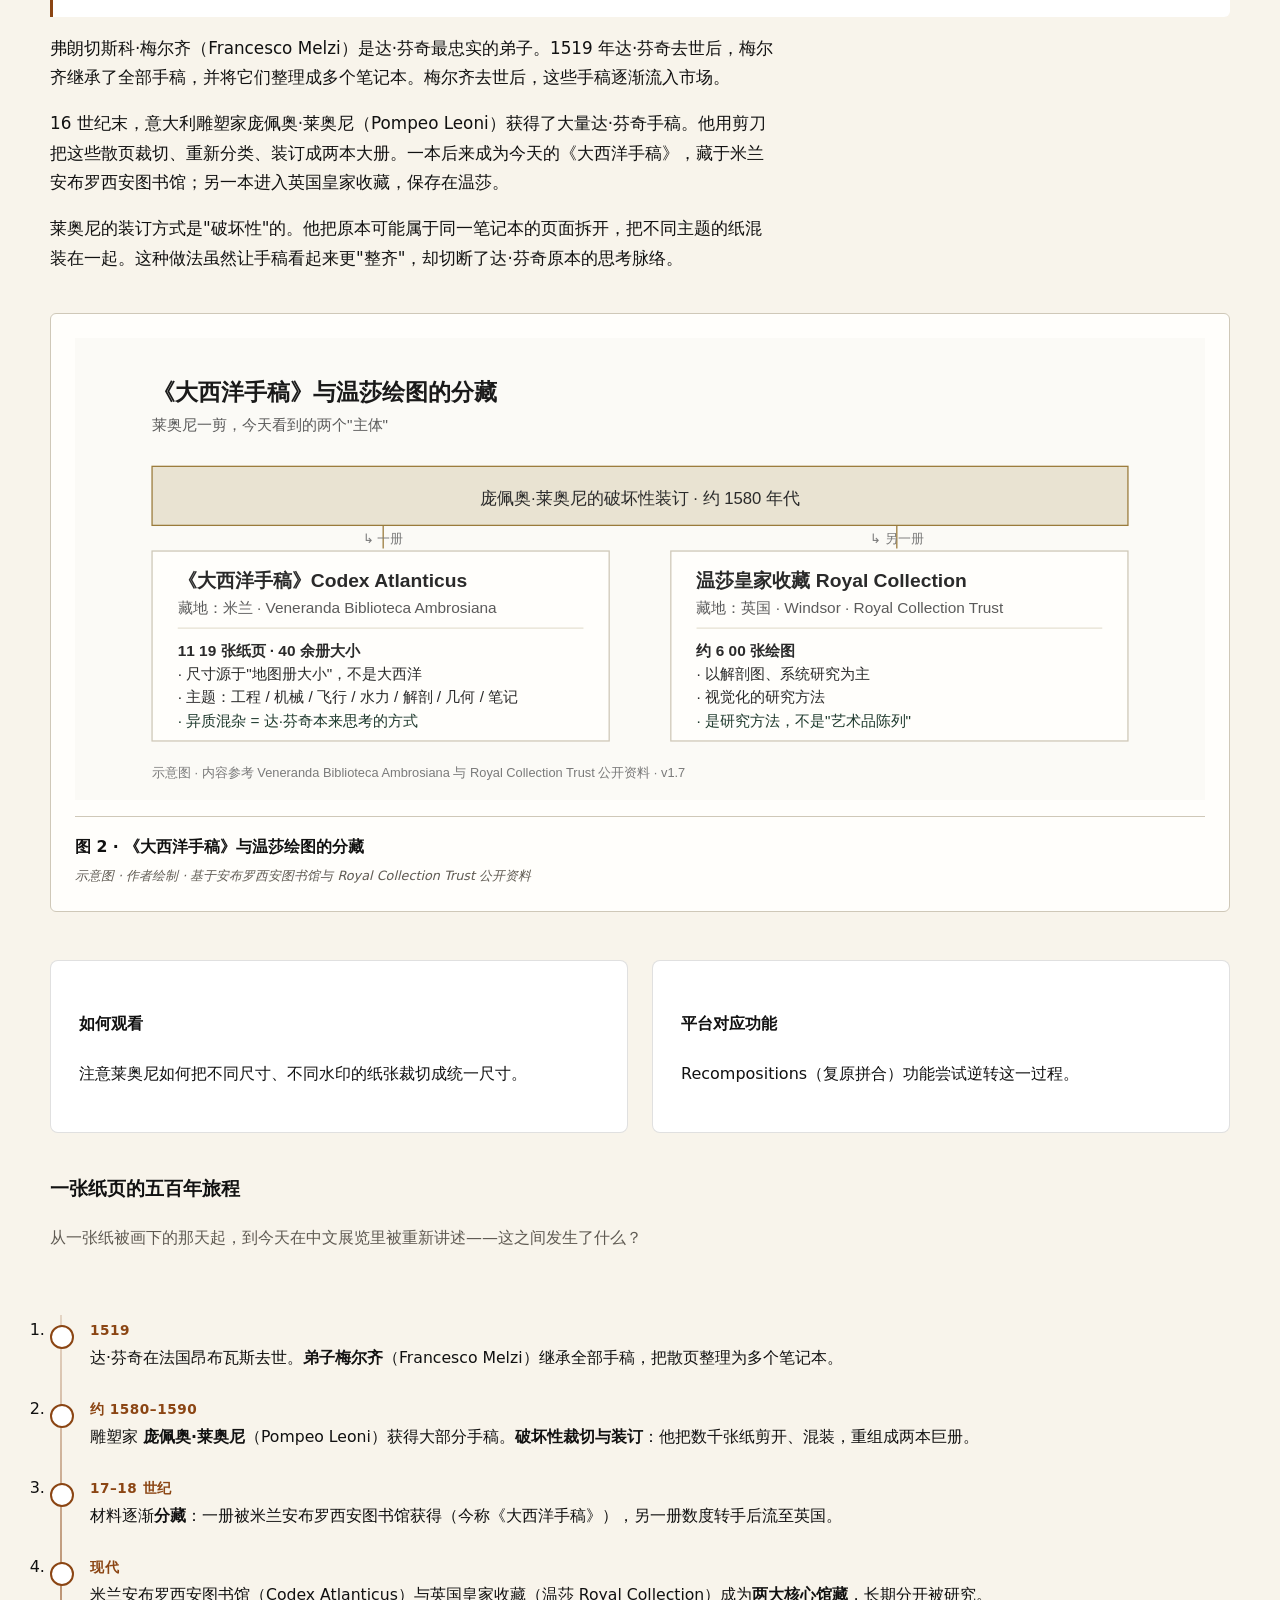
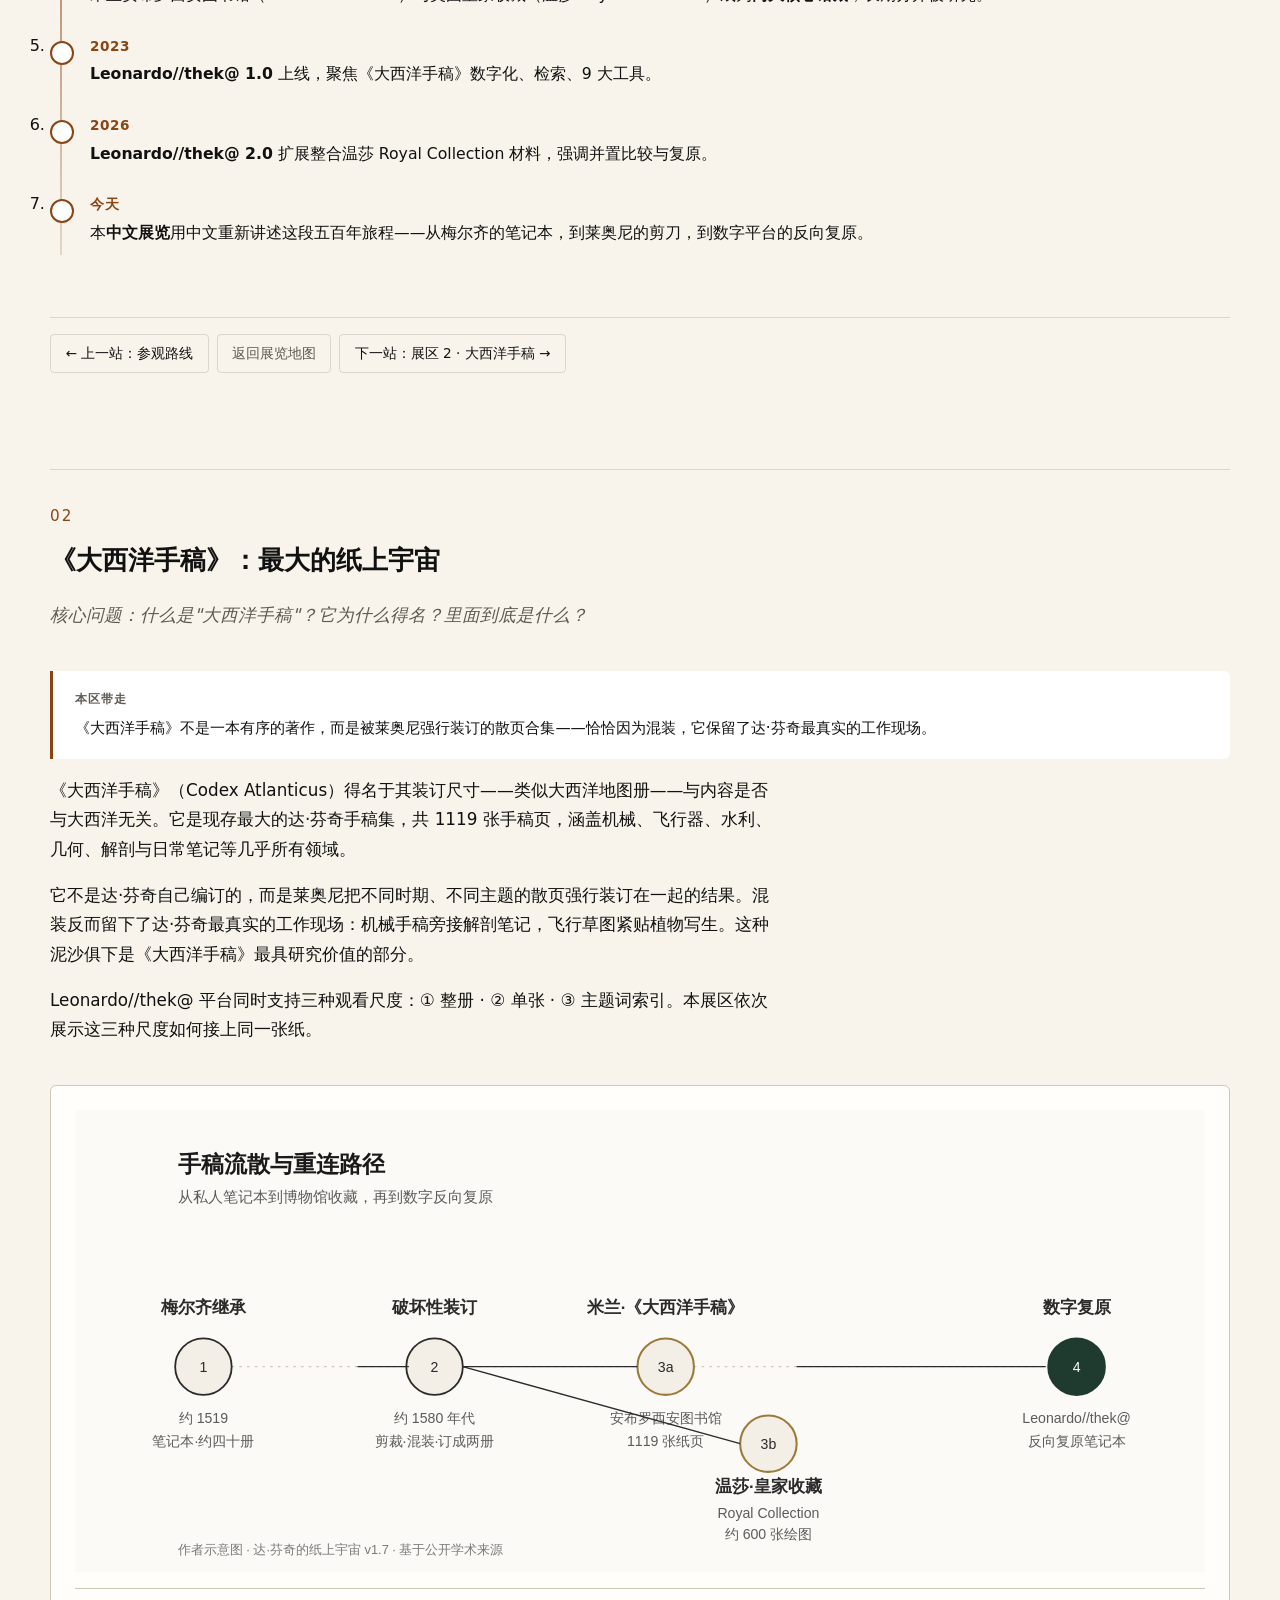
==== commit c512dbd1: "Rebuild guided accessibility from v2.4 baseline" ====
--- a/site/index.html
+++ b/site/index.html
@@ -12,6 +12,7 @@
   <meta name="version" content="v2.3-platform-screenshot-upgrade">
   <meta name="version" content="v2.4-artifact-annotation-upgrade">
 <meta name="version" content="v2.7-content-copy-polish">
+<meta name="version" content="v2.5-real-guided-accessibility">
   <link rel="icon" type="image/svg+xml" href="assets/favicon.svg">
   <meta property="og:image" content="assets/og-cover.svg">
   <meta name="twitter:card" content="summary_large_image">
@@ -26,6 +27,7 @@
 <!-- leonardo-chinese-exhibition v2.3 platform screenshot upgrade -->
 <!-- leonardo-chinese-exhibition v2.4 artifact annotation upgrade -->
 <!-- leonardo-chinese-exhibition v2.7 content copy polish -->
+<!-- leonardo-chinese-exhibition v2.5 real guided accessibility -->
 
 <header>
   <nav>
@@ -44,7 +46,21 @@
   </nav>
 </header>
 
-<section class="hero">
+<!-- v2.5-real — 导览进度条（运行时由 script.js 填充） -->
+<aside class="tour-progress" data-tour-progress aria-label="展区导览进度">
+  <div class="tour-progress-inner">
+    <button class="tour-current" data-tour-current aria-haspopup="true" aria-expanded="false" type="button">
+      <span class="tour-current-label">序厅</span>
+      <span class="tour-current-meta" data-tour-current-meta>1 / 10</span>
+    </button>
+    <div class="tour-progress-bar" data-tour-progress-bar aria-hidden="true">
+      <span class="tour-progress-fill" data-tour-progress-fill style="width: 10%"></span>
+    </div>
+    <ul class="tour-jump-list" data-tour-jump-list aria-label="跳转到展区"></ul>
+  </div>
+</aside>
+
+<section class="hero" id="intro" data-section-label="序厅">
   <div class="hero-content">
     <h1>达·芬奇的纸上宇宙</h1>
     <p class="subtitle">被拆散的手稿与重新连接的思想</p>
@@ -66,10 +82,19 @@
   “达·芬奇的伟大，不只在于他知道很多，而在于他总能把世界重新连接起来。”
 </blockquote>
 
+<!-- v2.5-real — 展览地图锚点（同时保留 #exhibit-index 向后兼容） -->
+<a id="exhibition-map"></a>
+
 <!-- 展品索引 -->
-<section class="exhibit-index" id="exhibit-index">
+<section class="exhibit-index" id="exhibit-index" data-section-label="展品索引">
   <h2>本展展品索引</h2>
   <p class="section-lead">本展览以 8 个主题展区串起一个核心问题：达·芬奇留下的不是完整著作，而是一份被拆散的纸页宇宙。下面是核心展品与图解的索引，你可以从任何一件开始。</p>
+
+  <aside class="section-takeaway" aria-label="本区带走什么">
+    <span class="section-takeaway-label">本区带走</span>
+    9 件展品速览——从手稿流散路径到水印证据，再到平台工具墙与复原三联图，是理解整场展览的入口。
+  </aside>
+
   <div class="exhibit-grid">
     <a class="artifact-card" href="#intro">
       <span class="exhibit-no">A</span>
@@ -92,7 +117,7 @@
       <span class="exhibit-title">温莎绘图：马</span>
       <span class="exhibit-kind">温莎 · 皇家收藏 · RCIN 912310</span>
       <figure class="artifact-image">
-        <img src="assets/images/royal-collection/royal-horse-studies-rcin-912310.jpg" decoding="async" alt="温莎皇家收藏 · RCIN 912310：Studies of a horse，c.1490，钢笔与墨水，反复绘同一匹马的动态。"
+        <img src="assets/images/royal-collection/royal-horse-studies-rcin-912310.jpg" loading="lazy" decoding="async" alt="温莎皇家收藏 · RCIN 912310：Studies of a horse，c.1490，钢笔与墨水，反复绘同一匹马的动态。"
              data-lightbox data-section="exhibit-index"
              data-title="Studies of a horse · 展品索引速览"
              data-subtitle="温莎 · 皇家收藏 · RCIN 912310 · 速览缩略"
@@ -109,7 +134,7 @@
       <span class="exhibit-title">温莎绘图：水</span>
       <span class="exhibit-kind">温莎 · 皇家收藏 · RCIN 912660</span>
       <figure class="artifact-image">
-        <img src="assets/images/royal-collection/royal-water-studies-rcin-912660.jpg" decoding="async" alt="温莎皇家收藏 · RCIN 912660：Studies of water，c.1510-12，连续的涡旋、笔触、投射。"
+        <img src="assets/images/royal-collection/royal-water-studies-rcin-912660.jpg" loading="lazy" decoding="async" alt="温莎皇家收藏 · RCIN 912660：Studies of water，c.1510-12，连续的涡旋、笔触、投射。"
              data-lightbox data-section="exhibit-index"
              data-title="Studies of water · 展品索引速览"
              data-subtitle="温莎 · 皇家收藏 · RCIN 912660 · 速览缩略"
@@ -126,7 +151,7 @@
       <span class="exhibit-title">温莎绘图：肩臂肌肉</span>
       <span class="exhibit-kind">温莎 · 皇家收藏 · RCIN 919003</span>
       <figure class="artifact-image">
-        <img src="assets/images/royal-collection/royal-shoulder-arm-rcin-919003.jpg" decoding="async" alt="温莎皇家收藏 · RCIN 919003：Verso: The muscles of the shoulder，c.1510-11。"
+        <img src="assets/images/royal-collection/royal-shoulder-arm-rcin-919003.jpg" loading="lazy" decoding="async" alt="温莎皇家收藏 · RCIN 919003：Verso: The muscles of the shoulder，c.1510-11。"
              data-lightbox data-section="exhibit-index"
              data-title="The muscles of the shoulder · 展品索引速览"
              data-subtitle="温莎 · 皇家收藏 · RCIN 919003 · 速览缩略"
@@ -143,7 +168,7 @@
       <span class="exhibit-title">温莎绘图：猫、狮子与龙</span>
       <span class="exhibit-kind">温莎 · 皇家收藏 · RCIN 912363</span>
       <figure class="artifact-image">
-        <img src="assets/images/royal-collection/royal-cats-lions-dragon-rcin-912363.jpg" decoding="async" alt="温莎皇家收藏 · RCIN 912363：Cats, lions, and a dragon，c.1517-18。"
+        <img src="assets/images/royal-collection/royal-cats-lions-dragon-rcin-912363.jpg" loading="lazy" decoding="async" alt="温莎皇家收藏 · RCIN 912363：Cats, lions, and a dragon，c.1517-18。"
              data-lightbox data-section="exhibit-index"
              data-title="Cats, lions, and a dragon · 展品索引速览"
              data-subtitle="温莎 · 皇家收藏 · RCIN 912363 · 速览缩略"
@@ -219,9 +244,18 @@
 </section>
 
 <!-- v2.2 — 参观路线 -->
-<section class="visit-routes" id="visit-routes">
+<section class="visit-routes" id="visit-routes" data-section-label="参观路线">
   <h2>选择你的参观路线</h2>
   <p class="route-lede">同一组手稿，三种走法。挑一条开始；中途换路线没问题。</p>
+
+  <!-- v2.5-real — 5 分钟导览模式入口 -->
+  <div class="guided-mode-launcher">
+    <button type="button" class="btn btn-secondary" data-guided-toggle="true" aria-pressed="false">
+      5 分钟导览模式
+    </button>
+    <p class="guided-mode-hint">开启后页面会高亮核心展区，其余展区降为可跳过。</p>
+  </div>
+
   <div class="route-grid">
     <article class="route-card">
       <h3 class="route-name">A · 5 分钟快速路线</h3>
@@ -279,7 +313,7 @@
   </div>
 
   <figure class="figure-large">
-    <img src="assets/diagrams/manuscript-journey.svg" decoding="async" alt="手稿流散与重连路径图：从梅尔齐继承，经莱奥尼破坏性装订，分藏于米兰《大西洋手稿》与温莎皇家收藏，再经 Leonardo//thek@ 反向复原。">
+    <img src="assets/diagrams/manuscript-journey.svg" loading="lazy" decoding="async" alt="手稿流散与重连路径图：从梅尔齐继承，经莱奥尼破坏性装订，分藏于米兰《大西洋手稿》与温莎皇家收藏，再经 Leonardo//thek@ 反向复原。">
     <figcaption>
       <span class="figure-title">图 1 · 手稿流散与重连路径</span>
       <span class="source-note">示意图 · 作者绘制 · 基于公开学术资料</span>
@@ -297,13 +331,18 @@
 </section>
 
 <!-- 展区 1 -->
-<section id="section1" class="exhibition-section">
+<section id="section1" class="exhibition-section" data-section-label="展区 1 · 为什么重新理解达·芬奇">
   <div class="section-header">
     <span class="section-number">01</span>
     <h2>纸页的命运</h2>
     <p class="core-question">核心问题：是谁、为什么、如何拆散了达·芬奇的手稿？</p>
   </div>
 
+  <aside class="section-takeaway" aria-label="本区带走什么">
+    <span class="section-takeaway-label">本区带走</span>
+    1519 年达·芬奇去世后，弟子梅尔齐与雕塑家莱奥尼的两次整理，让原本连续的笔记本被裁切、混装成两本巨册。理解"谁拆的、为什么拆"，是看懂整场展览的前提。
+  </aside>
+
   <div class="section-content">
     <p>弗朗切斯科·梅尔齐（Francesco Melzi）是达·芬奇最忠实的弟子。1519 年达·芬奇去世后，梅尔齐继承了全部手稿，并将它们整理成多个笔记本。梅尔齐去世后，这些手稿逐渐流入市场。</p>
     <p>16 世纪末，意大利雕塑家庞佩奥·莱奥尼（Pompeo Leoni）获得了大量达·芬奇手稿。他用剪刀把这些散页裁切、重新分类、装订成两本大册。一本后来成为今天的《大西洋手稿》，藏于米兰安布罗西安图书馆；另一本进入英国皇家收藏，保存在温莎。</p>
@@ -311,7 +350,7 @@
   </div>
 
   <figure class="figure-large">
-    <img src="assets/diagrams/collection-split.svg" decoding="async" alt="《大西洋手稿》与温莎皇家收藏的分藏关系图：一组原本的手稿被莱奥尼剪裁后分装为两册。">
+    <img src="assets/diagrams/collection-split.svg" loading="lazy" decoding="async" alt="《大西洋手稿》与温莎皇家收藏的分藏关系图：一组原本的手稿被莱奥尼剪裁后分装为两册。">
     <figcaption>
       <span class="figure-title">图 2 · 《大西洋手稿》与温莎绘图的分藏</span>
       <span class="source-note">示意图 · 作者绘制 · 基于安布罗西安图书馆与 Royal Collection Trust 公开资料</span>
@@ -364,13 +403,18 @@
   </ol>
 </section>
 <!-- 展区 2 -->
-<section id="section2" class="exhibition-section">
+<section id="section2" class="exhibition-section" data-section-label="展区 2 · 大西洋手稿">
   <div class="section-header">
     <span class="section-number">02</span>
     <h2>《大西洋手稿》：最大的纸上宇宙</h2>
     <p class="core-question">核心问题：什么是"大西洋手稿"？它为什么得名？里面到底是什么？</p>
   </div>
 
+  <aside class="section-takeaway" aria-label="本区带走什么">
+    <span class="section-takeaway-label">本区带走</span>
+    《大西洋手稿》不是一本有序的著作，而是被莱奥尼强行装订的散页合集——恰恰因为混装，它保留了达·芬奇最真实的工作现场。
+  </aside>
+
   <div class="section-content">
     <p>《大西洋手稿》（Codex Atlanticus）得名于其装订尺寸——类似大西洋地图册——与内容是否与大西洋无关。它是现存最大的达·芬奇手稿集，共 1119 张手稿页，涵盖机械、飞行器、水利、几何、解剖与日常笔记等几乎所有领域。</p>
     <p>它不是达·芬奇自己编订的，而是莱奥尼把不同时期、不同主题的散页强行装订在一起的结果。混装反而留下了达·芬奇最真实的工作现场：机械手稿旁接解剖笔记，飞行草图紧贴植物写生。这种泥沙俱下是《大西洋手稿》最具研究价值的部分。</p>
@@ -378,7 +422,7 @@
   </div>
 
   <figure class="figure-large">
-    <img src="assets/diagrams/manuscript-journey.svg" decoding="async" alt="《大西洋手稿》在米兰安布罗西安图书馆的具体节点（示意图）。">
+    <img src="assets/diagrams/manuscript-journey.svg" loading="lazy" decoding="async" alt="《大西洋手稿》在米兰安布罗西安图书馆的具体节点（示意图）。">
     <figcaption>
       <span class="figure-title">图 3 · 《大西洋手稿》在手稿路径中的位置</span>
       <span class="source-note">示意图 · 米兰安布罗西安图书馆藏 · 作者绘制</span>
@@ -401,7 +445,7 @@
       <span class="exhibit-title">Codex Atlanticus · f.719 正面</span>
       <span class="exhibit-kind">米兰 · 安布罗西安图书馆</span>
       <figure class="artifact-image">
-        <img src="assets/images/codex-atlanticus/codex-atlanticus-f719-recto.jpg" decoding="async" alt="Codex Atlanticus f.719 recto：钢笔与墨水，包含机械与飞行器相关元素；本图为代表页之一。"
+        <img src="assets/images/codex-atlanticus/codex-atlanticus-f719-recto.jpg" loading="lazy" decoding="async" alt="Codex Atlanticus f.719 recto：钢笔与墨水，包含机械与飞行器相关元素；本图为代表页之一。"
              data-lightbox
              data-title="Codex Atlanticus · f.719 正面"
              data-subtitle="钢笔与墨水 · 机械与飞行器 · 表格式布局"
@@ -430,7 +474,7 @@
       <span class="exhibit-title">Codex Atlanticus · f.21 正面</span>
       <span class="exhibit-kind">米兰 · 安布罗西安图书馆</span>
       <figure class="artifact-image">
-        <img src="assets/images/codex-atlanticus/codex-atlanticus-f21-recto.jpg" decoding="async" alt="Codex Atlanticus f.21 recto：早期笔记本中的混合主题页，常被用作"莱奥尼剪刀"研究的示例。"
+        <img src="assets/images/codex-atlanticus/codex-atlanticus-f21-recto.jpg" loading="lazy" decoding="async" alt="Codex Atlanticus f.21 recto：早期笔记本中的混合主题页，常被用作"莱奥尼剪刀"研究的示例。"
              data-lightbox
              data-section="section2"
              data-title="Codex Atlanticus · f.21 正面"
@@ -460,12 +504,17 @@
 </section>
 
 <!-- 展区 3 -->
-<section id="section3" class="exhibition-section">
+<section id="section3" class="exhibition-section" data-section-label="展区 3 · 温莎手稿">
   <div class="section-header">
     <span class="section-number">03</span>
     <h2>温莎的绘图</h2>
     <p class="core-question">核心问题：温莎手稿与《大西洋手稿》有什么不同？为什么不能把它们当成"另一种大西洋"？</p>
   </div>
+
+  <aside class="section-takeaway" aria-label="本区带走什么">
+    <span class="section-takeaway-label">本区带走</span>
+    温莎绘图不是达·芬奇的"艺术插图"，而是他的观察工具——马、水、肌肉、猛兽的姿态，都在帮助他理解运动与结构。
+  </aside>
 
   <div class="section-content">
     <p>温莎皇家图书馆收藏了约 600 张达·芬奇绘图，其中解剖图最系统，动物与风景图最生动。这些绘图不是艺术作品，而是达·芬奇用来观察与理解世界的工具。</p>
@@ -478,7 +527,7 @@
       <span class="exhibit-title">马的研究</span>
       <span class="exhibit-kind">温莎 · 皇家收藏 · RCIN 912310</span>
       <figure class="artifact-image">
-        <img src="assets/images/royal-collection/royal-horse-studies-rcin-912310.jpg" decoding="async" alt="温莎皇家收藏 · RCIN 912310：Studies of a horse，c.1490，钢笔与墨水，反复绘同一匹马的动态。"
+        <img src="assets/images/royal-collection/royal-horse-studies-rcin-912310.jpg" loading="lazy" decoding="async" alt="温莎皇家收藏 · RCIN 912310：Studies of a horse，c.1490，钢笔与墨水，反复绘同一匹马的动态。"
              data-lightbox data-section="section3"
              data-title="Studies of a horse（马的研究）"
              data-subtitle="c.1490 · 温莎皇家收藏 · RCIN 912310"
@@ -496,7 +545,7 @@
       <span class="exhibit-title">水的研究</span>
       <span class="exhibit-kind">温莎 · 皇家收藏 · RCIN 912660</span>
       <figure class="artifact-image">
-        <img src="assets/images/royal-collection/royal-water-studies-rcin-912660.jpg" decoding="async" alt="温莎皇家收藏 · RCIN 912660：Studies of water，c.1510-12，连续的涡旋、笔触、投射。"
+        <img src="assets/images/royal-collection/royal-water-studies-rcin-912660.jpg" loading="lazy" decoding="async" alt="温莎皇家收藏 · RCIN 912660：Studies of water，c.1510-12，连续的涡旋、笔触、投射。"
              data-lightbox data-section="section3"
              data-title="Studies of water（水的涡旋）"
              data-subtitle="c.1510-12 · 温莎皇家收藏 · RCIN 912660"
@@ -526,7 +575,7 @@
       <span class="exhibit-title">肩臂肌肉</span>
       <span class="exhibit-kind">温莎 · 皇家收藏 · RCIN 919003</span>
       <figure class="artifact-image">
-        <img src="assets/images/royal-collection/royal-shoulder-arm-rcin-919003.jpg" decoding="async" alt="温莎皇家收藏 · RCIN 919003：Verso - The muscles of the shoulder，c.1510-11，剑士抬臂肌肉状态的精确记录。"
+        <img src="assets/images/royal-collection/royal-shoulder-arm-rcin-919003.jpg" loading="lazy" decoding="async" alt="温莎皇家收藏 · RCIN 919003：Verso - The muscles of the shoulder，c.1510-11，剑士抬臂肌肉状态的精确记录。"
              data-lightbox data-section="section3"
              data-title="The muscles of the shoulder（肩臂肌肉）"
              data-subtitle="c.1510-11 · 温莎皇家收藏 · RCIN 919003 · Verso"
@@ -556,7 +605,7 @@
       <span class="exhibit-title">猫、狮子与龙</span>
       <span class="exhibit-kind">温莎 · 皇家收藏 · RCIN 912363</span>
       <figure class="artifact-image">
-        <img src="assets/images/royal-collection/royal-cats-lions-dragon-rcin-912363.jpg" decoding="async" alt="温莎皇家收藏 · RCIN 912363：Cats, lions, and a dragon，c.1517-18，猛兽的运动、肌肉、毛发对比。"
+        <img src="assets/images/royal-collection/royal-cats-lions-dragon-rcin-912363.jpg" loading="lazy" decoding="async" alt="温莎皇家收藏 · RCIN 912363：Cats, lions, and a dragon，c.1517-18，猛兽的运动、肌肉、毛发对比。"
              data-lightbox data-section="section3"
              data-title="Cats, lions, and a dragon（猫、狮子与龙）"
              data-subtitle="c.1517-18 · 温莎皇家收藏 · RCIN 912363"
@@ -602,7 +651,7 @@
   <div class="reading-cards">
     <article class="reading-card">
       <figure class="reading-image">
-        <img src="assets/images/royal-collection/royal-water-studies-rcin-912660.jpg" decoding="async"
+        <img src="assets/images/royal-collection/royal-water-studies-rcin-912660.jpg" loading="lazy" decoding="async"
           alt="温莎皇家收藏 · RCIN 912660：Studies of water，c.1510-12，连续的涡旋与笔触。"
           data-lightbox
           data-title="Studies of water（水的涡旋）"
@@ -622,7 +671,7 @@
 
     <article class="reading-card">
       <figure class="reading-image">
-        <img src="assets/images/royal-collection/royal-shoulder-arm-rcin-919003.jpg" decoding="async"
+        <img src="assets/images/royal-collection/royal-shoulder-arm-rcin-919003.jpg" loading="lazy" decoding="async"
           alt="温莎皇家收藏 · RCIN 919003：Verso - The muscles of the shoulder，剑士抬臂肌肉结构记录。"
           data-lightbox
           data-title="The muscles of the shoulder（肩臂肌肉）"
@@ -643,20 +692,25 @@
 </section>
 
 <!-- 展区 4 -->
-<section id="section4" class="exhibition-section">
+<section id="section4" class="exhibition-section" data-section-label="展区 4 · 复原拼合">
   <div class="section-header">
     <span class="section-number">04</span>
     <h2>同一张纸上的艺术与科学</h2>
     <p class="core-question">核心问题：达·芬奇真的把"艺术"与"科学"分开了吗？还是他在同一张纸上同时做着两件事？</p>
   </div>
 
+  <aside class="section-takeaway" aria-label="本区带走什么">
+    <span class="section-takeaway-label">本区带走</span>
+    达·芬奇从不在"艺术"与"科学"之间切分——他在同一页上同时构建两件事。《大西洋手稿》的纸页混杂，正是他思考的形状。
+  </aside>
+
   <div class="section-content">
     <p>传统叙事里，达·芬奇是"艺术 + 科学"的代表人物。但如果只看《大西洋手稿》，你会发现：他没有把艺术和科学分开过——他把它们画在同一页上、同一个笔记本里、同一段笔记内。</p>
     <p>理解这一点，能让你重新认识他：他不是"既懂艺术又懂科学"的人，而是在<strong>同一张纸上同时构建两件事</strong>的人。纸页混杂，正是他思考的形状。</p>
   </div>
 
   <figure class="figure-large">
-    <img src="assets/diagrams/thinking-map.svg" decoding="async" alt="达·芬奇视觉思考流程图：观察自然 → 画成结构 → 转化为机械或理论 → 输出新装置。">
+    <img src="assets/diagrams/thinking-map.svg" loading="lazy" decoding="async" alt="达·芬奇视觉思考流程图：观察自然 → 画成结构 → 转化为机械或理论 → 输出新装置。">
     <figcaption>
       <span class="figure-title">图 4 · 图像即思考</span>
       <span class="source-note">示意图 · 作者绘制 · 强调"同一页"的多主题并存</span>
@@ -691,20 +745,25 @@
 </section>
 
 <!-- 展区 5 -->
-<section id="section5" class="exhibition-section">
+<section id="section5" class="exhibition-section" data-section-label="展区 5 · 重新连接">
   <div class="section-header">
     <span class="section-number">05</span>
     <h2>水印、纸张与隐藏证据</h2>
     <p class="core-question">核心问题：复原拼合可以靠"看着像"吗？不可以。证据来自哪里？</p>
   </div>
 
+  <aside class="section-takeaway" aria-label="本区带走什么">
+    <span class="section-takeaway-label">本区带走</span>
+    复原拼合不能靠"看着像"。证据链来自水印、纤维、裁切边缘、装订孔——这些物证让"曾经属于同一本笔记本"成为可验证的判断。
+  </aside>
+
   <div class="section-content">
     <p>复原不是靠研究者主观判断"两张纸看起来属于同一笔记本"。它是靠物理证据的同向叠加。<strong>纸张</strong>，在这里不是背景，而是证据——水印像手稿的指纹，纤维暴露纸张年代，裁切边缘暴露了莱奥尼的剪刀痕迹。</p>
     <p>Leonardo//thek@ 平台上的 Watermarks（水印）模块，把欧洲 14-16 世纪不同造纸厂的水印编目成可查询数据库。研究者可以凭"水印形""纤维成分""纸张厚度"三条线索同时命中一个候选笔记本。</p>
   </div>
 
   <figure class="figure-large">
-    <img src="assets/diagrams/watermark-evidence-chain.svg" decoding="async" alt="水印证据链图：水印、纤维、裁切边缘、折痕/装订孔四个证据同向汇聚到"复原判断"。">
+    <img src="assets/diagrams/watermark-evidence-chain.svg" loading="lazy" decoding="async" alt="水印证据链图：水印、纤维、裁切边缘、折痕/装订孔四个证据同向汇聚到"复原判断"。">
     <figcaption>
       <span class="figure-title">图 5 · 水印与纸张证据链</span>
       <span class="source-note">示意图 · 作者绘制 · 强调多源证据同向</span>
@@ -717,7 +776,7 @@
     <h4 class="platform-screenshot-title">Watermarks 模块 · 水印目录</h4>
     <p class="platform-screenshot-subtitle">把欧洲 14–16 世纪不同造纸厂的水印编目成可查询数据库。研究者凭水印形、纤维成分、纸张厚度三条线索同时命中一个候选笔记本——这是"反向拆散"的核心判断层。</p>
     <figure class="platform-screenshot-frame">
-      <img src="assets/images/platform/platform-watermarks.jpg" decoding="async"
+      <img src="assets/images/platform/platform-watermarks.jpg" loading="lazy" decoding="async"
         alt="Leonardo//thek@ 平台 Watermarks 模块的目录页面截图：按水印形、纤维成分、纸张厚度检索的目录表。"
         data-lightbox
         data-section="section5"
@@ -758,20 +817,25 @@
 </section>
 
 <!-- 展区 6 -->
-<section id="section6" class="exhibition-section">
+<section id="section6" class="exhibition-section" data-section-label="展区 6 · 莱奥尼的剪刀">
   <div class="section-header">
     <span class="section-number">06</span>
     <h2>复原拼合：把被拆散的页面接回去</h2>
     <p class="core-question">核心问题：数字工具能不能把"破坏性装订"反转？我们离答案还有多远？</p>
   </div>
 
+  <aside class="section-takeaway" aria-label="本区带走什么">
+    <span class="section-takeaway-label">本区带走</span>
+    复原拼合需要三件事同时成立：候选笔记本结构 + 物证证据链 + 数字工具。平台把 500 年没完成的事，正在被加速完成。
+  </aside>
+
   <div class="section-content">
     <p>复原拼合不是简单"把两张图放在一起"。它需要：① 候选笔记本结构（用页码、装订孔、纸张顺序推测原笔记本）；② 法证证据链（展区 5 讲过的水印、纤维、裁切边缘）；③ 数字工具（Recompositions 模块）。三件事缺一不可。</p>
     <p>平台目前仍处于"持续拼合"的状态——每一组证据新发现，都可能让一批纸页"回家"。这件事 500 年都没完成，今天正在被加速完成。</p>
   </div>
 
   <figure class="figure-large triptych-figure">
-    <img src="assets/diagrams/recomposition-triptych.svg" decoding="async" alt="复原三联图：左·原始笔记本；中·莱奥尼破坏性装订；右·数字复原。">
+    <img src="assets/diagrams/recomposition-triptych.svg" loading="lazy" decoding="async" alt="复原三联图：左·原始笔记本；中·莱奥尼破坏性装订；右·数字复原。">
     <figcaption>
       <span class="figure-title">图 6 · 复原三联图</span>
       <span class="source-note">示意图 · 作者绘制 · 三段式视觉证据</span>
@@ -784,7 +848,7 @@
     <h4 class="platform-screenshot-title">Recompositions 模块 · 复原拼合</h4>
     <p class="platform-screenshot-subtitle">Recompositions 不是"把两张图放在一起"。它结合候选笔记本结构（页码、装订孔、纸张顺序）、法证证据链（展区 5 的水印/纤维/裁切边缘）、与数字工具，输出可能被复原的页对。这是 500 年来第一次"反向拆散"有数字工具配套。</p>
     <figure class="platform-screenshot-frame">
-      <img src="assets/images/platform/platform-recompositions.jpg" decoding="async"
+      <img src="assets/images/platform/platform-recompositions.jpg" loading="lazy" decoding="async"
         alt="Leonardo//thek@ 平台 Recompositions 模块的页面截图：候选纸页列表与可能复原关系图。"
         data-lightbox
         data-section="section6"
@@ -825,12 +889,17 @@
 </section>
 
 <!-- 展区 7 -->
-<section id="section7" class="exhibition-section">
+<section id="section7" class="exhibition-section" data-section-label="展区 7 · Leonardo//thek@ 平台">
   <div class="section-header">
     <span class="section-number">07</span>
     <h2>Leonardo//thek@ 如何工作</h2>
     <p class="core-question">核心问题：一个数字平台如何解决"被拆散的手稿"？它提供了哪些工具？</p>
   </div>
+
+  <aside class="section-takeaway" aria-label="本区带走什么">
+    <span class="section-takeaway-label">本区带走</span>
+    Leonardo//thek@ 把"反向拆散"切成 9 个工具模块：Foliations、Subject Indexes、Photographic Plates、Lexicon、Watermarks、Recompositions、Bibliography、Advanced Search、Comparative Study。它们彼此组合，构成一个研究工作面。
+  </aside>
 
   <div class="section-content">
     <p>Leonardo//thek@ 把"反向拆散"拆成 9 个工具模块。它们彼此组合，构成一个研究者的"工作面"。本展重点：Watermarks（水印证据）与 Recompositions（数字复原）。</p>
@@ -842,7 +911,7 @@
     <h4 class="platform-screenshot-title">首页 · 9 大研究工具入口</h4>
     <p class="platform-screenshot-subtitle">平台首页把全部 9 个研究工具横向铺开：Foliations · Subject Indexes · Photographic Plates · Lexicon · Watermarks · Recompositions · Bibliography · Advanced Search · Comparative Study。研究者从这里进入任何一个判断层。</p>
     <figure class="platform-screenshot-frame">
-      <img src="assets/images/platform/platform-home-leonardotheka.jpg" decoding="async"
+      <img src="assets/images/platform/platform-home-leonardotheka.jpg" loading="lazy" decoding="async"
         alt="Leonardo//thek@ 平台首页截图：标题 'Leonardo Thek@' 与 Introduction 按钮，以及 9 大研究工具横向入口条带。"
         data-lightbox
         data-section="section7"
@@ -895,7 +964,7 @@
   </article>
 
   <figure class="figure-large tool-wall-figure">
-    <img src="assets/diagrams/platform-tool-wall.svg" decoding="async" alt="Leonardo//thek@ 工具墙：Foliations、Subject Indexes、Photographic Plates、Lexicon、Watermarks、Recompositions、Bibliography、Advanced Search、Comparative Study 九个模块。">
+    <img src="assets/diagrams/platform-tool-wall.svg" loading="lazy" decoding="async" alt="Leonardo//thek@ 工具墙：Foliations、Subject Indexes、Photographic Plates、Lexicon、Watermarks、Recompositions、Bibliography、Advanced Search、Comparative Study 九个模块。">
     <figcaption>
       <span class="figure-title">图 7 · 工具墙 · 9 模块</span>
       <span class="source-note">示意图 · 作者基于平台公开信息绘制 · 本展重点：Watermarks 与 Recompositions</span>
@@ -962,13 +1031,18 @@
 </section>
 
 <!-- 展区 8 -->
-<section id="section8" class="exhibition-section">
+<section id="section8" class="exhibition-section" data-section-label="展区 8 · 展后总结">
   <div class="section-header">
     <span class="section-number">08</span>
     <h2>达·芬奇方法：今天还能用吗？</h2>
     <p class="core-question">核心问题：一个 500 年前的人怎么思考问题？他的方法今天还能不能用？</p>
   </div>
 
+  <aside class="section-takeaway" aria-label="本区带走什么">
+    <span class="section-takeaway-label">本区带走</span>
+    达·芬奇没有把他的思考过程写成"理论"——他把思考画在纸页上。四条核心方法（观察、记录、连接、重组）今天仍可借鉴。
+  </aside>
+
   <div class="section-content">
     <p>达·芬奇没有把他思考的过程写成"理论"。他把思考的过程画在纸页上。我们能从他留下的方法里抽取四条核心观点，送给今天的创造者：</p>
   </div>
@@ -993,7 +1067,7 @@
   </div>
 
   <figure class="figure-large">
-    <img src="assets/diagrams/thinking-map.svg" decoding="async" alt="达·芬奇视觉思考方法循环图：观察→记录→连接→重组→新观察。">
+    <img src="assets/diagrams/thinking-map.svg" loading="lazy" decoding="async" alt="达·芬奇视觉思考方法循环图：观察→记录→连接→重组→新观察。">
     <figcaption>
       <span class="figure-title">图 8 · 视觉思考的循环</span>
       <span class="source-note">示意图 · 作者绘制 · 用于本展总结</span>
@@ -1108,7 +1182,7 @@
 
 <footer>
   <p>本展览基于 Leonardo//thek@ 平台内容设计。温莎皇家收藏（Royal Collection Trust，RCIN 系列）与《大西洋手稿》（Codex Atlanticus，安布罗西安图书馆）的高清图像为公共域授权使用，全部通过 Wikimedia Commons 引用。原创图解（SVG）与展品卡片由作者设计。所有引用与外链均按学术规范给出。</p>
-  <p class="version-footer">版本：v1.7 exhibit image upgrade / v1.8 real image integration / v2.2 exhibition experience upgrade / v2.3 platform screenshot upgrade / v2.4 artifact annotation upgrade / v2.7 content copy polish</p>
+  <p class="version-footer">版本：v1.7 exhibit image upgrade / v1.8 real image integration / v2.2 exhibition experience upgrade / v2.3 platform screenshot upgrade / v2.4 artifact annotation upgrade / v2.7 content copy polish / <strong>v2.5 real guided accessibility</strong></p>
 </footer>
 
 <script src="script.js"></script>
--- a/site/style.css
+++ b/site/style.css
@@ -1575,3 +1575,236 @@
     grid-template-columns: repeat(2, minmax(0, 1fr));
   }
 }
+
+/* ============================================================
+   v2.5-real — Guided Tour + Interaction Accessibility
+   ============================================================ */
+
+/* ---------- Tour progress (sticky, lightweight) ---------- */
+.tour-progress {
+  position: sticky;
+  top: 0;
+  z-index: 50;
+  background: rgba(248, 244, 235, 0.96);
+  backdrop-filter: blur(6px);
+  border-bottom: 1px solid var(--border);
+  margin: 0 -2rem 1.5rem;
+  padding: 0.6rem 2rem;
+}
+.tour-progress-inner {
+  display: flex;
+  align-items: center;
+  gap: 1rem;
+  max-width: 1140px;
+  margin: 0 auto;
+}
+.tour-current {
+  display: inline-flex;
+  align-items: center;
+  gap: 0.5rem;
+  background: transparent;
+  border: 1px solid var(--border);
+  border-radius: 999px;
+  padding: 0.35rem 0.9rem;
+  font-size: 0.85rem;
+  color: var(--text);
+  cursor: pointer;
+  font-family: inherit;
+  white-space: nowrap;
+}
+.tour-current:hover { background: var(--card); }
+.tour-current[aria-expanded="true"] { background: var(--card); }
+.tour-current-meta { color: var(--text-secondary); font-variant-numeric: tabular-nums; }
+.tour-progress-bar {
+  flex: 1 1 auto;
+  height: 4px;
+  background: var(--border);
+  border-radius: 2px;
+  overflow: hidden;
+}
+.tour-progress-fill {
+  display: block;
+  height: 100%;
+  background: var(--accent);
+  transition: width 240ms ease-out;
+}
+.tour-jump-list {
+  list-style: none;
+  margin: 0.4rem 0 0;
+  padding: 0.5rem 0 0;
+  display: none;
+  flex-wrap: wrap;
+  gap: 0.4rem;
+  border-top: 1px solid var(--border);
+}
+.tour-jump-list[data-open="true"] { display: flex; }
+.tour-jump-list li a {
+  display: inline-block;
+  padding: 0.25rem 0.6rem;
+  border-radius: 4px;
+  font-size: 0.8rem;
+  color: var(--text-secondary);
+  text-decoration: none;
+  border: 1px solid transparent;
+}
+.tour-jump-list li a:hover { background: var(--card); }
+.tour-jump-list li a[aria-current="true"] {
+  background: var(--card);
+  border-color: var(--accent);
+  color: var(--text);
+  font-weight: 600;
+}
+
+/* ---------- Section takeaway ---------- */
+.section-takeaway {
+  margin: 1.5rem 0 0;
+  padding: 1.1rem 1.4rem;
+  border-left: 3px solid var(--accent);
+  background: var(--card);
+  border-radius: 0 6px 6px 0;
+  font-size: 0.95rem;
+  line-height: 1.7;
+  color: var(--text);
+}
+.section-takeaway-label {
+  display: block;
+  font-size: 0.75rem;
+  font-weight: 600;
+  letter-spacing: 0.08em;
+  text-transform: uppercase;
+  color: var(--text-secondary);
+  margin-bottom: 0.4rem;
+}
+
+/* ---------- Section nav (runtime-generated) ---------- */
+.section-nav {
+  display: flex;
+  flex-wrap: wrap;
+  gap: 0.5rem;
+  margin: 2rem 0 0;
+  padding: 1rem 0 0;
+  border-top: 1px solid var(--border);
+}
+.section-nav-link {
+  display: inline-block;
+  padding: 0.4rem 0.9rem;
+  border: 1px solid var(--border);
+  border-radius: 4px;
+  font-size: 0.85rem;
+  color: var(--text);
+  text-decoration: none;
+  background: transparent;
+}
+.section-nav-link:hover { background: var(--card); border-color: var(--accent); }
+.section-nav-link.is-map { color: var(--text-secondary); }
+
+/* ---------- Guided mode ---------- */
+.guided-mode-launcher {
+  margin: 1rem 0 1.5rem;
+  display: flex;
+  align-items: center;
+  flex-wrap: wrap;
+  gap: 0.8rem;
+}
+.guided-mode-hint {
+  margin: 0;
+  font-size: 0.85rem;
+  color: var(--text-secondary);
+}
+body.guided-mode .guided-highlight {
+  outline: 2px solid var(--accent);
+  outline-offset: 4px;
+  border-radius: 4px;
+  background: rgba(255, 255, 255, 0.6);
+  padding: 0.6rem;
+  margin: 0.4rem 0;
+}
+body.guided-mode .guided-skip-note {
+  position: relative;
+  opacity: 0.55;
+}
+body.guided-mode .guided-skip-note::after {
+  content: "可跳过";
+  position: absolute;
+  top: 0.5rem;
+  right: 0.5rem;
+  background: var(--card);
+  color: var(--text-secondary);
+  font-size: 0.7rem;
+  padding: 0.1rem 0.5rem;
+  border: 1px solid var(--border);
+  border-radius: 999px;
+  pointer-events: none;
+}
+.guided-mode-banner {
+  position: fixed;
+  top: 0.5rem;
+  left: 50%;
+  transform: translateX(-50%);
+  z-index: 100;
+  background: var(--text);
+  color: var(--bg);
+  padding: 0.5rem 1rem;
+  border-radius: 999px;
+  display: flex;
+  align-items: center;
+  gap: 0.8rem;
+  font-size: 0.85rem;
+  box-shadow: 0 4px 12px rgba(0, 0, 0, 0.15);
+}
+.guided-mode-banner button {
+  background: transparent;
+  color: inherit;
+  border: 1px solid currentColor;
+  border-radius: 999px;
+  padding: 0.15rem 0.6rem;
+  font-size: 0.75rem;
+  cursor: pointer;
+  font-family: inherit;
+}
+.guided-mode-banner button:hover { background: rgba(255, 255, 255, 0.12); }
+
+/* ---------- Lightbox a11y ---------- */
+.lightbox[aria-hidden="true"] { display: none !important; }
+.lightbox[role="dialog"]:focus { outline: none; }
+.lightbox-close:focus-visible {
+  outline: 2px solid var(--accent);
+  outline-offset: 2px;
+}
+
+/* ---------- Focus-visible (global) ---------- */
+:focus-visible {
+  outline: 2px solid var(--accent);
+  outline-offset: 2px;
+  border-radius: 3px;
+}
+
+/* ---------- prefers-reduced-motion ---------- */
+@media (prefers-reduced-motion: reduce) {
+  *, *::before, *::after {
+    animation-duration: 0.01ms !important;
+    animation-iteration-count: 1 !important;
+    transition-duration: 0.01ms !important;
+    scroll-behavior: auto !important;
+  }
+}
+
+/* ---------- Mobile 390px ---------- */
+@media (max-width: 480px) {
+  .tour-progress {
+    margin: 0 -1rem 1rem;
+    padding: 0.5rem 1rem;
+  }
+  .tour-progress-inner {
+    flex-wrap: wrap;
+    gap: 0.5rem;
+  }
+  .tour-progress-bar { flex-basis: 100%; order: 3; }
+  .tour-jump-list { gap: 0.3rem; }
+  .tour-jump-list li a { font-size: 0.72rem; padding: 0.2rem 0.45rem; }
+  .section-nav { gap: 0.4rem; }
+  .section-nav-link { font-size: 0.78rem; padding: 0.3rem 0.65rem; flex: 1 1 calc(50% - 0.5rem); text-align: center; }
+  .section-takeaway { padding: 0.9rem 1rem; font-size: 0.9rem; }
+  .guided-mode-banner { font-size: 0.75rem; padding: 0.4rem 0.7rem; left: 0.5rem; right: 0.5rem; transform: none; flex-wrap: wrap; justify-content: center; }
+  body { padding: 0 1rem; }
+}
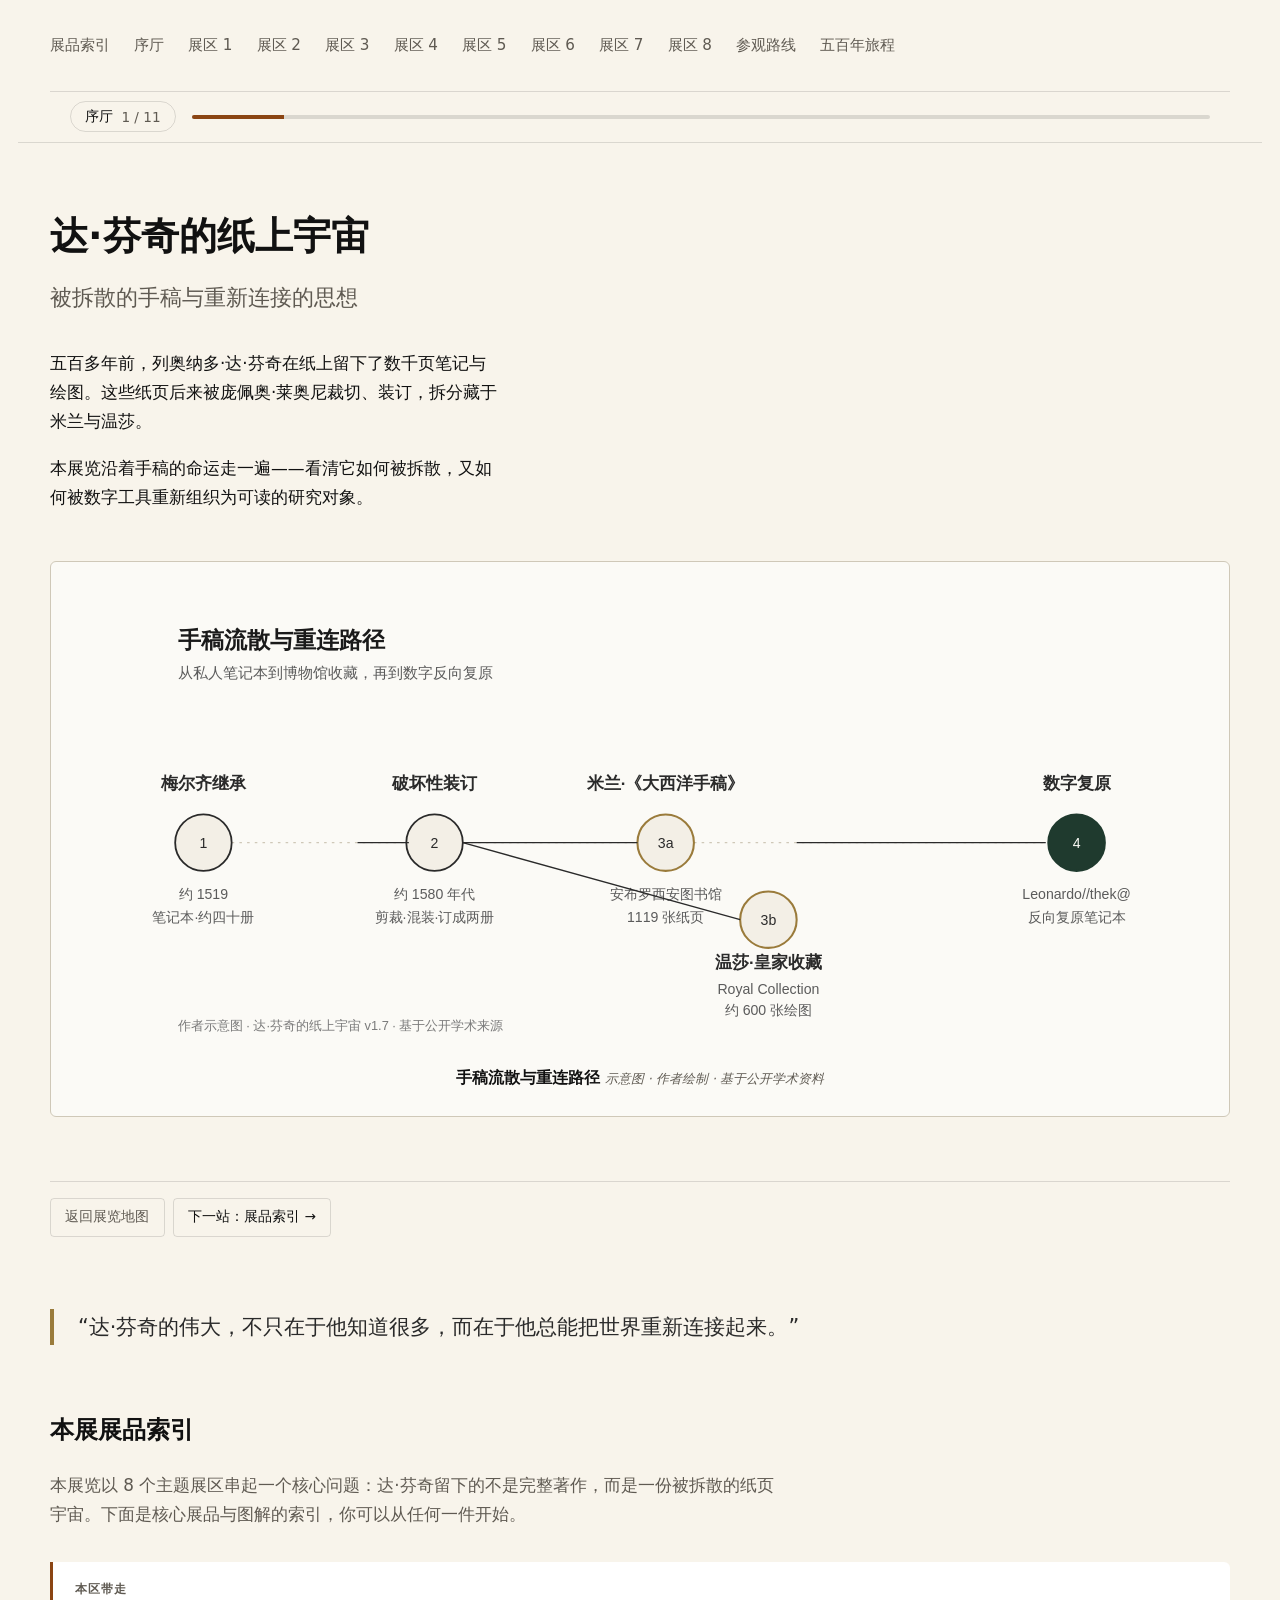
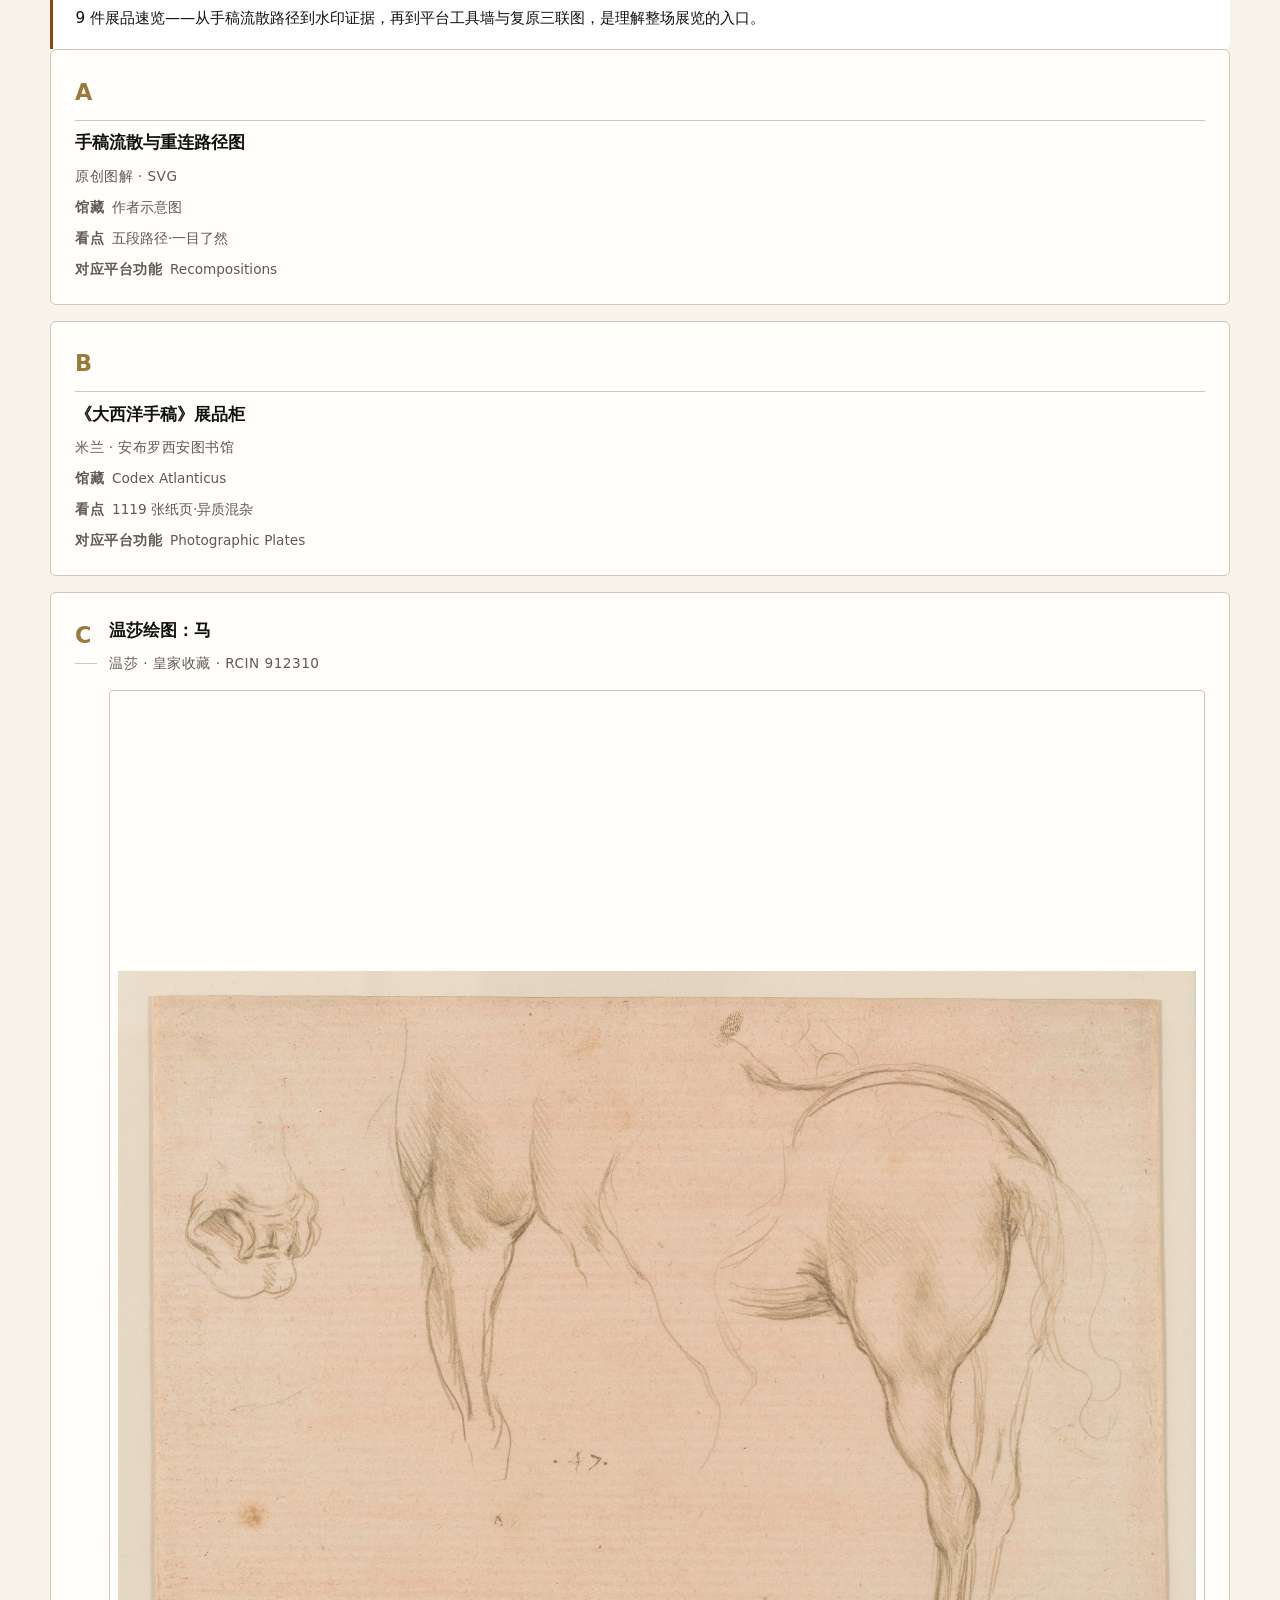
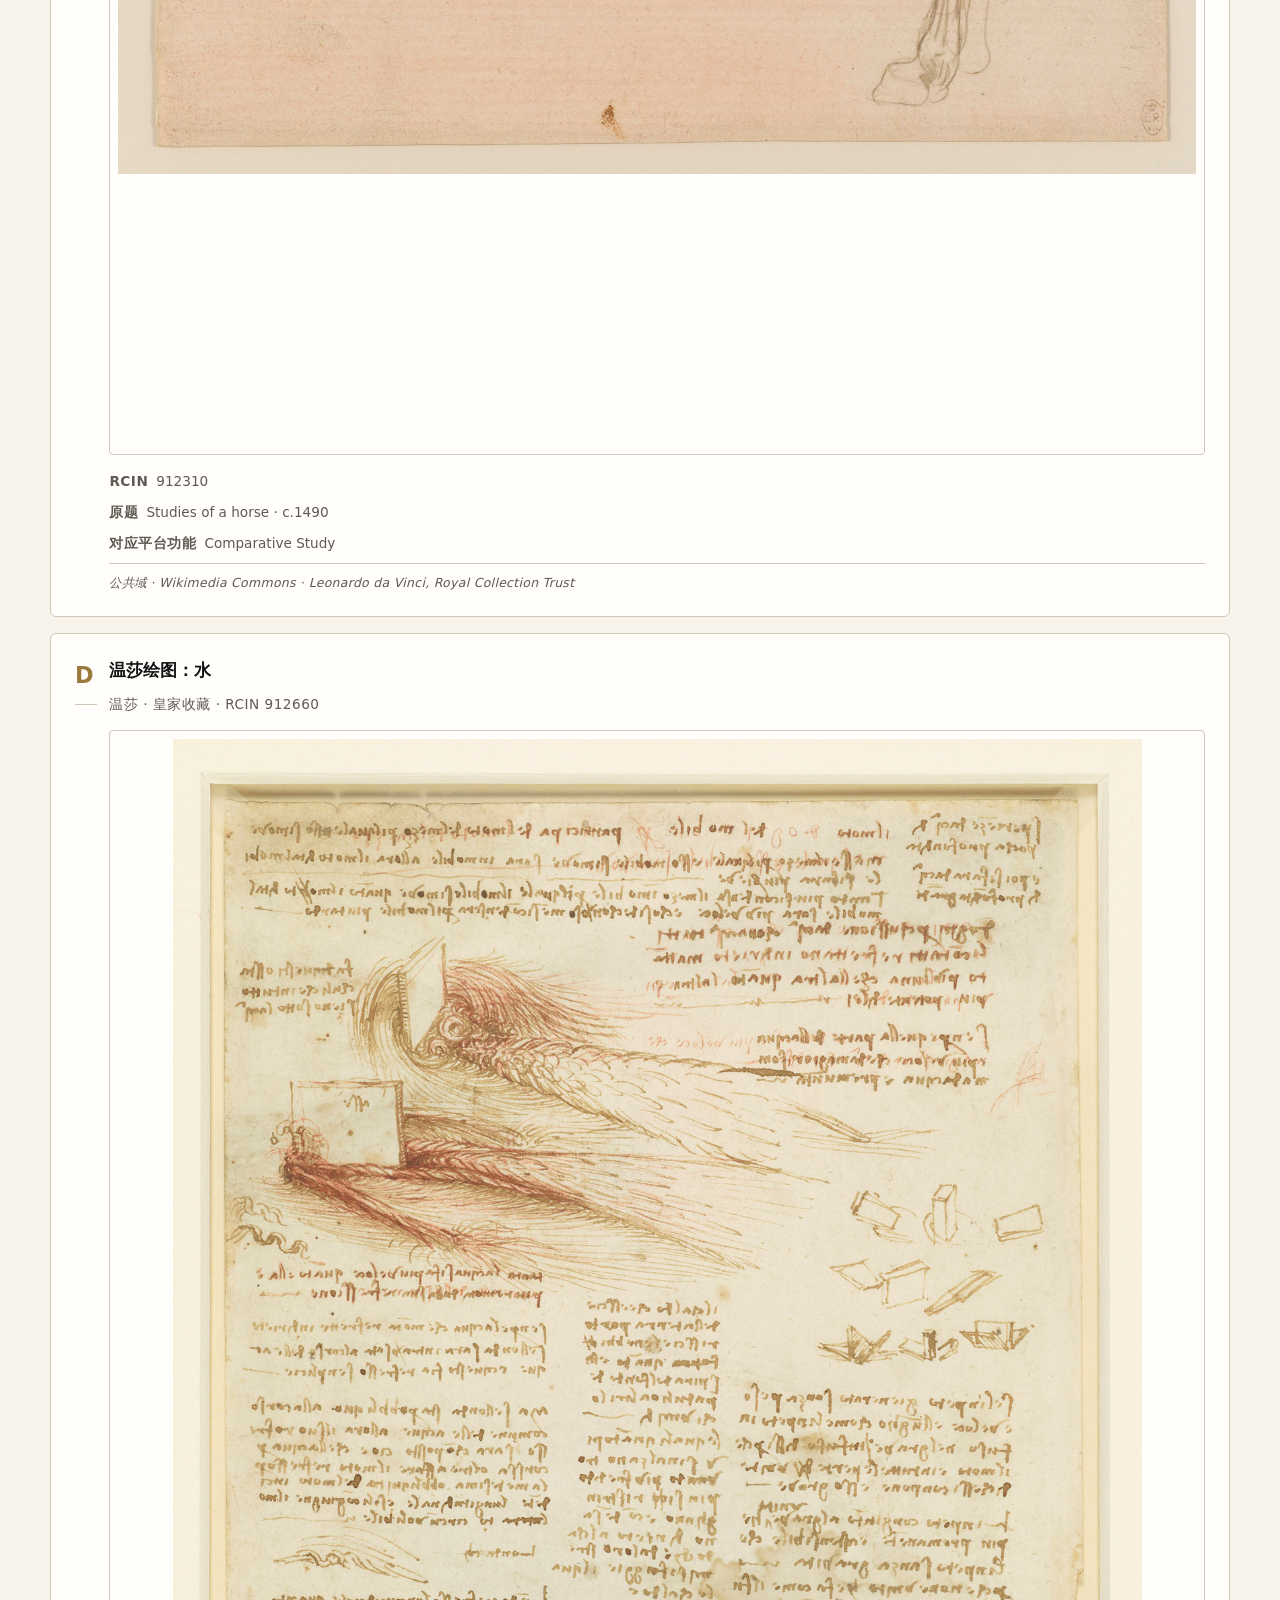
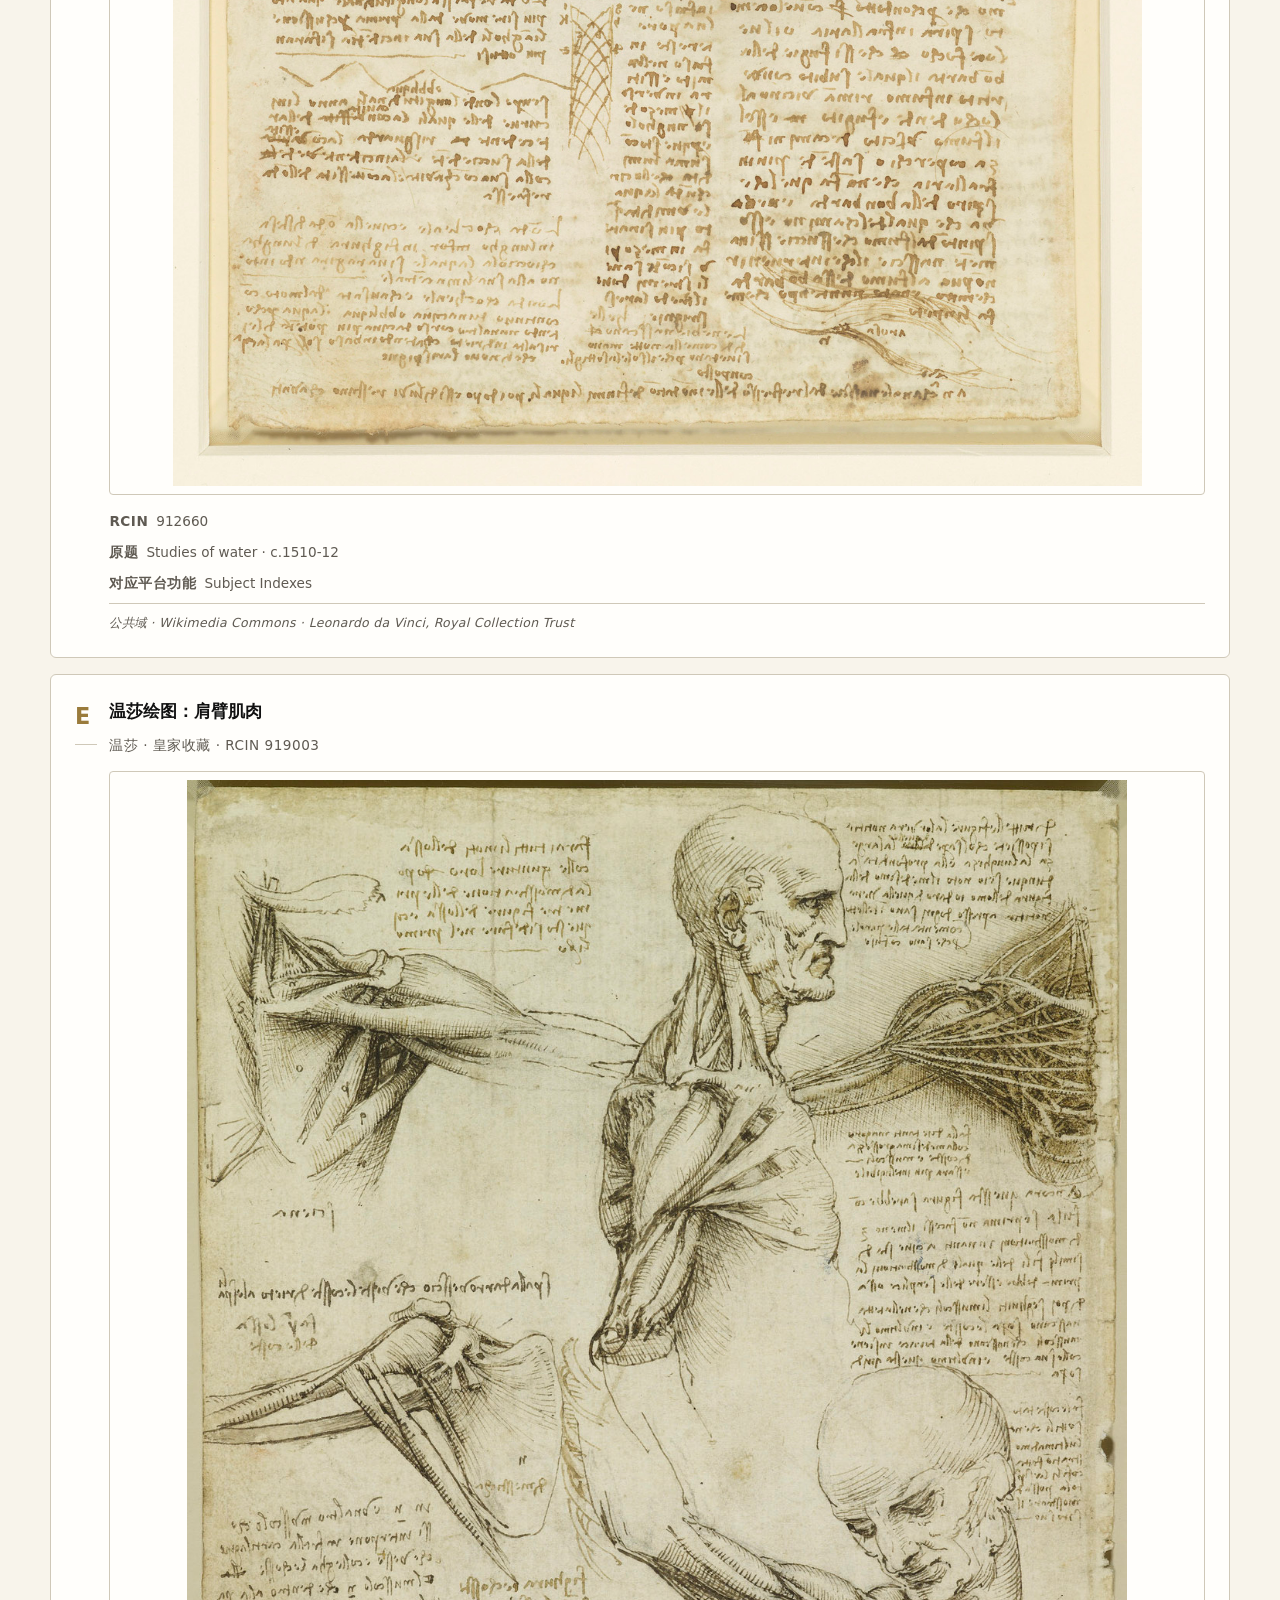
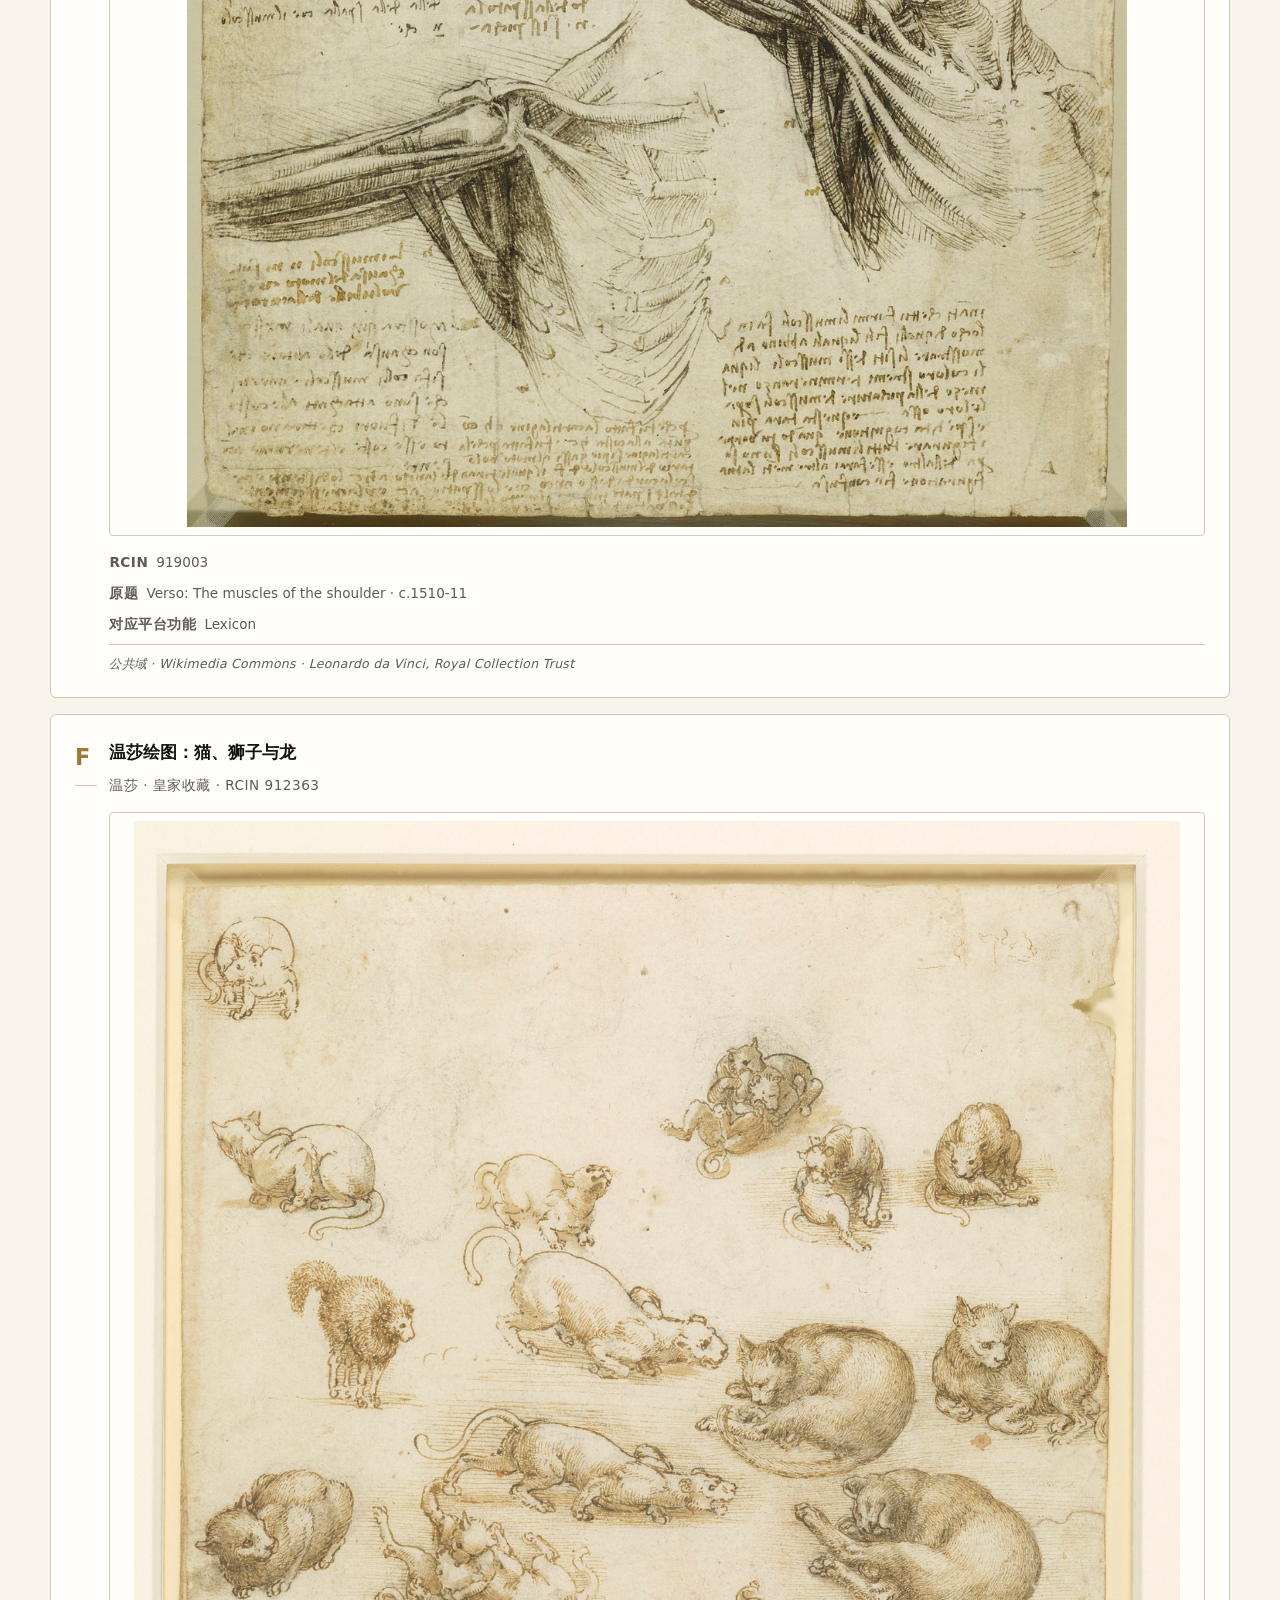
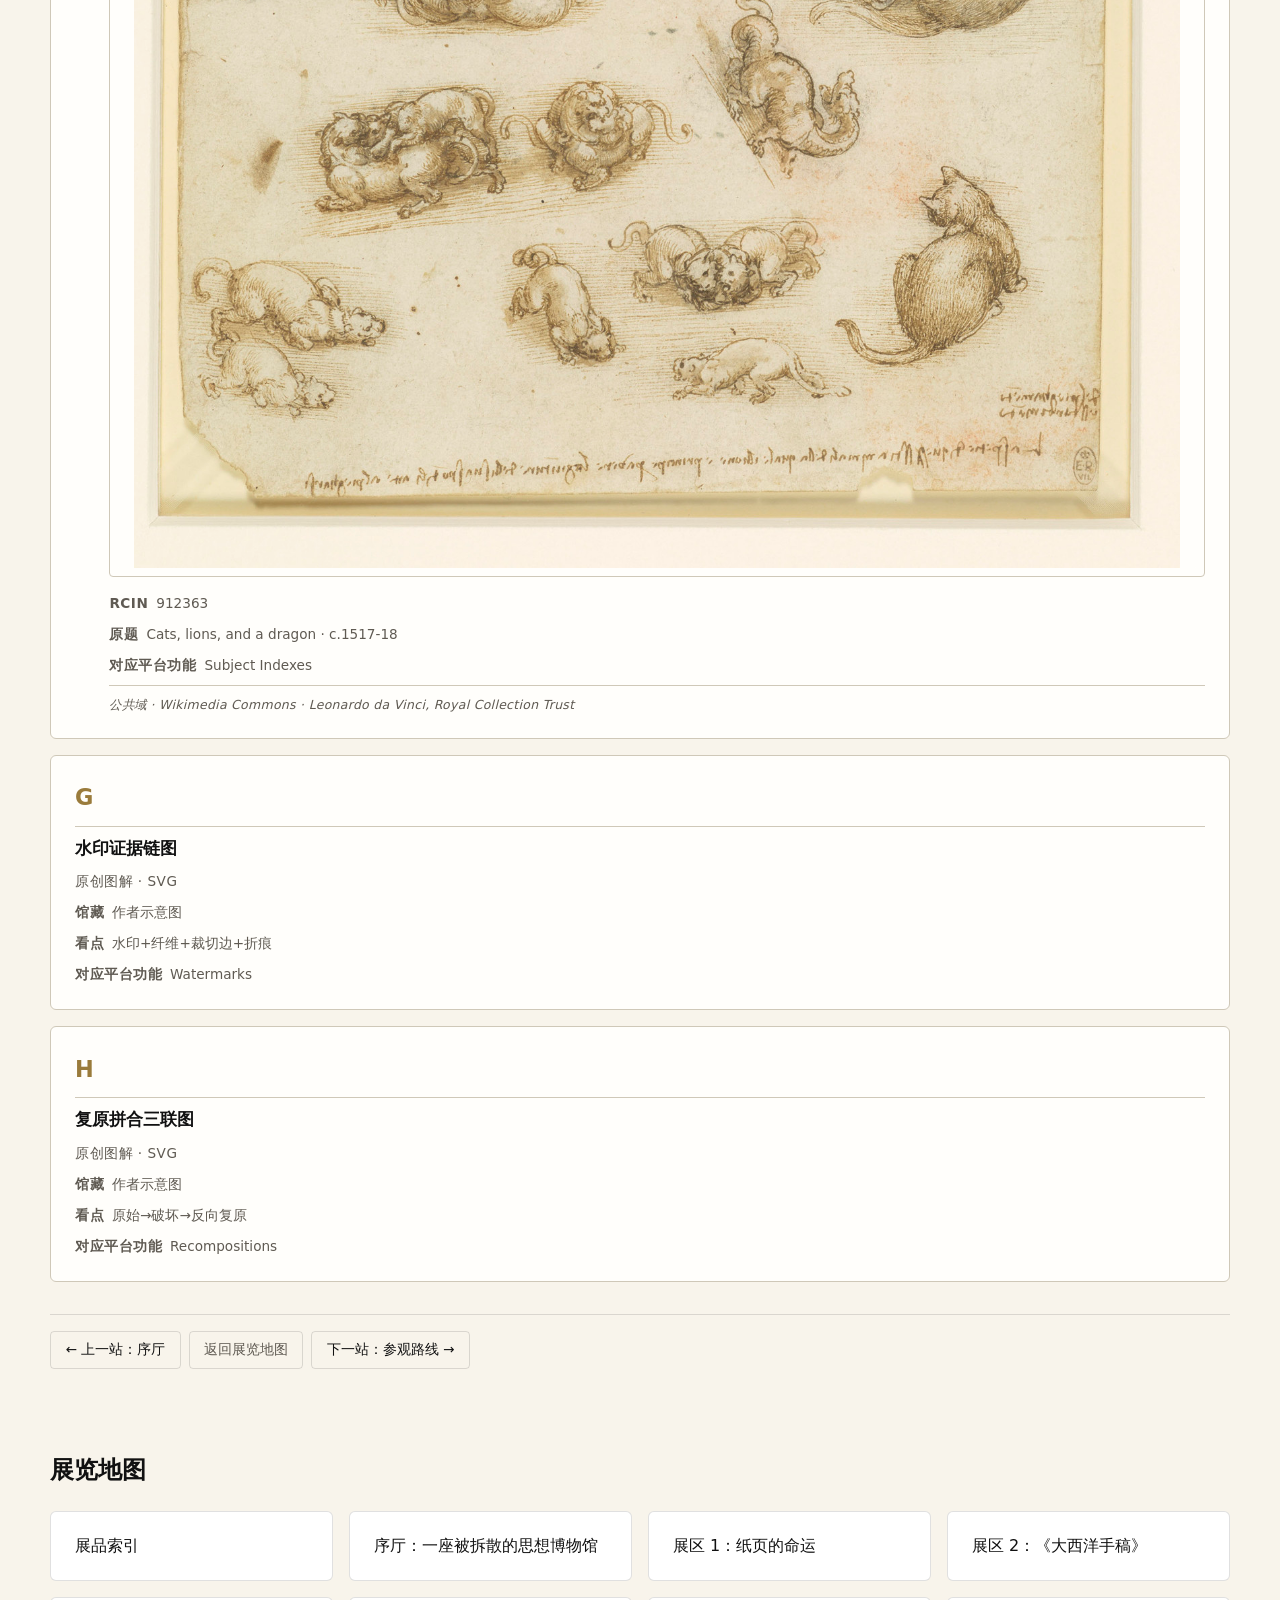
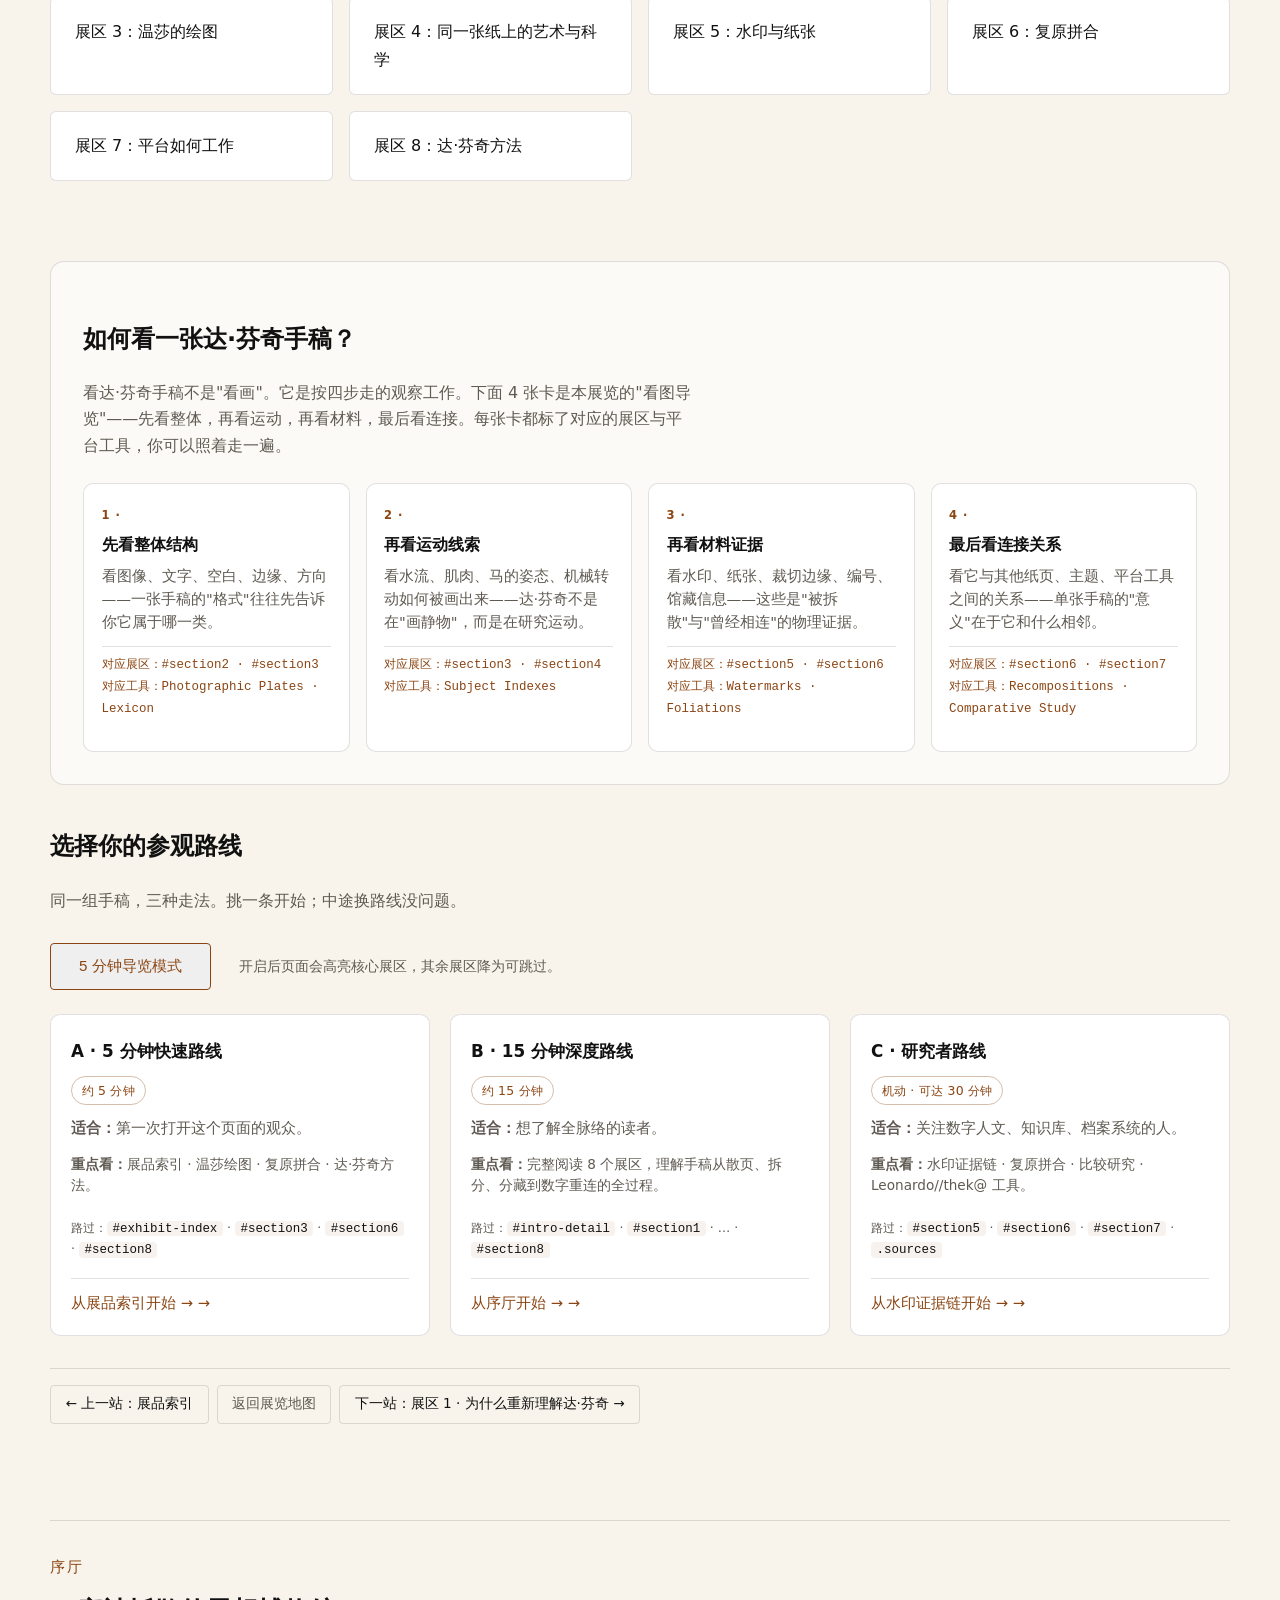
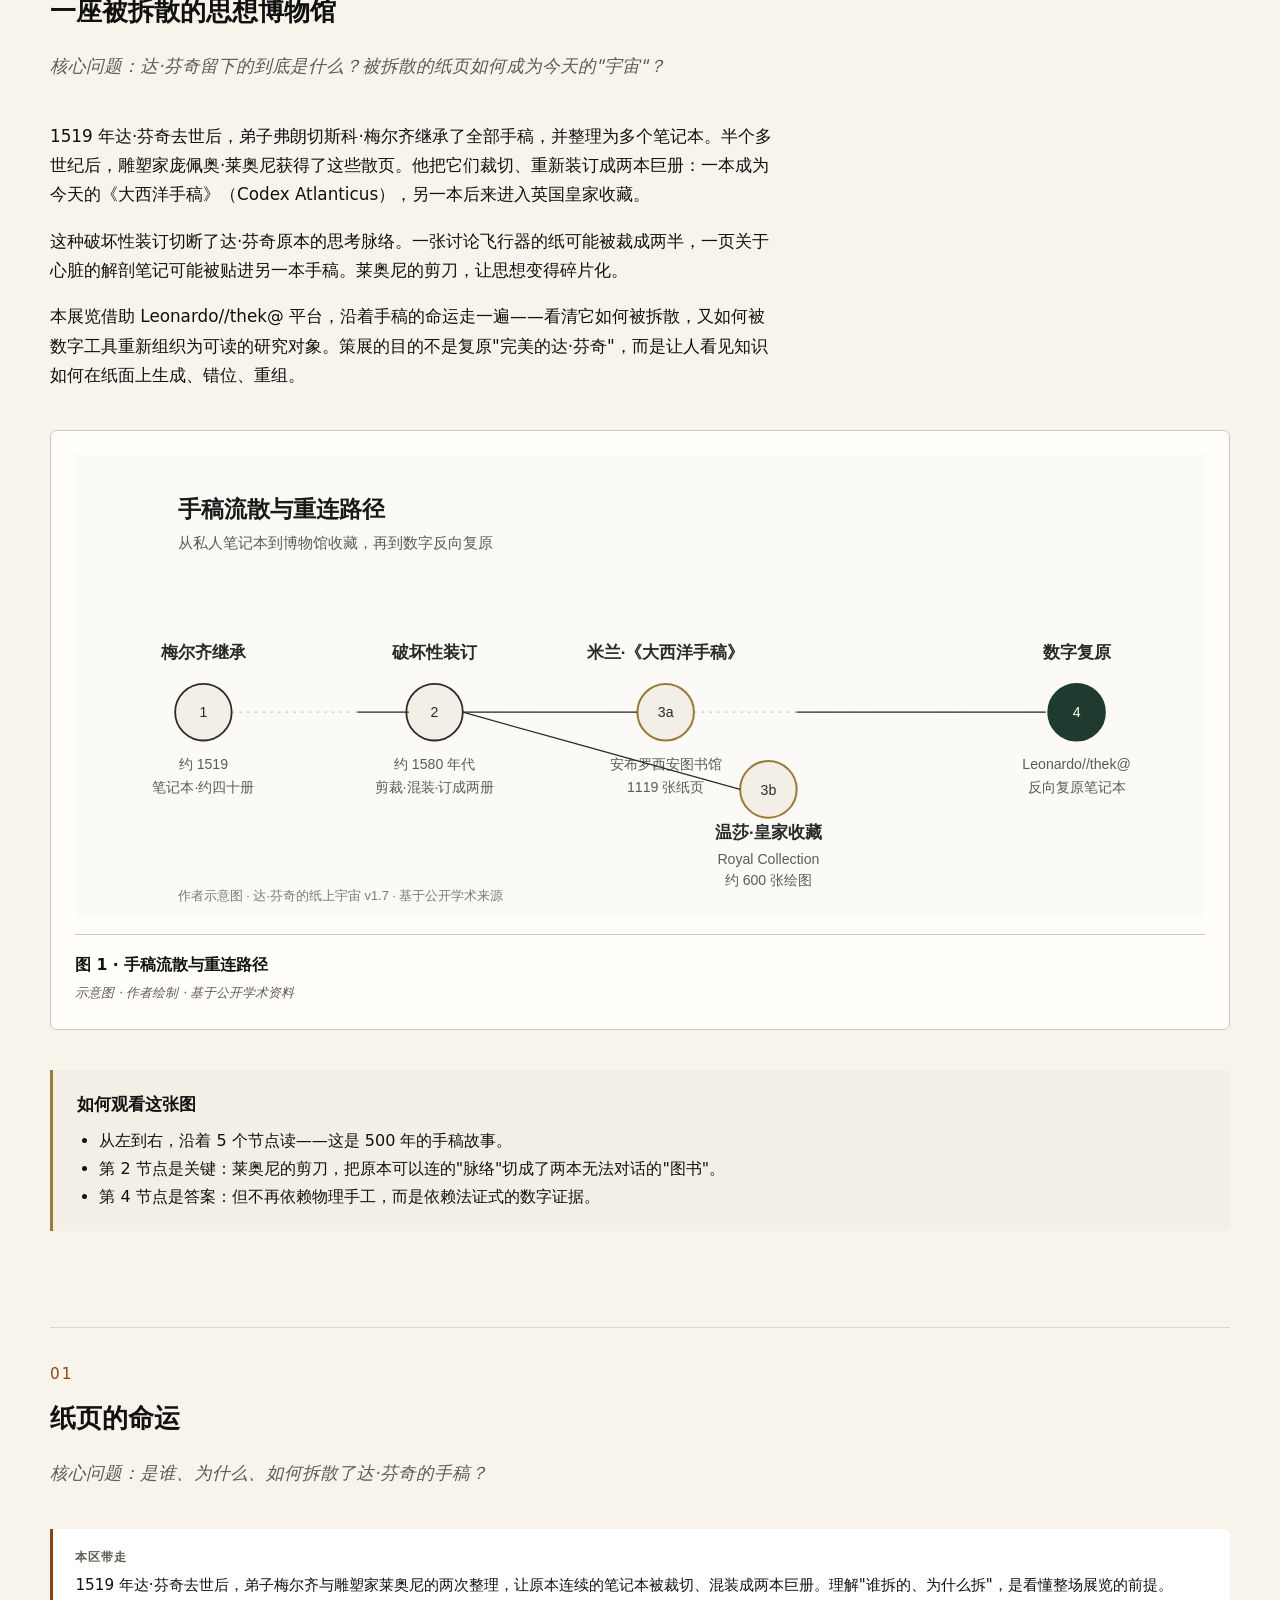
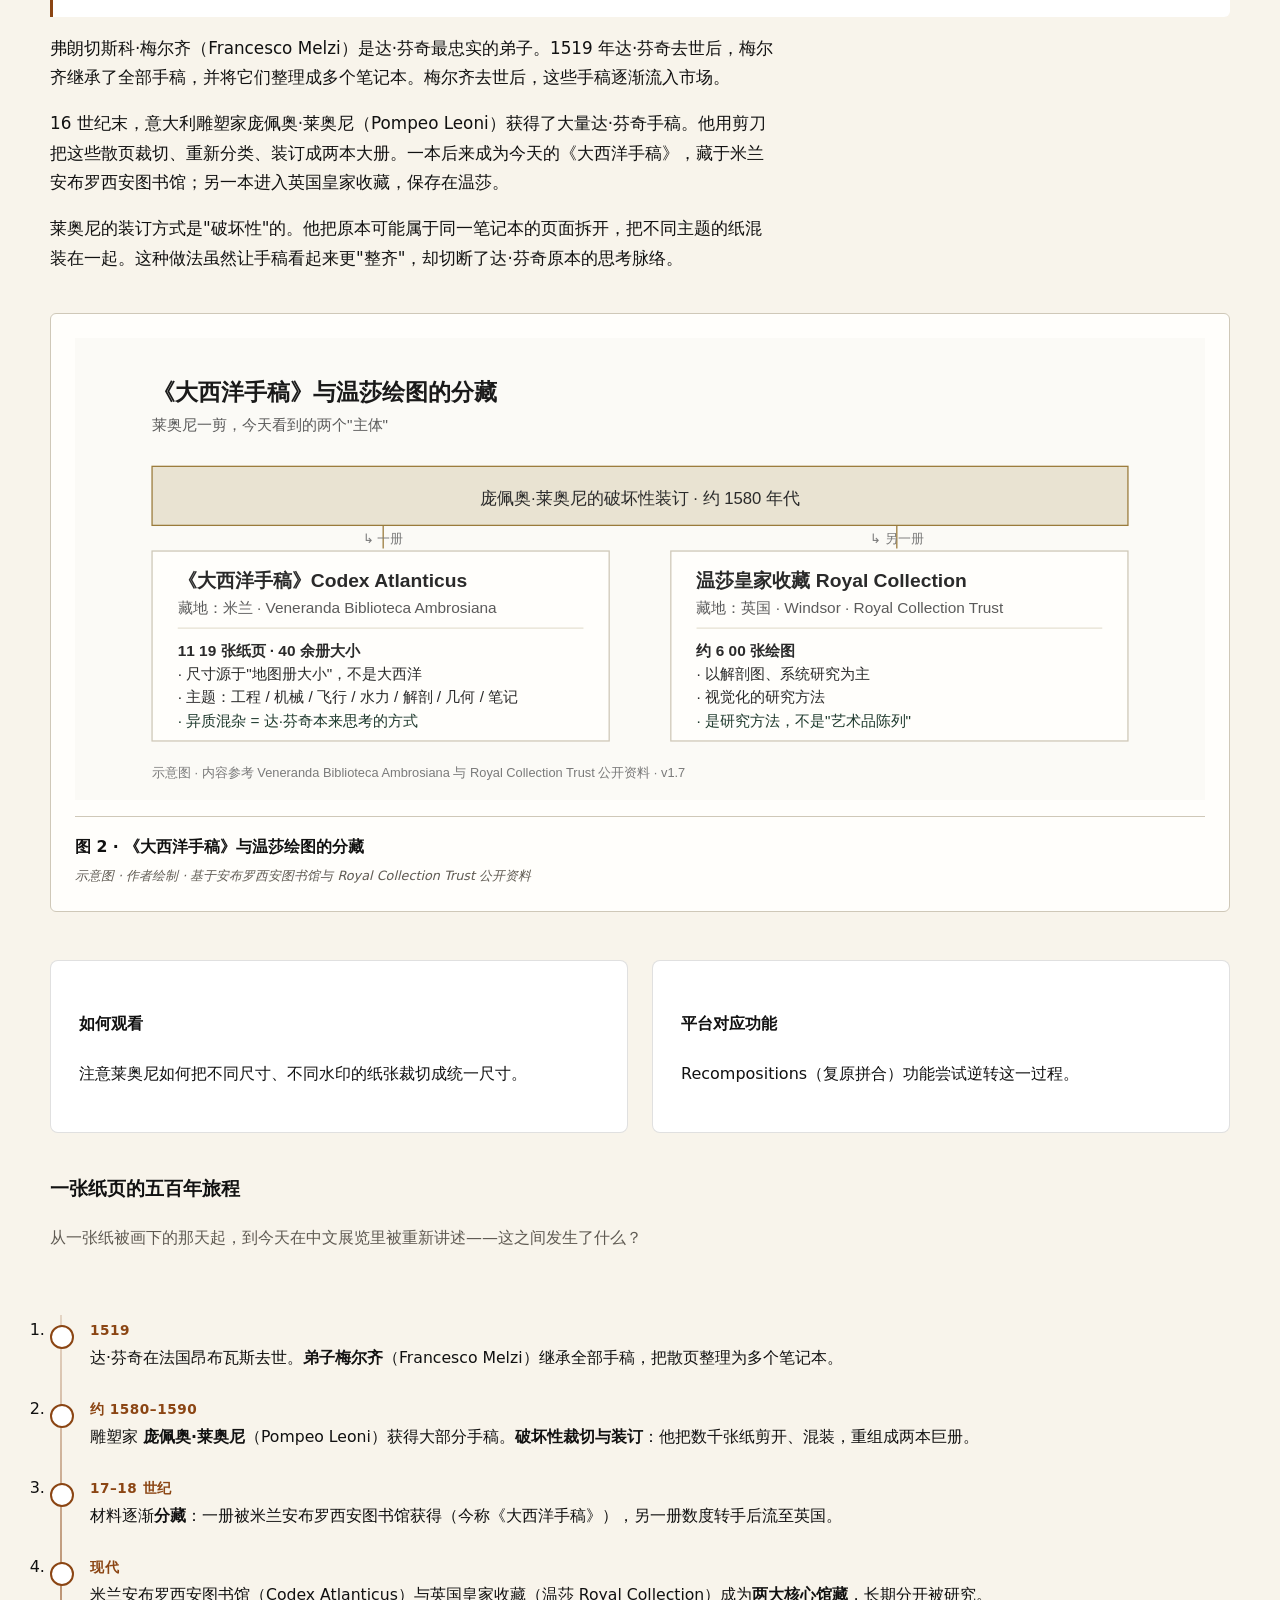
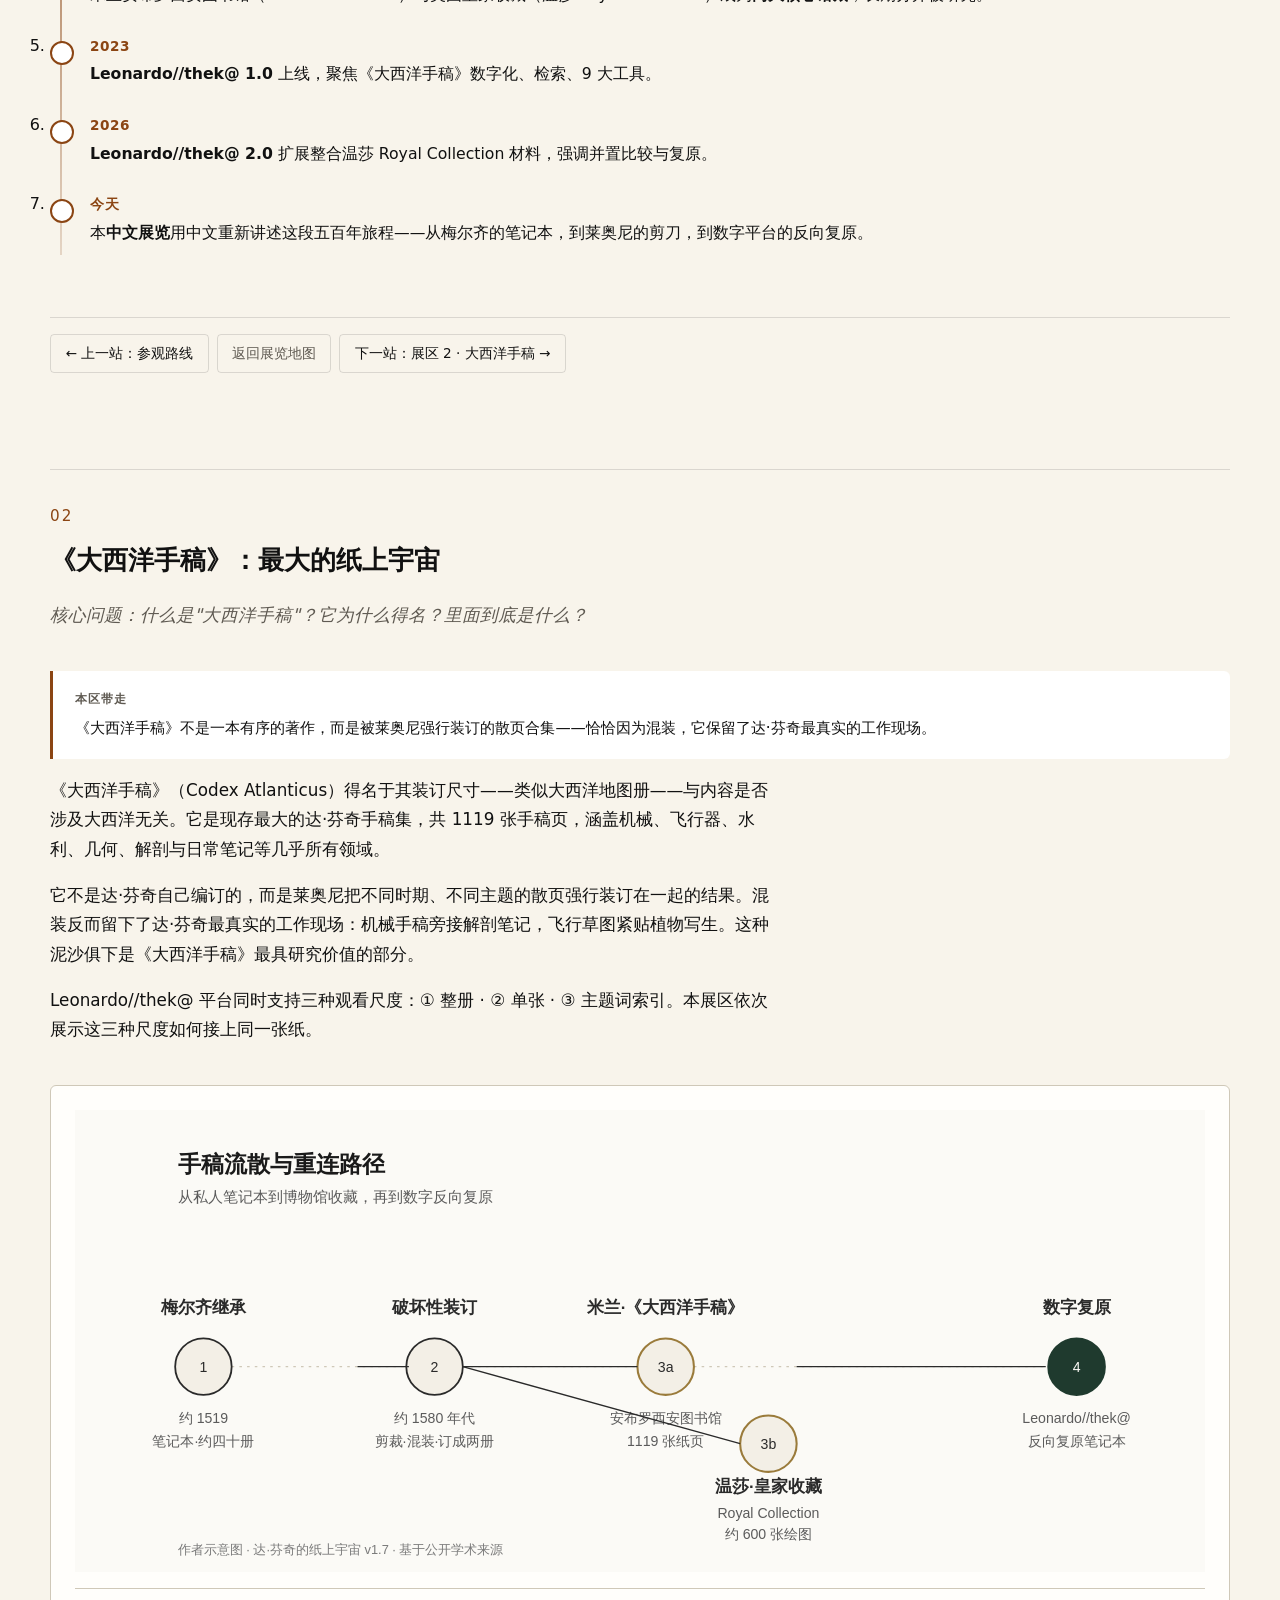
==== commit d71b0e8a: "Polish exhibition copy and terminology" ====
--- a/site/index.html
+++ b/site/index.html
@@ -13,6 +13,7 @@
   <meta name="version" content="v2.4-artifact-annotation-upgrade">
 <meta name="version" content="v2.7-content-copy-polish">
 <meta name="version" content="v2.5-real-guided-accessibility">
+<meta name="version" content="v2.6-content-copy-polish">
   <link rel="icon" type="image/svg+xml" href="assets/favicon.svg">
   <meta property="og:image" content="assets/og-cover.svg">
   <meta name="twitter:card" content="summary_large_image">
@@ -28,6 +29,7 @@
 <!-- leonardo-chinese-exhibition v2.4 artifact annotation upgrade -->
 <!-- leonardo-chinese-exhibition v2.7 content copy polish -->
 <!-- leonardo-chinese-exhibition v2.5 real guided accessibility -->
+<!-- leonardo-chinese-exhibition v2.6 content copy polish -->
 
 <header>
   <nav>
@@ -66,7 +68,7 @@
     <p class="subtitle">被拆散的手稿与重新连接的思想</p>
     <div class="hero-text">
       <p>五百多年前，列奥纳多·达·芬奇在纸上留下了数千页笔记与绘图。这些纸页后来被庞佩奥·莱奥尼裁切、装订，拆分藏于米兰与温莎。</p>
-      <p>本展览借助 Leonardo//thek@ 平台，沿着手稿的命运走一遍——看清它如何被拆散，又如何在数字时代被反向连接。</p>
+      <p>本展览沿着手稿的命运走一遍——看清它如何被拆散，又如何被数字工具重新组织为可读的研究对象。</p>
     </div>
   </div>
   <figure class="exhibit-hero">
@@ -309,7 +311,7 @@
   <div class="section-content">
     <p>1519 年达·芬奇去世后，弟子弗朗切斯科·梅尔齐继承了全部手稿，并整理为多个笔记本。半个多世纪后，雕塑家庞佩奥·莱奥尼获得了这些散页。他把它们裁切、重新装订成两本巨册：一本成为今天的《大西洋手稿》（Codex Atlanticus），另一本后来进入英国皇家收藏。</p>
     <p>这种破坏性装订切断了达·芬奇原本的思考脉络。一张讨论飞行器的纸可能被裁成两半，一页关于心脏的解剖笔记可能被贴进另一本手稿。莱奥尼的剪刀，让思想变得碎片化。</p>
-    <p>本展览借助 Leonardo//thek@ 平台，沿着手稿的命运走一遍：看它如何被拆散，又如何在数字时代被反向连接。策展的目的不是复原“完美的达·芬奇”，而是让人看见知识如何在纸面上生成、错位、重组。</p>
+    <p>本展览借助 Leonardo//thek@ 平台，沿着手稿的命运走一遍——看清它如何被拆散，又如何被数字工具重新组织为可读的研究对象。策展的目的不是复原"完美的达·芬奇"，而是让人看见知识如何在纸面上生成、错位、重组。</p>
   </div>
 
   <figure class="figure-large">
@@ -416,7 +418,7 @@
   </aside>
 
   <div class="section-content">
-    <p>《大西洋手稿》（Codex Atlanticus）得名于其装订尺寸——类似大西洋地图册——与内容是否与大西洋无关。它是现存最大的达·芬奇手稿集，共 1119 张手稿页，涵盖机械、飞行器、水利、几何、解剖与日常笔记等几乎所有领域。</p>
+    <p>《大西洋手稿》（Codex Atlanticus）得名于其装订尺寸——类似大西洋地图册——与内容是否涉及大西洋无关。它是现存最大的达·芬奇手稿集，共 1119 张手稿页，涵盖机械、飞行器、水利、几何、解剖与日常笔记等几乎所有领域。</p>
     <p>它不是达·芬奇自己编订的，而是莱奥尼把不同时期、不同主题的散页强行装订在一起的结果。混装反而留下了达·芬奇最真实的工作现场：机械手稿旁接解剖笔记，飞行草图紧贴植物写生。这种泥沙俱下是《大西洋手稿》最具研究价值的部分。</p>
     <p>Leonardo//thek@ 平台同时支持三种观看尺度：① 整册 · ② 单张 · ③ 主题词索引。本展区依次展示这三种尺度如何接上同一张纸。</p>
   </div>
@@ -435,7 +437,7 @@
       <span class="exhibit-no">B-01</span>
       <span class="exhibit-title">手稿集总览</span>
       <span class="exhibit-kind">馆藏 · 米兰安布罗西安图书馆</span>
-      <span class="exhibit-meta"><span class="label">尺寸</span><span class="value">1 1 19 张纸页 · 40 余册大小</span></span>
+      <span class="exhibit-meta"><span class="label">尺寸</span><span class="value">1119 张纸页 · 装订为多册</span></span>
       <span class="exhibit-meta"><span class="label">看点</span><span class="value">得名于地图册尺寸 · 非大西洋</span></span>
       <span class="exhibit-meta"><span class="label">来源</span><span class="value">作者据 Veneranda Biblioteca Ambrosiana 公开资料整理</span></span>
       <span class="exhibit-meta"><span class="label">对应平台功能</span><span class="value">Photographic Plates · Bibliography</span></span>
@@ -1182,7 +1184,7 @@
 
 <footer>
   <p>本展览基于 Leonardo//thek@ 平台内容设计。温莎皇家收藏（Royal Collection Trust，RCIN 系列）与《大西洋手稿》（Codex Atlanticus，安布罗西安图书馆）的高清图像为公共域授权使用，全部通过 Wikimedia Commons 引用。原创图解（SVG）与展品卡片由作者设计。所有引用与外链均按学术规范给出。</p>
-  <p class="version-footer">版本：v1.7 exhibit image upgrade / v1.8 real image integration / v2.2 exhibition experience upgrade / v2.3 platform screenshot upgrade / v2.4 artifact annotation upgrade / v2.7 content copy polish / <strong>v2.5 real guided accessibility</strong></p>
+  <p class="version-footer">版本：v1.7 exhibit image upgrade / v1.8 real image integration / v2.2 exhibition experience upgrade / v2.3 platform screenshot upgrade / v2.4 artifact annotation upgrade / v2.7 content copy polish / <strong>v2.5 real guided accessibility</strong> / <strong>v2.6 content copy polish</strong></p>
 </footer>
 
 <script src="script.js"></script>
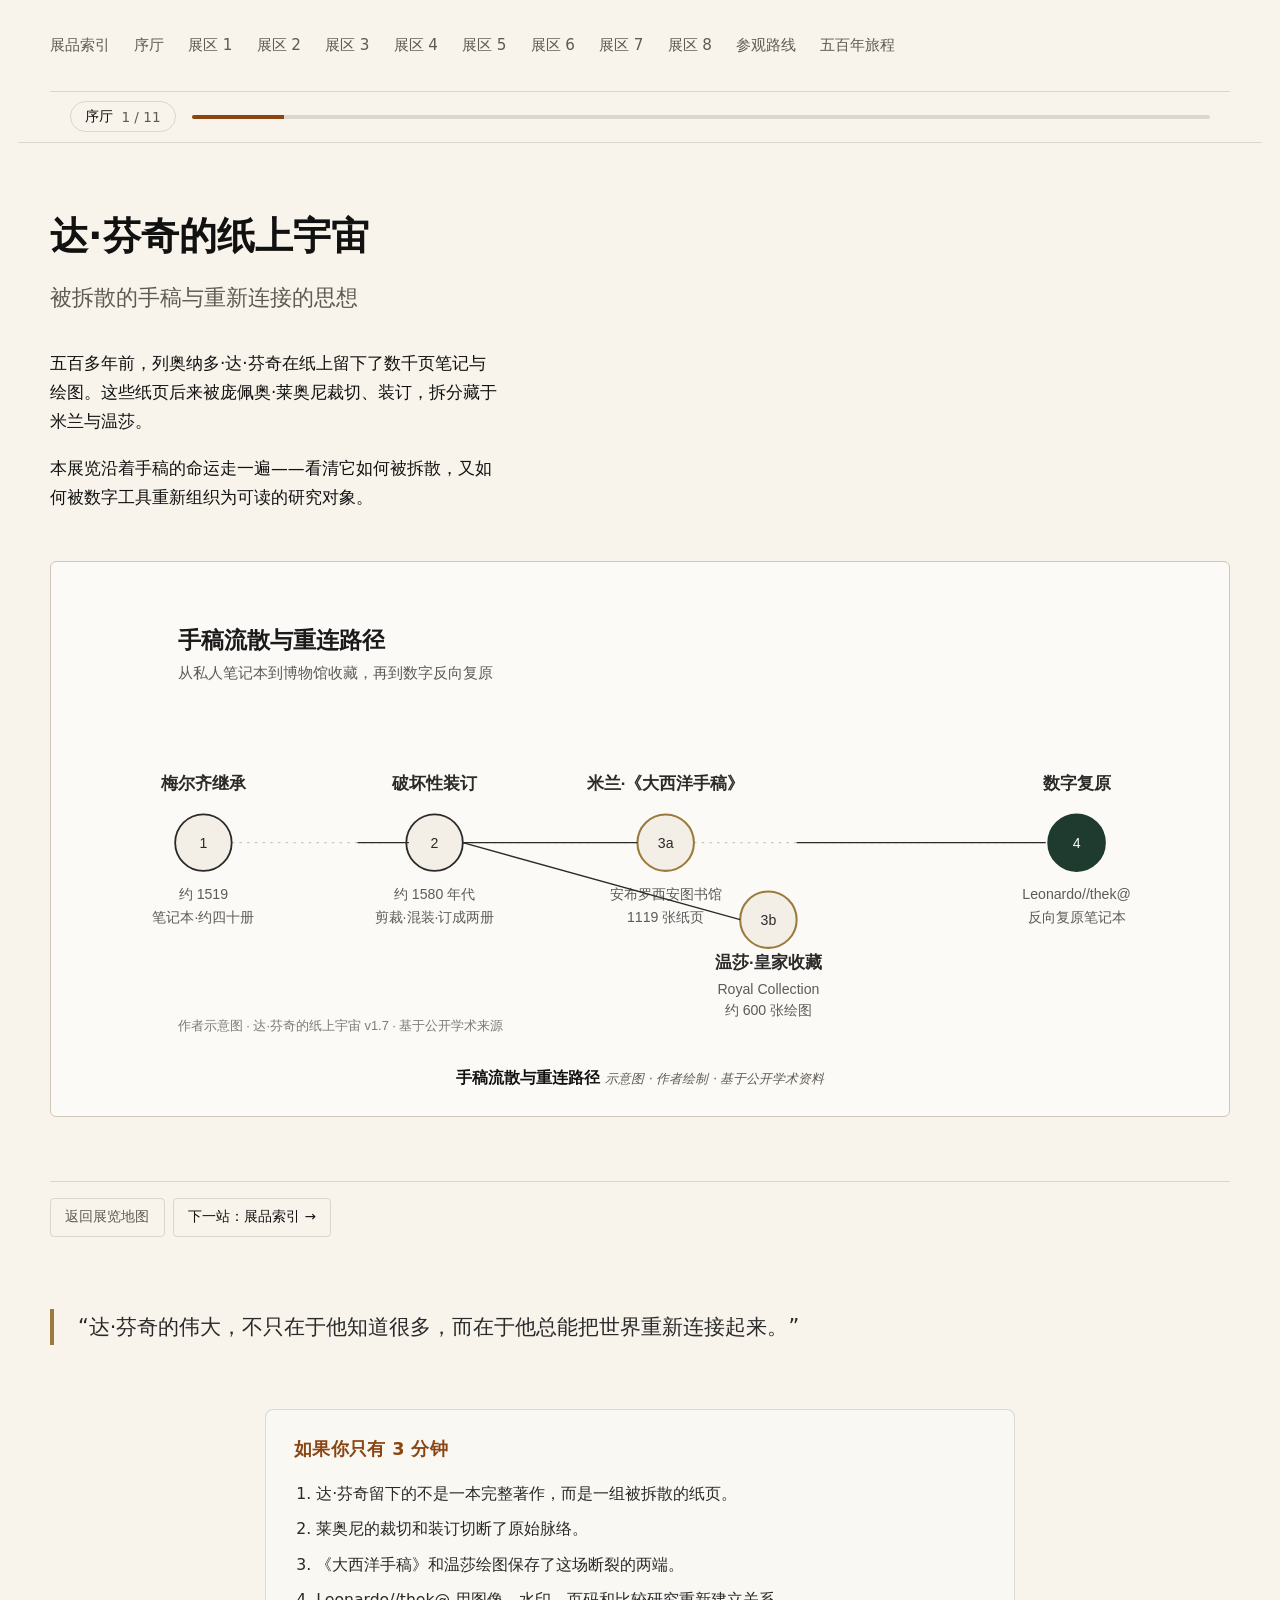
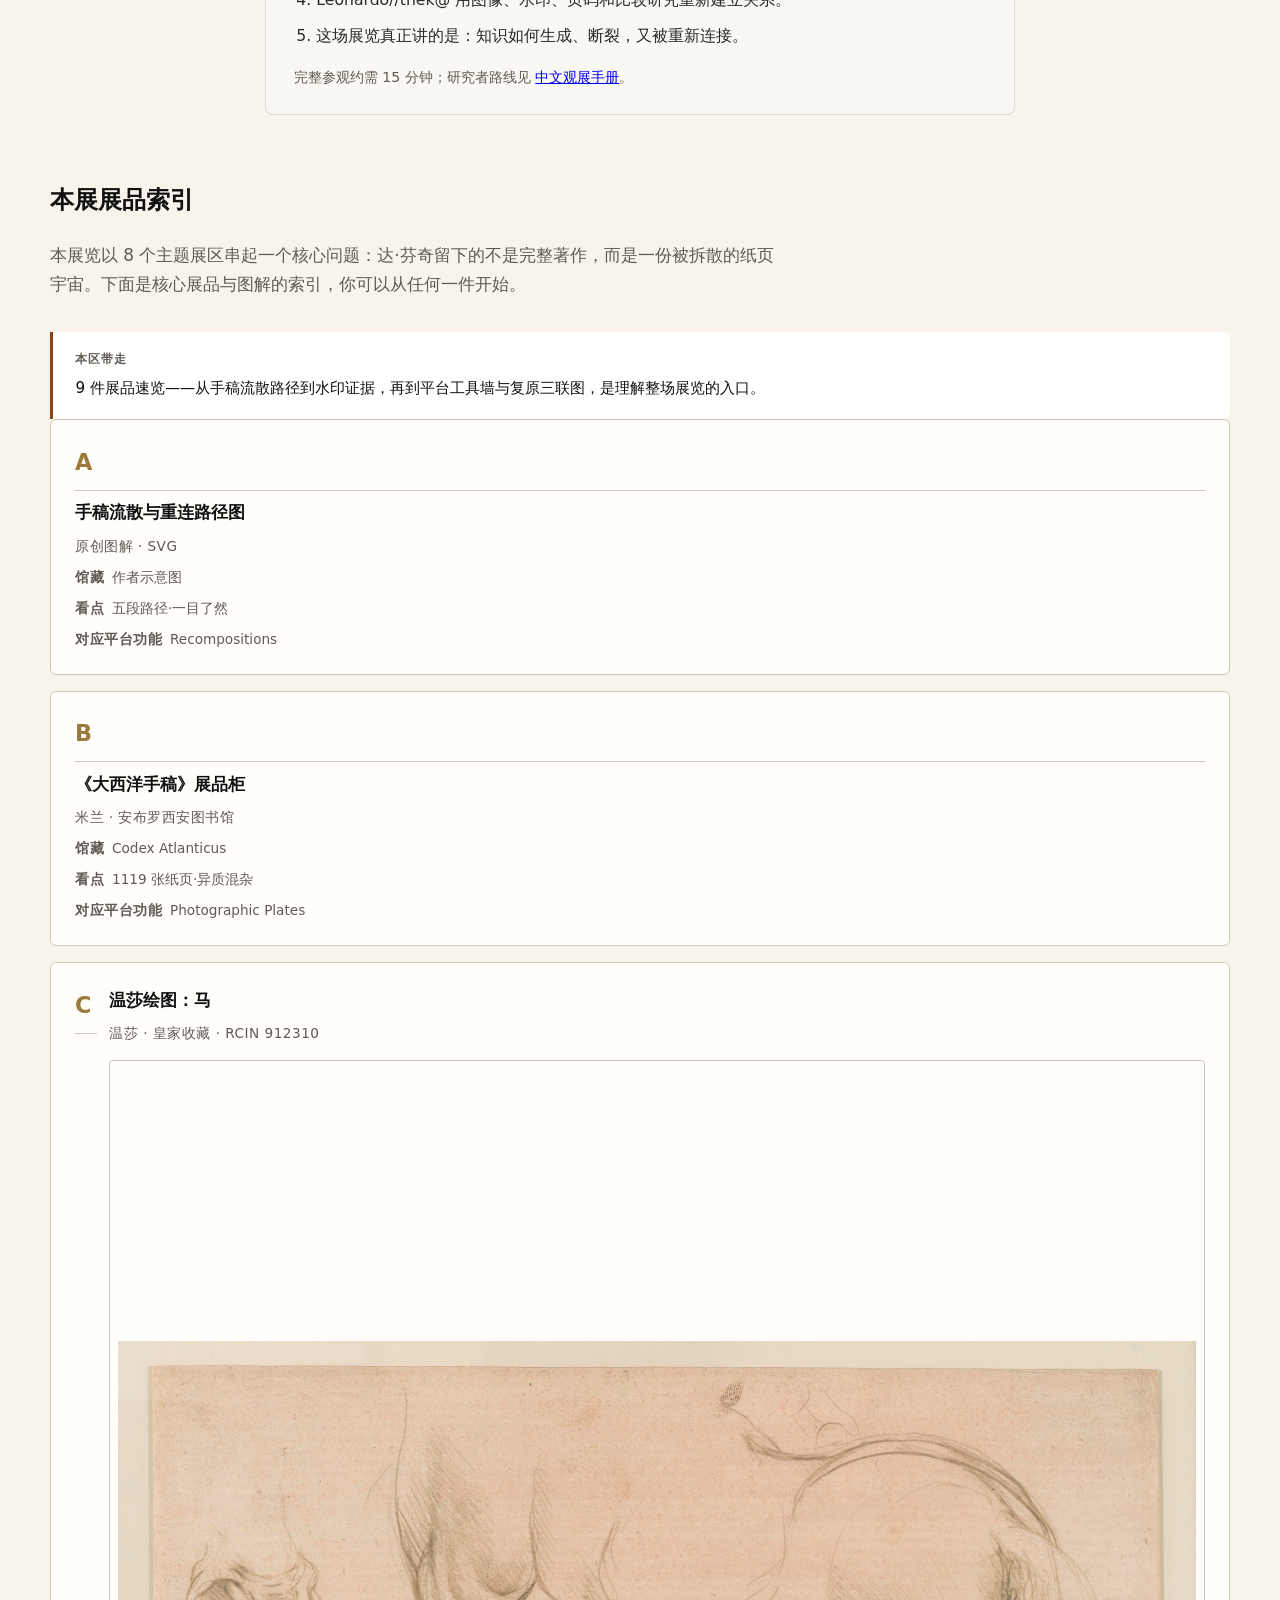
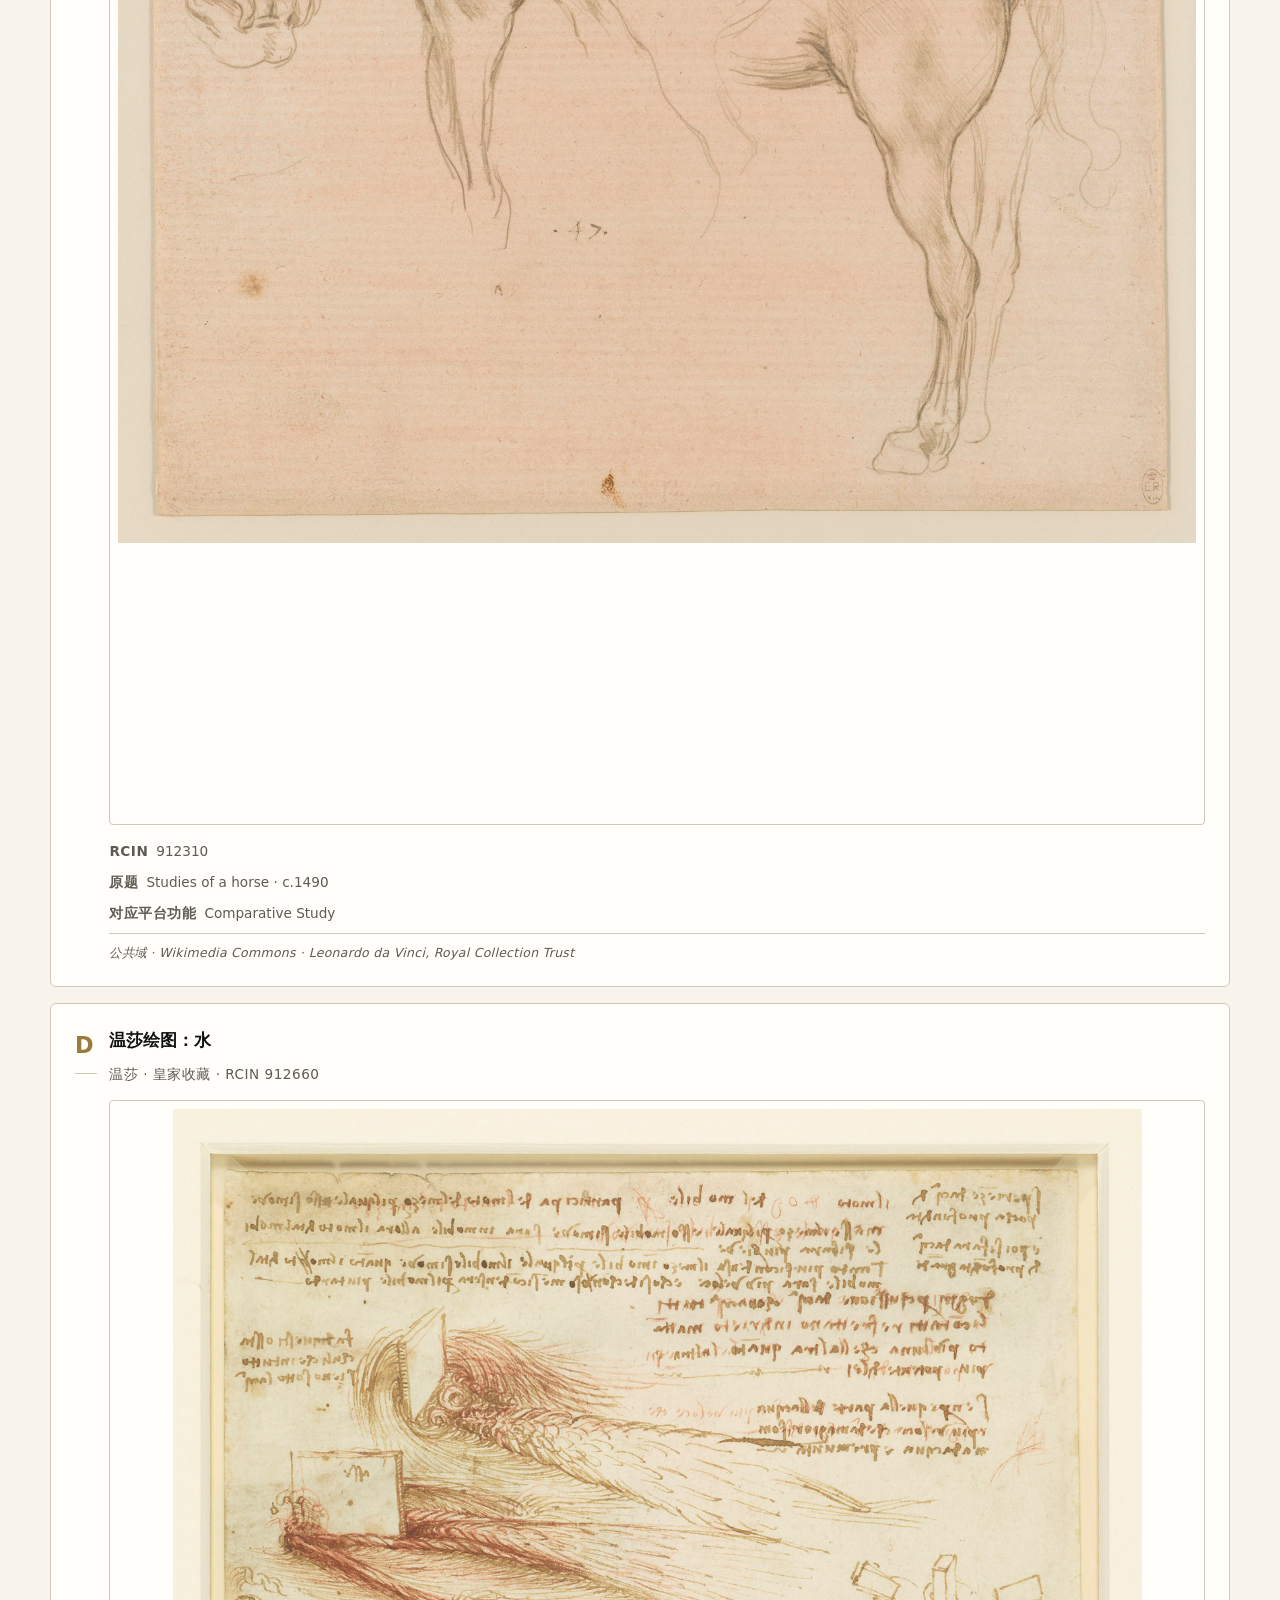
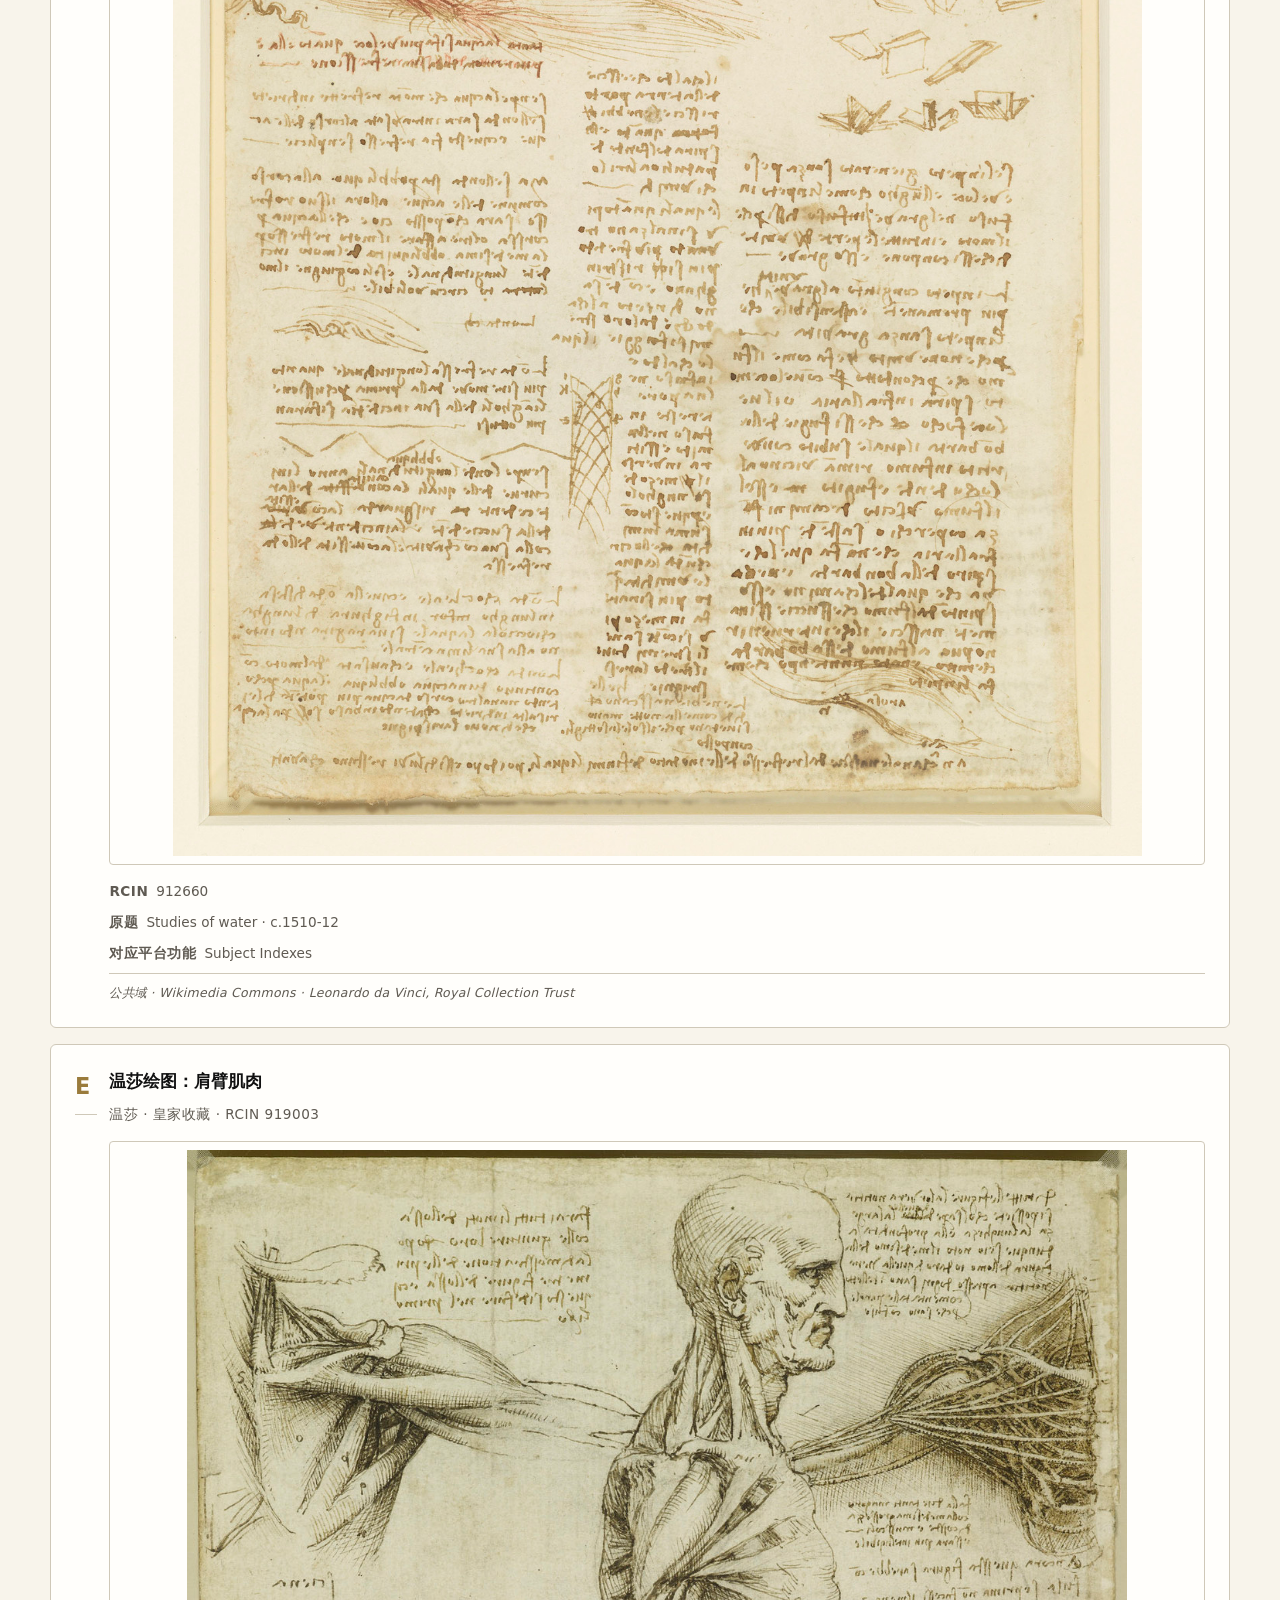
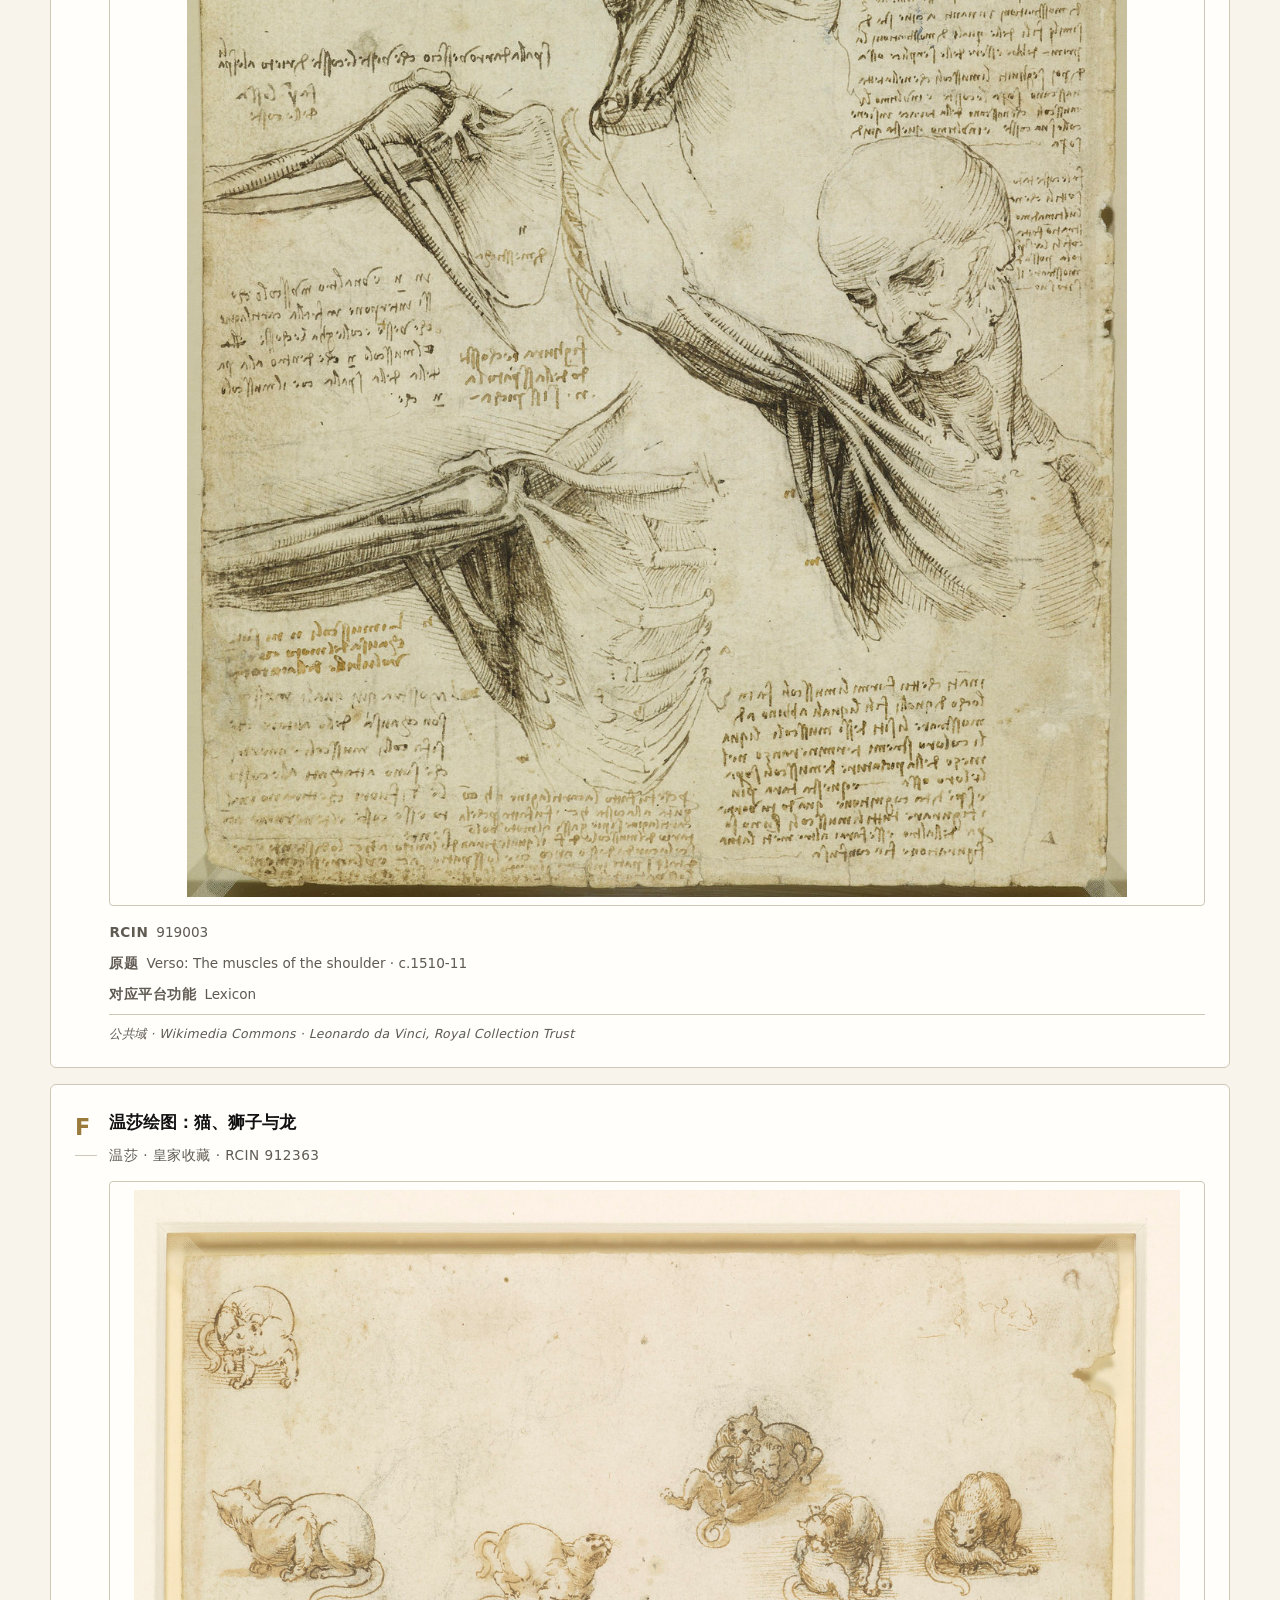
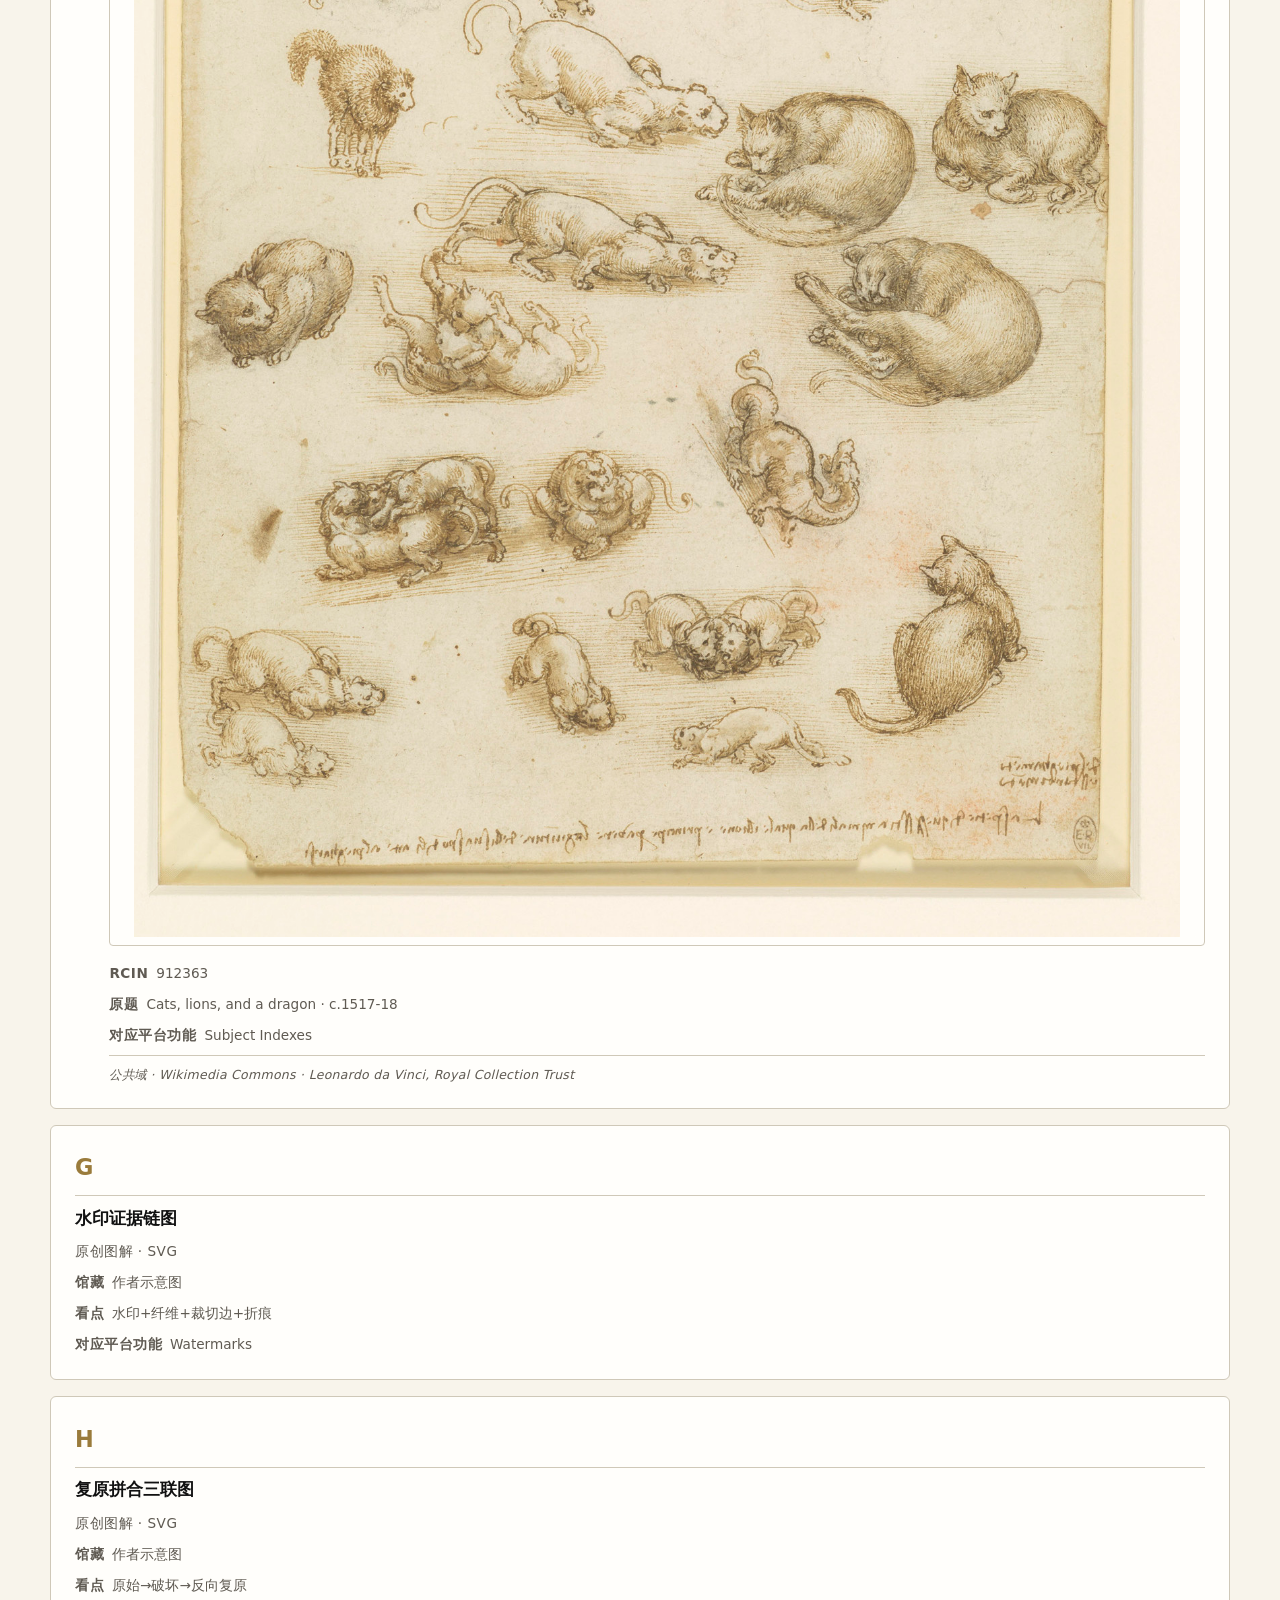
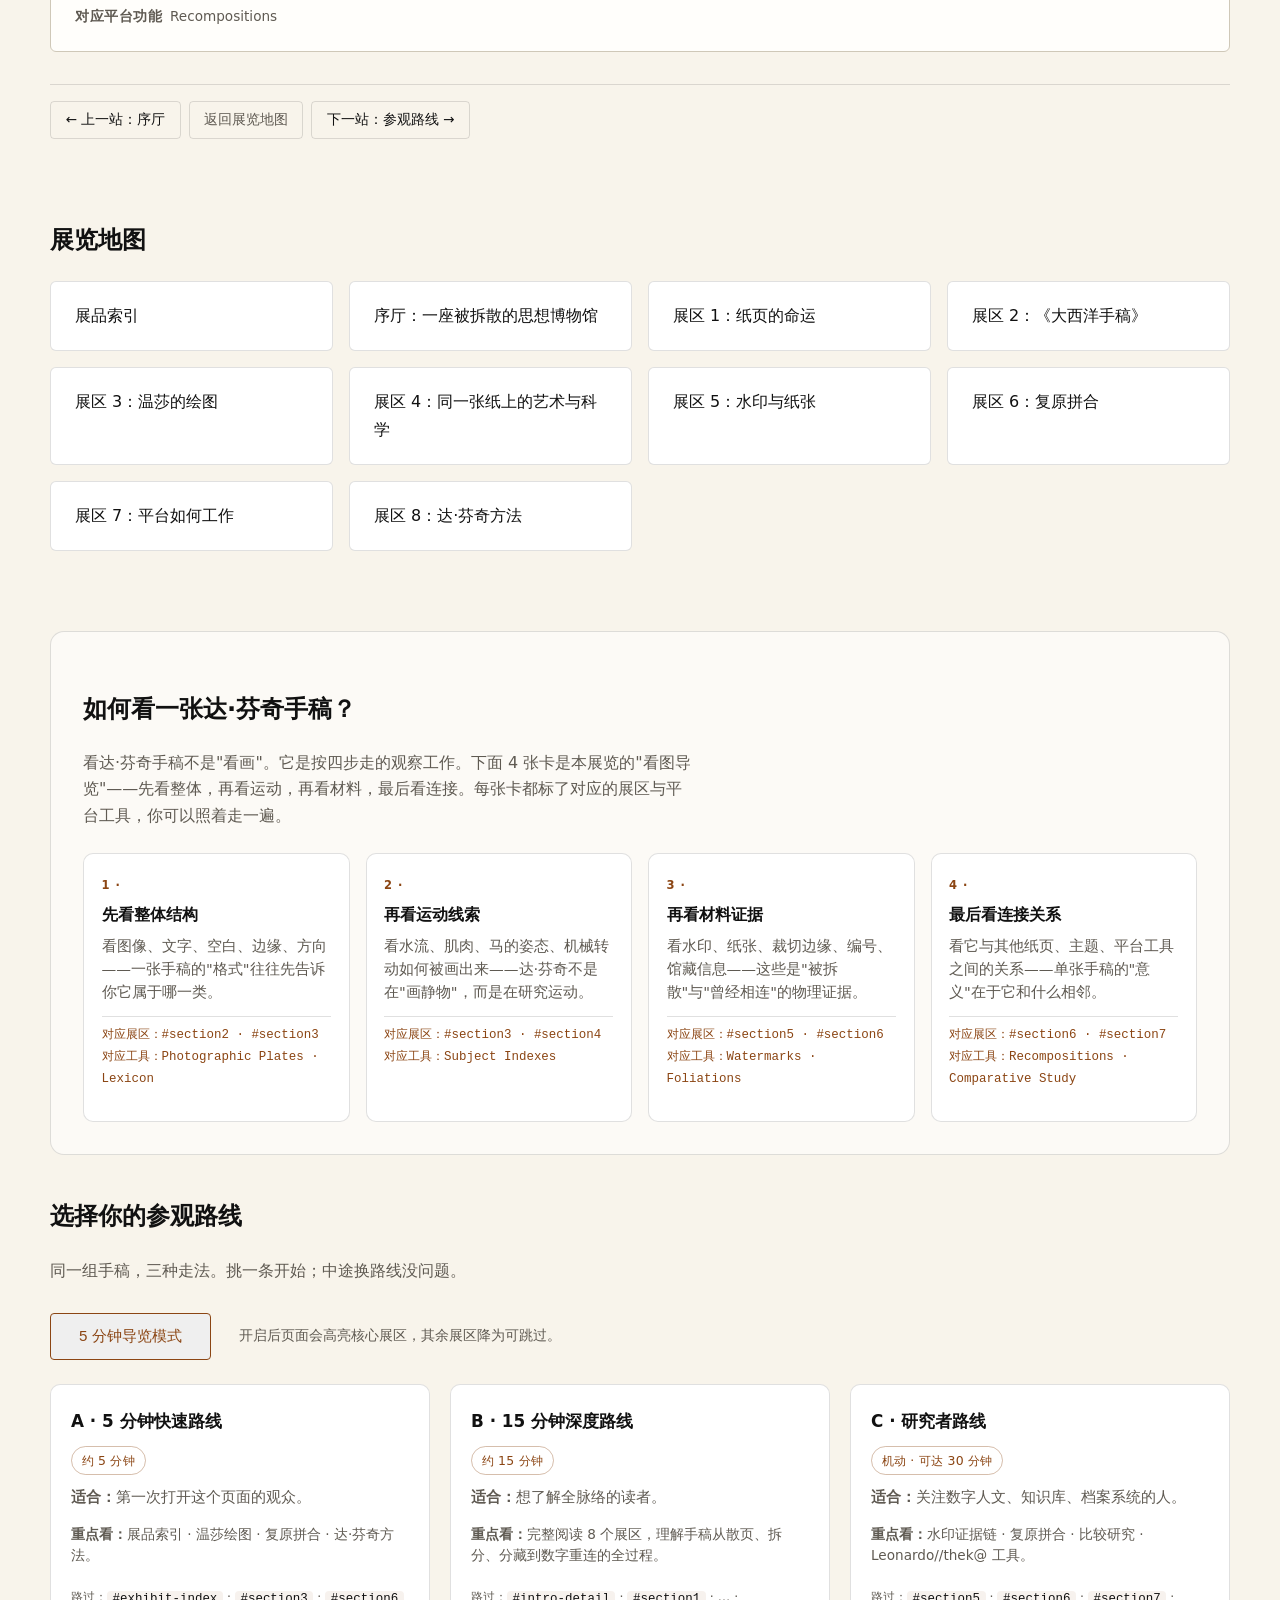
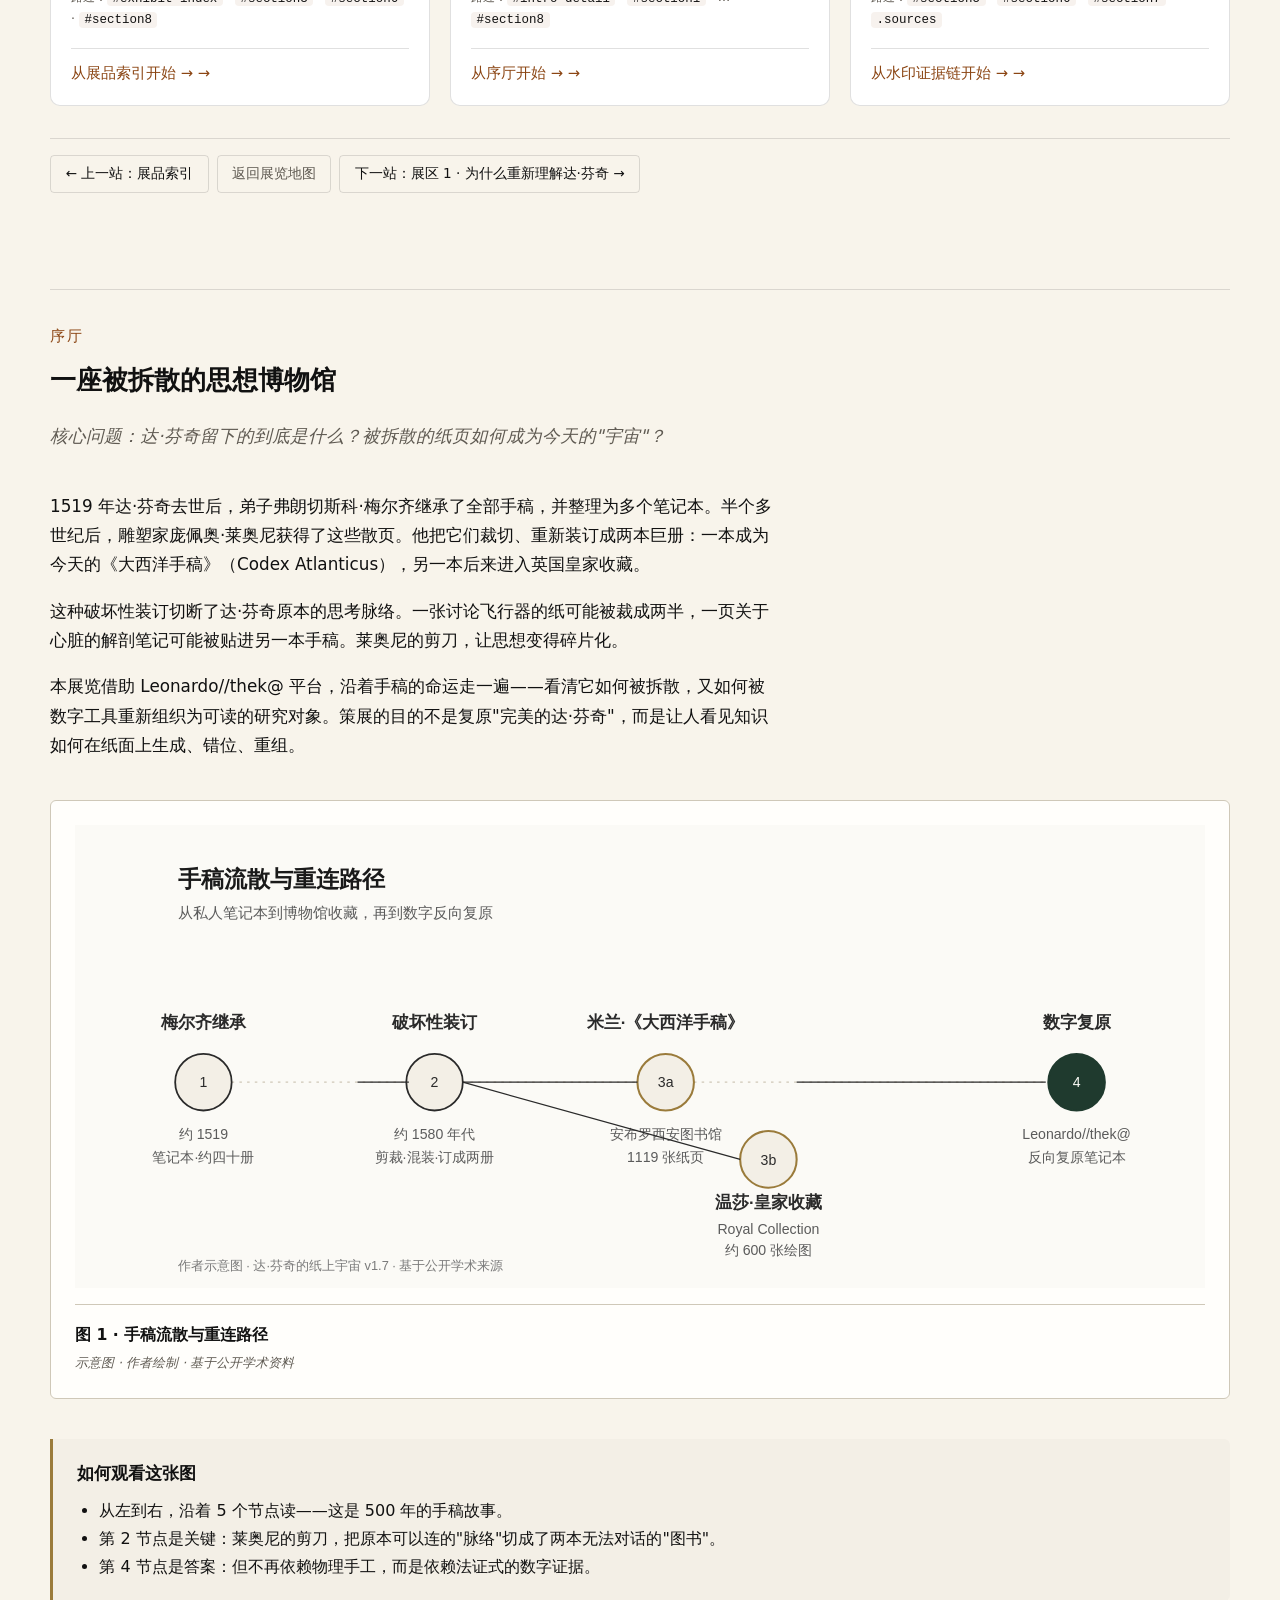
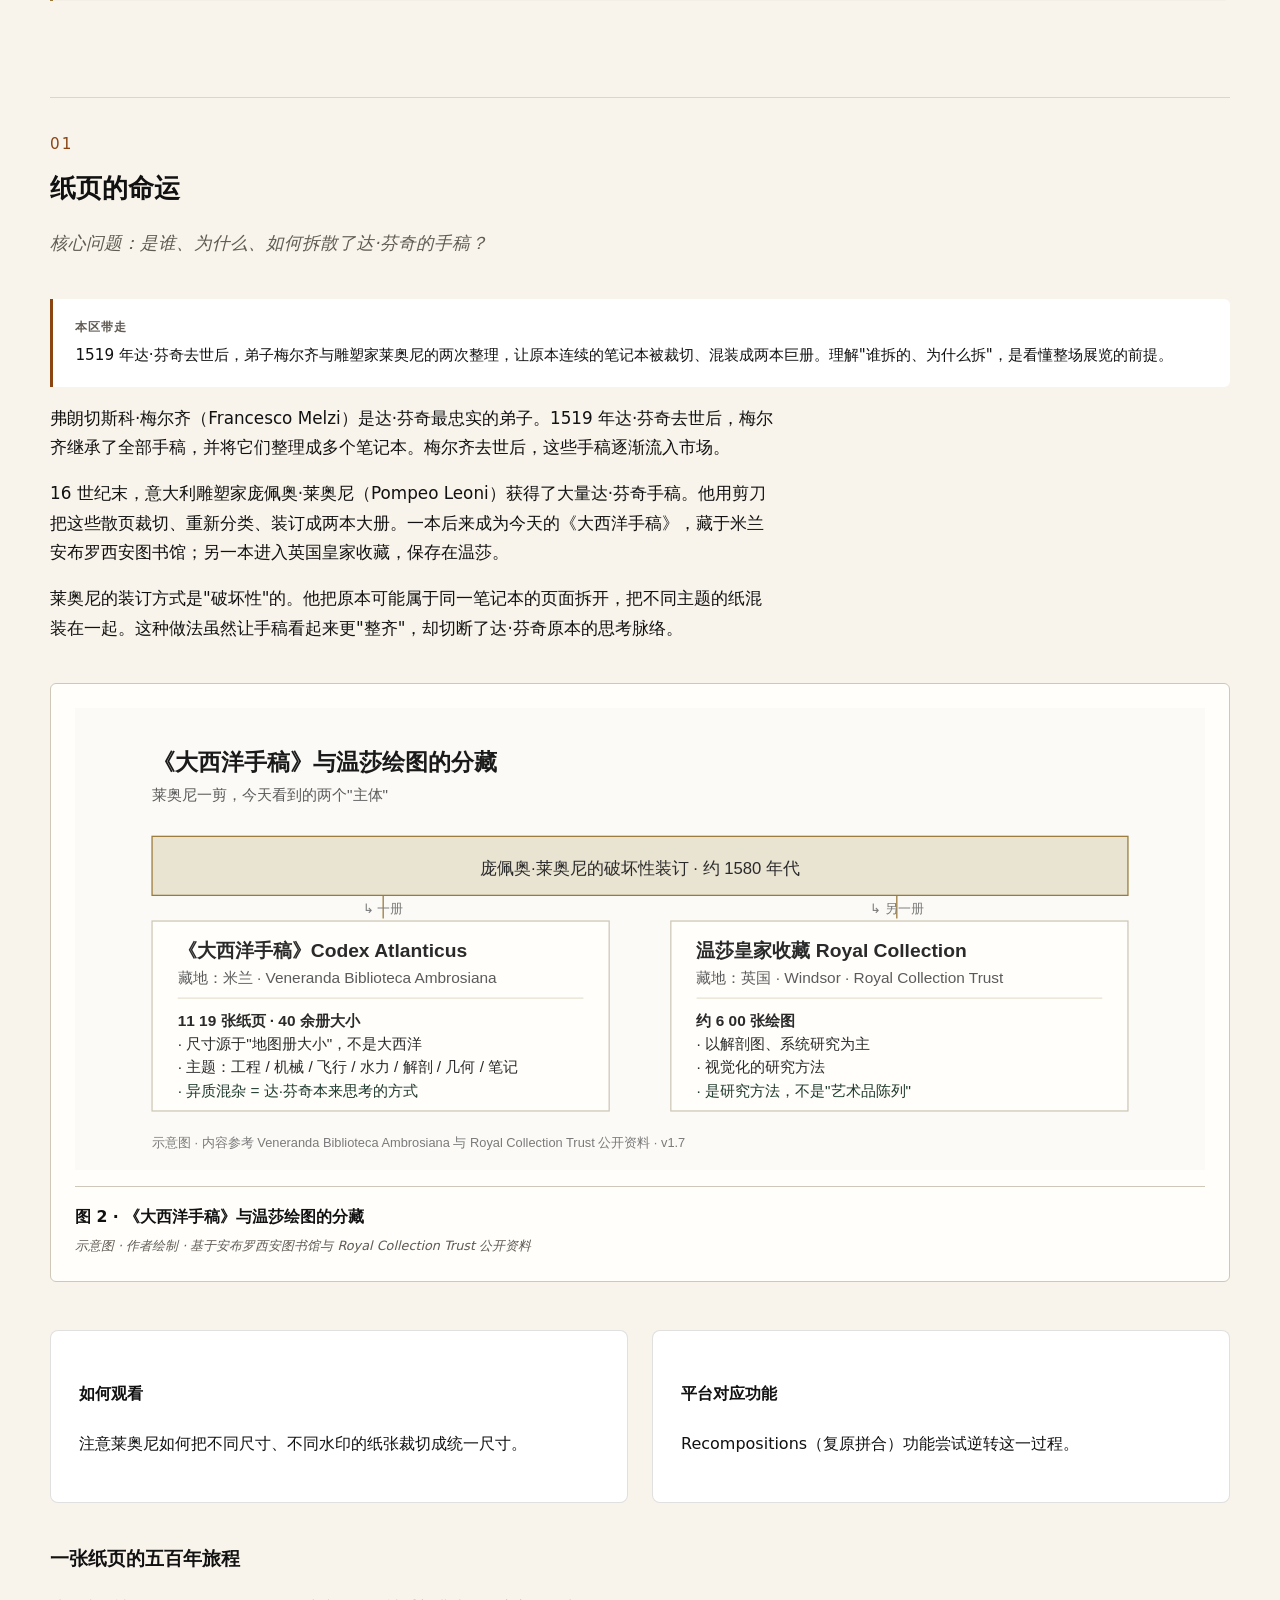
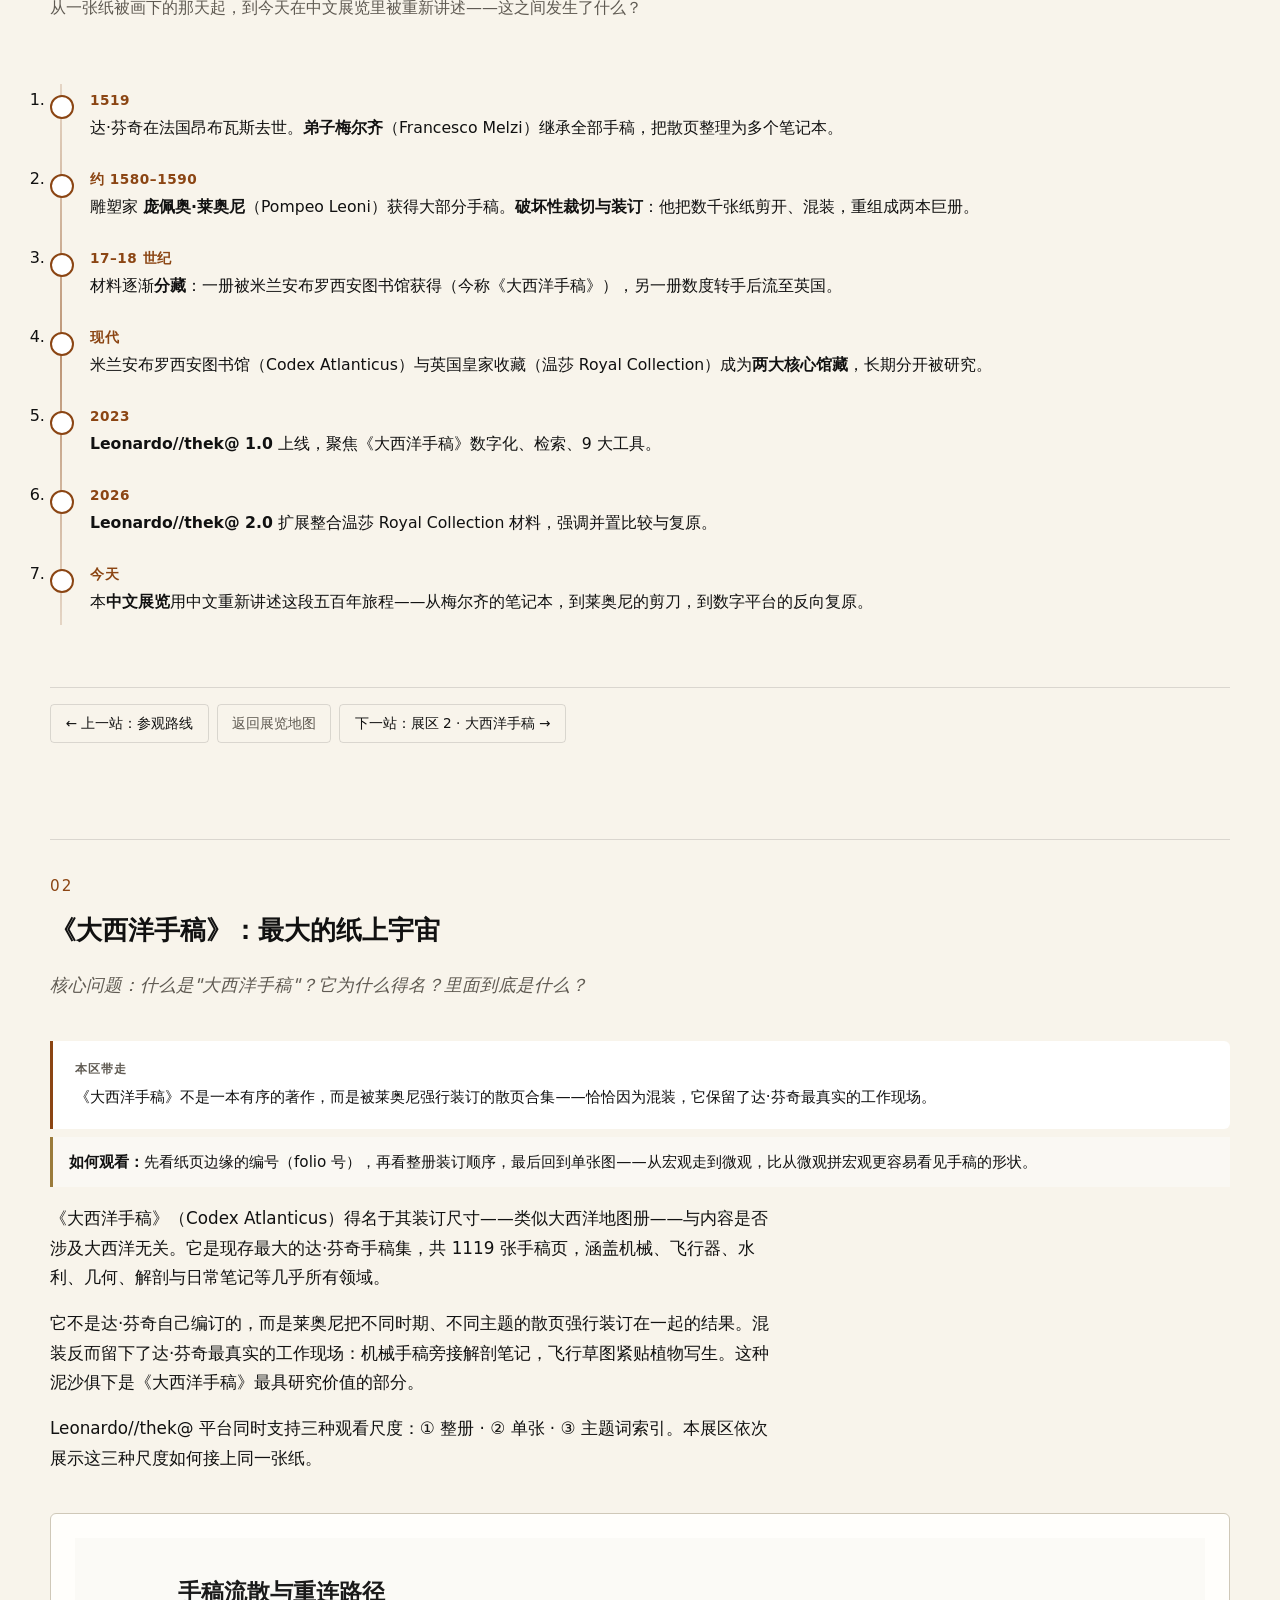
==== commit 71c74037: "Polish Chinese exhibition experience" ====
--- a/site/index.html
+++ b/site/index.html
@@ -11,9 +11,10 @@
   <meta name="version" content="v2.2-exhibition-experience-upgrade">
   <meta name="version" content="v2.3-platform-screenshot-upgrade">
   <meta name="version" content="v2.4-artifact-annotation-upgrade">
-<meta name="version" content="v2.7-content-copy-polish">
-<meta name="version" content="v2.5-real-guided-accessibility">
-<meta name="version" content="v2.6-content-copy-polish">
+  <meta name="version" content="v2.5-real-guided-accessibility">
+  <meta name="version" content="v2.6-content-copy-polish">
+  <meta name="version" content="v2.6-content-stable">
+  <meta name="version" content="v2.7-zh-exhibition-polish">
   <link rel="icon" type="image/svg+xml" href="assets/favicon.svg">
   <meta property="og:image" content="assets/og-cover.svg">
   <meta name="twitter:card" content="summary_large_image">
@@ -27,9 +28,10 @@
 <!-- leonardo-chinese-exhibition v2.2 exhibition experience upgrade -->
 <!-- leonardo-chinese-exhibition v2.3 platform screenshot upgrade -->
 <!-- leonardo-chinese-exhibition v2.4 artifact annotation upgrade -->
-<!-- leonardo-chinese-exhibition v2.7 content copy polish -->
 <!-- leonardo-chinese-exhibition v2.5 real guided accessibility -->
 <!-- leonardo-chinese-exhibition v2.6 content copy polish -->
+<!-- leonardo-chinese-exhibition v2.6 content stable release -->
+<!-- leonardo-chinese-exhibition v2.7 zh exhibition polish -->
 
 <header>
   <nav>
@@ -83,6 +85,19 @@
 <blockquote class="hero-quote">
   “达·芬奇的伟大，不只在于他知道很多，而在于他总能把世界重新连接起来。”
 </blockquote>
+
+<!-- v2.7 — 中文 3 分钟导览摘要 -->
+<aside class="quick-guide-zh" aria-label="如果你只有 3 分钟">
+  <h2>如果你只有 3 分钟</h2>
+  <ol>
+    <li>达·芬奇留下的不是一本完整著作，而是一组被拆散的纸页。</li>
+    <li>莱奥尼的裁切和装订切断了原始脉络。</li>
+    <li>《大西洋手稿》和温莎绘图保存了这场断裂的两端。</li>
+    <li>Leonardo//thek@ 用图像、水印、页码和比较研究重新建立关系。</li>
+    <li>这场展览真正讲的是：知识如何生成、断裂，又被重新连接。</li>
+  </ol>
+  <p class="quick-guide-cta">完整参观约需 15 分钟；研究者路线见 <a href="https://github.com/conanxin/leonardo-chinese-exhibition/blob/main/docs/VISITOR_GUIDE_ZH.md" target="_blank" rel="noopener">中文观展手册</a>。</p>
+</aside>
 
 <!-- v2.5-real — 展览地图锚点（同时保留 #exhibit-index 向后兼容） -->
 <a id="exhibition-map"></a>
@@ -417,6 +432,10 @@
     《大西洋手稿》不是一本有序的著作，而是被莱奥尼强行装订的散页合集——恰恰因为混装，它保留了达·芬奇最真实的工作现场。
   </aside>
 
+  <div class="viewer-action" style="margin:0.5rem 0 1rem;padding:0.75rem 1rem;border-left:3px solid var(--gold,#b08a4a);background:var(--surface,#faf8f3);font-size:0.95rem;">
+    <strong>如何观看：</strong>先看纸页边缘的编号（folio 号），再看整册装订顺序，最后回到单张图——从宏观走到微观，比从微观拼宏观更容易看见手稿的形状。
+  </div>
+
   <div class="section-content">
     <p>《大西洋手稿》（Codex Atlanticus）得名于其装订尺寸——类似大西洋地图册——与内容是否涉及大西洋无关。它是现存最大的达·芬奇手稿集，共 1119 张手稿页，涵盖机械、飞行器、水利、几何、解剖与日常笔记等几乎所有领域。</p>
     <p>它不是达·芬奇自己编订的，而是莱奥尼把不同时期、不同主题的散页强行装订在一起的结果。混装反而留下了达·芬奇最真实的工作现场：机械手稿旁接解剖笔记，飞行草图紧贴植物写生。这种泥沙俱下是《大西洋手稿》最具研究价值的部分。</p>
@@ -518,6 +537,10 @@
     温莎绘图不是达·芬奇的"艺术插图"，而是他的观察工具——马、水、肌肉、猛兽的姿态，都在帮助他理解运动与结构。
   </aside>
 
+  <div class="viewer-action" style="margin:0.5rem 0 1rem;padding:0.75rem 1rem;border-left:3px solid var(--gold,#b08a4a);background:var(--surface,#faf8f3);font-size:0.95rem;">
+    <strong>如何观看：</strong>先看水流如何绕过障碍（漩涡、回流、滞留区），再看笔触如何把"运动"变成"结构"（线条变成箭头、动态变成力学）——他在画里做了物理学家的事。
+  </div>
+
   <div class="section-content">
     <p>温莎皇家图书馆收藏了约 600 张达·芬奇绘图，其中解剖图最系统，动物与风景图最生动。这些绘图不是艺术作品，而是达·芬奇用来观察与理解世界的工具。</p>
     <p>与《大西洋手稿》的工程笔记不同，温莎手稿更强调视觉记录。达·芬奇在这里反复描绘同一主题——马的运动、水的涡旋、猫的姿态、老人的面容——他用画笔进行的是研究，不是创作。</p>
@@ -706,6 +729,10 @@
     达·芬奇从不在"艺术"与"科学"之间切分——他在同一页上同时构建两件事。《大西洋手稿》的纸页混杂，正是他思考的形状。
   </aside>
 
+  <div class="viewer-action" style="margin:0.5rem 0 1rem;padding:0.75rem 1rem;border-left:3px solid var(--gold,#b08a4a);background:var(--surface,#faf8f3);font-size:0.95rem;">
+    <strong>如何观看：</strong>看任何一张《大西洋手稿》原图时，先问"这是不是同一张纸"——左右两栏是不同主题，它们在回答同一个问题，而不是分别回答两个问题。
+  </div>
+
   <div class="section-content">
     <p>传统叙事里，达·芬奇是"艺术 + 科学"的代表人物。但如果只看《大西洋手稿》，你会发现：他没有把艺术和科学分开过——他把它们画在同一页上、同一个笔记本里、同一段笔记内。</p>
     <p>理解这一点，能让你重新认识他：他不是"既懂艺术又懂科学"的人，而是在<strong>同一张纸上同时构建两件事</strong>的人。纸页混杂，正是他思考的形状。</p>
@@ -831,6 +858,10 @@
     复原拼合需要三件事同时成立：候选笔记本结构 + 物证证据链 + 数字工具。平台把 500 年没完成的事，正在被加速完成。
   </aside>
 
+  <div class="viewer-action" style="margin:0.5rem 0 1rem;padding:0.75rem 1rem;border-left:3px solid var(--gold,#b08a4a);background:var(--surface,#faf8f3);font-size:0.95rem;">
+    <strong>如何观看：</strong>看 Recompositions 模块时，先看候选纸页列表的"边缘"——装订孔、裁切线、纸张厚度比，再看是否进入证据链；只要这三项不齐全，"复原"就只是视觉对齐，不是物证复原。
+  </div>
+
   <div class="section-content">
     <p>复原拼合不是简单"把两张图放在一起"。它需要：① 候选笔记本结构（用页码、装订孔、纸张顺序推测原笔记本）；② 法证证据链（展区 5 讲过的水印、纤维、裁切边缘）；③ 数字工具（Recompositions 模块）。三件事缺一不可。</p>
     <p>平台目前仍处于"持续拼合"的状态——每一组证据新发现，都可能让一批纸页"回家"。这件事 500 年都没完成，今天正在被加速完成。</p>
@@ -904,7 +935,7 @@
   </aside>
 
   <div class="section-content">
-    <p>Leonardo//thek@ 把"反向拆散"拆成 9 个工具模块。它们彼此组合，构成一个研究者的"工作面"。本展重点：Watermarks（水印证据）与 Recompositions（数字复原）。</p>
+    <p>这 9 个工具不是平均用力——研究者通常一次跨 2–4 个工具组合使用。本展重点看 Watermarks（水印证据）、Recompositions（数字复原）与 Comparative Study（跨馆藏比较）。从首页入口条带进入任一工具，平台会在侧栏自动露出相邻的判断层。</p>
   </div>
 
   <!-- v2.3 — 真实平台截图：首页 9 功能入口 -->
@@ -1046,7 +1077,7 @@
   </aside>
 
   <div class="section-content">
-    <p>达·芬奇没有把他思考的过程写成"理论"。他把思考的过程画在纸页上。我们能从他留下的方法里抽取四条核心观点，送给今天的创造者：</p>
+    <p>纸页是他的实验室，也是他的编译器。四条核心方法可被今天的创造者直接拿来用：</p>
   </div>
 
   <div class="method-cards">
@@ -1060,7 +1091,7 @@
     </div>
     <div class="method-card">
       <h4>3 · 好的知识库不是堆资料，而是建立关系</h4>
-      <p>他把不同领域画在同一页，是在手动维护一组关系。今天做知识库的核心也不是收录量，而是关系网密度。</p>
+      <p>他把不同领域画在同一页，是在手动维护一组关系。今天做知识库的关键也不是收录量，而是条目之间能被连起来的方式。</p>
     </div>
     <div class="method-card">
       <h4>4 · 跨学科不是拼接领域，而是重建连接</h4>
@@ -1100,7 +1131,7 @@
     <li><strong>知识如何在纸上生成。</strong>纸页是达·芬奇的工作内存——不是抄写，是生成思想。</li>
     <li><strong>图像如何成为思考工具。</strong>画图不是为了展示，是为了“想清楚”。</li>
     <li><strong>被拆散的材料如何被数字平台重新连接。</strong>Leonardo//thek@ 的九大工具，按达·芬奇的工作方式反推出来。</li>
-    <li><strong>今天的知识库与 AI 工具如何借鉴这种连接方式。</strong>好的知识库是建立关系网；好的 AI 是放大纸页的连接能力。</li>
+    <li><strong>今天的知识库与 AI 工具如何借鉴这种工作方式。</strong>好的知识库让条目之间能被连起来；好的 AI 是放大纸页的连接能力。</li>
   </ul>
   <p class="postscript-lede" style="margin-top:1rem;font-size:0.95rem;color:var(--text-secondary);">
     如果你走出这场展览后记住一件事，希望不是“达·芬奇画马画得好”，而是“他用纸页把不同领域连在一起”。这就是这场展览的全部意义。
@@ -1184,7 +1215,7 @@
 
 <footer>
   <p>本展览基于 Leonardo//thek@ 平台内容设计。温莎皇家收藏（Royal Collection Trust，RCIN 系列）与《大西洋手稿》（Codex Atlanticus，安布罗西安图书馆）的高清图像为公共域授权使用，全部通过 Wikimedia Commons 引用。原创图解（SVG）与展品卡片由作者设计。所有引用与外链均按学术规范给出。</p>
-  <p class="version-footer">版本：v1.7 exhibit image upgrade / v1.8 real image integration / v2.2 exhibition experience upgrade / v2.3 platform screenshot upgrade / v2.4 artifact annotation upgrade / v2.7 content copy polish / <strong>v2.5 real guided accessibility</strong> / <strong>v2.6 content copy polish</strong></p>
+  <p class="version-footer">版本：v1.7 exhibit image upgrade / v1.8 real image integration / v2.2 exhibition experience upgrade / v2.3 platform screenshot upgrade / v2.4 artifact annotation upgrade / <strong>v2.5 real guided accessibility</strong> / <strong>v2.6 content copy polish</strong> / <strong>v2.6 content stable</strong> / <strong>v2.7 zh exhibition polish</strong></p>
 </footer>
 
 <script src="script.js"></script>
--- a/site/style.css
+++ b/site/style.css
@@ -262,6 +262,48 @@
   margin: 1.5rem 0 4rem;
   padding-left: 1.5rem;
   max-width: 68ch;
+}
+
+/* v2.7 — 中文 3 分钟导览摘要 */
+.quick-guide-zh {
+  margin: 0 auto 3rem;
+  max-width: 68ch;
+  padding: 1.5rem 1.75rem;
+  background: var(--surface, #faf8f3);
+  border-radius: 8px;
+  border: 1px solid var(--border, #e6dfd1);
+}
+.quick-guide-zh h2 {
+  font-size: 1.1rem;
+  margin: 0 0 1rem;
+  color: var(--accent, #5a4a36);
+  letter-spacing: 0.02em;
+}
+.quick-guide-zh ol {
+  margin: 0;
+  padding-left: 1.4rem;
+  line-height: 1.7;
+  color: #2a2a2a;
+  font-size: 0.98rem;
+}
+.quick-guide-zh ol li {
+  margin-bottom: 0.55rem;
+}
+.quick-guide-zh ol li:last-child {
+  margin-bottom: 0;
+}
+.quick-guide-zh p.quick-guide-cta {
+  margin: 1rem 0 0;
+  font-size: 0.88rem;
+  color: var(--text-secondary, #6b6354);
+}
+@media (max-width: 480px) {
+  .quick-guide-zh {
+    padding: 1.1rem 1.1rem;
+  }
+  .quick-guide-zh ol {
+    font-size: 0.94rem;
+  }
 }
 
 /* exhibit index grid */
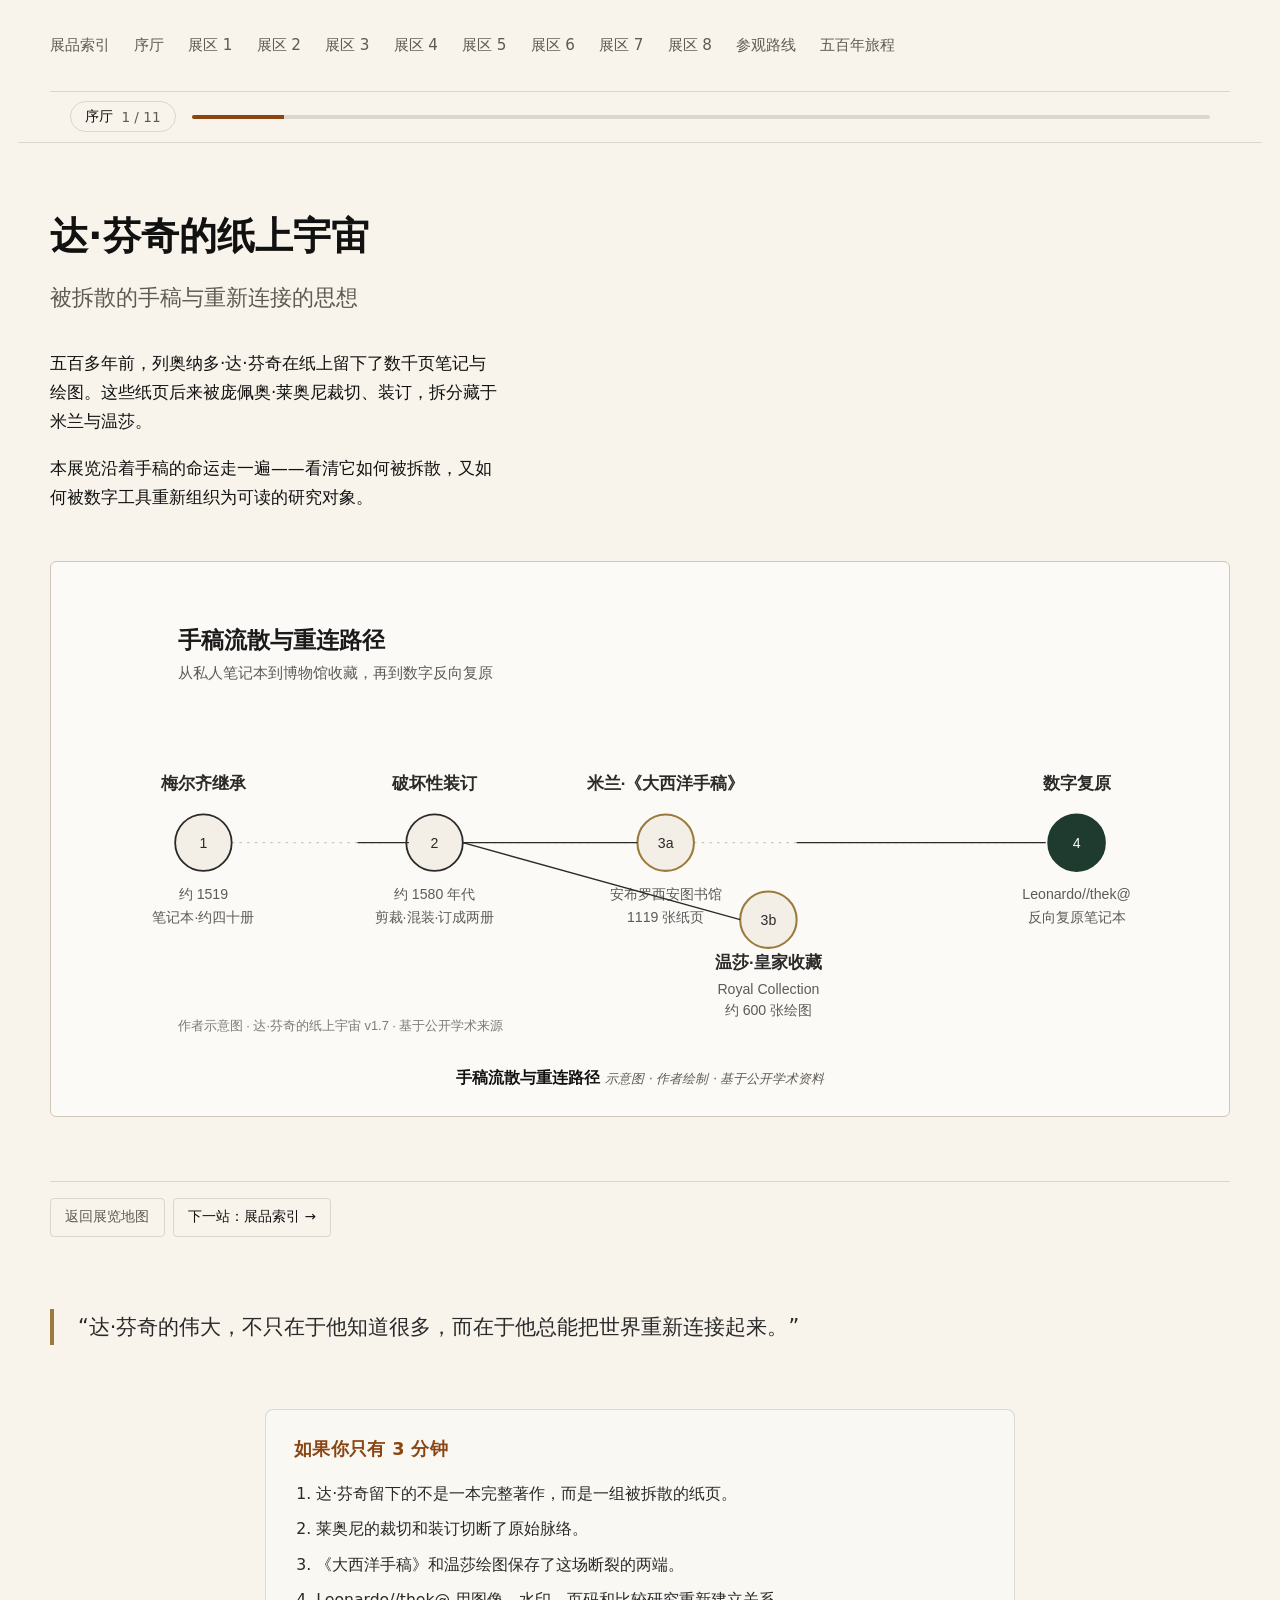
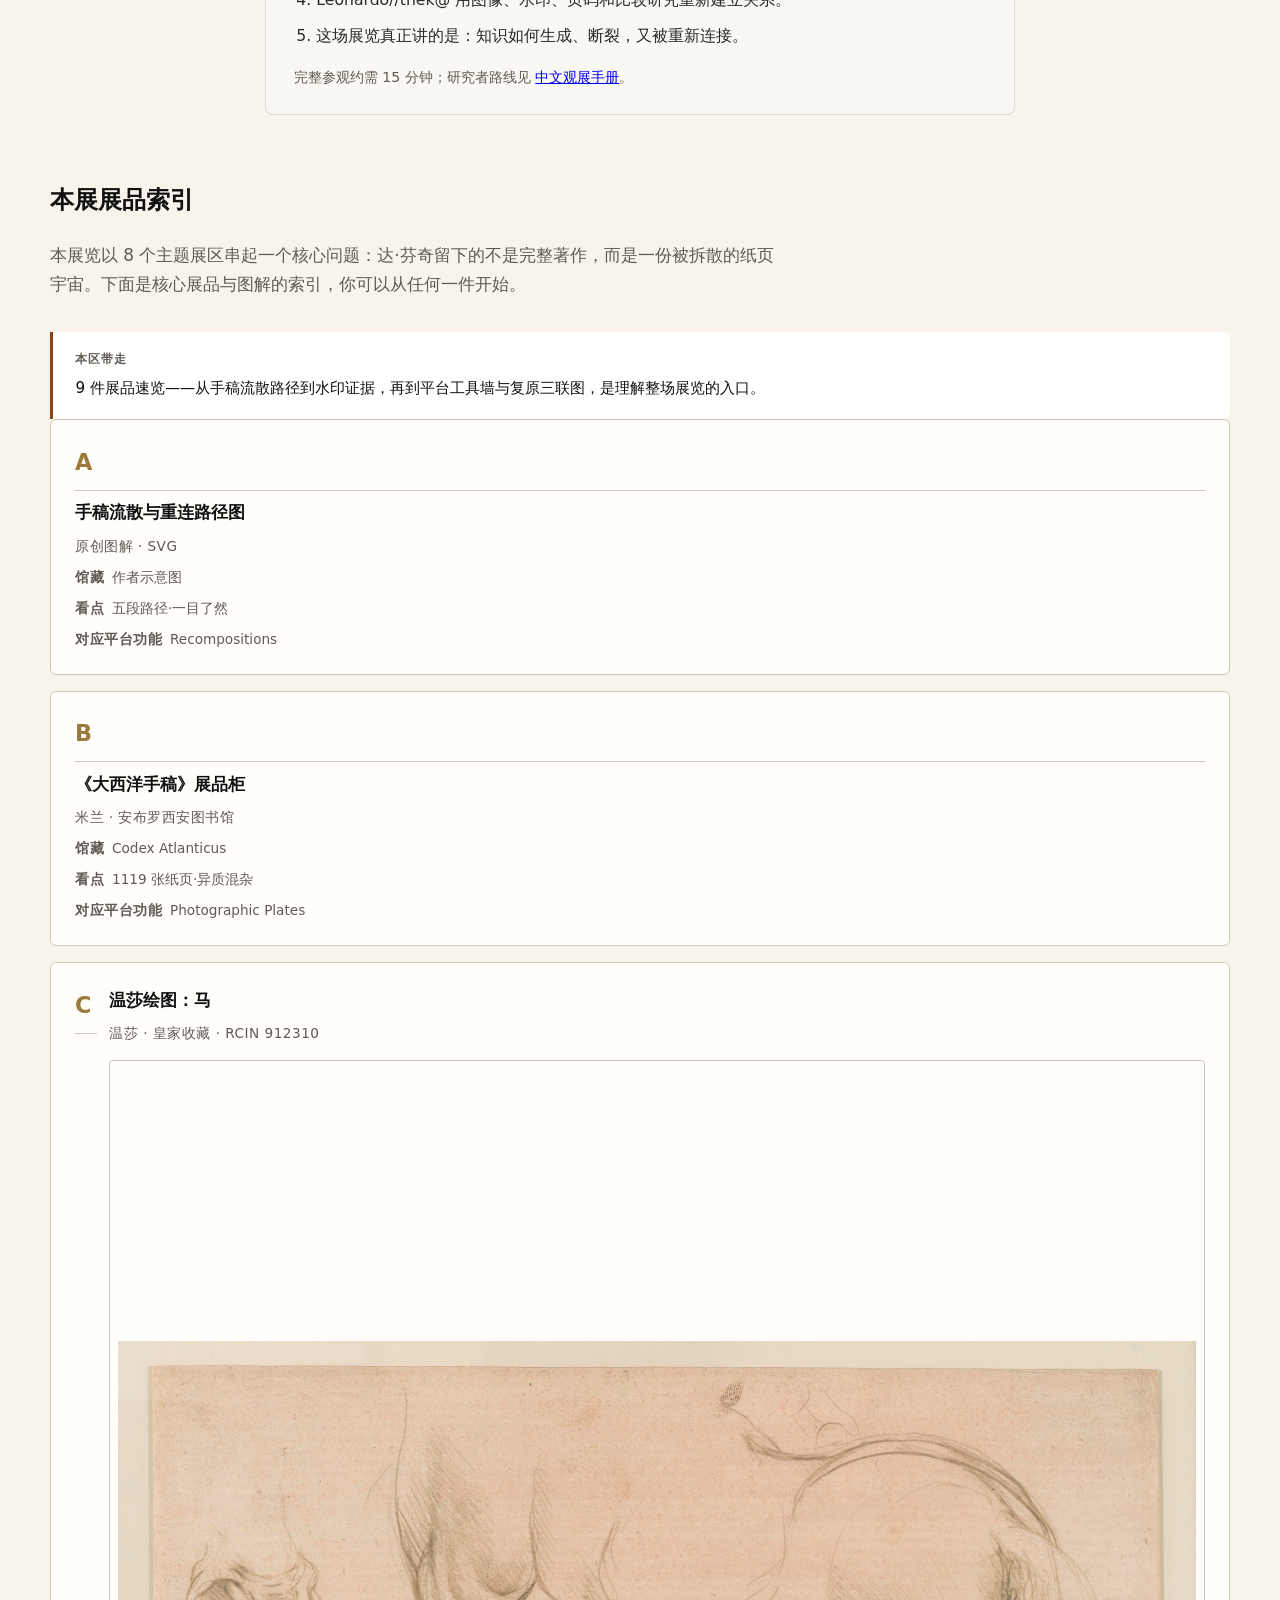
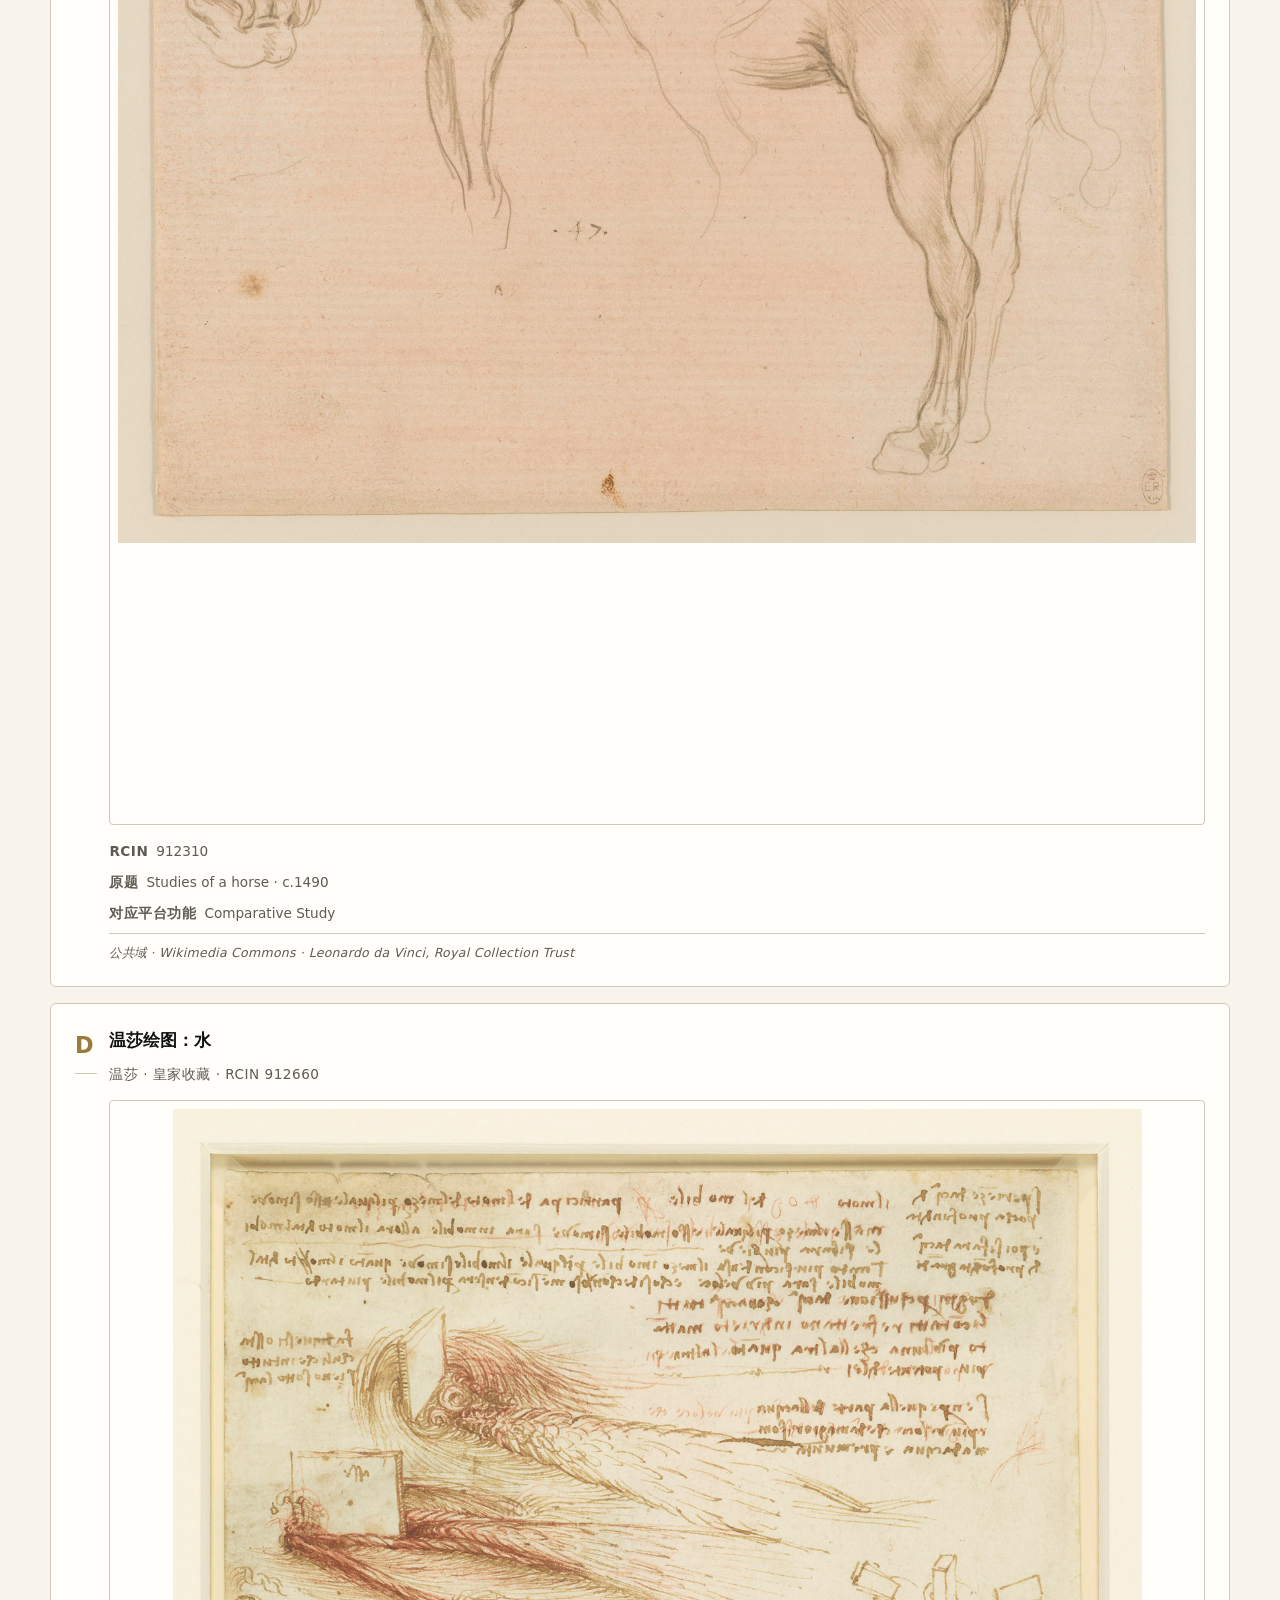
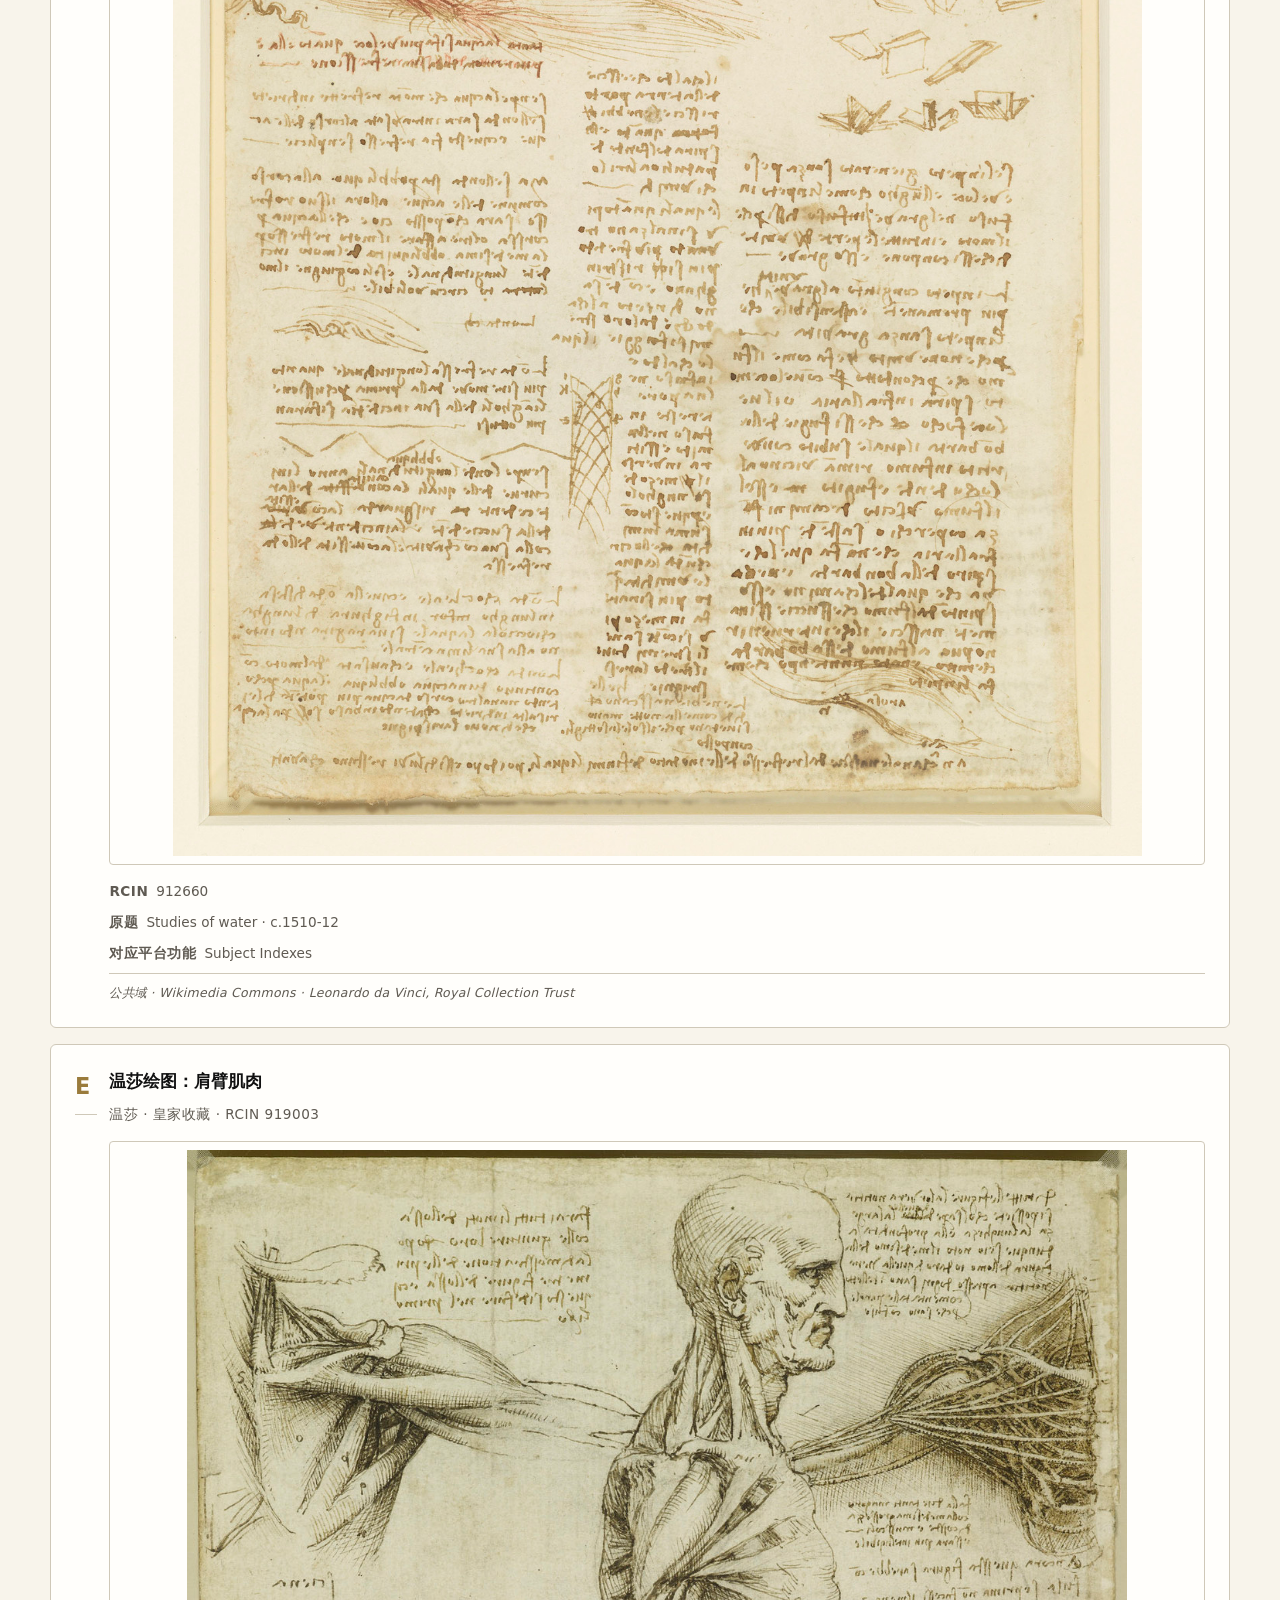
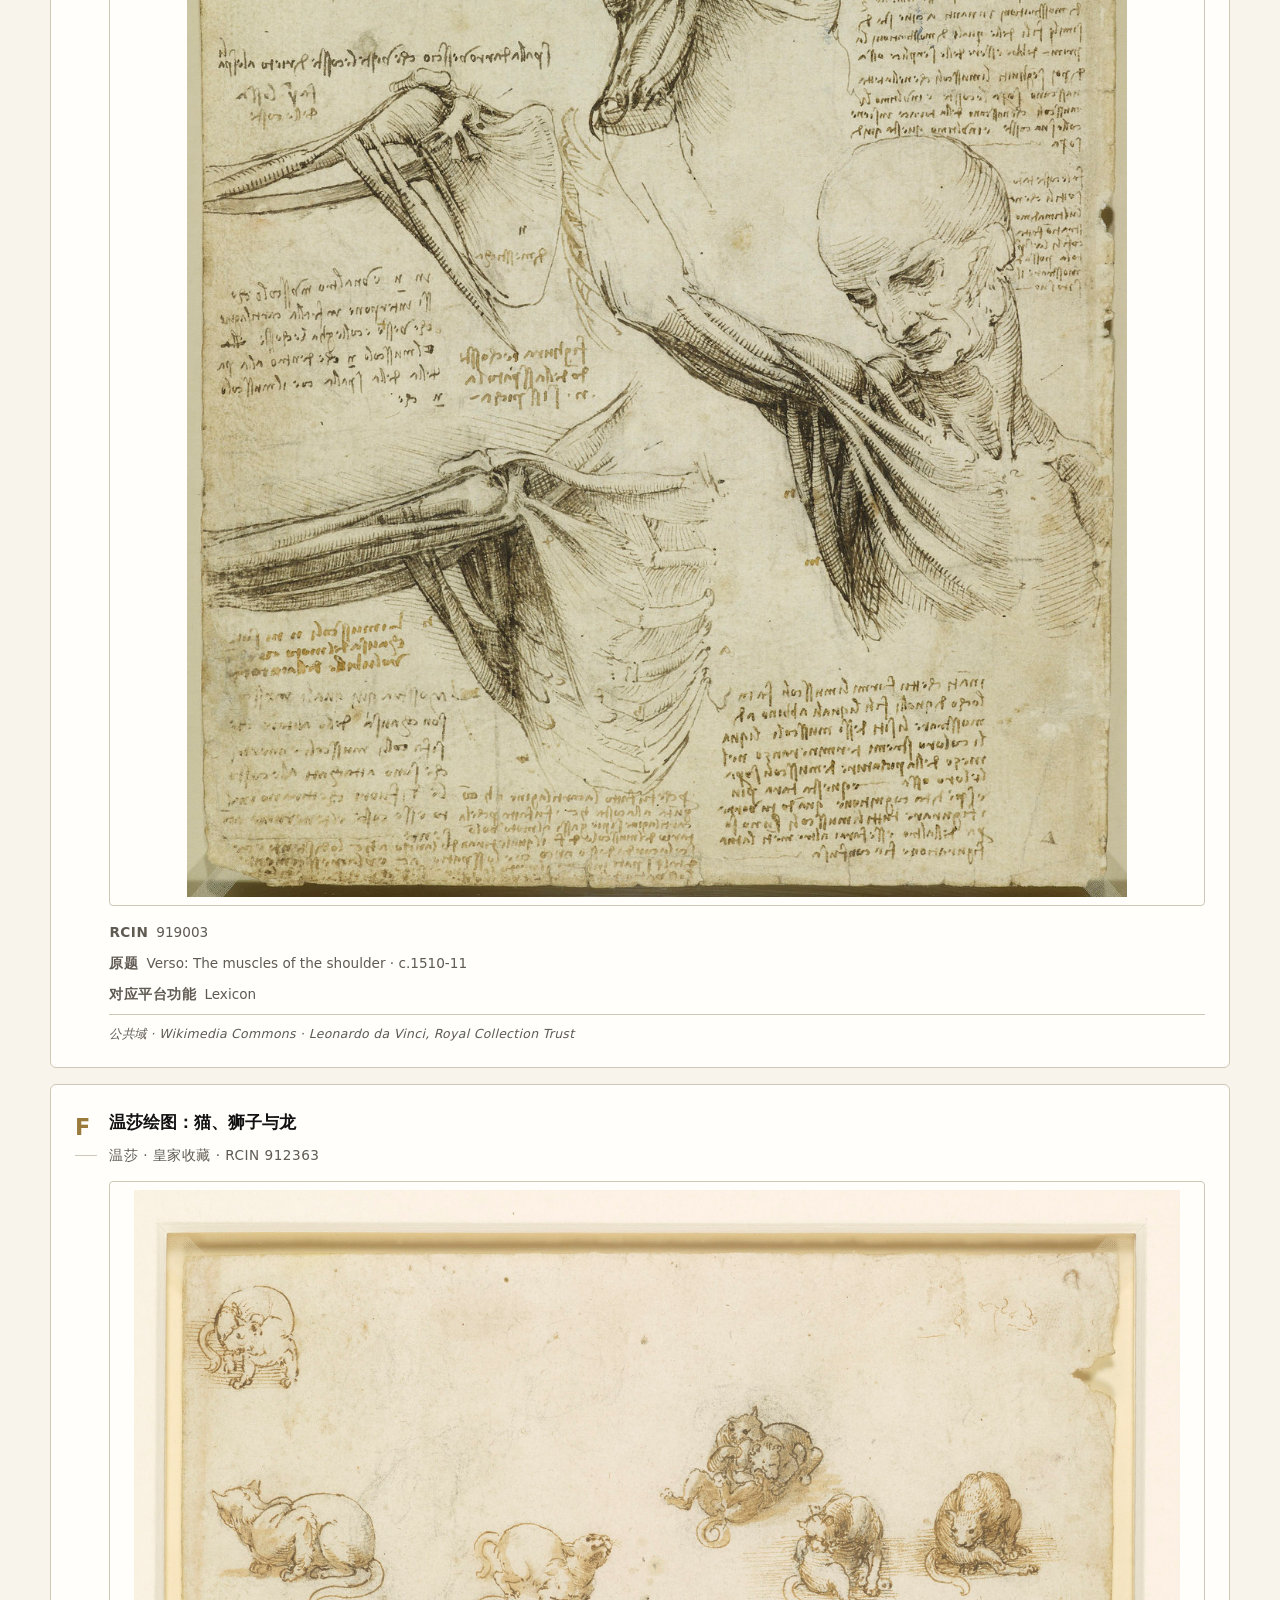
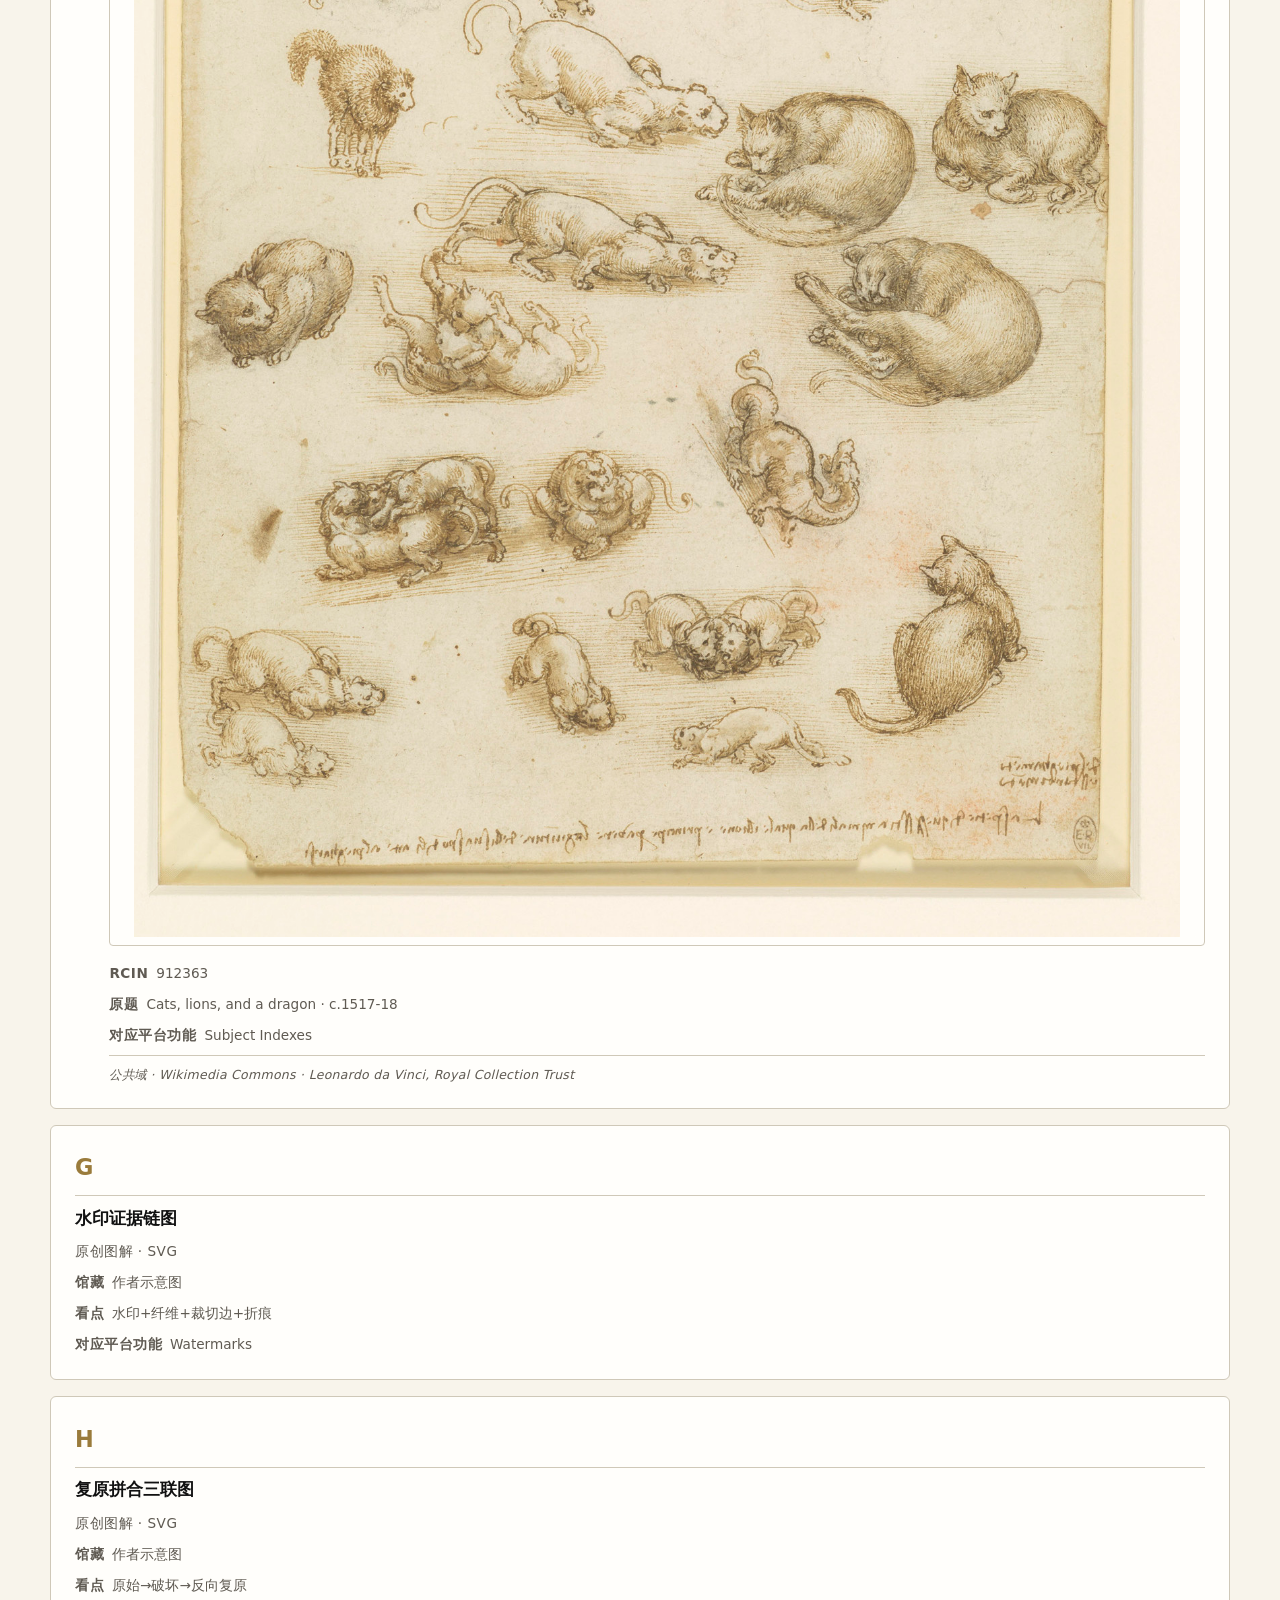
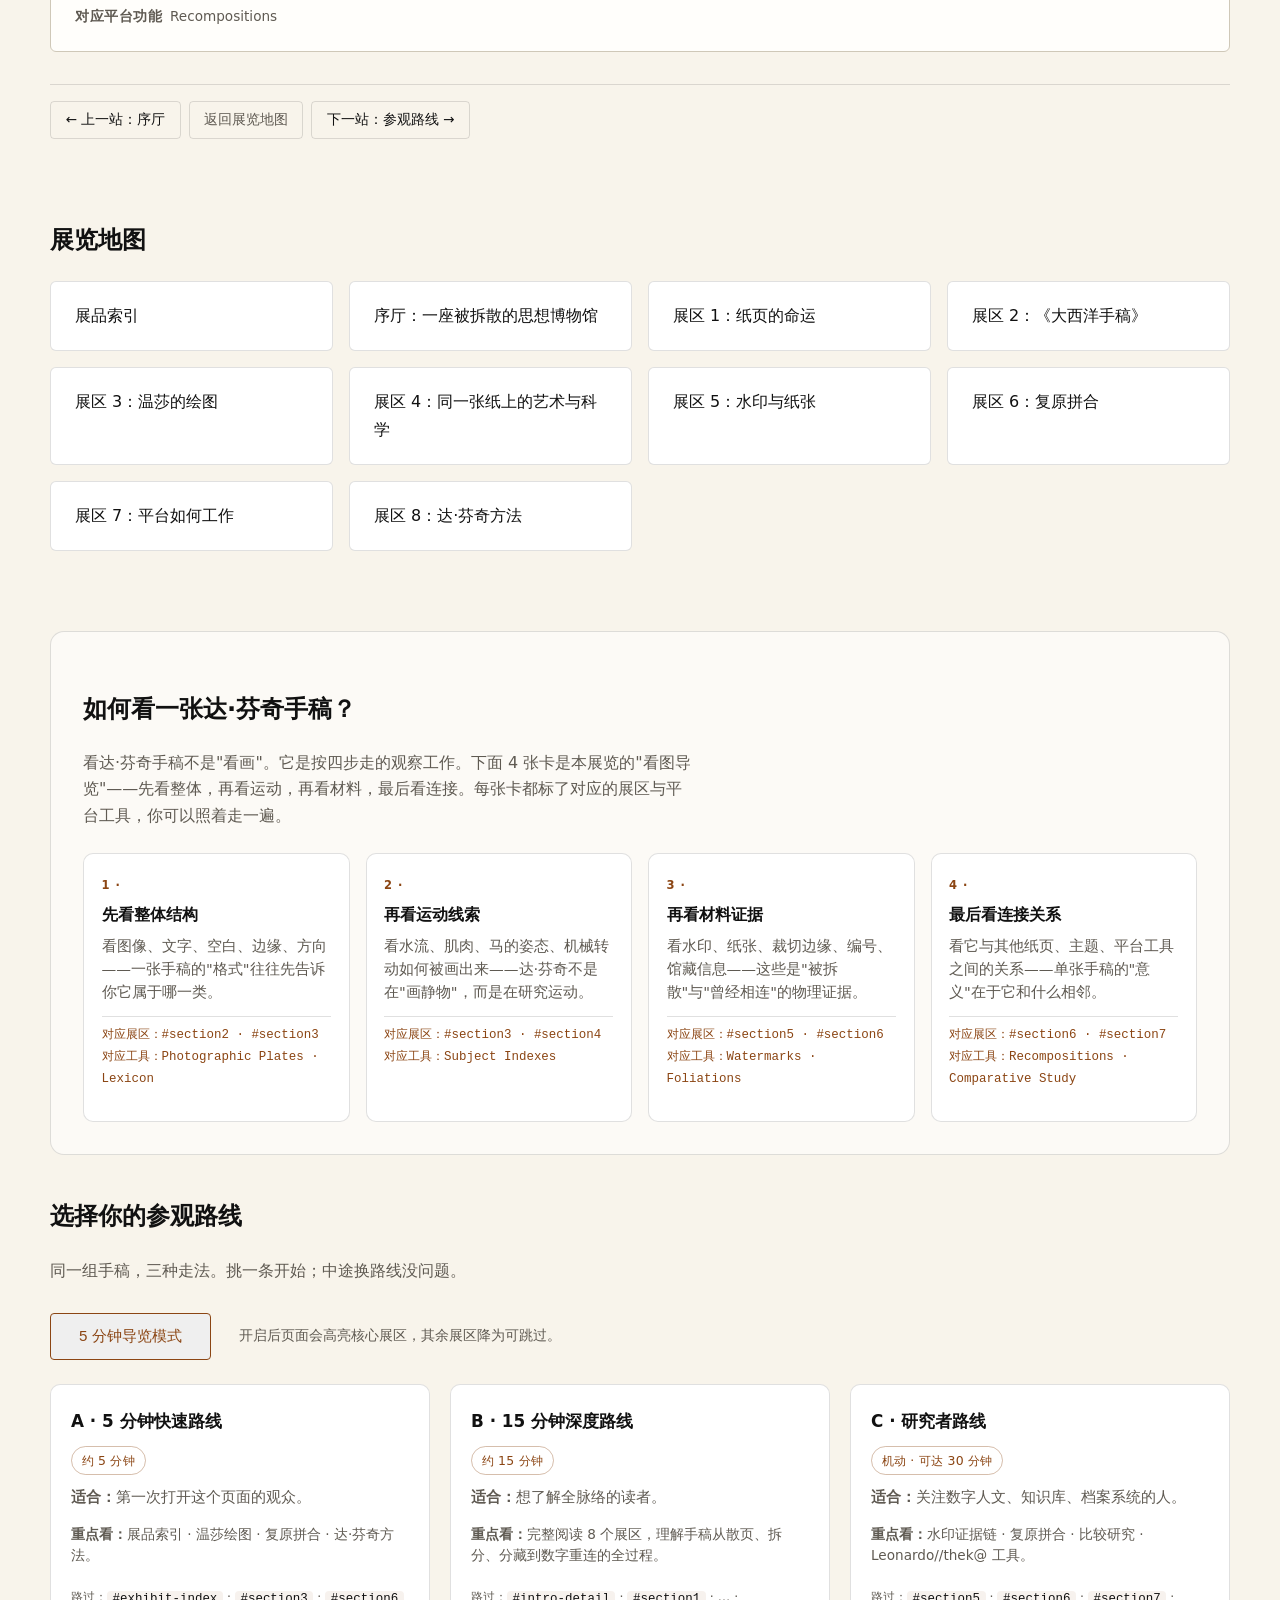
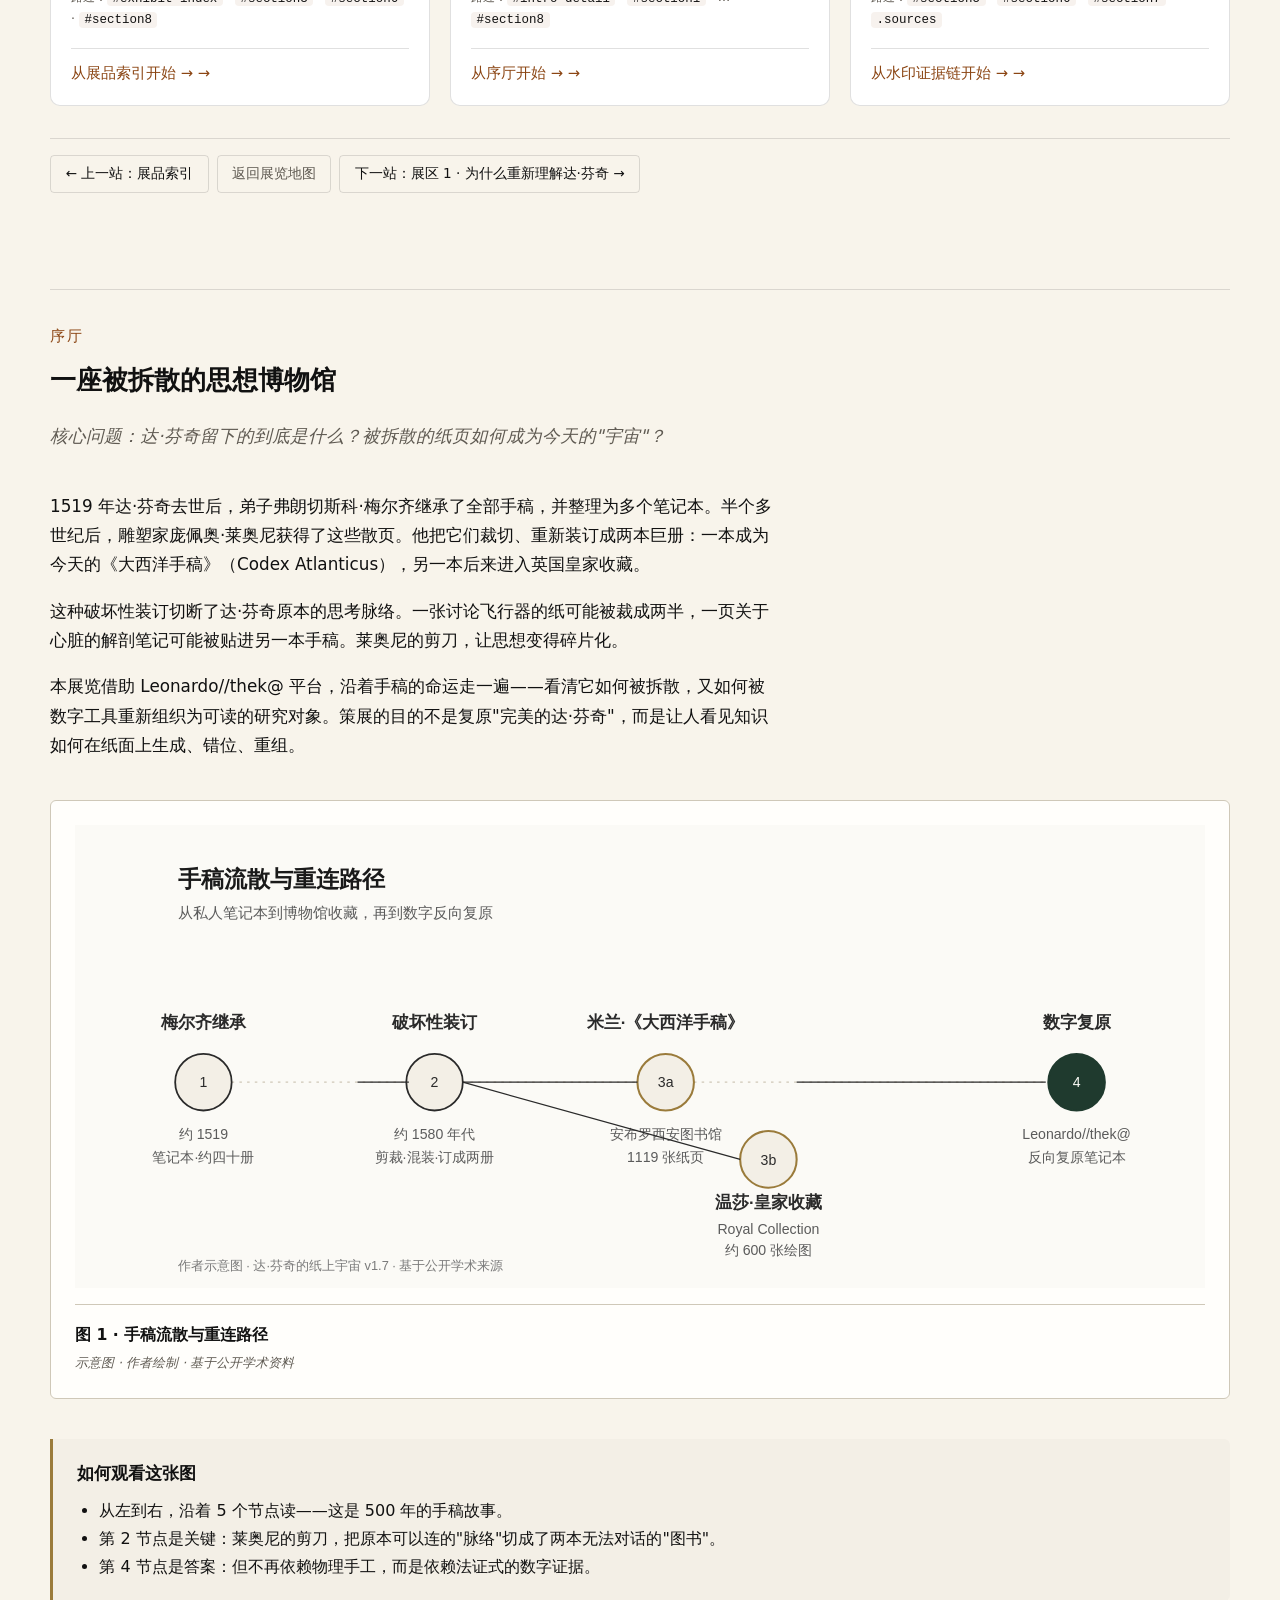
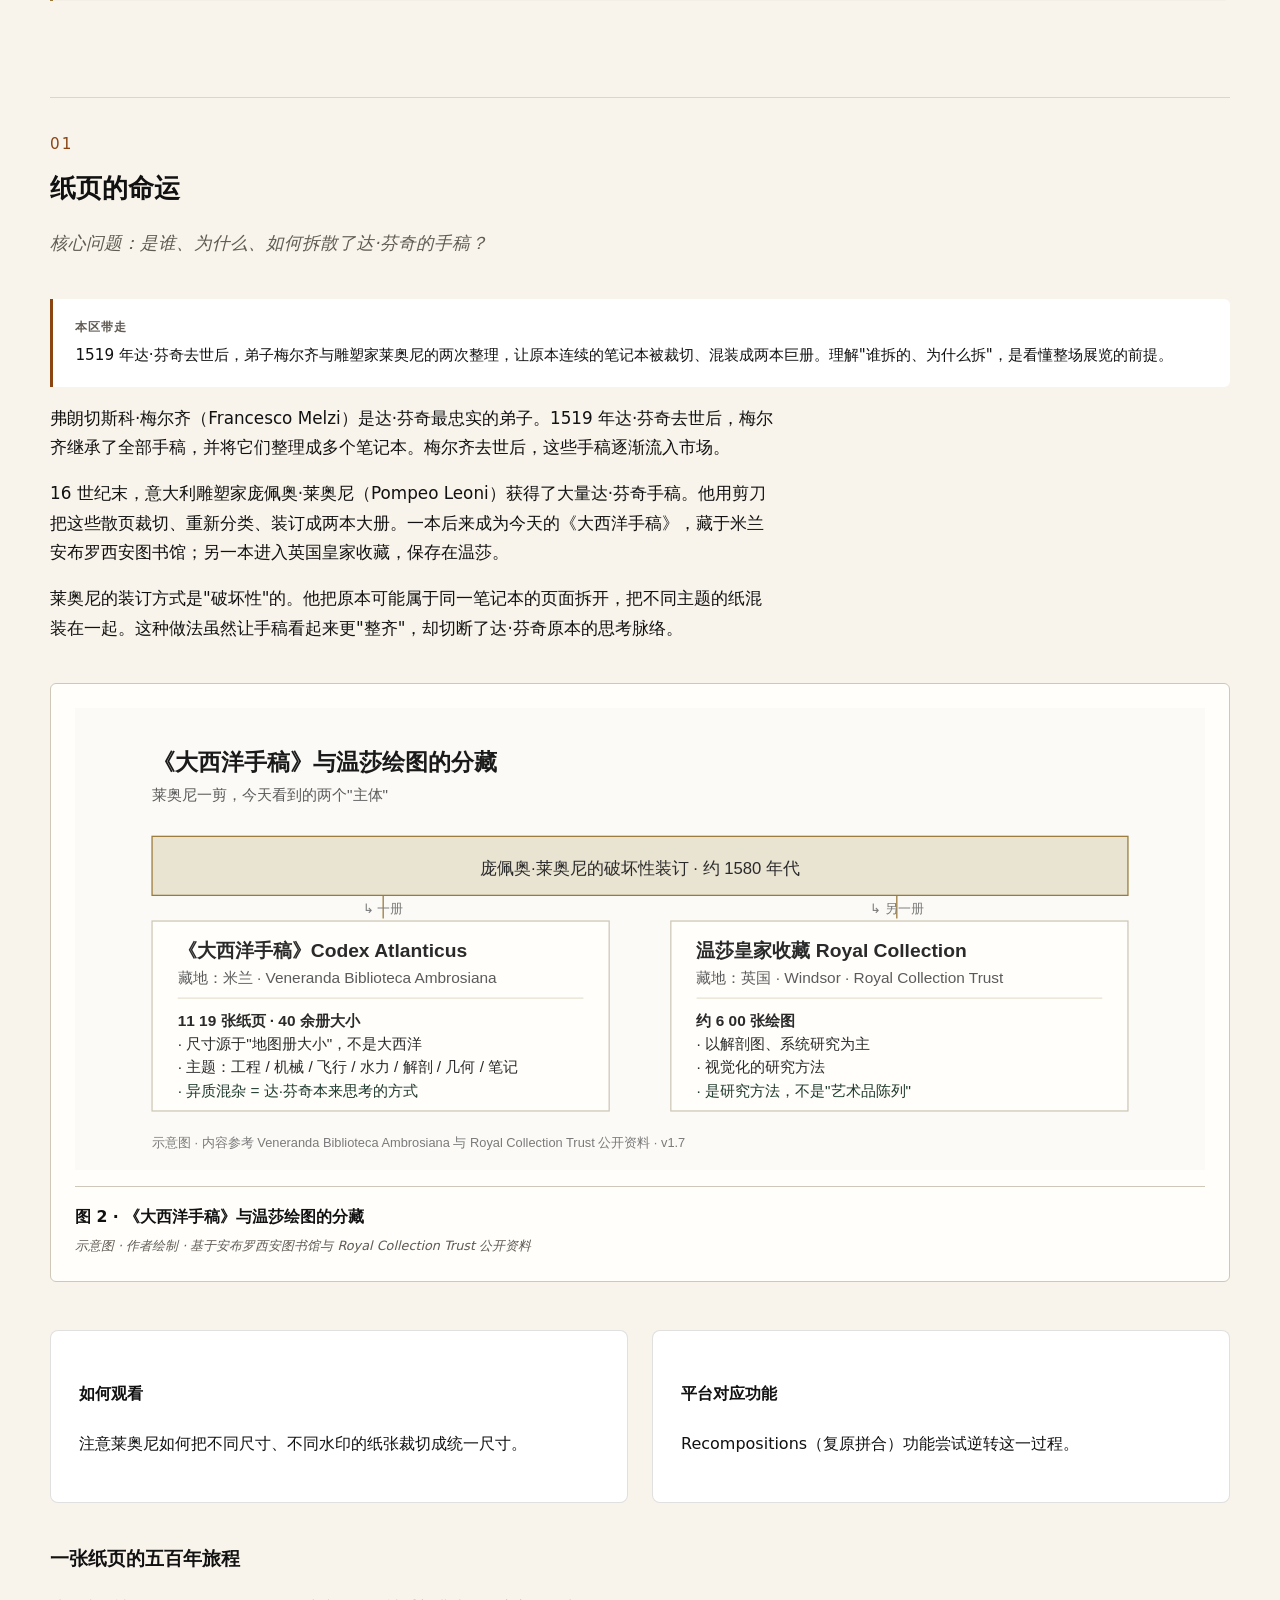
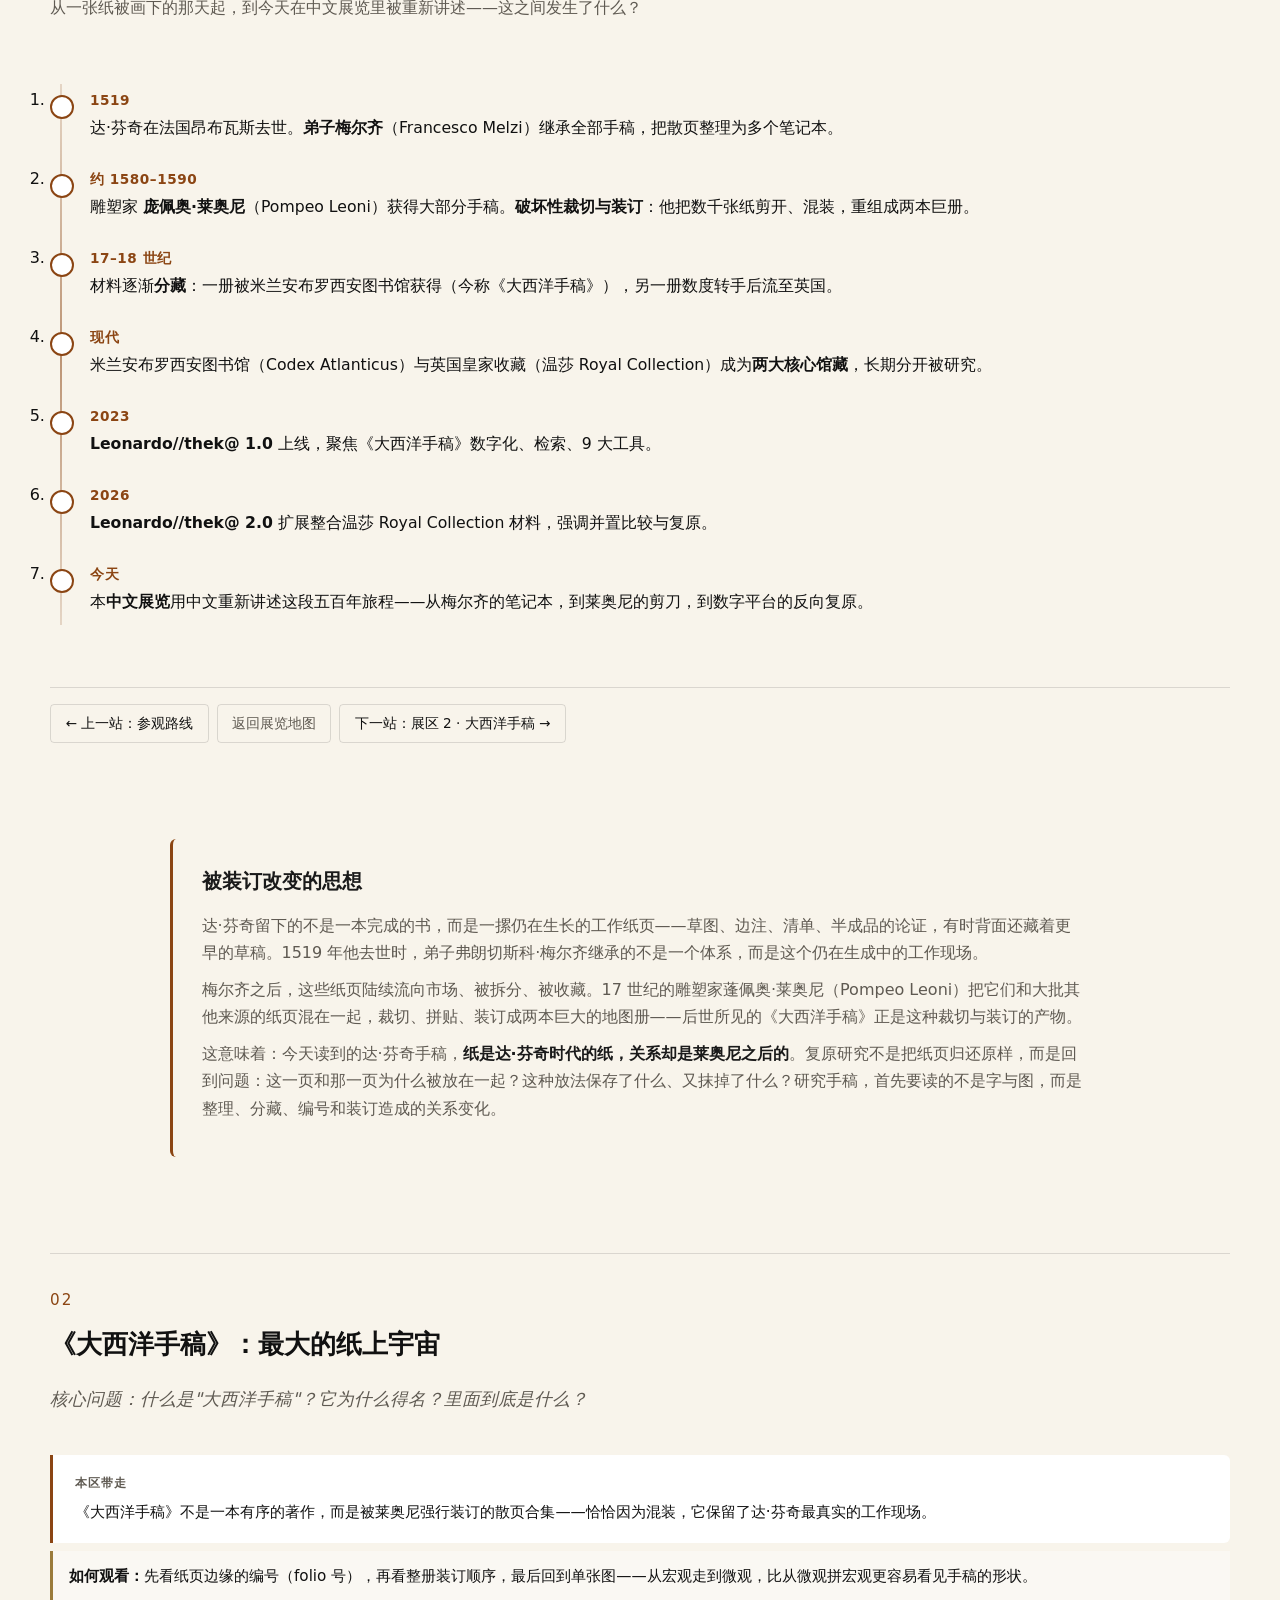
==== commit 18b551b2: "Rebuild v2.8 deep content from verified baseline" ====
--- a/site/index.html
+++ b/site/index.html
@@ -15,6 +15,7 @@
   <meta name="version" content="v2.6-content-copy-polish">
   <meta name="version" content="v2.6-content-stable">
   <meta name="version" content="v2.7-zh-exhibition-polish">
+  <meta name="version" content="v2.8-real-deep-content">
   <link rel="icon" type="image/svg+xml" href="assets/favicon.svg">
   <meta property="og:image" content="assets/og-cover.svg">
   <meta name="twitter:card" content="summary_large_image">
@@ -32,6 +33,7 @@
 <!-- leonardo-chinese-exhibition v2.6 content copy polish -->
 <!-- leonardo-chinese-exhibition v2.6 content stable release -->
 <!-- leonardo-chinese-exhibition v2.7 zh exhibition polish -->
+<!-- leonardo-chinese-exhibition v2.8 real deep content -->
 
 <header>
   <nav>
@@ -419,6 +421,14 @@
     </li>
   </ol>
 </section>
+<!-- v2.8 real deep content — 深度模块一：被装订改变的思想 -->
+<aside class="deep-reading-block" aria-label="深度阅读：被装订改变的思想">
+  <h3>被装订改变的思想</h3>
+  <p>达·芬奇留下的不是一本完成的书，而是一摞仍在生长的工作纸页——草图、边注、清单、半成品的论证，有时背面还藏着更早的草稿。1519 年他去世时，弟子弗朗切斯科·梅尔齐继承的不是一个体系，而是这个仍在生成中的工作现场。</p>
+  <p>梅尔齐之后，这些纸页陆续流向市场、被拆分、被收藏。17 世纪的雕塑家蓬佩奥·莱奥尼（Pompeo Leoni）把它们和大批其他来源的纸页混在一起，裁切、拼贴、装订成两本巨大的地图册——后世所见的《大西洋手稿》正是这种裁切与装订的产物。</p>
+  <p>这意味着：今天读到的达·芬奇手稿，<strong>纸是达·芬奇时代的纸，关系却是莱奥尼之后的</strong>。复原研究不是把纸页归还原样，而是回到问题：这一页和那一页为什么被放在一起？这种放法保存了什么、又抹掉了什么？研究手稿，首先要读的不是字与图，而是整理、分藏、编号和装订造成的关系变化。</p>
+</aside>
+
 <!-- 展区 2 -->
 <section id="section2" class="exhibition-section" data-section-label="展区 2 · 大西洋手稿">
   <div class="section-header">
@@ -716,6 +726,19 @@
   </div>
 </section>
 
+<!-- v2.8 real deep content — 深度模块三：图像如何成为思考工具 -->
+<aside class="visual-thinking-block" aria-label="深度阅读：图像如何成为思考工具">
+  <h3>图像如何成为思考工具</h3>
+  <p>达·芬奇不是给文字配插图，而是用图像代替文字思考。在他的手稿里，图往往不是「答案」，而是「问题继续展开的地方」。四种最常见的图像方式：</p>
+  <ul class="thought-cards">
+    <li class="thought-card"><strong>水：运动</strong>。水流、漩涡、波浪、容器里的水位——记录运动、阻力、压力，把看不到的力画出来。</li>
+    <li class="thought-card"><strong>肌肉：结构</strong>。把肩膀、上臂、前臂的肌肉当成绳索和滑轮，拆解身体如何运动。</li>
+    <li class="thought-card"><strong>动物：姿态</strong>。马、鸟、狗的连续姿态，是研究运动结构的方式，也是研究「美如何来自结构」的方式。</li>
+    <li class="thought-card"><strong>机械：推演</strong>。齿轮、连杆、飞行器草图把想法变成可推演结构——画出来，才知道哪里漏算。</li>
+  </ul>
+  <p>所以读达·芬奇的手稿，要从「他画了什么」转向「他用画来问什么」。一张图能展开的问题，常常比一段文字更多。</p>
+</aside>
+
 <!-- 展区 4 -->
 <section id="section4" class="exhibition-section" data-section-label="展区 4 · 复原拼合">
   <div class="section-header">
@@ -772,6 +795,19 @@
     </div>
   </div>
 </section>
+
+<!-- v2.8 real deep content — 深度模块二：纸页也在说话 -->
+<aside class="material-evidence-block" aria-label="深度阅读：纸页也在说话">
+  <h3>纸页也在说话</h3>
+  <p>复原研究通常把重点放在图像与文字上。但纸张本身——水印、裁切边缘、编号、空白与方向——也是第一手证据，常常决定两页能不能被连到一起。</p>
+  <ul class="evidence-chips">
+    <li class="evidence-chip"><strong>水印</strong>：造纸时金属丝留下的透光图案，帮我们判断纸的产地、批次与年代。</li>
+    <li class="evidence-chip"><strong>裁切边缘</strong>：被剪开或被修整的痕迹，提示纸页曾被拆散或重装。</li>
+    <li class="evidence-chip"><strong>编号</strong>：馆藏印章、墨水编号或铅笔批号，反映某一页在不同时代被如何归类。</li>
+    <li class="evidence-chip"><strong>空白与方向</strong>：书写方向、留白位置和背面透出的笔迹，帮助推断纸页原本是同一本笔记的哪一页。</li>
+  </ul>
+  <p>把这四样加在一起，复原研究才不只是「看图猜」，而是「用证据连」。数字平台把水印索引、纸面图像、编号字典并置起来，正是为了让这些证据可被同时检索。</p>
+</aside>
 
 <!-- 展区 5 -->
 <section id="section5" class="exhibition-section" data-section-label="展区 5 · 重新连接">
@@ -1063,6 +1099,24 @@
   <p style="margin-top:1rem;color:var(--text-secondary);font-size:0.9rem;">平台 9 大工具（Foliations · Subject Indexes · Photographic Plates · Lexicon · Watermarks · Recompositions · Bibliography · Advanced Search · Comparative Study）构成完整研究工作台——上面 4 个场景只是研究者的"高频起点"。</p>
 </section>
 
+<!-- v2.8 real deep content — 深度模块四：从看图到建模 -->
+<aside class="research-model-block" aria-label="深度阅读：从看图到建模：Leonardo//thek@ 的研究逻辑">
+  <h3>从看图到建模：Leonardo//thek@ 的研究逻辑</h3>
+  <p>把平台的九大工具从「列表」提升为「研究方法论」，它们其实在做同一件事——<strong>让研究者从看图，走到能建模</strong>：</p>
+  <ul class="method-rows">
+    <li class="method-row"><strong>Foliations</strong> · 编号秩序：把纸页按馆藏编号排成可遍历的序列。</li>
+    <li class="method-row"><strong>Subject Indexes</strong> · 主题入口：从主题词进入，绕开单一编号的局限。</li>
+    <li class="method-row"><strong>Photographic Plates</strong> · 图像证据：高清图像作为可被反复引用的视觉证据。</li>
+    <li class="method-row"><strong>Lexicon</strong> · 词汇路径：从达·芬奇用过的词出发，反查他在哪一页用过这个词。</li>
+    <li class="method-row"><strong>Watermarks</strong> · 物质证据：水印作为纸张身份的直接证据。</li>
+    <li class="method-row"><strong>Recompositions</strong> · 原始关系：尝试把被装订打散的纸页按原本的关系重新并置。</li>
+    <li class="method-row"><strong>Bibliography</strong> · 研究传统：把每一页的学术讨论链累积起来。</li>
+    <li class="method-row"><strong>Advanced Search</strong> · 检索能力：跨字段检索，把多种证据同时调出来。</li>
+    <li class="method-row"><strong>Comparative Study</strong> · 并读能力：让两页或多页同时打开做并置阅读。</li>
+  </ul>
+  <p>九个模块拼起来不是工具箱，是一套<strong>从图像到证据、到关系、到论证</strong>的工作流。今天做知识库或 AI 工具，最难复制的恰恰是这种「按证据连回原文」的工作方式。</p>
+</aside>
+
 <!-- 展区 8 -->
 <section id="section8" class="exhibition-section" data-section-label="展区 8 · 展后总结">
   <div class="section-header">
@@ -1125,16 +1179,16 @@
 <section class="postscript" id="postscript">
   <h2>这不是一场关于天才的展览</h2>
   <p class="postscript-lede">
-    本展览展示的不是“达·芬奇很聪明”，而是：
+    本展览展示的不是「达·芬奇很聪明」，而是：知识如何在材料与关系里被打断，又如何被重新接起来。
   </p>
   <ul class="postscript-points">
-    <li><strong>知识如何在纸上生成。</strong>纸页是达·芬奇的工作内存——不是抄写，是生成思想。</li>
-    <li><strong>图像如何成为思考工具。</strong>画图不是为了展示，是为了“想清楚”。</li>
-    <li><strong>被拆散的材料如何被数字平台重新连接。</strong>Leonardo//thek@ 的九大工具，按达·芬奇的工作方式反推出来。</li>
-    <li><strong>今天的知识库与 AI 工具如何借鉴这种工作方式。</strong>好的知识库让条目之间能被连起来；好的 AI 是放大纸页的连接能力。</li>
+    <li><strong>关于知识如何生成。</strong>纸页是达·芬奇的工作内存——他不是先想清楚再写，而是写下来才知道自己怎么想。思想不是先于纸页的成品，而是纸页之间的连接。</li>
+    <li><strong>关于材料如何打断知识。</strong>梅尔齐之后，纸页被拆分、被收藏、被裁切装订。物理上的分藏造成关系上的丢失——同一页从此再也没法和它的「邻居」说话。整理工作保存了材料，但常常也改写了材料。</li>
+    <li><strong>关于数字平台如何重新连接知识。</strong>Leonardo//thek@ 不只是一个高清图床，它把纸页、水印、编号、主题、词汇、研究传统、对比视图整合成一张可检索的关系网。复原研究的关键不是「找到图」，而是「让证据重新相遇」。</li>
+    <li><strong>关于今天我们能学到什么。</strong>今天我们做知识库、做数字人文项目、做 AI 工具，常常遇到的是同一个问题：怎么保存条目之间的连接，怎么把来源和不确定性一起保存下来，怎么让用户能看到一个结论背后的证据链。达·芬奇用纸页示范的工作方式，比任何一个 AI 都更早地给出了答案。</li>
   </ul>
   <p class="postscript-lede" style="margin-top:1rem;font-size:0.95rem;color:var(--text-secondary);">
-    如果你走出这场展览后记住一件事，希望不是“达·芬奇画马画得好”，而是“他用纸页把不同领域连在一起”。这就是这场展览的全部意义。
+    如果你走出这场展览后记住一件事，希望不是「达·芬奇画马画得好」，也不是「他什么都懂」——而是「他用纸页把不同领域连在一起，而这种连接既脆弱、也珍贵」。纸页可以被拆散，证据可以被磨掉，但「按关系组织材料」这件事，在 500 年后依然是我们面对知识时最重要的方法。
   </p>
 </section>
 
@@ -1215,7 +1269,7 @@
 
 <footer>
   <p>本展览基于 Leonardo//thek@ 平台内容设计。温莎皇家收藏（Royal Collection Trust，RCIN 系列）与《大西洋手稿》（Codex Atlanticus，安布罗西安图书馆）的高清图像为公共域授权使用，全部通过 Wikimedia Commons 引用。原创图解（SVG）与展品卡片由作者设计。所有引用与外链均按学术规范给出。</p>
-  <p class="version-footer">版本：v1.7 exhibit image upgrade / v1.8 real image integration / v2.2 exhibition experience upgrade / v2.3 platform screenshot upgrade / v2.4 artifact annotation upgrade / <strong>v2.5 real guided accessibility</strong> / <strong>v2.6 content copy polish</strong> / <strong>v2.6 content stable</strong> / <strong>v2.7 zh exhibition polish</strong></p>
+  <p class="version-footer">版本：v1.7 exhibit image upgrade / v1.8 real image integration / v2.2 exhibition experience upgrade / v2.3 platform screenshot upgrade / v2.4 artifact annotation upgrade / <strong>v2.5 real guided accessibility</strong> / <strong>v2.6 content copy polish</strong> / <strong>v2.6 content stable</strong> / <strong>v2.7 zh exhibition polish</strong> / <strong>v2.8 real deep content</strong></p>
 </footer>
 
 <script src="script.js"></script>
--- a/site/style.css
+++ b/site/style.css
@@ -1821,6 +1821,62 @@
   border-radius: 3px;
 }
 
+/* ---------- v2.8 real deep content ---------- */
+.deep-reading-block,
+.material-evidence-block,
+.visual-thinking-block,
+.research-model-block {
+  max-width: 880px;
+  margin: 2rem auto;
+  padding: 1.6rem 1.8rem;
+  background: var(--bg-card, rgba(255, 255, 255, 0.02));
+  border-left: 3px solid var(--accent, #c9a85a);
+  border-radius: 6px;
+}
+.deep-reading-block h3,
+.material-evidence-block h3,
+.visual-thinking-block h3,
+.research-model-block h3 {
+  margin-top: 0;
+  margin-bottom: 0.8rem;
+  font-size: 1.25rem;
+  color: var(--text-primary, #1a1a1a);
+}
+.deep-reading-block p,
+.material-evidence-block p,
+.visual-thinking-block p,
+.research-model-block p {
+  margin: 0.6rem 0;
+  line-height: 1.7;
+  color: var(--text-secondary, #444);
+}
+.deep-reading-block strong,
+.material-evidence-block strong,
+.visual-thinking-block strong,
+.research-model-block strong {
+  color: var(--text-primary, #1a1a1a);
+}
+.evidence-chips,
+.thought-cards,
+.method-rows {
+  list-style: none;
+  padding: 0;
+  margin: 0.8rem 0;
+  display: flex;
+  flex-direction: column;
+  gap: 0.6rem;
+}
+.evidence-chip,
+.thought-card,
+.method-row {
+  padding: 0.7rem 0.9rem;
+  background: rgba(201, 168, 90, 0.06);
+  border-radius: 4px;
+  border-left: 2px solid rgba(201, 168, 90, 0.3);
+  font-size: 0.95rem;
+  line-height: 1.6;
+}
+
 /* ---------- prefers-reduced-motion ---------- */
 @media (prefers-reduced-motion: reduce) {
   *, *::before, *::after {
@@ -1849,4 +1905,17 @@
   .section-takeaway { padding: 0.9rem 1rem; font-size: 0.9rem; }
   .guided-mode-banner { font-size: 0.75rem; padding: 0.4rem 0.7rem; left: 0.5rem; right: 0.5rem; transform: none; flex-wrap: wrap; justify-content: center; }
   body { padding: 0 1rem; }
-}
+
+  /* v2.8 deep blocks — mobile 390px */
+  .deep-reading-block,
+  .material-evidence-block,
+  .visual-thinking-block,
+  .research-model-block { padding: 1rem 0.9rem; margin: 1.2rem auto; }
+  .deep-reading-block h3,
+  .material-evidence-block h3,
+  .visual-thinking-block h3,
+  .research-model-block h3 { font-size: 1.1rem; }
+  .evidence-chip,
+  .thought-card,
+  .method-row { font-size: 0.88rem; padding: 0.55rem 0.7rem; }
+}
